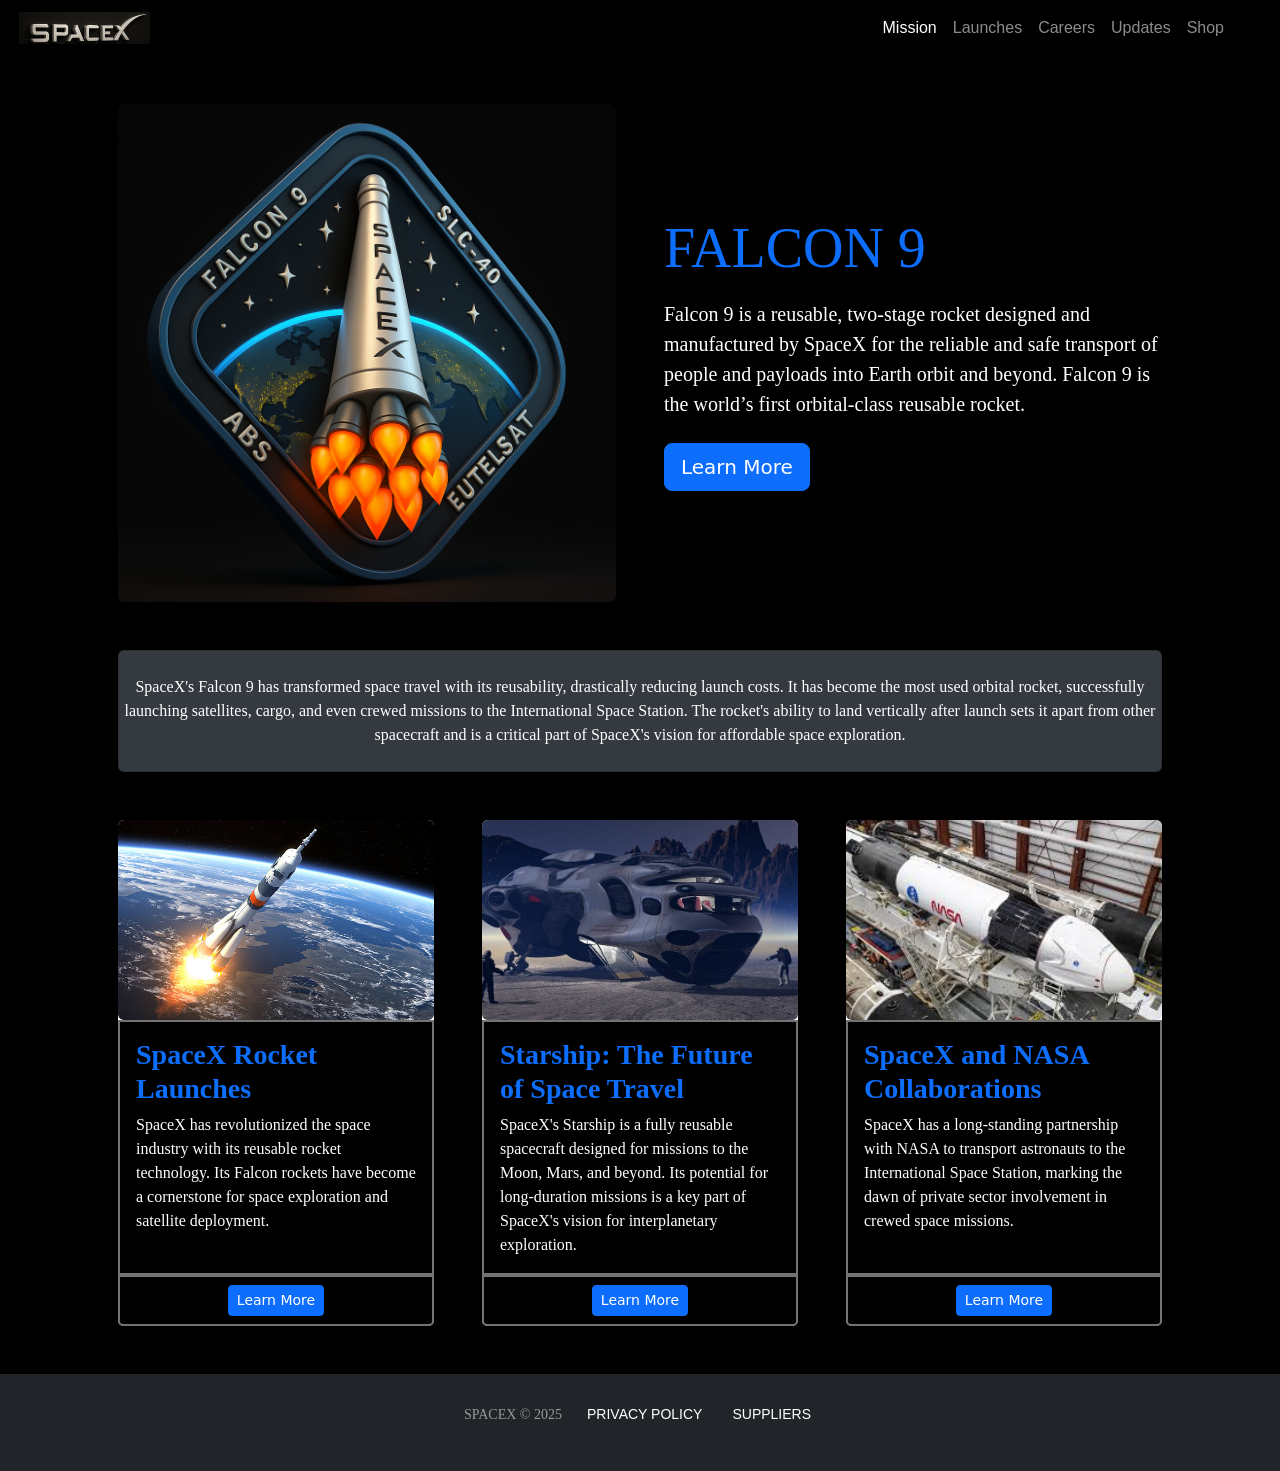
==== index.html @ a05a7f11 "Auto-generated commit" ====
<!doctype html>
<html lang="en" data-beasties-container>
<head>
  <meta charset="utf-8">
  <title>Webapplication</title>
  <base href="/">
  <meta name="viewport" content="width=device-width, initial-scale=1">
  <link rel="icon" type="image/x-icon" href="favicon.ico">
<style>body{background-color:#000!important}:root{--bs-blue:#0d6efd;--bs-indigo:#6610f2;--bs-purple:#6f42c1;--bs-pink:#d63384;--bs-red:#dc3545;--bs-orange:#fd7e14;--bs-yellow:#ffc107;--bs-green:#198754;--bs-teal:#20c997;--bs-cyan:#0dcaf0;--bs-black:#000;--bs-white:#fff;--bs-gray:#6c757d;--bs-gray-dark:#343a40;--bs-gray-100:#f8f9fa;--bs-gray-200:#e9ecef;--bs-gray-300:#dee2e6;--bs-gray-400:#ced4da;--bs-gray-500:#adb5bd;--bs-gray-600:#6c757d;--bs-gray-700:#495057;--bs-gray-800:#343a40;--bs-gray-900:#212529;--bs-primary:#0d6efd;--bs-secondary:#6c757d;--bs-success:#198754;--bs-info:#0dcaf0;--bs-warning:#ffc107;--bs-danger:#dc3545;--bs-light:#f8f9fa;--bs-dark:#212529;--bs-primary-rgb:13,110,253;--bs-secondary-rgb:108,117,125;--bs-success-rgb:25,135,84;--bs-info-rgb:13,202,240;--bs-warning-rgb:255,193,7;--bs-danger-rgb:220,53,69;--bs-light-rgb:248,249,250;--bs-dark-rgb:33,37,41;--bs-primary-text-emphasis:#052c65;--bs-secondary-text-emphasis:#2b2f32;--bs-success-text-emphasis:#0a3622;--bs-info-text-emphasis:#055160;--bs-warning-text-emphasis:#664d03;--bs-danger-text-emphasis:#58151c;--bs-light-text-emphasis:#495057;--bs-dark-text-emphasis:#495057;--bs-primary-bg-subtle:#cfe2ff;--bs-secondary-bg-subtle:#e2e3e5;--bs-success-bg-subtle:#d1e7dd;--bs-info-bg-subtle:#cff4fc;--bs-warning-bg-subtle:#fff3cd;--bs-danger-bg-subtle:#f8d7da;--bs-light-bg-subtle:#fcfcfd;--bs-dark-bg-subtle:#ced4da;--bs-primary-border-subtle:#9ec5fe;--bs-secondary-border-subtle:#c4c8cb;--bs-success-border-subtle:#a3cfbb;--bs-info-border-subtle:#9eeaf9;--bs-warning-border-subtle:#ffe69c;--bs-danger-border-subtle:#f1aeb5;--bs-light-border-subtle:#e9ecef;--bs-dark-border-subtle:#adb5bd;--bs-white-rgb:255,255,255;--bs-black-rgb:0,0,0;--bs-font-sans-serif:system-ui,-apple-system,"Segoe UI",Roboto,"Helvetica Neue","Noto Sans","Liberation Sans",Arial,sans-serif,"Apple Color Emoji","Segoe UI Emoji","Segoe UI Symbol","Noto Color Emoji";--bs-font-monospace:SFMono-Regular,Menlo,Monaco,Consolas,"Liberation Mono","Courier New",monospace;--bs-gradient:linear-gradient(180deg, rgba(255, 255, 255, .15), rgba(255, 255, 255, 0));--bs-body-font-family:var(--bs-font-sans-serif);--bs-body-font-size:1rem;--bs-body-font-weight:400;--bs-body-line-height:1.5;--bs-body-color:#212529;--bs-body-color-rgb:33,37,41;--bs-body-bg:#fff;--bs-body-bg-rgb:255,255,255;--bs-emphasis-color:#000;--bs-emphasis-color-rgb:0,0,0;--bs-secondary-color:rgba(33, 37, 41, .75);--bs-secondary-color-rgb:33,37,41;--bs-secondary-bg:#e9ecef;--bs-secondary-bg-rgb:233,236,239;--bs-tertiary-color:rgba(33, 37, 41, .5);--bs-tertiary-color-rgb:33,37,41;--bs-tertiary-bg:#f8f9fa;--bs-tertiary-bg-rgb:248,249,250;--bs-heading-color:inherit;--bs-link-color:#0d6efd;--bs-link-color-rgb:13,110,253;--bs-link-decoration:underline;--bs-link-hover-color:#0a58ca;--bs-link-hover-color-rgb:10,88,202;--bs-code-color:#d63384;--bs-highlight-color:#212529;--bs-highlight-bg:#fff3cd;--bs-border-width:1px;--bs-border-style:solid;--bs-border-color:#dee2e6;--bs-border-color-translucent:rgba(0, 0, 0, .175);--bs-border-radius:.375rem;--bs-border-radius-sm:.25rem;--bs-border-radius-lg:.5rem;--bs-border-radius-xl:1rem;--bs-border-radius-xxl:2rem;--bs-border-radius-2xl:var(--bs-border-radius-xxl);--bs-border-radius-pill:50rem;--bs-box-shadow:0 .5rem 1rem rgba(0, 0, 0, .15);--bs-box-shadow-sm:0 .125rem .25rem rgba(0, 0, 0, .075);--bs-box-shadow-lg:0 1rem 3rem rgba(0, 0, 0, .175);--bs-box-shadow-inset:inset 0 1px 2px rgba(0, 0, 0, .075);--bs-focus-ring-width:.25rem;--bs-focus-ring-opacity:.25;--bs-focus-ring-color:rgba(13, 110, 253, .25);--bs-form-valid-color:#198754;--bs-form-valid-border-color:#198754;--bs-form-invalid-color:#dc3545;--bs-form-invalid-border-color:#dc3545}*,:after,:before{box-sizing:border-box}@media (prefers-reduced-motion:no-preference){:root{scroll-behavior:smooth}}body{margin:0;font-family:var(--bs-body-font-family);font-size:var(--bs-body-font-size);font-weight:var(--bs-body-font-weight);line-height:var(--bs-body-line-height);color:var(--bs-body-color);text-align:var(--bs-body-text-align);background-color:var(--bs-body-bg);-webkit-text-size-adjust:100%;-webkit-tap-highlight-color:transparent}:root{--bs-breakpoint-xs:0;--bs-breakpoint-sm:576px;--bs-breakpoint-md:768px;--bs-breakpoint-lg:992px;--bs-breakpoint-xl:1200px;--bs-breakpoint-xxl:1400px}:root{--bs-btn-close-filter: }:root{--bs-carousel-indicator-active-bg:#fff;--bs-carousel-caption-color:#fff;--bs-carousel-control-icon-filter: }</style><link rel="stylesheet" href="styles-NJ5JGCK5.css" media="print" onload="this.media='all'"><noscript><link rel="stylesheet" href="styles-NJ5JGCK5.css"></noscript></head>
<body>
  <app-root></app-root>
<script src="polyfills-FFHMD2TL.js" type="module"></script><script src="scripts-IWJO766H.js" defer></script><script src="main-ZUMRUPLP.js" type="module"></script></body>
</html>
---- styles-NJ5JGCK5.css ----
@charset "UTF-8";.navbar.navbar-expand-lg.navbar-dark.bg-dark{background-color:#000!important}.navimage{padding-left:19px}.display-4{font-size:2.5rem;font-weight:700}.btn-primary{padding:.75rem 1.5rem;font-size:1.2rem;border-radius:.375rem}.card.bg-secondary{background-color:#343a40!important}.card-title{font-size:1.75rem;font-weight:600}.card-text{font-size:1rem}.card-footer{background-color:#f8f9fa}.card-img-top{height:200px;object-fit:cover}.text-muted{color:#6c757d}.shadow-sm{box-shadow:0 1px 3px #0000001a}.border-0{border:none}.text-center{text-align:center}@media (max-width: 767px){.display-4{font-size:2rem}.btn-primary{padding:.6rem 1.2rem;font-size:1rem}.card-body p{font-size:1rem}.card-img-top{height:180px}}.container{background-color:#000;color:#fff}body{background-color:#000!important}.card-body,.card-footer.text-center.bgc-b{background-color:#000}.custom-card-border{border:2px solid white}#footer{position:relative;margin:0 auto;text-align:center;font-family:Arial,sans-serif;font-size:14px;color:#979797;text-transform:uppercase;padding:30px 0}#footer span{font-size:14px;margin:0 10px}#footer a{font-size:14px;color:#fff;text-decoration:none;transition:color .3s ease}#footer a:hover{color:#f8f9fa}#footer a.social{display:inline-block;margin:0 15px}@media (max-width: 768px){#footer{font-size:12px;padding:20px 0}#footer span,#footer a{font-size:12px}#footer a.social{margin:0 10px}}h1{font-family:"Exo 2",sans-serif}h2{font-family:auto}p{font-family:Times New Roman,Times,serif}a{font-family:"Exo 2",sans-serif}:root,[data-bs-theme=light]{--bs-blue:#0d6efd;--bs-indigo:#6610f2;--bs-purple:#6f42c1;--bs-pink:#d63384;--bs-red:#dc3545;--bs-orange:#fd7e14;--bs-yellow:#ffc107;--bs-green:#198754;--bs-teal:#20c997;--bs-cyan:#0dcaf0;--bs-black:#000;--bs-white:#fff;--bs-gray:#6c757d;--bs-gray-dark:#343a40;--bs-gray-100:#f8f9fa;--bs-gray-200:#e9ecef;--bs-gray-300:#dee2e6;--bs-gray-400:#ced4da;--bs-gray-500:#adb5bd;--bs-gray-600:#6c757d;--bs-gray-700:#495057;--bs-gray-800:#343a40;--bs-gray-900:#212529;--bs-primary:#0d6efd;--bs-secondary:#6c757d;--bs-success:#198754;--bs-info:#0dcaf0;--bs-warning:#ffc107;--bs-danger:#dc3545;--bs-light:#f8f9fa;--bs-dark:#212529;--bs-primary-rgb:13,110,253;--bs-secondary-rgb:108,117,125;--bs-success-rgb:25,135,84;--bs-info-rgb:13,202,240;--bs-warning-rgb:255,193,7;--bs-danger-rgb:220,53,69;--bs-light-rgb:248,249,250;--bs-dark-rgb:33,37,41;--bs-primary-text-emphasis:#052c65;--bs-secondary-text-emphasis:#2b2f32;--bs-success-text-emphasis:#0a3622;--bs-info-text-emphasis:#055160;--bs-warning-text-emphasis:#664d03;--bs-danger-text-emphasis:#58151c;--bs-light-text-emphasis:#495057;--bs-dark-text-emphasis:#495057;--bs-primary-bg-subtle:#cfe2ff;--bs-secondary-bg-subtle:#e2e3e5;--bs-success-bg-subtle:#d1e7dd;--bs-info-bg-subtle:#cff4fc;--bs-warning-bg-subtle:#fff3cd;--bs-danger-bg-subtle:#f8d7da;--bs-light-bg-subtle:#fcfcfd;--bs-dark-bg-subtle:#ced4da;--bs-primary-border-subtle:#9ec5fe;--bs-secondary-border-subtle:#c4c8cb;--bs-success-border-subtle:#a3cfbb;--bs-info-border-subtle:#9eeaf9;--bs-warning-border-subtle:#ffe69c;--bs-danger-border-subtle:#f1aeb5;--bs-light-border-subtle:#e9ecef;--bs-dark-border-subtle:#adb5bd;--bs-white-rgb:255,255,255;--bs-black-rgb:0,0,0;--bs-font-sans-serif:system-ui,-apple-system,"Segoe UI",Roboto,"Helvetica Neue","Noto Sans","Liberation Sans",Arial,sans-serif,"Apple Color Emoji","Segoe UI Emoji","Segoe UI Symbol","Noto Color Emoji";--bs-font-monospace:SFMono-Regular,Menlo,Monaco,Consolas,"Liberation Mono","Courier New",monospace;--bs-gradient:linear-gradient(180deg, rgba(255, 255, 255, .15), rgba(255, 255, 255, 0));--bs-body-font-family:var(--bs-font-sans-serif);--bs-body-font-size:1rem;--bs-body-font-weight:400;--bs-body-line-height:1.5;--bs-body-color:#212529;--bs-body-color-rgb:33,37,41;--bs-body-bg:#fff;--bs-body-bg-rgb:255,255,255;--bs-emphasis-color:#000;--bs-emphasis-color-rgb:0,0,0;--bs-secondary-color:rgba(33, 37, 41, .75);--bs-secondary-color-rgb:33,37,41;--bs-secondary-bg:#e9ecef;--bs-secondary-bg-rgb:233,236,239;--bs-tertiary-color:rgba(33, 37, 41, .5);--bs-tertiary-color-rgb:33,37,41;--bs-tertiary-bg:#f8f9fa;--bs-tertiary-bg-rgb:248,249,250;--bs-heading-color:inherit;--bs-link-color:#0d6efd;--bs-link-color-rgb:13,110,253;--bs-link-decoration:underline;--bs-link-hover-color:#0a58ca;--bs-link-hover-color-rgb:10,88,202;--bs-code-color:#d63384;--bs-highlight-color:#212529;--bs-highlight-bg:#fff3cd;--bs-border-width:1px;--bs-border-style:solid;--bs-border-color:#dee2e6;--bs-border-color-translucent:rgba(0, 0, 0, .175);--bs-border-radius:.375rem;--bs-border-radius-sm:.25rem;--bs-border-radius-lg:.5rem;--bs-border-radius-xl:1rem;--bs-border-radius-xxl:2rem;--bs-border-radius-2xl:var(--bs-border-radius-xxl);--bs-border-radius-pill:50rem;--bs-box-shadow:0 .5rem 1rem rgba(0, 0, 0, .15);--bs-box-shadow-sm:0 .125rem .25rem rgba(0, 0, 0, .075);--bs-box-shadow-lg:0 1rem 3rem rgba(0, 0, 0, .175);--bs-box-shadow-inset:inset 0 1px 2px rgba(0, 0, 0, .075);--bs-focus-ring-width:.25rem;--bs-focus-ring-opacity:.25;--bs-focus-ring-color:rgba(13, 110, 253, .25);--bs-form-valid-color:#198754;--bs-form-valid-border-color:#198754;--bs-form-invalid-color:#dc3545;--bs-form-invalid-border-color:#dc3545}[data-bs-theme=dark]{color-scheme:dark;--bs-body-color:#dee2e6;--bs-body-color-rgb:222,226,230;--bs-body-bg:#212529;--bs-body-bg-rgb:33,37,41;--bs-emphasis-color:#fff;--bs-emphasis-color-rgb:255,255,255;--bs-secondary-color:rgba(222, 226, 230, .75);--bs-secondary-color-rgb:222,226,230;--bs-secondary-bg:#343a40;--bs-secondary-bg-rgb:52,58,64;--bs-tertiary-color:rgba(222, 226, 230, .5);--bs-tertiary-color-rgb:222,226,230;--bs-tertiary-bg:#2b3035;--bs-tertiary-bg-rgb:43,48,53;--bs-primary-text-emphasis:#6ea8fe;--bs-secondary-text-emphasis:#a7acb1;--bs-success-text-emphasis:#75b798;--bs-info-text-emphasis:#6edff6;--bs-warning-text-emphasis:#ffda6a;--bs-danger-text-emphasis:#ea868f;--bs-light-text-emphasis:#f8f9fa;--bs-dark-text-emphasis:#dee2e6;--bs-primary-bg-subtle:#031633;--bs-secondary-bg-subtle:#161719;--bs-success-bg-subtle:#051b11;--bs-info-bg-subtle:#032830;--bs-warning-bg-subtle:#332701;--bs-danger-bg-subtle:#2c0b0e;--bs-light-bg-subtle:#343a40;--bs-dark-bg-subtle:#1a1d20;--bs-primary-border-subtle:#084298;--bs-secondary-border-subtle:#41464b;--bs-success-border-subtle:#0f5132;--bs-info-border-subtle:#087990;--bs-warning-border-subtle:#997404;--bs-danger-border-subtle:#842029;--bs-light-border-subtle:#495057;--bs-dark-border-subtle:#343a40;--bs-heading-color:inherit;--bs-link-color:#6ea8fe;--bs-link-hover-color:#8bb9fe;--bs-link-color-rgb:110,168,254;--bs-link-hover-color-rgb:139,185,254;--bs-code-color:#e685b5;--bs-highlight-color:#dee2e6;--bs-highlight-bg:#664d03;--bs-border-color:#495057;--bs-border-color-translucent:rgba(255, 255, 255, .15);--bs-form-valid-color:#75b798;--bs-form-valid-border-color:#75b798;--bs-form-invalid-color:#ea868f;--bs-form-invalid-border-color:#ea868f}*,:after,:before{box-sizing:border-box}@media (prefers-reduced-motion:no-preference){:root{scroll-behavior:smooth}}body{margin:0;font-family:var(--bs-body-font-family);font-size:var(--bs-body-font-size);font-weight:var(--bs-body-font-weight);line-height:var(--bs-body-line-height);color:var(--bs-body-color);text-align:var(--bs-body-text-align);background-color:var(--bs-body-bg);-webkit-text-size-adjust:100%;-webkit-tap-highlight-color:transparent}hr{margin:1rem 0;color:inherit;border:0;border-top:var(--bs-border-width) solid;opacity:.25}.h1,.h2,.h3,.h4,.h5,.h6,h1,h2,h3,h4,h5,h6{margin-top:0;margin-bottom:.5rem;font-weight:500;line-height:1.2;color:var(--bs-heading-color)}.h1,h1{font-size:calc(1.375rem + 1.5vw)}@media (min-width:1200px){.h1,h1{font-size:2.5rem}}.h2,h2{font-size:calc(1.325rem + .9vw)}@media (min-width:1200px){.h2,h2{font-size:2rem}}.h3,h3{font-size:calc(1.3rem + .6vw)}@media (min-width:1200px){.h3,h3{font-size:1.75rem}}.h4,h4{font-size:calc(1.275rem + .3vw)}@media (min-width:1200px){.h4,h4{font-size:1.5rem}}.h5,h5{font-size:1.25rem}.h6,h6{font-size:1rem}p{margin-top:0;margin-bottom:1rem}abbr[title]{-webkit-text-decoration:underline dotted;text-decoration:underline dotted;cursor:help;-webkit-text-decoration-skip-ink:none;text-decoration-skip-ink:none}address{margin-bottom:1rem;font-style:normal;line-height:inherit}ol,ul{padding-left:2rem}dl,ol,ul{margin-top:0;margin-bottom:1rem}ol ol,ol ul,ul ol,ul ul{margin-bottom:0}dt{font-weight:700}dd{margin-bottom:.5rem;margin-left:0}blockquote{margin:0 0 1rem}b,strong{font-weight:bolder}.small,small{font-size:.875em}.mark,mark{padding:.1875em;color:var(--bs-highlight-color);background-color:var(--bs-highlight-bg)}sub,sup{position:relative;font-size:.75em;line-height:0;vertical-align:baseline}sub{bottom:-.25em}sup{top:-.5em}a{color:rgba(var(--bs-link-color-rgb),var(--bs-link-opacity,1));text-decoration:underline}a:hover{--bs-link-color-rgb:var(--bs-link-hover-color-rgb)}a:not([href]):not([class]),a:not([href]):not([class]):hover{color:inherit;text-decoration:none}code,kbd,pre,samp{font-family:var(--bs-font-monospace);font-size:1em}pre{display:block;margin-top:0;margin-bottom:1rem;overflow:auto;font-size:.875em}pre code{font-size:inherit;color:inherit;word-break:normal}code{font-size:.875em;color:var(--bs-code-color);word-wrap:break-word}a>code{color:inherit}kbd{padding:.1875rem .375rem;font-size:.875em;color:var(--bs-body-bg);background-color:var(--bs-body-color);border-radius:.25rem}kbd kbd{padding:0;font-size:1em}figure{margin:0 0 1rem}img,svg{vertical-align:middle}table{caption-side:bottom;border-collapse:collapse}caption{padding-top:.5rem;padding-bottom:.5rem;color:var(--bs-secondary-color);text-align:left}th{text-align:inherit;text-align:-webkit-match-parent}tbody,td,tfoot,th,thead,tr{border-color:inherit;border-style:solid;border-width:0}label{display:inline-block}button{border-radius:0}button:focus:not(:focus-visible){outline:0}button,input,optgroup,select,textarea{margin:0;font-family:inherit;font-size:inherit;line-height:inherit}button,select{text-transform:none}[role=button]{cursor:pointer}select{word-wrap:normal}select:disabled{opacity:1}[list]:not([type=date]):not([type=datetime-local]):not([type=month]):not([type=week]):not([type=time])::-webkit-calendar-picker-indicator{display:none!important}[type=button],[type=reset],[type=submit],button{-webkit-appearance:button}[type=button]:not(:disabled),[type=reset]:not(:disabled),[type=submit]:not(:disabled),button:not(:disabled){cursor:pointer}::-moz-focus-inner{padding:0;border-style:none}textarea{resize:vertical}fieldset{min-width:0;padding:0;margin:0;border:0}legend{float:left;width:100%;padding:0;margin-bottom:.5rem;line-height:inherit;font-size:calc(1.275rem + .3vw)}@media (min-width:1200px){legend{font-size:1.5rem}}legend+*{clear:left}::-webkit-datetime-edit-day-field,::-webkit-datetime-edit-fields-wrapper,::-webkit-datetime-edit-hour-field,::-webkit-datetime-edit-minute,::-webkit-datetime-edit-month-field,::-webkit-datetime-edit-text,::-webkit-datetime-edit-year-field{padding:0}::-webkit-inner-spin-button{height:auto}[type=search]{-webkit-appearance:textfield;outline-offset:-2px}::-webkit-search-decoration{-webkit-appearance:none}::-webkit-color-swatch-wrapper{padding:0}::-webkit-file-upload-button{font:inherit;-webkit-appearance:button}::file-selector-button{font:inherit;-webkit-appearance:button}output{display:inline-block}iframe{border:0}summary{display:list-item;cursor:pointer}progress{vertical-align:baseline}[hidden]{display:none!important}.lead{font-size:1.25rem;font-weight:300}.display-1{font-weight:300;line-height:1.2;font-size:calc(1.625rem + 4.5vw)}@media (min-width:1200px){.display-1{font-size:5rem}}.display-2{font-weight:300;line-height:1.2;font-size:calc(1.575rem + 3.9vw)}@media (min-width:1200px){.display-2{font-size:4.5rem}}.display-3{font-weight:300;line-height:1.2;font-size:calc(1.525rem + 3.3vw)}@media (min-width:1200px){.display-3{font-size:4rem}}.display-4{font-weight:300;line-height:1.2;font-size:calc(1.475rem + 2.7vw)}@media (min-width:1200px){.display-4{font-size:3.5rem}}.display-5{font-weight:300;line-height:1.2;font-size:calc(1.425rem + 2.1vw)}@media (min-width:1200px){.display-5{font-size:3rem}}.display-6{font-weight:300;line-height:1.2;font-size:calc(1.375rem + 1.5vw)}@media (min-width:1200px){.display-6{font-size:2.5rem}}.list-unstyled,.list-inline{padding-left:0;list-style:none}.list-inline-item{display:inline-block}.list-inline-item:not(:last-child){margin-right:.5rem}.initialism{font-size:.875em;text-transform:uppercase}.blockquote{margin-bottom:1rem;font-size:1.25rem}.blockquote>:last-child{margin-bottom:0}.blockquote-footer{margin-top:-1rem;margin-bottom:1rem;font-size:.875em;color:#6c757d}.blockquote-footer:before{content:"\2014\a0"}.img-fluid{max-width:100%;height:auto}.img-thumbnail{padding:.25rem;background-color:var(--bs-body-bg);border:var(--bs-border-width) solid var(--bs-border-color);border-radius:var(--bs-border-radius);max-width:100%;height:auto}.figure{display:inline-block}.figure-img{margin-bottom:.5rem;line-height:1}.figure-caption{font-size:.875em;color:var(--bs-secondary-color)}.container,.container-fluid,.container-lg,.container-md,.container-sm,.container-xl,.container-xxl{--bs-gutter-x:1.5rem;--bs-gutter-y:0;width:100%;padding-right:calc(var(--bs-gutter-x) * .5);padding-left:calc(var(--bs-gutter-x) * .5);margin-right:auto;margin-left:auto}@media (min-width:576px){.container,.container-sm{max-width:540px}}@media (min-width:768px){.container,.container-md,.container-sm{max-width:720px}}@media (min-width:992px){.container,.container-lg,.container-md,.container-sm{max-width:960px}}@media (min-width:1200px){.container,.container-lg,.container-md,.container-sm,.container-xl{max-width:1140px}}@media (min-width:1400px){.container,.container-lg,.container-md,.container-sm,.container-xl,.container-xxl{max-width:1320px}}:root{--bs-breakpoint-xs:0;--bs-breakpoint-sm:576px;--bs-breakpoint-md:768px;--bs-breakpoint-lg:992px;--bs-breakpoint-xl:1200px;--bs-breakpoint-xxl:1400px}.row{--bs-gutter-x:1.5rem;--bs-gutter-y:0;display:flex;flex-wrap:wrap;margin-top:calc(-1 * var(--bs-gutter-y));margin-right:calc(-.5 * var(--bs-gutter-x));margin-left:calc(-.5 * var(--bs-gutter-x))}.row>*{flex-shrink:0;width:100%;max-width:100%;padding-right:calc(var(--bs-gutter-x) * .5);padding-left:calc(var(--bs-gutter-x) * .5);margin-top:var(--bs-gutter-y)}.col{flex:1 0 0}.row-cols-auto>*{flex:0 0 auto;width:auto}.row-cols-1>*{flex:0 0 auto;width:100%}.row-cols-2>*{flex:0 0 auto;width:50%}.row-cols-3>*{flex:0 0 auto;width:33.33333333%}.row-cols-4>*{flex:0 0 auto;width:25%}.row-cols-5>*{flex:0 0 auto;width:20%}.row-cols-6>*{flex:0 0 auto;width:16.66666667%}.col-auto{flex:0 0 auto;width:auto}.col-1{flex:0 0 auto;width:8.33333333%}.col-2{flex:0 0 auto;width:16.66666667%}.col-3{flex:0 0 auto;width:25%}.col-4{flex:0 0 auto;width:33.33333333%}.col-5{flex:0 0 auto;width:41.66666667%}.col-6{flex:0 0 auto;width:50%}.col-7{flex:0 0 auto;width:58.33333333%}.col-8{flex:0 0 auto;width:66.66666667%}.col-9{flex:0 0 auto;width:75%}.col-10{flex:0 0 auto;width:83.33333333%}.col-11{flex:0 0 auto;width:91.66666667%}.col-12{flex:0 0 auto;width:100%}.offset-1{margin-left:8.33333333%}.offset-2{margin-left:16.66666667%}.offset-3{margin-left:25%}.offset-4{margin-left:33.33333333%}.offset-5{margin-left:41.66666667%}.offset-6{margin-left:50%}.offset-7{margin-left:58.33333333%}.offset-8{margin-left:66.66666667%}.offset-9{margin-left:75%}.offset-10{margin-left:83.33333333%}.offset-11{margin-left:91.66666667%}.g-0,.gx-0{--bs-gutter-x:0}.g-0,.gy-0{--bs-gutter-y:0}.g-1,.gx-1{--bs-gutter-x:.25rem}.g-1,.gy-1{--bs-gutter-y:.25rem}.g-2,.gx-2{--bs-gutter-x:.5rem}.g-2,.gy-2{--bs-gutter-y:.5rem}.g-3,.gx-3{--bs-gutter-x:1rem}.g-3,.gy-3{--bs-gutter-y:1rem}.g-4,.gx-4{--bs-gutter-x:1.5rem}.g-4,.gy-4{--bs-gutter-y:1.5rem}.g-5,.gx-5{--bs-gutter-x:3rem}.g-5,.gy-5{--bs-gutter-y:3rem}@media (min-width:576px){.col-sm{flex:1 0 0}.row-cols-sm-auto>*{flex:0 0 auto;width:auto}.row-cols-sm-1>*{flex:0 0 auto;width:100%}.row-cols-sm-2>*{flex:0 0 auto;width:50%}.row-cols-sm-3>*{flex:0 0 auto;width:33.33333333%}.row-cols-sm-4>*{flex:0 0 auto;width:25%}.row-cols-sm-5>*{flex:0 0 auto;width:20%}.row-cols-sm-6>*{flex:0 0 auto;width:16.66666667%}.col-sm-auto{flex:0 0 auto;width:auto}.col-sm-1{flex:0 0 auto;width:8.33333333%}.col-sm-2{flex:0 0 auto;width:16.66666667%}.col-sm-3{flex:0 0 auto;width:25%}.col-sm-4{flex:0 0 auto;width:33.33333333%}.col-sm-5{flex:0 0 auto;width:41.66666667%}.col-sm-6{flex:0 0 auto;width:50%}.col-sm-7{flex:0 0 auto;width:58.33333333%}.col-sm-8{flex:0 0 auto;width:66.66666667%}.col-sm-9{flex:0 0 auto;width:75%}.col-sm-10{flex:0 0 auto;width:83.33333333%}.col-sm-11{flex:0 0 auto;width:91.66666667%}.col-sm-12{flex:0 0 auto;width:100%}.offset-sm-0{margin-left:0}.offset-sm-1{margin-left:8.33333333%}.offset-sm-2{margin-left:16.66666667%}.offset-sm-3{margin-left:25%}.offset-sm-4{margin-left:33.33333333%}.offset-sm-5{margin-left:41.66666667%}.offset-sm-6{margin-left:50%}.offset-sm-7{margin-left:58.33333333%}.offset-sm-8{margin-left:66.66666667%}.offset-sm-9{margin-left:75%}.offset-sm-10{margin-left:83.33333333%}.offset-sm-11{margin-left:91.66666667%}.g-sm-0,.gx-sm-0{--bs-gutter-x:0}.g-sm-0,.gy-sm-0{--bs-gutter-y:0}.g-sm-1,.gx-sm-1{--bs-gutter-x:.25rem}.g-sm-1,.gy-sm-1{--bs-gutter-y:.25rem}.g-sm-2,.gx-sm-2{--bs-gutter-x:.5rem}.g-sm-2,.gy-sm-2{--bs-gutter-y:.5rem}.g-sm-3,.gx-sm-3{--bs-gutter-x:1rem}.g-sm-3,.gy-sm-3{--bs-gutter-y:1rem}.g-sm-4,.gx-sm-4{--bs-gutter-x:1.5rem}.g-sm-4,.gy-sm-4{--bs-gutter-y:1.5rem}.g-sm-5,.gx-sm-5{--bs-gutter-x:3rem}.g-sm-5,.gy-sm-5{--bs-gutter-y:3rem}}@media (min-width:768px){.col-md{flex:1 0 0}.row-cols-md-auto>*{flex:0 0 auto;width:auto}.row-cols-md-1>*{flex:0 0 auto;width:100%}.row-cols-md-2>*{flex:0 0 auto;width:50%}.row-cols-md-3>*{flex:0 0 auto;width:33.33333333%}.row-cols-md-4>*{flex:0 0 auto;width:25%}.row-cols-md-5>*{flex:0 0 auto;width:20%}.row-cols-md-6>*{flex:0 0 auto;width:16.66666667%}.col-md-auto{flex:0 0 auto;width:auto}.col-md-1{flex:0 0 auto;width:8.33333333%}.col-md-2{flex:0 0 auto;width:16.66666667%}.col-md-3{flex:0 0 auto;width:25%}.col-md-4{flex:0 0 auto;width:33.33333333%}.col-md-5{flex:0 0 auto;width:41.66666667%}.col-md-6{flex:0 0 auto;width:50%}.col-md-7{flex:0 0 auto;width:58.33333333%}.col-md-8{flex:0 0 auto;width:66.66666667%}.col-md-9{flex:0 0 auto;width:75%}.col-md-10{flex:0 0 auto;width:83.33333333%}.col-md-11{flex:0 0 auto;width:91.66666667%}.col-md-12{flex:0 0 auto;width:100%}.offset-md-0{margin-left:0}.offset-md-1{margin-left:8.33333333%}.offset-md-2{margin-left:16.66666667%}.offset-md-3{margin-left:25%}.offset-md-4{margin-left:33.33333333%}.offset-md-5{margin-left:41.66666667%}.offset-md-6{margin-left:50%}.offset-md-7{margin-left:58.33333333%}.offset-md-8{margin-left:66.66666667%}.offset-md-9{margin-left:75%}.offset-md-10{margin-left:83.33333333%}.offset-md-11{margin-left:91.66666667%}.g-md-0,.gx-md-0{--bs-gutter-x:0}.g-md-0,.gy-md-0{--bs-gutter-y:0}.g-md-1,.gx-md-1{--bs-gutter-x:.25rem}.g-md-1,.gy-md-1{--bs-gutter-y:.25rem}.g-md-2,.gx-md-2{--bs-gutter-x:.5rem}.g-md-2,.gy-md-2{--bs-gutter-y:.5rem}.g-md-3,.gx-md-3{--bs-gutter-x:1rem}.g-md-3,.gy-md-3{--bs-gutter-y:1rem}.g-md-4,.gx-md-4{--bs-gutter-x:1.5rem}.g-md-4,.gy-md-4{--bs-gutter-y:1.5rem}.g-md-5,.gx-md-5{--bs-gutter-x:3rem}.g-md-5,.gy-md-5{--bs-gutter-y:3rem}}@media (min-width:992px){.col-lg{flex:1 0 0}.row-cols-lg-auto>*{flex:0 0 auto;width:auto}.row-cols-lg-1>*{flex:0 0 auto;width:100%}.row-cols-lg-2>*{flex:0 0 auto;width:50%}.row-cols-lg-3>*{flex:0 0 auto;width:33.33333333%}.row-cols-lg-4>*{flex:0 0 auto;width:25%}.row-cols-lg-5>*{flex:0 0 auto;width:20%}.row-cols-lg-6>*{flex:0 0 auto;width:16.66666667%}.col-lg-auto{flex:0 0 auto;width:auto}.col-lg-1{flex:0 0 auto;width:8.33333333%}.col-lg-2{flex:0 0 auto;width:16.66666667%}.col-lg-3{flex:0 0 auto;width:25%}.col-lg-4{flex:0 0 auto;width:33.33333333%}.col-lg-5{flex:0 0 auto;width:41.66666667%}.col-lg-6{flex:0 0 auto;width:50%}.col-lg-7{flex:0 0 auto;width:58.33333333%}.col-lg-8{flex:0 0 auto;width:66.66666667%}.col-lg-9{flex:0 0 auto;width:75%}.col-lg-10{flex:0 0 auto;width:83.33333333%}.col-lg-11{flex:0 0 auto;width:91.66666667%}.col-lg-12{flex:0 0 auto;width:100%}.offset-lg-0{margin-left:0}.offset-lg-1{margin-left:8.33333333%}.offset-lg-2{margin-left:16.66666667%}.offset-lg-3{margin-left:25%}.offset-lg-4{margin-left:33.33333333%}.offset-lg-5{margin-left:41.66666667%}.offset-lg-6{margin-left:50%}.offset-lg-7{margin-left:58.33333333%}.offset-lg-8{margin-left:66.66666667%}.offset-lg-9{margin-left:75%}.offset-lg-10{margin-left:83.33333333%}.offset-lg-11{margin-left:91.66666667%}.g-lg-0,.gx-lg-0{--bs-gutter-x:0}.g-lg-0,.gy-lg-0{--bs-gutter-y:0}.g-lg-1,.gx-lg-1{--bs-gutter-x:.25rem}.g-lg-1,.gy-lg-1{--bs-gutter-y:.25rem}.g-lg-2,.gx-lg-2{--bs-gutter-x:.5rem}.g-lg-2,.gy-lg-2{--bs-gutter-y:.5rem}.g-lg-3,.gx-lg-3{--bs-gutter-x:1rem}.g-lg-3,.gy-lg-3{--bs-gutter-y:1rem}.g-lg-4,.gx-lg-4{--bs-gutter-x:1.5rem}.g-lg-4,.gy-lg-4{--bs-gutter-y:1.5rem}.g-lg-5,.gx-lg-5{--bs-gutter-x:3rem}.g-lg-5,.gy-lg-5{--bs-gutter-y:3rem}}@media (min-width:1200px){.col-xl{flex:1 0 0}.row-cols-xl-auto>*{flex:0 0 auto;width:auto}.row-cols-xl-1>*{flex:0 0 auto;width:100%}.row-cols-xl-2>*{flex:0 0 auto;width:50%}.row-cols-xl-3>*{flex:0 0 auto;width:33.33333333%}.row-cols-xl-4>*{flex:0 0 auto;width:25%}.row-cols-xl-5>*{flex:0 0 auto;width:20%}.row-cols-xl-6>*{flex:0 0 auto;width:16.66666667%}.col-xl-auto{flex:0 0 auto;width:auto}.col-xl-1{flex:0 0 auto;width:8.33333333%}.col-xl-2{flex:0 0 auto;width:16.66666667%}.col-xl-3{flex:0 0 auto;width:25%}.col-xl-4{flex:0 0 auto;width:33.33333333%}.col-xl-5{flex:0 0 auto;width:41.66666667%}.col-xl-6{flex:0 0 auto;width:50%}.col-xl-7{flex:0 0 auto;width:58.33333333%}.col-xl-8{flex:0 0 auto;width:66.66666667%}.col-xl-9{flex:0 0 auto;width:75%}.col-xl-10{flex:0 0 auto;width:83.33333333%}.col-xl-11{flex:0 0 auto;width:91.66666667%}.col-xl-12{flex:0 0 auto;width:100%}.offset-xl-0{margin-left:0}.offset-xl-1{margin-left:8.33333333%}.offset-xl-2{margin-left:16.66666667%}.offset-xl-3{margin-left:25%}.offset-xl-4{margin-left:33.33333333%}.offset-xl-5{margin-left:41.66666667%}.offset-xl-6{margin-left:50%}.offset-xl-7{margin-left:58.33333333%}.offset-xl-8{margin-left:66.66666667%}.offset-xl-9{margin-left:75%}.offset-xl-10{margin-left:83.33333333%}.offset-xl-11{margin-left:91.66666667%}.g-xl-0,.gx-xl-0{--bs-gutter-x:0}.g-xl-0,.gy-xl-0{--bs-gutter-y:0}.g-xl-1,.gx-xl-1{--bs-gutter-x:.25rem}.g-xl-1,.gy-xl-1{--bs-gutter-y:.25rem}.g-xl-2,.gx-xl-2{--bs-gutter-x:.5rem}.g-xl-2,.gy-xl-2{--bs-gutter-y:.5rem}.g-xl-3,.gx-xl-3{--bs-gutter-x:1rem}.g-xl-3,.gy-xl-3{--bs-gutter-y:1rem}.g-xl-4,.gx-xl-4{--bs-gutter-x:1.5rem}.g-xl-4,.gy-xl-4{--bs-gutter-y:1.5rem}.g-xl-5,.gx-xl-5{--bs-gutter-x:3rem}.g-xl-5,.gy-xl-5{--bs-gutter-y:3rem}}@media (min-width:1400px){.col-xxl{flex:1 0 0}.row-cols-xxl-auto>*{flex:0 0 auto;width:auto}.row-cols-xxl-1>*{flex:0 0 auto;width:100%}.row-cols-xxl-2>*{flex:0 0 auto;width:50%}.row-cols-xxl-3>*{flex:0 0 auto;width:33.33333333%}.row-cols-xxl-4>*{flex:0 0 auto;width:25%}.row-cols-xxl-5>*{flex:0 0 auto;width:20%}.row-cols-xxl-6>*{flex:0 0 auto;width:16.66666667%}.col-xxl-auto{flex:0 0 auto;width:auto}.col-xxl-1{flex:0 0 auto;width:8.33333333%}.col-xxl-2{flex:0 0 auto;width:16.66666667%}.col-xxl-3{flex:0 0 auto;width:25%}.col-xxl-4{flex:0 0 auto;width:33.33333333%}.col-xxl-5{flex:0 0 auto;width:41.66666667%}.col-xxl-6{flex:0 0 auto;width:50%}.col-xxl-7{flex:0 0 auto;width:58.33333333%}.col-xxl-8{flex:0 0 auto;width:66.66666667%}.col-xxl-9{flex:0 0 auto;width:75%}.col-xxl-10{flex:0 0 auto;width:83.33333333%}.col-xxl-11{flex:0 0 auto;width:91.66666667%}.col-xxl-12{flex:0 0 auto;width:100%}.offset-xxl-0{margin-left:0}.offset-xxl-1{margin-left:8.33333333%}.offset-xxl-2{margin-left:16.66666667%}.offset-xxl-3{margin-left:25%}.offset-xxl-4{margin-left:33.33333333%}.offset-xxl-5{margin-left:41.66666667%}.offset-xxl-6{margin-left:50%}.offset-xxl-7{margin-left:58.33333333%}.offset-xxl-8{margin-left:66.66666667%}.offset-xxl-9{margin-left:75%}.offset-xxl-10{margin-left:83.33333333%}.offset-xxl-11{margin-left:91.66666667%}.g-xxl-0,.gx-xxl-0{--bs-gutter-x:0}.g-xxl-0,.gy-xxl-0{--bs-gutter-y:0}.g-xxl-1,.gx-xxl-1{--bs-gutter-x:.25rem}.g-xxl-1,.gy-xxl-1{--bs-gutter-y:.25rem}.g-xxl-2,.gx-xxl-2{--bs-gutter-x:.5rem}.g-xxl-2,.gy-xxl-2{--bs-gutter-y:.5rem}.g-xxl-3,.gx-xxl-3{--bs-gutter-x:1rem}.g-xxl-3,.gy-xxl-3{--bs-gutter-y:1rem}.g-xxl-4,.gx-xxl-4{--bs-gutter-x:1.5rem}.g-xxl-4,.gy-xxl-4{--bs-gutter-y:1.5rem}.g-xxl-5,.gx-xxl-5{--bs-gutter-x:3rem}.g-xxl-5,.gy-xxl-5{--bs-gutter-y:3rem}}.table{--bs-table-color-type:initial;--bs-table-bg-type:initial;--bs-table-color-state:initial;--bs-table-bg-state:initial;--bs-table-color:var(--bs-emphasis-color);--bs-table-bg:var(--bs-body-bg);--bs-table-border-color:var(--bs-border-color);--bs-table-accent-bg:transparent;--bs-table-striped-color:var(--bs-emphasis-color);--bs-table-striped-bg:rgba(var(--bs-emphasis-color-rgb), .05);--bs-table-active-color:var(--bs-emphasis-color);--bs-table-active-bg:rgba(var(--bs-emphasis-color-rgb), .1);--bs-table-hover-color:var(--bs-emphasis-color);--bs-table-hover-bg:rgba(var(--bs-emphasis-color-rgb), .075);width:100%;margin-bottom:1rem;vertical-align:top;border-color:var(--bs-table-border-color)}.table>:not(caption)>*>*{padding:.5rem;color:var(--bs-table-color-state,var(--bs-table-color-type,var(--bs-table-color)));background-color:var(--bs-table-bg);border-bottom-width:var(--bs-border-width);box-shadow:inset 0 0 0 9999px var(--bs-table-bg-state,var(--bs-table-bg-type,var(--bs-table-accent-bg)))}.table>tbody{vertical-align:inherit}.table>thead{vertical-align:bottom}.table-group-divider{border-top:calc(var(--bs-border-width) * 2) solid currentcolor}.caption-top{caption-side:top}.table-sm>:not(caption)>*>*{padding:.25rem}.table-bordered>:not(caption)>*{border-width:var(--bs-border-width) 0}.table-bordered>:not(caption)>*>*{border-width:0 var(--bs-border-width)}.table-borderless>:not(caption)>*>*{border-bottom-width:0}.table-borderless>:not(:first-child){border-top-width:0}.table-striped>tbody>tr:nth-of-type(odd)>*{--bs-table-color-type:var(--bs-table-striped-color);--bs-table-bg-type:var(--bs-table-striped-bg)}.table-striped-columns>:not(caption)>tr>:nth-child(2n){--bs-table-color-type:var(--bs-table-striped-color);--bs-table-bg-type:var(--bs-table-striped-bg)}.table-active{--bs-table-color-state:var(--bs-table-active-color);--bs-table-bg-state:var(--bs-table-active-bg)}.table-hover>tbody>tr:hover>*{--bs-table-color-state:var(--bs-table-hover-color);--bs-table-bg-state:var(--bs-table-hover-bg)}.table-primary{--bs-table-color:#000;--bs-table-bg:#cfe2ff;--bs-table-border-color:#a6b5cc;--bs-table-striped-bg:#c5d7f2;--bs-table-striped-color:#000;--bs-table-active-bg:#bacbe6;--bs-table-active-color:#000;--bs-table-hover-bg:#bfd1ec;--bs-table-hover-color:#000;color:var(--bs-table-color);border-color:var(--bs-table-border-color)}.table-secondary{--bs-table-color:#000;--bs-table-bg:#e2e3e5;--bs-table-border-color:#b5b6b7;--bs-table-striped-bg:#d7d8da;--bs-table-striped-color:#000;--bs-table-active-bg:#cbccce;--bs-table-active-color:#000;--bs-table-hover-bg:#d1d2d4;--bs-table-hover-color:#000;color:var(--bs-table-color);border-color:var(--bs-table-border-color)}.table-success{--bs-table-color:#000;--bs-table-bg:#d1e7dd;--bs-table-border-color:#a7b9b1;--bs-table-striped-bg:#c7dbd2;--bs-table-striped-color:#000;--bs-table-active-bg:#bcd0c7;--bs-table-active-color:#000;--bs-table-hover-bg:#c1d6cc;--bs-table-hover-color:#000;color:var(--bs-table-color);border-color:var(--bs-table-border-color)}.table-info{--bs-table-color:#000;--bs-table-bg:#cff4fc;--bs-table-border-color:#a6c3ca;--bs-table-striped-bg:#c5e8ef;--bs-table-striped-color:#000;--bs-table-active-bg:#badce3;--bs-table-active-color:#000;--bs-table-hover-bg:#bfe2e9;--bs-table-hover-color:#000;color:var(--bs-table-color);border-color:var(--bs-table-border-color)}.table-warning{--bs-table-color:#000;--bs-table-bg:#fff3cd;--bs-table-border-color:#ccc2a4;--bs-table-striped-bg:#f2e7c3;--bs-table-striped-color:#000;--bs-table-active-bg:#e6dbb9;--bs-table-active-color:#000;--bs-table-hover-bg:#ece1be;--bs-table-hover-color:#000;color:var(--bs-table-color);border-color:var(--bs-table-border-color)}.table-danger{--bs-table-color:#000;--bs-table-bg:#f8d7da;--bs-table-border-color:#c6acae;--bs-table-striped-bg:#eccccf;--bs-table-striped-color:#000;--bs-table-active-bg:#dfc2c4;--bs-table-active-color:#000;--bs-table-hover-bg:#e5c7ca;--bs-table-hover-color:#000;color:var(--bs-table-color);border-color:var(--bs-table-border-color)}.table-light{--bs-table-color:#000;--bs-table-bg:#f8f9fa;--bs-table-border-color:#c6c7c8;--bs-table-striped-bg:#ecedee;--bs-table-striped-color:#000;--bs-table-active-bg:#dfe0e1;--bs-table-active-color:#000;--bs-table-hover-bg:#e5e6e7;--bs-table-hover-color:#000;color:var(--bs-table-color);border-color:var(--bs-table-border-color)}.table-dark{--bs-table-color:#fff;--bs-table-bg:#212529;--bs-table-border-color:#4d5154;--bs-table-striped-bg:#2c3034;--bs-table-striped-color:#fff;--bs-table-active-bg:#373b3e;--bs-table-active-color:#fff;--bs-table-hover-bg:#323539;--bs-table-hover-color:#fff;color:var(--bs-table-color);border-color:var(--bs-table-border-color)}.table-responsive{overflow-x:auto;-webkit-overflow-scrolling:touch}@media (max-width:575.98px){.table-responsive-sm{overflow-x:auto;-webkit-overflow-scrolling:touch}}@media (max-width:767.98px){.table-responsive-md{overflow-x:auto;-webkit-overflow-scrolling:touch}}@media (max-width:991.98px){.table-responsive-lg{overflow-x:auto;-webkit-overflow-scrolling:touch}}@media (max-width:1199.98px){.table-responsive-xl{overflow-x:auto;-webkit-overflow-scrolling:touch}}@media (max-width:1399.98px){.table-responsive-xxl{overflow-x:auto;-webkit-overflow-scrolling:touch}}.form-label{margin-bottom:.5rem}.col-form-label{padding-top:calc(.375rem + var(--bs-border-width));padding-bottom:calc(.375rem + var(--bs-border-width));margin-bottom:0;font-size:inherit;line-height:1.5}.col-form-label-lg{padding-top:calc(.5rem + var(--bs-border-width));padding-bottom:calc(.5rem + var(--bs-border-width));font-size:1.25rem}.col-form-label-sm{padding-top:calc(.25rem + var(--bs-border-width));padding-bottom:calc(.25rem + var(--bs-border-width));font-size:.875rem}.form-text{margin-top:.25rem;font-size:.875em;color:var(--bs-secondary-color)}.form-control{display:block;width:100%;padding:.375rem .75rem;font-size:1rem;font-weight:400;line-height:1.5;color:var(--bs-body-color);-webkit-appearance:none;-moz-appearance:none;appearance:none;background-color:var(--bs-body-bg);background-clip:padding-box;border:var(--bs-border-width) solid var(--bs-border-color);border-radius:var(--bs-border-radius);transition:border-color .15s ease-in-out,box-shadow .15s ease-in-out}@media (prefers-reduced-motion:reduce){.form-control{transition:none}}.form-control[type=file]{overflow:hidden}.form-control[type=file]:not(:disabled):not([readonly]){cursor:pointer}.form-control:focus{color:var(--bs-body-color);background-color:var(--bs-body-bg);border-color:#86b7fe;outline:0;box-shadow:0 0 0 .25rem #0d6efd40}.form-control::-webkit-date-and-time-value{min-width:85px;height:1.5em;margin:0}.form-control::-webkit-datetime-edit{display:block;padding:0}.form-control::placeholder{color:var(--bs-secondary-color);opacity:1}.form-control:disabled{background-color:var(--bs-secondary-bg);opacity:1}.form-control::-webkit-file-upload-button{padding:.375rem .75rem;margin:-.375rem -.75rem;-webkit-margin-end:.75rem;margin-inline-end:.75rem;color:var(--bs-body-color);background-color:var(--bs-tertiary-bg);pointer-events:none;border-color:inherit;border-style:solid;border-width:0;border-inline-end-width:var(--bs-border-width);border-radius:0;-webkit-transition:color .15s ease-in-out,background-color .15s ease-in-out,border-color .15s ease-in-out,box-shadow .15s ease-in-out;transition:color .15s ease-in-out,background-color .15s ease-in-out,border-color .15s ease-in-out,box-shadow .15s ease-in-out}.form-control::file-selector-button{padding:.375rem .75rem;margin:-.375rem -.75rem;-webkit-margin-end:.75rem;margin-inline-end:.75rem;color:var(--bs-body-color);background-color:var(--bs-tertiary-bg);pointer-events:none;border-color:inherit;border-style:solid;border-width:0;border-inline-end-width:var(--bs-border-width);border-radius:0;transition:color .15s ease-in-out,background-color .15s ease-in-out,border-color .15s ease-in-out,box-shadow .15s ease-in-out}@media (prefers-reduced-motion:reduce){.form-control::-webkit-file-upload-button{-webkit-transition:none;transition:none}.form-control::file-selector-button{transition:none}}.form-control:hover:not(:disabled):not([readonly])::-webkit-file-upload-button{background-color:var(--bs-secondary-bg)}.form-control:hover:not(:disabled):not([readonly])::file-selector-button{background-color:var(--bs-secondary-bg)}.form-control-plaintext{display:block;width:100%;padding:.375rem 0;margin-bottom:0;line-height:1.5;color:var(--bs-body-color);background-color:transparent;border:solid transparent;border-width:var(--bs-border-width) 0}.form-control-plaintext:focus{outline:0}.form-control-plaintext.form-control-lg,.form-control-plaintext.form-control-sm{padding-right:0;padding-left:0}.form-control-sm{min-height:calc(1.5em + .5rem + calc(var(--bs-border-width) * 2));padding:.25rem .5rem;font-size:.875rem;border-radius:var(--bs-border-radius-sm)}.form-control-sm::-webkit-file-upload-button{padding:.25rem .5rem;margin:-.25rem -.5rem;-webkit-margin-end:.5rem;margin-inline-end:.5rem}.form-control-sm::file-selector-button{padding:.25rem .5rem;margin:-.25rem -.5rem;-webkit-margin-end:.5rem;margin-inline-end:.5rem}.form-control-lg{min-height:calc(1.5em + 1rem + calc(var(--bs-border-width) * 2));padding:.5rem 1rem;font-size:1.25rem;border-radius:var(--bs-border-radius-lg)}.form-control-lg::-webkit-file-upload-button{padding:.5rem 1rem;margin:-.5rem -1rem;-webkit-margin-end:1rem;margin-inline-end:1rem}.form-control-lg::file-selector-button{padding:.5rem 1rem;margin:-.5rem -1rem;-webkit-margin-end:1rem;margin-inline-end:1rem}textarea.form-control{min-height:calc(1.5em + .75rem + calc(var(--bs-border-width) * 2))}textarea.form-control-sm{min-height:calc(1.5em + .5rem + calc(var(--bs-border-width) * 2))}textarea.form-control-lg{min-height:calc(1.5em + 1rem + calc(var(--bs-border-width) * 2))}.form-control-color{width:3rem;height:calc(1.5em + .75rem + calc(var(--bs-border-width) * 2));padding:.375rem}.form-control-color:not(:disabled):not([readonly]){cursor:pointer}.form-control-color::-moz-color-swatch{border:0!important;border-radius:var(--bs-border-radius)}.form-control-color::-webkit-color-swatch{border:0!important;border-radius:var(--bs-border-radius)}.form-control-color.form-control-sm{height:calc(1.5em + .5rem + calc(var(--bs-border-width) * 2))}.form-control-color.form-control-lg{height:calc(1.5em + 1rem + calc(var(--bs-border-width) * 2))}.form-select{--bs-form-select-bg-img:url("data:image/svg+xml,%3csvg xmlns='http://www.w3.org/2000/svg' viewBox='0 0 16 16'%3e%3cpath fill='none' stroke='%23343a40' stroke-linecap='round' stroke-linejoin='round' stroke-width='2' d='m2 5 6 6 6-6'/%3e%3c/svg%3e");display:block;width:100%;padding:.375rem 2.25rem .375rem .75rem;font-size:1rem;font-weight:400;line-height:1.5;color:var(--bs-body-color);-webkit-appearance:none;-moz-appearance:none;appearance:none;background-color:var(--bs-body-bg);background-image:var(--bs-form-select-bg-img),var(--bs-form-select-bg-icon,none);background-repeat:no-repeat;background-position:right .75rem center;background-size:16px 12px;border:var(--bs-border-width) solid var(--bs-border-color);border-radius:var(--bs-border-radius);transition:border-color .15s ease-in-out,box-shadow .15s ease-in-out}@media (prefers-reduced-motion:reduce){.form-select{transition:none}}.form-select:focus{border-color:#86b7fe;outline:0;box-shadow:0 0 0 .25rem #0d6efd40}.form-select[multiple],.form-select[size]:not([size="1"]){padding-right:.75rem;background-image:none}.form-select:disabled{background-color:var(--bs-secondary-bg)}.form-select:-moz-focusring{color:transparent;text-shadow:0 0 0 var(--bs-body-color)}.form-select-sm{padding-top:.25rem;padding-bottom:.25rem;padding-left:.5rem;font-size:.875rem;border-radius:var(--bs-border-radius-sm)}.form-select-lg{padding-top:.5rem;padding-bottom:.5rem;padding-left:1rem;font-size:1.25rem;border-radius:var(--bs-border-radius-lg)}[data-bs-theme=dark] .form-select{--bs-form-select-bg-img:url("data:image/svg+xml,%3csvg xmlns='http://www.w3.org/2000/svg' viewBox='0 0 16 16'%3e%3cpath fill='none' stroke='%23dee2e6' stroke-linecap='round' stroke-linejoin='round' stroke-width='2' d='m2 5 6 6 6-6'/%3e%3c/svg%3e")}.form-check{display:block;min-height:1.5rem;padding-left:1.5em;margin-bottom:.125rem}.form-check .form-check-input{float:left;margin-left:-1.5em}.form-check-reverse{padding-right:1.5em;padding-left:0;text-align:right}.form-check-reverse .form-check-input{float:right;margin-right:-1.5em;margin-left:0}.form-check-input{--bs-form-check-bg:var(--bs-body-bg);flex-shrink:0;width:1em;height:1em;margin-top:.25em;vertical-align:top;-webkit-appearance:none;-moz-appearance:none;appearance:none;background-color:var(--bs-form-check-bg);background-image:var(--bs-form-check-bg-image);background-repeat:no-repeat;background-position:center;background-size:contain;border:var(--bs-border-width) solid var(--bs-border-color);-webkit-print-color-adjust:exact;color-adjust:exact;print-color-adjust:exact}.form-check-input[type=checkbox]{border-radius:.25em}.form-check-input[type=radio]{border-radius:50%}.form-check-input:active{filter:brightness(90%)}.form-check-input:focus{border-color:#86b7fe;outline:0;box-shadow:0 0 0 .25rem #0d6efd40}.form-check-input:checked{background-color:#0d6efd;border-color:#0d6efd}.form-check-input:checked[type=checkbox]{--bs-form-check-bg-image:url("data:image/svg+xml,%3csvg xmlns='http://www.w3.org/2000/svg' viewBox='0 0 20 20'%3e%3cpath fill='none' stroke='%23fff' stroke-linecap='round' stroke-linejoin='round' stroke-width='3' d='m6 10 3 3 6-6'/%3e%3c/svg%3e")}.form-check-input:checked[type=radio]{--bs-form-check-bg-image:url("data:image/svg+xml,%3csvg xmlns='http://www.w3.org/2000/svg' viewBox='-4 -4 8 8'%3e%3ccircle r='2' fill='%23fff'/%3e%3c/svg%3e")}.form-check-input[type=checkbox]:indeterminate{background-color:#0d6efd;border-color:#0d6efd;--bs-form-check-bg-image:url("data:image/svg+xml,%3csvg xmlns='http://www.w3.org/2000/svg' viewBox='0 0 20 20'%3e%3cpath fill='none' stroke='%23fff' stroke-linecap='round' stroke-linejoin='round' stroke-width='3' d='M6 10h8'/%3e%3c/svg%3e")}.form-check-input:disabled{pointer-events:none;filter:none;opacity:.5}.form-check-input:disabled~.form-check-label,.form-check-input[disabled]~.form-check-label{cursor:default;opacity:.5}.form-switch{padding-left:2.5em}.form-switch .form-check-input{--bs-form-switch-bg:url("data:image/svg+xml,%3csvg xmlns='http://www.w3.org/2000/svg' viewBox='-4 -4 8 8'%3e%3ccircle r='3' fill='rgba%280, 0, 0, 0.25%29'/%3e%3c/svg%3e");width:2em;margin-left:-2.5em;background-image:var(--bs-form-switch-bg);background-position:left center;border-radius:2em;transition:background-position .15s ease-in-out}@media (prefers-reduced-motion:reduce){.form-switch .form-check-input{transition:none}}.form-switch .form-check-input:focus{--bs-form-switch-bg:url("data:image/svg+xml,%3csvg xmlns='http://www.w3.org/2000/svg' viewBox='-4 -4 8 8'%3e%3ccircle r='3' fill='%2386b7fe'/%3e%3c/svg%3e")}.form-switch .form-check-input:checked{background-position:right center;--bs-form-switch-bg:url("data:image/svg+xml,%3csvg xmlns='http://www.w3.org/2000/svg' viewBox='-4 -4 8 8'%3e%3ccircle r='3' fill='%23fff'/%3e%3c/svg%3e")}.form-switch.form-check-reverse{padding-right:2.5em;padding-left:0}.form-switch.form-check-reverse .form-check-input{margin-right:-2.5em;margin-left:0}.form-check-inline{display:inline-block;margin-right:1rem}.btn-check{position:absolute;clip:rect(0,0,0,0);pointer-events:none}.btn-check:disabled+.btn,.btn-check[disabled]+.btn{pointer-events:none;filter:none;opacity:.65}[data-bs-theme=dark] .form-switch .form-check-input:not(:checked):not(:focus){--bs-form-switch-bg:url("data:image/svg+xml,%3csvg xmlns='http://www.w3.org/2000/svg' viewBox='-4 -4 8 8'%3e%3ccircle r='3' fill='rgba%28255, 255, 255, 0.25%29'/%3e%3c/svg%3e")}.form-range{width:100%;height:1.5rem;padding:0;-webkit-appearance:none;-moz-appearance:none;appearance:none;background-color:transparent}.form-range:focus{outline:0}.form-range:focus::-webkit-slider-thumb{box-shadow:0 0 0 1px #fff,0 0 0 .25rem #0d6efd40}.form-range:focus::-moz-range-thumb{box-shadow:0 0 0 1px #fff,0 0 0 .25rem #0d6efd40}.form-range::-moz-focus-outer{border:0}.form-range::-webkit-slider-thumb{width:1rem;height:1rem;margin-top:-.25rem;-webkit-appearance:none;appearance:none;background-color:#0d6efd;border:0;border-radius:1rem;-webkit-transition:background-color .15s ease-in-out,border-color .15s ease-in-out,box-shadow .15s ease-in-out;transition:background-color .15s ease-in-out,border-color .15s ease-in-out,box-shadow .15s ease-in-out}@media (prefers-reduced-motion:reduce){.form-range::-webkit-slider-thumb{-webkit-transition:none;transition:none}}.form-range::-webkit-slider-thumb:active{background-color:#b6d4fe}.form-range::-webkit-slider-runnable-track{width:100%;height:.5rem;color:transparent;cursor:pointer;background-color:var(--bs-secondary-bg);border-color:transparent;border-radius:1rem}.form-range::-moz-range-thumb{width:1rem;height:1rem;-moz-appearance:none;appearance:none;background-color:#0d6efd;border:0;border-radius:1rem;-moz-transition:background-color .15s ease-in-out,border-color .15s ease-in-out,box-shadow .15s ease-in-out;transition:background-color .15s ease-in-out,border-color .15s ease-in-out,box-shadow .15s ease-in-out}@media (prefers-reduced-motion:reduce){.form-range::-moz-range-thumb{-moz-transition:none;transition:none}}.form-range::-moz-range-thumb:active{background-color:#b6d4fe}.form-range::-moz-range-track{width:100%;height:.5rem;color:transparent;cursor:pointer;background-color:var(--bs-secondary-bg);border-color:transparent;border-radius:1rem}.form-range:disabled{pointer-events:none}.form-range:disabled::-webkit-slider-thumb{background-color:var(--bs-secondary-color)}.form-range:disabled::-moz-range-thumb{background-color:var(--bs-secondary-color)}.form-floating{position:relative}.form-floating>.form-control,.form-floating>.form-control-plaintext,.form-floating>.form-select{height:calc(3.5rem + calc(var(--bs-border-width) * 2));min-height:calc(3.5rem + calc(var(--bs-border-width) * 2));line-height:1.25}.form-floating>label{position:absolute;top:0;left:0;z-index:2;max-width:100%;height:100%;padding:1rem .75rem;overflow:hidden;color:rgba(var(--bs-body-color-rgb),.65);text-align:start;text-overflow:ellipsis;white-space:nowrap;pointer-events:none;border:var(--bs-border-width) solid transparent;transform-origin:0 0;transition:opacity .1s ease-in-out,transform .1s ease-in-out}@media (prefers-reduced-motion:reduce){.form-floating>label{transition:none}}.form-floating>.form-control,.form-floating>.form-control-plaintext{padding:1rem .75rem}.form-floating>.form-control-plaintext::placeholder,.form-floating>.form-control::placeholder{color:transparent}.form-floating>.form-control-plaintext:focus,.form-floating>.form-control-plaintext:not(:placeholder-shown),.form-floating>.form-control:focus,.form-floating>.form-control:not(:placeholder-shown){padding-top:1.625rem;padding-bottom:.625rem}.form-floating>.form-control-plaintext:-webkit-autofill,.form-floating>.form-control:-webkit-autofill{padding-top:1.625rem;padding-bottom:.625rem}.form-floating>.form-select{padding-top:1.625rem;padding-bottom:.625rem;padding-left:.75rem}.form-floating>.form-control-plaintext~label,.form-floating>.form-control:focus~label,.form-floating>.form-control:not(:placeholder-shown)~label,.form-floating>.form-select~label{transform:scale(.85) translateY(-.5rem) translate(.15rem)}.form-floating>.form-control:-webkit-autofill~label{transform:scale(.85) translateY(-.5rem) translate(.15rem)}.form-floating>textarea:focus~label:after,.form-floating>textarea:not(:placeholder-shown)~label:after{position:absolute;inset:1rem .375rem;z-index:-1;height:1.5em;content:"";background-color:var(--bs-body-bg);border-radius:var(--bs-border-radius)}.form-floating>textarea:disabled~label:after{background-color:var(--bs-secondary-bg)}.form-floating>.form-control-plaintext~label{border-width:var(--bs-border-width) 0}.form-floating>.form-control:disabled~label,.form-floating>:disabled~label{color:#6c757d}.input-group{position:relative;display:flex;flex-wrap:wrap;align-items:stretch;width:100%}.input-group>.form-control,.input-group>.form-floating,.input-group>.form-select{position:relative;flex:1 1 auto;width:1%;min-width:0}.input-group>.form-control:focus,.input-group>.form-floating:focus-within,.input-group>.form-select:focus{z-index:5}.input-group .btn{position:relative;z-index:2}.input-group .btn:focus{z-index:5}.input-group-text{display:flex;align-items:center;padding:.375rem .75rem;font-size:1rem;font-weight:400;line-height:1.5;color:var(--bs-body-color);text-align:center;white-space:nowrap;background-color:var(--bs-tertiary-bg);border:var(--bs-border-width) solid var(--bs-border-color);border-radius:var(--bs-border-radius)}.input-group-lg>.btn,.input-group-lg>.form-control,.input-group-lg>.form-select,.input-group-lg>.input-group-text{padding:.5rem 1rem;font-size:1.25rem;border-radius:var(--bs-border-radius-lg)}.input-group-sm>.btn,.input-group-sm>.form-control,.input-group-sm>.form-select,.input-group-sm>.input-group-text{padding:.25rem .5rem;font-size:.875rem;border-radius:var(--bs-border-radius-sm)}.input-group-lg>.form-select,.input-group-sm>.form-select{padding-right:3rem}.input-group:not(.has-validation)>.dropdown-toggle:nth-last-child(n+3),.input-group:not(.has-validation)>.form-floating:not(:last-child)>.form-control,.input-group:not(.has-validation)>.form-floating:not(:last-child)>.form-select,.input-group:not(.has-validation)>:not(:last-child):not(.dropdown-toggle):not(.dropdown-menu):not(.form-floating){border-top-right-radius:0;border-bottom-right-radius:0}.input-group.has-validation>.dropdown-toggle:nth-last-child(n+4),.input-group.has-validation>.form-floating:nth-last-child(n+3)>.form-control,.input-group.has-validation>.form-floating:nth-last-child(n+3)>.form-select,.input-group.has-validation>:nth-last-child(n+3):not(.dropdown-toggle):not(.dropdown-menu):not(.form-floating){border-top-right-radius:0;border-bottom-right-radius:0}.input-group>:not(:first-child):not(.dropdown-menu):not(.valid-tooltip):not(.valid-feedback):not(.invalid-tooltip):not(.invalid-feedback){margin-left:calc(-1 * var(--bs-border-width));border-top-left-radius:0;border-bottom-left-radius:0}.input-group>.form-floating:not(:first-child)>.form-control,.input-group>.form-floating:not(:first-child)>.form-select{border-top-left-radius:0;border-bottom-left-radius:0}.valid-feedback{display:none;width:100%;margin-top:.25rem;font-size:.875em;color:var(--bs-form-valid-color)}.valid-tooltip{position:absolute;top:100%;z-index:5;display:none;max-width:100%;padding:.25rem .5rem;margin-top:.1rem;font-size:.875rem;color:#fff;background-color:var(--bs-success);border-radius:var(--bs-border-radius)}.is-valid~.valid-feedback,.is-valid~.valid-tooltip,.was-validated :valid~.valid-feedback,.was-validated :valid~.valid-tooltip{display:block}.form-control.is-valid,.was-validated .form-control:valid{border-color:var(--bs-form-valid-border-color);padding-right:calc(1.5em + .75rem);background-image:url("data:image/svg+xml,%3csvg xmlns='http://www.w3.org/2000/svg' viewBox='0 0 8 8'%3e%3cpath fill='%23198754' d='M2.3 6.73.6 4.53c-.4-1.04.46-1.4 1.1-.8l1.1 1.4 3.4-3.8c.6-.63 1.6-.27 1.2.7l-4 4.6c-.43.5-.8.4-1.1.1'/%3e%3c/svg%3e");background-repeat:no-repeat;background-position:right calc(.375em + .1875rem) center;background-size:calc(.75em + .375rem) calc(.75em + .375rem)}.form-control.is-valid:focus,.was-validated .form-control:valid:focus{border-color:var(--bs-form-valid-border-color);box-shadow:0 0 0 .25rem rgba(var(--bs-success-rgb),.25)}.was-validated textarea.form-control:valid,textarea.form-control.is-valid{padding-right:calc(1.5em + .75rem);background-position:top calc(.375em + .1875rem) right calc(.375em + .1875rem)}.form-select.is-valid,.was-validated .form-select:valid{border-color:var(--bs-form-valid-border-color)}.form-select.is-valid:not([multiple]):not([size]),.form-select.is-valid:not([multiple])[size="1"],.was-validated .form-select:valid:not([multiple]):not([size]),.was-validated .form-select:valid:not([multiple])[size="1"]{--bs-form-select-bg-icon:url("data:image/svg+xml,%3csvg xmlns='http://www.w3.org/2000/svg' viewBox='0 0 8 8'%3e%3cpath fill='%23198754' d='M2.3 6.73.6 4.53c-.4-1.04.46-1.4 1.1-.8l1.1 1.4 3.4-3.8c.6-.63 1.6-.27 1.2.7l-4 4.6c-.43.5-.8.4-1.1.1'/%3e%3c/svg%3e");padding-right:4.125rem;background-position:right .75rem center,center right 2.25rem;background-size:16px 12px,calc(.75em + .375rem) calc(.75em + .375rem)}.form-select.is-valid:focus,.was-validated .form-select:valid:focus{border-color:var(--bs-form-valid-border-color);box-shadow:0 0 0 .25rem rgba(var(--bs-success-rgb),.25)}.form-control-color.is-valid,.was-validated .form-control-color:valid{width:calc(3.75rem + 1.5em)}.form-check-input.is-valid,.was-validated .form-check-input:valid{border-color:var(--bs-form-valid-border-color)}.form-check-input.is-valid:checked,.was-validated .form-check-input:valid:checked{background-color:var(--bs-form-valid-color)}.form-check-input.is-valid:focus,.was-validated .form-check-input:valid:focus{box-shadow:0 0 0 .25rem rgba(var(--bs-success-rgb),.25)}.form-check-input.is-valid~.form-check-label,.was-validated .form-check-input:valid~.form-check-label{color:var(--bs-form-valid-color)}.form-check-inline .form-check-input~.valid-feedback{margin-left:.5em}.input-group>.form-control:not(:focus).is-valid,.input-group>.form-floating:not(:focus-within).is-valid,.input-group>.form-select:not(:focus).is-valid,.was-validated .input-group>.form-control:not(:focus):valid,.was-validated .input-group>.form-floating:not(:focus-within):valid,.was-validated .input-group>.form-select:not(:focus):valid{z-index:3}.invalid-feedback{display:none;width:100%;margin-top:.25rem;font-size:.875em;color:var(--bs-form-invalid-color)}.invalid-tooltip{position:absolute;top:100%;z-index:5;display:none;max-width:100%;padding:.25rem .5rem;margin-top:.1rem;font-size:.875rem;color:#fff;background-color:var(--bs-danger);border-radius:var(--bs-border-radius)}.is-invalid~.invalid-feedback,.is-invalid~.invalid-tooltip,.was-validated :invalid~.invalid-feedback,.was-validated :invalid~.invalid-tooltip{display:block}.form-control.is-invalid,.was-validated .form-control:invalid{border-color:var(--bs-form-invalid-border-color);padding-right:calc(1.5em + .75rem);background-image:url("data:image/svg+xml,%3csvg xmlns='http://www.w3.org/2000/svg' viewBox='0 0 12 12' width='12' height='12' fill='none' stroke='%23dc3545'%3e%3ccircle cx='6' cy='6' r='4.5'/%3e%3cpath stroke-linejoin='round' d='M5.8 3.6h.4L6 6.5z'/%3e%3ccircle cx='6' cy='8.2' r='.6' fill='%23dc3545' stroke='none'/%3e%3c/svg%3e");background-repeat:no-repeat;background-position:right calc(.375em + .1875rem) center;background-size:calc(.75em + .375rem) calc(.75em + .375rem)}.form-control.is-invalid:focus,.was-validated .form-control:invalid:focus{border-color:var(--bs-form-invalid-border-color);box-shadow:0 0 0 .25rem rgba(var(--bs-danger-rgb),.25)}.was-validated textarea.form-control:invalid,textarea.form-control.is-invalid{padding-right:calc(1.5em + .75rem);background-position:top calc(.375em + .1875rem) right calc(.375em + .1875rem)}.form-select.is-invalid,.was-validated .form-select:invalid{border-color:var(--bs-form-invalid-border-color)}.form-select.is-invalid:not([multiple]):not([size]),.form-select.is-invalid:not([multiple])[size="1"],.was-validated .form-select:invalid:not([multiple]):not([size]),.was-validated .form-select:invalid:not([multiple])[size="1"]{--bs-form-select-bg-icon:url("data:image/svg+xml,%3csvg xmlns='http://www.w3.org/2000/svg' viewBox='0 0 12 12' width='12' height='12' fill='none' stroke='%23dc3545'%3e%3ccircle cx='6' cy='6' r='4.5'/%3e%3cpath stroke-linejoin='round' d='M5.8 3.6h.4L6 6.5z'/%3e%3ccircle cx='6' cy='8.2' r='.6' fill='%23dc3545' stroke='none'/%3e%3c/svg%3e");padding-right:4.125rem;background-position:right .75rem center,center right 2.25rem;background-size:16px 12px,calc(.75em + .375rem) calc(.75em + .375rem)}.form-select.is-invalid:focus,.was-validated .form-select:invalid:focus{border-color:var(--bs-form-invalid-border-color);box-shadow:0 0 0 .25rem rgba(var(--bs-danger-rgb),.25)}.form-control-color.is-invalid,.was-validated .form-control-color:invalid{width:calc(3.75rem + 1.5em)}.form-check-input.is-invalid,.was-validated .form-check-input:invalid{border-color:var(--bs-form-invalid-border-color)}.form-check-input.is-invalid:checked,.was-validated .form-check-input:invalid:checked{background-color:var(--bs-form-invalid-color)}.form-check-input.is-invalid:focus,.was-validated .form-check-input:invalid:focus{box-shadow:0 0 0 .25rem rgba(var(--bs-danger-rgb),.25)}.form-check-input.is-invalid~.form-check-label,.was-validated .form-check-input:invalid~.form-check-label{color:var(--bs-form-invalid-color)}.form-check-inline .form-check-input~.invalid-feedback{margin-left:.5em}.input-group>.form-control:not(:focus).is-invalid,.input-group>.form-floating:not(:focus-within).is-invalid,.input-group>.form-select:not(:focus).is-invalid,.was-validated .input-group>.form-control:not(:focus):invalid,.was-validated .input-group>.form-floating:not(:focus-within):invalid,.was-validated .input-group>.form-select:not(:focus):invalid{z-index:4}.btn{--bs-btn-padding-x:.75rem;--bs-btn-padding-y:.375rem;--bs-btn-font-family: ;--bs-btn-font-size:1rem;--bs-btn-font-weight:400;--bs-btn-line-height:1.5;--bs-btn-color:var(--bs-body-color);--bs-btn-bg:transparent;--bs-btn-border-width:var(--bs-border-width);--bs-btn-border-color:transparent;--bs-btn-border-radius:var(--bs-border-radius);--bs-btn-hover-border-color:transparent;--bs-btn-box-shadow:inset 0 1px 0 rgba(255, 255, 255, .15),0 1px 1px rgba(0, 0, 0, .075);--bs-btn-disabled-opacity:.65;--bs-btn-focus-box-shadow:0 0 0 .25rem rgba(var(--bs-btn-focus-shadow-rgb), .5);display:inline-block;padding:var(--bs-btn-padding-y) var(--bs-btn-padding-x);font-family:var(--bs-btn-font-family);font-size:var(--bs-btn-font-size);font-weight:var(--bs-btn-font-weight);line-height:var(--bs-btn-line-height);color:var(--bs-btn-color);text-align:center;text-decoration:none;vertical-align:middle;cursor:pointer;-webkit-user-select:none;-moz-user-select:none;user-select:none;border:var(--bs-btn-border-width) solid var(--bs-btn-border-color);border-radius:var(--bs-btn-border-radius);background-color:var(--bs-btn-bg);transition:color .15s ease-in-out,background-color .15s ease-in-out,border-color .15s ease-in-out,box-shadow .15s ease-in-out}@media (prefers-reduced-motion:reduce){.btn{transition:none}}.btn:hover{color:var(--bs-btn-hover-color);background-color:var(--bs-btn-hover-bg);border-color:var(--bs-btn-hover-border-color)}.btn-check+.btn:hover{color:var(--bs-btn-color);background-color:var(--bs-btn-bg);border-color:var(--bs-btn-border-color)}.btn:focus-visible{color:var(--bs-btn-hover-color);background-color:var(--bs-btn-hover-bg);border-color:var(--bs-btn-hover-border-color);outline:0;box-shadow:var(--bs-btn-focus-box-shadow)}.btn-check:focus-visible+.btn{border-color:var(--bs-btn-hover-border-color);outline:0;box-shadow:var(--bs-btn-focus-box-shadow)}.btn-check:checked+.btn,.btn.active,.btn.show,.btn:first-child:active,:not(.btn-check)+.btn:active{color:var(--bs-btn-active-color);background-color:var(--bs-btn-active-bg);border-color:var(--bs-btn-active-border-color)}.btn-check:checked+.btn:focus-visible,.btn.active:focus-visible,.btn.show:focus-visible,.btn:first-child:active:focus-visible,:not(.btn-check)+.btn:active:focus-visible{box-shadow:var(--bs-btn-focus-box-shadow)}.btn-check:checked:focus-visible+.btn{box-shadow:var(--bs-btn-focus-box-shadow)}.btn.disabled,.btn:disabled,fieldset:disabled .btn{color:var(--bs-btn-disabled-color);pointer-events:none;background-color:var(--bs-btn-disabled-bg);border-color:var(--bs-btn-disabled-border-color);opacity:var(--bs-btn-disabled-opacity)}.btn-primary{--bs-btn-color:#fff;--bs-btn-bg:#0d6efd;--bs-btn-border-color:#0d6efd;--bs-btn-hover-color:#fff;--bs-btn-hover-bg:#0b5ed7;--bs-btn-hover-border-color:#0a58ca;--bs-btn-focus-shadow-rgb:49,132,253;--bs-btn-active-color:#fff;--bs-btn-active-bg:#0a58ca;--bs-btn-active-border-color:#0a53be;--bs-btn-active-shadow:inset 0 3px 5px rgba(0, 0, 0, .125);--bs-btn-disabled-color:#fff;--bs-btn-disabled-bg:#0d6efd;--bs-btn-disabled-border-color:#0d6efd}.btn-secondary{--bs-btn-color:#fff;--bs-btn-bg:#6c757d;--bs-btn-border-color:#6c757d;--bs-btn-hover-color:#fff;--bs-btn-hover-bg:#5c636a;--bs-btn-hover-border-color:#565e64;--bs-btn-focus-shadow-rgb:130,138,145;--bs-btn-active-color:#fff;--bs-btn-active-bg:#565e64;--bs-btn-active-border-color:#51585e;--bs-btn-active-shadow:inset 0 3px 5px rgba(0, 0, 0, .125);--bs-btn-disabled-color:#fff;--bs-btn-disabled-bg:#6c757d;--bs-btn-disabled-border-color:#6c757d}.btn-success{--bs-btn-color:#fff;--bs-btn-bg:#198754;--bs-btn-border-color:#198754;--bs-btn-hover-color:#fff;--bs-btn-hover-bg:#157347;--bs-btn-hover-border-color:#146c43;--bs-btn-focus-shadow-rgb:60,153,110;--bs-btn-active-color:#fff;--bs-btn-active-bg:#146c43;--bs-btn-active-border-color:#13653f;--bs-btn-active-shadow:inset 0 3px 5px rgba(0, 0, 0, .125);--bs-btn-disabled-color:#fff;--bs-btn-disabled-bg:#198754;--bs-btn-disabled-border-color:#198754}.btn-info{--bs-btn-color:#000;--bs-btn-bg:#0dcaf0;--bs-btn-border-color:#0dcaf0;--bs-btn-hover-color:#000;--bs-btn-hover-bg:#31d2f2;--bs-btn-hover-border-color:#25cff2;--bs-btn-focus-shadow-rgb:11,172,204;--bs-btn-active-color:#000;--bs-btn-active-bg:#3dd5f3;--bs-btn-active-border-color:#25cff2;--bs-btn-active-shadow:inset 0 3px 5px rgba(0, 0, 0, .125);--bs-btn-disabled-color:#000;--bs-btn-disabled-bg:#0dcaf0;--bs-btn-disabled-border-color:#0dcaf0}.btn-warning{--bs-btn-color:#000;--bs-btn-bg:#ffc107;--bs-btn-border-color:#ffc107;--bs-btn-hover-color:#000;--bs-btn-hover-bg:#ffca2c;--bs-btn-hover-border-color:#ffc720;--bs-btn-focus-shadow-rgb:217,164,6;--bs-btn-active-color:#000;--bs-btn-active-bg:#ffcd39;--bs-btn-active-border-color:#ffc720;--bs-btn-active-shadow:inset 0 3px 5px rgba(0, 0, 0, .125);--bs-btn-disabled-color:#000;--bs-btn-disabled-bg:#ffc107;--bs-btn-disabled-border-color:#ffc107}.btn-danger{--bs-btn-color:#fff;--bs-btn-bg:#dc3545;--bs-btn-border-color:#dc3545;--bs-btn-hover-color:#fff;--bs-btn-hover-bg:#bb2d3b;--bs-btn-hover-border-color:#b02a37;--bs-btn-focus-shadow-rgb:225,83,97;--bs-btn-active-color:#fff;--bs-btn-active-bg:#b02a37;--bs-btn-active-border-color:#a52834;--bs-btn-active-shadow:inset 0 3px 5px rgba(0, 0, 0, .125);--bs-btn-disabled-color:#fff;--bs-btn-disabled-bg:#dc3545;--bs-btn-disabled-border-color:#dc3545}.btn-light{--bs-btn-color:#000;--bs-btn-bg:#f8f9fa;--bs-btn-border-color:#f8f9fa;--bs-btn-hover-color:#000;--bs-btn-hover-bg:#d3d4d5;--bs-btn-hover-border-color:#c6c7c8;--bs-btn-focus-shadow-rgb:211,212,213;--bs-btn-active-color:#000;--bs-btn-active-bg:#c6c7c8;--bs-btn-active-border-color:#babbbc;--bs-btn-active-shadow:inset 0 3px 5px rgba(0, 0, 0, .125);--bs-btn-disabled-color:#000;--bs-btn-disabled-bg:#f8f9fa;--bs-btn-disabled-border-color:#f8f9fa}.btn-dark{--bs-btn-color:#fff;--bs-btn-bg:#212529;--bs-btn-border-color:#212529;--bs-btn-hover-color:#fff;--bs-btn-hover-bg:#424649;--bs-btn-hover-border-color:#373b3e;--bs-btn-focus-shadow-rgb:66,70,73;--bs-btn-active-color:#fff;--bs-btn-active-bg:#4d5154;--bs-btn-active-border-color:#373b3e;--bs-btn-active-shadow:inset 0 3px 5px rgba(0, 0, 0, .125);--bs-btn-disabled-color:#fff;--bs-btn-disabled-bg:#212529;--bs-btn-disabled-border-color:#212529}.btn-outline-primary{--bs-btn-color:#0d6efd;--bs-btn-border-color:#0d6efd;--bs-btn-hover-color:#fff;--bs-btn-hover-bg:#0d6efd;--bs-btn-hover-border-color:#0d6efd;--bs-btn-focus-shadow-rgb:13,110,253;--bs-btn-active-color:#fff;--bs-btn-active-bg:#0d6efd;--bs-btn-active-border-color:#0d6efd;--bs-btn-active-shadow:inset 0 3px 5px rgba(0, 0, 0, .125);--bs-btn-disabled-color:#0d6efd;--bs-btn-disabled-bg:transparent;--bs-btn-disabled-border-color:#0d6efd;--bs-gradient:none}.btn-outline-secondary{--bs-btn-color:#6c757d;--bs-btn-border-color:#6c757d;--bs-btn-hover-color:#fff;--bs-btn-hover-bg:#6c757d;--bs-btn-hover-border-color:#6c757d;--bs-btn-focus-shadow-rgb:108,117,125;--bs-btn-active-color:#fff;--bs-btn-active-bg:#6c757d;--bs-btn-active-border-color:#6c757d;--bs-btn-active-shadow:inset 0 3px 5px rgba(0, 0, 0, .125);--bs-btn-disabled-color:#6c757d;--bs-btn-disabled-bg:transparent;--bs-btn-disabled-border-color:#6c757d;--bs-gradient:none}.btn-outline-success{--bs-btn-color:#198754;--bs-btn-border-color:#198754;--bs-btn-hover-color:#fff;--bs-btn-hover-bg:#198754;--bs-btn-hover-border-color:#198754;--bs-btn-focus-shadow-rgb:25,135,84;--bs-btn-active-color:#fff;--bs-btn-active-bg:#198754;--bs-btn-active-border-color:#198754;--bs-btn-active-shadow:inset 0 3px 5px rgba(0, 0, 0, .125);--bs-btn-disabled-color:#198754;--bs-btn-disabled-bg:transparent;--bs-btn-disabled-border-color:#198754;--bs-gradient:none}.btn-outline-info{--bs-btn-color:#0dcaf0;--bs-btn-border-color:#0dcaf0;--bs-btn-hover-color:#000;--bs-btn-hover-bg:#0dcaf0;--bs-btn-hover-border-color:#0dcaf0;--bs-btn-focus-shadow-rgb:13,202,240;--bs-btn-active-color:#000;--bs-btn-active-bg:#0dcaf0;--bs-btn-active-border-color:#0dcaf0;--bs-btn-active-shadow:inset 0 3px 5px rgba(0, 0, 0, .125);--bs-btn-disabled-color:#0dcaf0;--bs-btn-disabled-bg:transparent;--bs-btn-disabled-border-color:#0dcaf0;--bs-gradient:none}.btn-outline-warning{--bs-btn-color:#ffc107;--bs-btn-border-color:#ffc107;--bs-btn-hover-color:#000;--bs-btn-hover-bg:#ffc107;--bs-btn-hover-border-color:#ffc107;--bs-btn-focus-shadow-rgb:255,193,7;--bs-btn-active-color:#000;--bs-btn-active-bg:#ffc107;--bs-btn-active-border-color:#ffc107;--bs-btn-active-shadow:inset 0 3px 5px rgba(0, 0, 0, .125);--bs-btn-disabled-color:#ffc107;--bs-btn-disabled-bg:transparent;--bs-btn-disabled-border-color:#ffc107;--bs-gradient:none}.btn-outline-danger{--bs-btn-color:#dc3545;--bs-btn-border-color:#dc3545;--bs-btn-hover-color:#fff;--bs-btn-hover-bg:#dc3545;--bs-btn-hover-border-color:#dc3545;--bs-btn-focus-shadow-rgb:220,53,69;--bs-btn-active-color:#fff;--bs-btn-active-bg:#dc3545;--bs-btn-active-border-color:#dc3545;--bs-btn-active-shadow:inset 0 3px 5px rgba(0, 0, 0, .125);--bs-btn-disabled-color:#dc3545;--bs-btn-disabled-bg:transparent;--bs-btn-disabled-border-color:#dc3545;--bs-gradient:none}.btn-outline-light{--bs-btn-color:#f8f9fa;--bs-btn-border-color:#f8f9fa;--bs-btn-hover-color:#000;--bs-btn-hover-bg:#f8f9fa;--bs-btn-hover-border-color:#f8f9fa;--bs-btn-focus-shadow-rgb:248,249,250;--bs-btn-active-color:#000;--bs-btn-active-bg:#f8f9fa;--bs-btn-active-border-color:#f8f9fa;--bs-btn-active-shadow:inset 0 3px 5px rgba(0, 0, 0, .125);--bs-btn-disabled-color:#f8f9fa;--bs-btn-disabled-bg:transparent;--bs-btn-disabled-border-color:#f8f9fa;--bs-gradient:none}.btn-outline-dark{--bs-btn-color:#212529;--bs-btn-border-color:#212529;--bs-btn-hover-color:#fff;--bs-btn-hover-bg:#212529;--bs-btn-hover-border-color:#212529;--bs-btn-focus-shadow-rgb:33,37,41;--bs-btn-active-color:#fff;--bs-btn-active-bg:#212529;--bs-btn-active-border-color:#212529;--bs-btn-active-shadow:inset 0 3px 5px rgba(0, 0, 0, .125);--bs-btn-disabled-color:#212529;--bs-btn-disabled-bg:transparent;--bs-btn-disabled-border-color:#212529;--bs-gradient:none}.btn-link{--bs-btn-font-weight:400;--bs-btn-color:var(--bs-link-color);--bs-btn-bg:transparent;--bs-btn-border-color:transparent;--bs-btn-hover-color:var(--bs-link-hover-color);--bs-btn-hover-border-color:transparent;--bs-btn-active-color:var(--bs-link-hover-color);--bs-btn-active-border-color:transparent;--bs-btn-disabled-color:#6c757d;--bs-btn-disabled-border-color:transparent;--bs-btn-box-shadow:0 0 0 #000;--bs-btn-focus-shadow-rgb:49,132,253;text-decoration:underline}.btn-link:focus-visible{color:var(--bs-btn-color)}.btn-link:hover{color:var(--bs-btn-hover-color)}.btn-group-lg>.btn,.btn-lg{--bs-btn-padding-y:.5rem;--bs-btn-padding-x:1rem;--bs-btn-font-size:1.25rem;--bs-btn-border-radius:var(--bs-border-radius-lg)}.btn-group-sm>.btn,.btn-sm{--bs-btn-padding-y:.25rem;--bs-btn-padding-x:.5rem;--bs-btn-font-size:.875rem;--bs-btn-border-radius:var(--bs-border-radius-sm)}.fade{transition:opacity .15s linear}@media (prefers-reduced-motion:reduce){.fade{transition:none}}.fade:not(.show){opacity:0}.collapse:not(.show){display:none}.collapsing{height:0;overflow:hidden;transition:height .35s ease}@media (prefers-reduced-motion:reduce){.collapsing{transition:none}}.collapsing.collapse-horizontal{width:0;height:auto;transition:width .35s ease}@media (prefers-reduced-motion:reduce){.collapsing.collapse-horizontal{transition:none}}.dropdown,.dropdown-center,.dropend,.dropstart,.dropup,.dropup-center{position:relative}.dropdown-toggle{white-space:nowrap}.dropdown-toggle:after{display:inline-block;margin-left:.255em;vertical-align:.255em;content:"";border-top:.3em solid;border-right:.3em solid transparent;border-bottom:0;border-left:.3em solid transparent}.dropdown-toggle:empty:after{margin-left:0}.dropdown-menu{--bs-dropdown-zindex:1000;--bs-dropdown-min-width:10rem;--bs-dropdown-padding-x:0;--bs-dropdown-padding-y:.5rem;--bs-dropdown-spacer:.125rem;--bs-dropdown-font-size:1rem;--bs-dropdown-color:var(--bs-body-color);--bs-dropdown-bg:var(--bs-body-bg);--bs-dropdown-border-color:var(--bs-border-color-translucent);--bs-dropdown-border-radius:var(--bs-border-radius);--bs-dropdown-border-width:var(--bs-border-width);--bs-dropdown-inner-border-radius:calc(var(--bs-border-radius) - var(--bs-border-width));--bs-dropdown-divider-bg:var(--bs-border-color-translucent);--bs-dropdown-divider-margin-y:.5rem;--bs-dropdown-box-shadow:var(--bs-box-shadow);--bs-dropdown-link-color:var(--bs-body-color);--bs-dropdown-link-hover-color:var(--bs-body-color);--bs-dropdown-link-hover-bg:var(--bs-tertiary-bg);--bs-dropdown-link-active-color:#fff;--bs-dropdown-link-active-bg:#0d6efd;--bs-dropdown-link-disabled-color:var(--bs-tertiary-color);--bs-dropdown-item-padding-x:1rem;--bs-dropdown-item-padding-y:.25rem;--bs-dropdown-header-color:#6c757d;--bs-dropdown-header-padding-x:1rem;--bs-dropdown-header-padding-y:.5rem;position:absolute;z-index:var(--bs-dropdown-zindex);display:none;min-width:var(--bs-dropdown-min-width);padding:var(--bs-dropdown-padding-y) var(--bs-dropdown-padding-x);margin:0;font-size:var(--bs-dropdown-font-size);color:var(--bs-dropdown-color);text-align:left;list-style:none;background-color:var(--bs-dropdown-bg);background-clip:padding-box;border:var(--bs-dropdown-border-width) solid var(--bs-dropdown-border-color);border-radius:var(--bs-dropdown-border-radius)}.dropdown-menu[data-bs-popper]{top:100%;left:0;margin-top:var(--bs-dropdown-spacer)}.dropdown-menu-start{--bs-position:start}.dropdown-menu-start[data-bs-popper]{right:auto;left:0}.dropdown-menu-end{--bs-position:end}.dropdown-menu-end[data-bs-popper]{right:0;left:auto}@media (min-width:576px){.dropdown-menu-sm-start{--bs-position:start}.dropdown-menu-sm-start[data-bs-popper]{right:auto;left:0}.dropdown-menu-sm-end{--bs-position:end}.dropdown-menu-sm-end[data-bs-popper]{right:0;left:auto}}@media (min-width:768px){.dropdown-menu-md-start{--bs-position:start}.dropdown-menu-md-start[data-bs-popper]{right:auto;left:0}.dropdown-menu-md-end{--bs-position:end}.dropdown-menu-md-end[data-bs-popper]{right:0;left:auto}}@media (min-width:992px){.dropdown-menu-lg-start{--bs-position:start}.dropdown-menu-lg-start[data-bs-popper]{right:auto;left:0}.dropdown-menu-lg-end{--bs-position:end}.dropdown-menu-lg-end[data-bs-popper]{right:0;left:auto}}@media (min-width:1200px){.dropdown-menu-xl-start{--bs-position:start}.dropdown-menu-xl-start[data-bs-popper]{right:auto;left:0}.dropdown-menu-xl-end{--bs-position:end}.dropdown-menu-xl-end[data-bs-popper]{right:0;left:auto}}@media (min-width:1400px){.dropdown-menu-xxl-start{--bs-position:start}.dropdown-menu-xxl-start[data-bs-popper]{right:auto;left:0}.dropdown-menu-xxl-end{--bs-position:end}.dropdown-menu-xxl-end[data-bs-popper]{right:0;left:auto}}.dropup .dropdown-menu[data-bs-popper]{top:auto;bottom:100%;margin-top:0;margin-bottom:var(--bs-dropdown-spacer)}.dropup .dropdown-toggle:after{display:inline-block;margin-left:.255em;vertical-align:.255em;content:"";border-top:0;border-right:.3em solid transparent;border-bottom:.3em solid;border-left:.3em solid transparent}.dropup .dropdown-toggle:empty:after{margin-left:0}.dropend .dropdown-menu[data-bs-popper]{top:0;right:auto;left:100%;margin-top:0;margin-left:var(--bs-dropdown-spacer)}.dropend .dropdown-toggle:after{display:inline-block;margin-left:.255em;vertical-align:.255em;content:"";border-top:.3em solid transparent;border-right:0;border-bottom:.3em solid transparent;border-left:.3em solid}.dropend .dropdown-toggle:empty:after{margin-left:0}.dropend .dropdown-toggle:after{vertical-align:0}.dropstart .dropdown-menu[data-bs-popper]{top:0;right:100%;left:auto;margin-top:0;margin-right:var(--bs-dropdown-spacer)}.dropstart .dropdown-toggle:after{display:inline-block;margin-left:.255em;vertical-align:.255em;content:""}.dropstart .dropdown-toggle:after{display:none}.dropstart .dropdown-toggle:before{display:inline-block;margin-right:.255em;vertical-align:.255em;content:"";border-top:.3em solid transparent;border-right:.3em solid;border-bottom:.3em solid transparent}.dropstart .dropdown-toggle:empty:after{margin-left:0}.dropstart .dropdown-toggle:before{vertical-align:0}.dropdown-divider{height:0;margin:var(--bs-dropdown-divider-margin-y) 0;overflow:hidden;border-top:1px solid var(--bs-dropdown-divider-bg);opacity:1}.dropdown-item{display:block;width:100%;padding:var(--bs-dropdown-item-padding-y) var(--bs-dropdown-item-padding-x);clear:both;font-weight:400;color:var(--bs-dropdown-link-color);text-align:inherit;text-decoration:none;white-space:nowrap;background-color:transparent;border:0;border-radius:var(--bs-dropdown-item-border-radius,0)}.dropdown-item:focus,.dropdown-item:hover{color:var(--bs-dropdown-link-hover-color);background-color:var(--bs-dropdown-link-hover-bg)}.dropdown-item.active,.dropdown-item:active{color:var(--bs-dropdown-link-active-color);text-decoration:none;background-color:var(--bs-dropdown-link-active-bg)}.dropdown-item.disabled,.dropdown-item:disabled{color:var(--bs-dropdown-link-disabled-color);pointer-events:none;background-color:transparent}.dropdown-menu.show{display:block}.dropdown-header{display:block;padding:var(--bs-dropdown-header-padding-y) var(--bs-dropdown-header-padding-x);margin-bottom:0;font-size:.875rem;color:var(--bs-dropdown-header-color);white-space:nowrap}.dropdown-item-text{display:block;padding:var(--bs-dropdown-item-padding-y) var(--bs-dropdown-item-padding-x);color:var(--bs-dropdown-link-color)}.dropdown-menu-dark{--bs-dropdown-color:#dee2e6;--bs-dropdown-bg:#343a40;--bs-dropdown-border-color:var(--bs-border-color-translucent);--bs-dropdown-box-shadow: ;--bs-dropdown-link-color:#dee2e6;--bs-dropdown-link-hover-color:#fff;--bs-dropdown-divider-bg:var(--bs-border-color-translucent);--bs-dropdown-link-hover-bg:rgba(255, 255, 255, .15);--bs-dropdown-link-active-color:#fff;--bs-dropdown-link-active-bg:#0d6efd;--bs-dropdown-link-disabled-color:#adb5bd;--bs-dropdown-header-color:#adb5bd}.btn-group,.btn-group-vertical{position:relative;display:inline-flex;vertical-align:middle}.btn-group-vertical>.btn,.btn-group>.btn{position:relative;flex:1 1 auto}.btn-group-vertical>.btn-check:checked+.btn,.btn-group-vertical>.btn-check:focus+.btn,.btn-group-vertical>.btn.active,.btn-group-vertical>.btn:active,.btn-group-vertical>.btn:focus,.btn-group-vertical>.btn:hover,.btn-group>.btn-check:checked+.btn,.btn-group>.btn-check:focus+.btn,.btn-group>.btn.active,.btn-group>.btn:active,.btn-group>.btn:focus,.btn-group>.btn:hover{z-index:1}.btn-toolbar{display:flex;flex-wrap:wrap;justify-content:flex-start}.btn-toolbar .input-group{width:auto}.btn-group{border-radius:var(--bs-border-radius)}.btn-group>.btn-group:not(:first-child),.btn-group>:not(.btn-check:first-child)+.btn{margin-left:calc(-1 * var(--bs-border-width))}.btn-group>.btn-group:not(:last-child)>.btn,.btn-group>.btn.dropdown-toggle-split:first-child,.btn-group>.btn:not(:last-child):not(.dropdown-toggle){border-top-right-radius:0;border-bottom-right-radius:0}.btn-group>.btn-group:not(:first-child)>.btn,.btn-group>.btn:nth-child(n+3),.btn-group>:not(.btn-check)+.btn{border-top-left-radius:0;border-bottom-left-radius:0}.dropdown-toggle-split{padding-right:.5625rem;padding-left:.5625rem}.dropdown-toggle-split:after,.dropend .dropdown-toggle-split:after,.dropup .dropdown-toggle-split:after{margin-left:0}.dropstart .dropdown-toggle-split:before{margin-right:0}.btn-group-sm>.btn+.dropdown-toggle-split,.btn-sm+.dropdown-toggle-split{padding-right:.375rem;padding-left:.375rem}.btn-group-lg>.btn+.dropdown-toggle-split,.btn-lg+.dropdown-toggle-split{padding-right:.75rem;padding-left:.75rem}.btn-group-vertical{flex-direction:column;align-items:flex-start;justify-content:center}.btn-group-vertical>.btn,.btn-group-vertical>.btn-group{width:100%}.btn-group-vertical>.btn-group:not(:first-child),.btn-group-vertical>.btn:not(:first-child){margin-top:calc(-1 * var(--bs-border-width))}.btn-group-vertical>.btn-group:not(:last-child)>.btn,.btn-group-vertical>.btn:not(:last-child):not(.dropdown-toggle){border-bottom-right-radius:0;border-bottom-left-radius:0}.btn-group-vertical>.btn-group:not(:first-child)>.btn,.btn-group-vertical>.btn:nth-child(n+3),.btn-group-vertical>:not(.btn-check)+.btn{border-top-left-radius:0;border-top-right-radius:0}.nav{--bs-nav-link-padding-x:1rem;--bs-nav-link-padding-y:.5rem;--bs-nav-link-font-weight: ;--bs-nav-link-color:var(--bs-link-color);--bs-nav-link-hover-color:var(--bs-link-hover-color);--bs-nav-link-disabled-color:var(--bs-secondary-color);display:flex;flex-wrap:wrap;padding-left:0;margin-bottom:0;list-style:none}.nav-link{display:block;padding:var(--bs-nav-link-padding-y) var(--bs-nav-link-padding-x);font-size:var(--bs-nav-link-font-size);font-weight:var(--bs-nav-link-font-weight);color:var(--bs-nav-link-color);text-decoration:none;background:0 0;border:0;transition:color .15s ease-in-out,background-color .15s ease-in-out,border-color .15s ease-in-out}@media (prefers-reduced-motion:reduce){.nav-link{transition:none}}.nav-link:focus,.nav-link:hover{color:var(--bs-nav-link-hover-color)}.nav-link:focus-visible{outline:0;box-shadow:0 0 0 .25rem #0d6efd40}.nav-link.disabled,.nav-link:disabled{color:var(--bs-nav-link-disabled-color);pointer-events:none;cursor:default}.nav-tabs{--bs-nav-tabs-border-width:var(--bs-border-width);--bs-nav-tabs-border-color:var(--bs-border-color);--bs-nav-tabs-border-radius:var(--bs-border-radius);--bs-nav-tabs-link-hover-border-color:var(--bs-secondary-bg) var(--bs-secondary-bg) var(--bs-border-color);--bs-nav-tabs-link-active-color:var(--bs-emphasis-color);--bs-nav-tabs-link-active-bg:var(--bs-body-bg);--bs-nav-tabs-link-active-border-color:var(--bs-border-color) var(--bs-border-color) var(--bs-body-bg);border-bottom:var(--bs-nav-tabs-border-width) solid var(--bs-nav-tabs-border-color)}.nav-tabs .nav-link{margin-bottom:calc(-1 * var(--bs-nav-tabs-border-width));border:var(--bs-nav-tabs-border-width) solid transparent;border-top-left-radius:var(--bs-nav-tabs-border-radius);border-top-right-radius:var(--bs-nav-tabs-border-radius)}.nav-tabs .nav-link:focus,.nav-tabs .nav-link:hover{isolation:isolate;border-color:var(--bs-nav-tabs-link-hover-border-color)}.nav-tabs .nav-item.show .nav-link,.nav-tabs .nav-link.active{color:var(--bs-nav-tabs-link-active-color);background-color:var(--bs-nav-tabs-link-active-bg);border-color:var(--bs-nav-tabs-link-active-border-color)}.nav-tabs .dropdown-menu{margin-top:calc(-1 * var(--bs-nav-tabs-border-width));border-top-left-radius:0;border-top-right-radius:0}.nav-pills{--bs-nav-pills-border-radius:var(--bs-border-radius);--bs-nav-pills-link-active-color:#fff;--bs-nav-pills-link-active-bg:#0d6efd}.nav-pills .nav-link{border-radius:var(--bs-nav-pills-border-radius)}.nav-pills .nav-link.active,.nav-pills .show>.nav-link{color:var(--bs-nav-pills-link-active-color);background-color:var(--bs-nav-pills-link-active-bg)}.nav-underline{--bs-nav-underline-gap:1rem;--bs-nav-underline-border-width:.125rem;--bs-nav-underline-link-active-color:var(--bs-emphasis-color);gap:var(--bs-nav-underline-gap)}.nav-underline .nav-link{padding-right:0;padding-left:0;border-bottom:var(--bs-nav-underline-border-width) solid transparent}.nav-underline .nav-link:focus,.nav-underline .nav-link:hover{border-bottom-color:currentcolor}.nav-underline .nav-link.active,.nav-underline .show>.nav-link{font-weight:700;color:var(--bs-nav-underline-link-active-color);border-bottom-color:currentcolor}.nav-fill .nav-item,.nav-fill>.nav-link{flex:1 1 auto;text-align:center}.nav-justified .nav-item,.nav-justified>.nav-link{flex-grow:1;flex-basis:0;text-align:center}.nav-fill .nav-item .nav-link,.nav-justified .nav-item .nav-link{width:100%}.tab-content>.tab-pane{display:none}.tab-content>.active{display:block}.navbar{--bs-navbar-padding-x:0;--bs-navbar-padding-y:.5rem;--bs-navbar-color:rgba(var(--bs-emphasis-color-rgb), .65);--bs-navbar-hover-color:rgba(var(--bs-emphasis-color-rgb), .8);--bs-navbar-disabled-color:rgba(var(--bs-emphasis-color-rgb), .3);--bs-navbar-active-color:rgba(var(--bs-emphasis-color-rgb), 1);--bs-navbar-brand-padding-y:.3125rem;--bs-navbar-brand-margin-end:1rem;--bs-navbar-brand-font-size:1.25rem;--bs-navbar-brand-color:rgba(var(--bs-emphasis-color-rgb), 1);--bs-navbar-brand-hover-color:rgba(var(--bs-emphasis-color-rgb), 1);--bs-navbar-nav-link-padding-x:.5rem;--bs-navbar-toggler-padding-y:.25rem;--bs-navbar-toggler-padding-x:.75rem;--bs-navbar-toggler-font-size:1.25rem;--bs-navbar-toggler-icon-bg:url("data:image/svg+xml,%3csvg xmlns='http://www.w3.org/2000/svg' viewBox='0 0 30 30'%3e%3cpath stroke='rgba%2833, 37, 41, 0.75%29' stroke-linecap='round' stroke-miterlimit='10' stroke-width='2' d='M4 7h22M4 15h22M4 23h22'/%3e%3c/svg%3e");--bs-navbar-toggler-border-color:rgba(var(--bs-emphasis-color-rgb), .15);--bs-navbar-toggler-border-radius:var(--bs-border-radius);--bs-navbar-toggler-focus-width:.25rem;--bs-navbar-toggler-transition:box-shadow .15s ease-in-out;position:relative;display:flex;flex-wrap:wrap;align-items:center;justify-content:space-between;padding:var(--bs-navbar-padding-y) var(--bs-navbar-padding-x)}.navbar>.container,.navbar>.container-fluid,.navbar>.container-lg,.navbar>.container-md,.navbar>.container-sm,.navbar>.container-xl,.navbar>.container-xxl{display:flex;flex-wrap:inherit;align-items:center;justify-content:space-between}.navbar-brand{padding-top:var(--bs-navbar-brand-padding-y);padding-bottom:var(--bs-navbar-brand-padding-y);margin-right:var(--bs-navbar-brand-margin-end);font-size:var(--bs-navbar-brand-font-size);color:var(--bs-navbar-brand-color);text-decoration:none;white-space:nowrap}.navbar-brand:focus,.navbar-brand:hover{color:var(--bs-navbar-brand-hover-color)}.navbar-nav{--bs-nav-link-padding-x:0;--bs-nav-link-padding-y:.5rem;--bs-nav-link-font-weight: ;--bs-nav-link-color:var(--bs-navbar-color);--bs-nav-link-hover-color:var(--bs-navbar-hover-color);--bs-nav-link-disabled-color:var(--bs-navbar-disabled-color);display:flex;flex-direction:column;padding-left:0;margin-bottom:0;list-style:none}.navbar-nav .nav-link.active,.navbar-nav .nav-link.show{color:var(--bs-navbar-active-color)}.navbar-nav .dropdown-menu{position:static}.navbar-text{padding-top:.5rem;padding-bottom:.5rem;color:var(--bs-navbar-color)}.navbar-text a,.navbar-text a:focus,.navbar-text a:hover{color:var(--bs-navbar-active-color)}.navbar-collapse{flex-grow:1;flex-basis:100%;align-items:center}.navbar-toggler{padding:var(--bs-navbar-toggler-padding-y) var(--bs-navbar-toggler-padding-x);font-size:var(--bs-navbar-toggler-font-size);line-height:1;color:var(--bs-navbar-color);background-color:transparent;border:var(--bs-border-width) solid var(--bs-navbar-toggler-border-color);border-radius:var(--bs-navbar-toggler-border-radius);transition:var(--bs-navbar-toggler-transition)}@media (prefers-reduced-motion:reduce){.navbar-toggler{transition:none}}.navbar-toggler:hover{text-decoration:none}.navbar-toggler:focus{text-decoration:none;outline:0;box-shadow:0 0 0 var(--bs-navbar-toggler-focus-width)}.navbar-toggler-icon{display:inline-block;width:1.5em;height:1.5em;vertical-align:middle;background-image:var(--bs-navbar-toggler-icon-bg);background-repeat:no-repeat;background-position:center;background-size:100%}.navbar-nav-scroll{max-height:var(--bs-scroll-height,75vh);overflow-y:auto}@media (min-width:576px){.navbar-expand-sm{flex-wrap:nowrap;justify-content:flex-start}.navbar-expand-sm .navbar-nav{flex-direction:row}.navbar-expand-sm .navbar-nav .dropdown-menu{position:absolute}.navbar-expand-sm .navbar-nav .nav-link{padding-right:var(--bs-navbar-nav-link-padding-x);padding-left:var(--bs-navbar-nav-link-padding-x)}.navbar-expand-sm .navbar-nav-scroll{overflow:visible}.navbar-expand-sm .navbar-collapse{display:flex!important;flex-basis:auto}.navbar-expand-sm .navbar-toggler{display:none}.navbar-expand-sm .offcanvas{position:static;z-index:auto;flex-grow:1;width:auto!important;height:auto!important;visibility:visible!important;background-color:transparent!important;border:0!important;transform:none!important;transition:none}.navbar-expand-sm .offcanvas .offcanvas-header{display:none}.navbar-expand-sm .offcanvas .offcanvas-body{display:flex;flex-grow:0;padding:0;overflow-y:visible}}@media (min-width:768px){.navbar-expand-md{flex-wrap:nowrap;justify-content:flex-start}.navbar-expand-md .navbar-nav{flex-direction:row}.navbar-expand-md .navbar-nav .dropdown-menu{position:absolute}.navbar-expand-md .navbar-nav .nav-link{padding-right:var(--bs-navbar-nav-link-padding-x);padding-left:var(--bs-navbar-nav-link-padding-x)}.navbar-expand-md .navbar-nav-scroll{overflow:visible}.navbar-expand-md .navbar-collapse{display:flex!important;flex-basis:auto}.navbar-expand-md .navbar-toggler{display:none}.navbar-expand-md .offcanvas{position:static;z-index:auto;flex-grow:1;width:auto!important;height:auto!important;visibility:visible!important;background-color:transparent!important;border:0!important;transform:none!important;transition:none}.navbar-expand-md .offcanvas .offcanvas-header{display:none}.navbar-expand-md .offcanvas .offcanvas-body{display:flex;flex-grow:0;padding:0;overflow-y:visible}}@media (min-width:992px){.navbar-expand-lg{flex-wrap:nowrap;justify-content:flex-start}.navbar-expand-lg .navbar-nav{flex-direction:row}.navbar-expand-lg .navbar-nav .dropdown-menu{position:absolute}.navbar-expand-lg .navbar-nav .nav-link{padding-right:var(--bs-navbar-nav-link-padding-x);padding-left:var(--bs-navbar-nav-link-padding-x)}.navbar-expand-lg .navbar-nav-scroll{overflow:visible}.navbar-expand-lg .navbar-collapse{display:flex!important;flex-basis:auto}.navbar-expand-lg .navbar-toggler{display:none}.navbar-expand-lg .offcanvas{position:static;z-index:auto;flex-grow:1;width:auto!important;height:auto!important;visibility:visible!important;background-color:transparent!important;border:0!important;transform:none!important;transition:none}.navbar-expand-lg .offcanvas .offcanvas-header{display:none}.navbar-expand-lg .offcanvas .offcanvas-body{display:flex;flex-grow:0;padding:0;overflow-y:visible}}@media (min-width:1200px){.navbar-expand-xl{flex-wrap:nowrap;justify-content:flex-start}.navbar-expand-xl .navbar-nav{flex-direction:row}.navbar-expand-xl .navbar-nav .dropdown-menu{position:absolute}.navbar-expand-xl .navbar-nav .nav-link{padding-right:var(--bs-navbar-nav-link-padding-x);padding-left:var(--bs-navbar-nav-link-padding-x)}.navbar-expand-xl .navbar-nav-scroll{overflow:visible}.navbar-expand-xl .navbar-collapse{display:flex!important;flex-basis:auto}.navbar-expand-xl .navbar-toggler{display:none}.navbar-expand-xl .offcanvas{position:static;z-index:auto;flex-grow:1;width:auto!important;height:auto!important;visibility:visible!important;background-color:transparent!important;border:0!important;transform:none!important;transition:none}.navbar-expand-xl .offcanvas .offcanvas-header{display:none}.navbar-expand-xl .offcanvas .offcanvas-body{display:flex;flex-grow:0;padding:0;overflow-y:visible}}@media (min-width:1400px){.navbar-expand-xxl{flex-wrap:nowrap;justify-content:flex-start}.navbar-expand-xxl .navbar-nav{flex-direction:row}.navbar-expand-xxl .navbar-nav .dropdown-menu{position:absolute}.navbar-expand-xxl .navbar-nav .nav-link{padding-right:var(--bs-navbar-nav-link-padding-x);padding-left:var(--bs-navbar-nav-link-padding-x)}.navbar-expand-xxl .navbar-nav-scroll{overflow:visible}.navbar-expand-xxl .navbar-collapse{display:flex!important;flex-basis:auto}.navbar-expand-xxl .navbar-toggler{display:none}.navbar-expand-xxl .offcanvas{position:static;z-index:auto;flex-grow:1;width:auto!important;height:auto!important;visibility:visible!important;background-color:transparent!important;border:0!important;transform:none!important;transition:none}.navbar-expand-xxl .offcanvas .offcanvas-header{display:none}.navbar-expand-xxl .offcanvas .offcanvas-body{display:flex;flex-grow:0;padding:0;overflow-y:visible}}.navbar-expand{flex-wrap:nowrap;justify-content:flex-start}.navbar-expand .navbar-nav{flex-direction:row}.navbar-expand .navbar-nav .dropdown-menu{position:absolute}.navbar-expand .navbar-nav .nav-link{padding-right:var(--bs-navbar-nav-link-padding-x);padding-left:var(--bs-navbar-nav-link-padding-x)}.navbar-expand .navbar-nav-scroll{overflow:visible}.navbar-expand .navbar-collapse{display:flex!important;flex-basis:auto}.navbar-expand .navbar-toggler{display:none}.navbar-expand .offcanvas{position:static;z-index:auto;flex-grow:1;width:auto!important;height:auto!important;visibility:visible!important;background-color:transparent!important;border:0!important;transform:none!important;transition:none}.navbar-expand .offcanvas .offcanvas-header{display:none}.navbar-expand .offcanvas .offcanvas-body{display:flex;flex-grow:0;padding:0;overflow-y:visible}.navbar-dark,.navbar[data-bs-theme=dark]{--bs-navbar-color:rgba(255, 255, 255, .55);--bs-navbar-hover-color:rgba(255, 255, 255, .75);--bs-navbar-disabled-color:rgba(255, 255, 255, .25);--bs-navbar-active-color:#fff;--bs-navbar-brand-color:#fff;--bs-navbar-brand-hover-color:#fff;--bs-navbar-toggler-border-color:rgba(255, 255, 255, .1);--bs-navbar-toggler-icon-bg:url("data:image/svg+xml,%3csvg xmlns='http://www.w3.org/2000/svg' viewBox='0 0 30 30'%3e%3cpath stroke='rgba%28255, 255, 255, 0.55%29' stroke-linecap='round' stroke-miterlimit='10' stroke-width='2' d='M4 7h22M4 15h22M4 23h22'/%3e%3c/svg%3e")}[data-bs-theme=dark] .navbar-toggler-icon{--bs-navbar-toggler-icon-bg:url("data:image/svg+xml,%3csvg xmlns='http://www.w3.org/2000/svg' viewBox='0 0 30 30'%3e%3cpath stroke='rgba%28255, 255, 255, 0.55%29' stroke-linecap='round' stroke-miterlimit='10' stroke-width='2' d='M4 7h22M4 15h22M4 23h22'/%3e%3c/svg%3e")}.card{--bs-card-spacer-y:1rem;--bs-card-spacer-x:1rem;--bs-card-title-spacer-y:.5rem;--bs-card-title-color: ;--bs-card-subtitle-color: ;--bs-card-border-width:var(--bs-border-width);--bs-card-border-color:var(--bs-border-color-translucent);--bs-card-border-radius:var(--bs-border-radius);--bs-card-box-shadow: ;--bs-card-inner-border-radius:calc(var(--bs-border-radius) - (var(--bs-border-width)));--bs-card-cap-padding-y:.5rem;--bs-card-cap-padding-x:1rem;--bs-card-cap-bg:rgba(var(--bs-body-color-rgb), .03);--bs-card-cap-color: ;--bs-card-height: ;--bs-card-color: ;--bs-card-bg:var(--bs-body-bg);--bs-card-img-overlay-padding:1rem;--bs-card-group-margin:.75rem;position:relative;display:flex;flex-direction:column;min-width:0;height:var(--bs-card-height);color:var(--bs-body-color);word-wrap:break-word;background-color:var(--bs-card-bg);background-clip:border-box;border:var(--bs-card-border-width) solid var(--bs-card-border-color);border-radius:var(--bs-card-border-radius)}.card>hr{margin-right:0;margin-left:0}.card>.list-group{border-top:inherit;border-bottom:inherit}.card>.list-group:first-child{border-top-width:0;border-top-left-radius:var(--bs-card-inner-border-radius);border-top-right-radius:var(--bs-card-inner-border-radius)}.card>.list-group:last-child{border-bottom-width:0;border-bottom-right-radius:var(--bs-card-inner-border-radius);border-bottom-left-radius:var(--bs-card-inner-border-radius)}.card>.card-header+.list-group,.card>.list-group+.card-footer{border-top:0}.card-body{flex:1 1 auto;padding:var(--bs-card-spacer-y) var(--bs-card-spacer-x);color:var(--bs-card-color)}.card-title{margin-bottom:var(--bs-card-title-spacer-y);color:var(--bs-card-title-color)}.card-subtitle{margin-top:calc(-.5 * var(--bs-card-title-spacer-y));margin-bottom:0;color:var(--bs-card-subtitle-color)}.card-text:last-child{margin-bottom:0}.card-link+.card-link{margin-left:var(--bs-card-spacer-x)}.card-header{padding:var(--bs-card-cap-padding-y) var(--bs-card-cap-padding-x);margin-bottom:0;color:var(--bs-card-cap-color);background-color:var(--bs-card-cap-bg);border-bottom:var(--bs-card-border-width) solid var(--bs-card-border-color)}.card-header:first-child{border-radius:var(--bs-card-inner-border-radius) var(--bs-card-inner-border-radius) 0 0}.card-footer{padding:var(--bs-card-cap-padding-y) var(--bs-card-cap-padding-x);color:var(--bs-card-cap-color);background-color:var(--bs-card-cap-bg);border-top:var(--bs-card-border-width) solid var(--bs-card-border-color)}.card-footer:last-child{border-radius:0 0 var(--bs-card-inner-border-radius) var(--bs-card-inner-border-radius)}.card-header-tabs{margin-right:calc(-.5 * var(--bs-card-cap-padding-x));margin-bottom:calc(-1 * var(--bs-card-cap-padding-y));margin-left:calc(-.5 * var(--bs-card-cap-padding-x));border-bottom:0}.card-header-tabs .nav-link.active{background-color:var(--bs-card-bg);border-bottom-color:var(--bs-card-bg)}.card-header-pills{margin-right:calc(-.5 * var(--bs-card-cap-padding-x));margin-left:calc(-.5 * var(--bs-card-cap-padding-x))}.card-img-overlay{position:absolute;inset:0;padding:var(--bs-card-img-overlay-padding);border-radius:var(--bs-card-inner-border-radius)}.card-img,.card-img-bottom,.card-img-top{width:100%}.card-img,.card-img-top{border-top-left-radius:var(--bs-card-inner-border-radius);border-top-right-radius:var(--bs-card-inner-border-radius)}.card-img,.card-img-bottom{border-bottom-right-radius:var(--bs-card-inner-border-radius);border-bottom-left-radius:var(--bs-card-inner-border-radius)}.card-group>.card{margin-bottom:var(--bs-card-group-margin)}@media (min-width:576px){.card-group{display:flex;flex-flow:row wrap}.card-group>.card{flex:1 0 0;margin-bottom:0}.card-group>.card+.card{margin-left:0;border-left:0}.card-group>.card:not(:last-child){border-top-right-radius:0;border-bottom-right-radius:0}.card-group>.card:not(:last-child) .card-header,.card-group>.card:not(:last-child) .card-img-top{border-top-right-radius:0}.card-group>.card:not(:last-child) .card-footer,.card-group>.card:not(:last-child) .card-img-bottom{border-bottom-right-radius:0}.card-group>.card:not(:first-child){border-top-left-radius:0;border-bottom-left-radius:0}.card-group>.card:not(:first-child) .card-header,.card-group>.card:not(:first-child) .card-img-top{border-top-left-radius:0}.card-group>.card:not(:first-child) .card-footer,.card-group>.card:not(:first-child) .card-img-bottom{border-bottom-left-radius:0}}.accordion{--bs-accordion-color:var(--bs-body-color);--bs-accordion-bg:var(--bs-body-bg);--bs-accordion-transition:color .15s ease-in-out,background-color .15s ease-in-out,border-color .15s ease-in-out,box-shadow .15s ease-in-out,border-radius .15s ease;--bs-accordion-border-color:var(--bs-border-color);--bs-accordion-border-width:var(--bs-border-width);--bs-accordion-border-radius:var(--bs-border-radius);--bs-accordion-inner-border-radius:calc(var(--bs-border-radius) - (var(--bs-border-width)));--bs-accordion-btn-padding-x:1.25rem;--bs-accordion-btn-padding-y:1rem;--bs-accordion-btn-color:var(--bs-body-color);--bs-accordion-btn-bg:var(--bs-accordion-bg);--bs-accordion-btn-icon:url("data:image/svg+xml,%3csvg xmlns='http://www.w3.org/2000/svg' viewBox='0 0 16 16' fill='none' stroke='%23212529' stroke-linecap='round' stroke-linejoin='round'%3e%3cpath d='m2 5 6 6 6-6'/%3e%3c/svg%3e");--bs-accordion-btn-icon-width:1.25rem;--bs-accordion-btn-icon-transform:rotate(-180deg);--bs-accordion-btn-icon-transition:transform .2s ease-in-out;--bs-accordion-btn-active-icon:url("data:image/svg+xml,%3csvg xmlns='http://www.w3.org/2000/svg' viewBox='0 0 16 16' fill='none' stroke='%23052c65' stroke-linecap='round' stroke-linejoin='round'%3e%3cpath d='m2 5 6 6 6-6'/%3e%3c/svg%3e");--bs-accordion-btn-focus-box-shadow:0 0 0 .25rem rgba(13, 110, 253, .25);--bs-accordion-body-padding-x:1.25rem;--bs-accordion-body-padding-y:1rem;--bs-accordion-active-color:var(--bs-primary-text-emphasis);--bs-accordion-active-bg:var(--bs-primary-bg-subtle)}.accordion-button{position:relative;display:flex;align-items:center;width:100%;padding:var(--bs-accordion-btn-padding-y) var(--bs-accordion-btn-padding-x);font-size:1rem;color:var(--bs-accordion-btn-color);text-align:left;background-color:var(--bs-accordion-btn-bg);border:0;border-radius:0;overflow-anchor:none;transition:var(--bs-accordion-transition)}@media (prefers-reduced-motion:reduce){.accordion-button{transition:none}}.accordion-button:not(.collapsed){color:var(--bs-accordion-active-color);background-color:var(--bs-accordion-active-bg);box-shadow:inset 0 calc(-1 * var(--bs-accordion-border-width)) 0 var(--bs-accordion-border-color)}.accordion-button:not(.collapsed):after{background-image:var(--bs-accordion-btn-active-icon);transform:var(--bs-accordion-btn-icon-transform)}.accordion-button:after{flex-shrink:0;width:var(--bs-accordion-btn-icon-width);height:var(--bs-accordion-btn-icon-width);margin-left:auto;content:"";background-image:var(--bs-accordion-btn-icon);background-repeat:no-repeat;background-size:var(--bs-accordion-btn-icon-width);transition:var(--bs-accordion-btn-icon-transition)}@media (prefers-reduced-motion:reduce){.accordion-button:after{transition:none}}.accordion-button:hover{z-index:2}.accordion-button:focus{z-index:3;outline:0;box-shadow:var(--bs-accordion-btn-focus-box-shadow)}.accordion-header{margin-bottom:0}.accordion-item{color:var(--bs-accordion-color);background-color:var(--bs-accordion-bg);border:var(--bs-accordion-border-width) solid var(--bs-accordion-border-color)}.accordion-item:first-of-type{border-top-left-radius:var(--bs-accordion-border-radius);border-top-right-radius:var(--bs-accordion-border-radius)}.accordion-item:first-of-type>.accordion-header .accordion-button{border-top-left-radius:var(--bs-accordion-inner-border-radius);border-top-right-radius:var(--bs-accordion-inner-border-radius)}.accordion-item:not(:first-of-type){border-top:0}.accordion-item:last-of-type{border-bottom-right-radius:var(--bs-accordion-border-radius);border-bottom-left-radius:var(--bs-accordion-border-radius)}.accordion-item:last-of-type>.accordion-header .accordion-button.collapsed{border-bottom-right-radius:var(--bs-accordion-inner-border-radius);border-bottom-left-radius:var(--bs-accordion-inner-border-radius)}.accordion-item:last-of-type>.accordion-collapse{border-bottom-right-radius:var(--bs-accordion-border-radius);border-bottom-left-radius:var(--bs-accordion-border-radius)}.accordion-body{padding:var(--bs-accordion-body-padding-y) var(--bs-accordion-body-padding-x)}.accordion-flush>.accordion-item{border-right:0;border-left:0;border-radius:0}.accordion-flush>.accordion-item:first-child{border-top:0}.accordion-flush>.accordion-item:last-child{border-bottom:0}.accordion-flush>.accordion-item>.accordion-collapse,.accordion-flush>.accordion-item>.accordion-header .accordion-button,.accordion-flush>.accordion-item>.accordion-header .accordion-button.collapsed{border-radius:0}[data-bs-theme=dark] .accordion-button:after{--bs-accordion-btn-icon:url("data:image/svg+xml,%3csvg xmlns='http://www.w3.org/2000/svg' viewBox='0 0 16 16' fill='%236ea8fe'%3e%3cpath fill-rule='evenodd' d='M1.646 4.646a.5.5 0 0 1 .708 0L8 10.293l5.646-5.647a.5.5 0 0 1 .708.708l-6 6a.5.5 0 0 1-.708 0l-6-6a.5.5 0 0 1 0-.708'/%3e%3c/svg%3e");--bs-accordion-btn-active-icon:url("data:image/svg+xml,%3csvg xmlns='http://www.w3.org/2000/svg' viewBox='0 0 16 16' fill='%236ea8fe'%3e%3cpath fill-rule='evenodd' d='M1.646 4.646a.5.5 0 0 1 .708 0L8 10.293l5.646-5.647a.5.5 0 0 1 .708.708l-6 6a.5.5 0 0 1-.708 0l-6-6a.5.5 0 0 1 0-.708'/%3e%3c/svg%3e")}.breadcrumb{--bs-breadcrumb-padding-x:0;--bs-breadcrumb-padding-y:0;--bs-breadcrumb-margin-bottom:1rem;--bs-breadcrumb-bg: ;--bs-breadcrumb-border-radius: ;--bs-breadcrumb-divider-color:var(--bs-secondary-color);--bs-breadcrumb-item-padding-x:.5rem;--bs-breadcrumb-item-active-color:var(--bs-secondary-color);display:flex;flex-wrap:wrap;padding:var(--bs-breadcrumb-padding-y) var(--bs-breadcrumb-padding-x);margin-bottom:var(--bs-breadcrumb-margin-bottom);font-size:var(--bs-breadcrumb-font-size);list-style:none;background-color:var(--bs-breadcrumb-bg);border-radius:var(--bs-breadcrumb-border-radius)}.breadcrumb-item+.breadcrumb-item{padding-left:var(--bs-breadcrumb-item-padding-x)}.breadcrumb-item+.breadcrumb-item:before{float:left;padding-right:var(--bs-breadcrumb-item-padding-x);color:var(--bs-breadcrumb-divider-color);content:var(--bs-breadcrumb-divider, "/")}.breadcrumb-item.active{color:var(--bs-breadcrumb-item-active-color)}.pagination{--bs-pagination-padding-x:.75rem;--bs-pagination-padding-y:.375rem;--bs-pagination-font-size:1rem;--bs-pagination-color:var(--bs-link-color);--bs-pagination-bg:var(--bs-body-bg);--bs-pagination-border-width:var(--bs-border-width);--bs-pagination-border-color:var(--bs-border-color);--bs-pagination-border-radius:var(--bs-border-radius);--bs-pagination-hover-color:var(--bs-link-hover-color);--bs-pagination-hover-bg:var(--bs-tertiary-bg);--bs-pagination-hover-border-color:var(--bs-border-color);--bs-pagination-focus-color:var(--bs-link-hover-color);--bs-pagination-focus-bg:var(--bs-secondary-bg);--bs-pagination-focus-box-shadow:0 0 0 .25rem rgba(13, 110, 253, .25);--bs-pagination-active-color:#fff;--bs-pagination-active-bg:#0d6efd;--bs-pagination-active-border-color:#0d6efd;--bs-pagination-disabled-color:var(--bs-secondary-color);--bs-pagination-disabled-bg:var(--bs-secondary-bg);--bs-pagination-disabled-border-color:var(--bs-border-color);display:flex;padding-left:0;list-style:none}.page-link{position:relative;display:block;padding:var(--bs-pagination-padding-y) var(--bs-pagination-padding-x);font-size:var(--bs-pagination-font-size);color:var(--bs-pagination-color);text-decoration:none;background-color:var(--bs-pagination-bg);border:var(--bs-pagination-border-width) solid var(--bs-pagination-border-color);transition:color .15s ease-in-out,background-color .15s ease-in-out,border-color .15s ease-in-out,box-shadow .15s ease-in-out}@media (prefers-reduced-motion:reduce){.page-link{transition:none}}.page-link:hover{z-index:2;color:var(--bs-pagination-hover-color);background-color:var(--bs-pagination-hover-bg);border-color:var(--bs-pagination-hover-border-color)}.page-link:focus{z-index:3;color:var(--bs-pagination-focus-color);background-color:var(--bs-pagination-focus-bg);outline:0;box-shadow:var(--bs-pagination-focus-box-shadow)}.active>.page-link,.page-link.active{z-index:3;color:var(--bs-pagination-active-color);background-color:var(--bs-pagination-active-bg);border-color:var(--bs-pagination-active-border-color)}.disabled>.page-link,.page-link.disabled{color:var(--bs-pagination-disabled-color);pointer-events:none;background-color:var(--bs-pagination-disabled-bg);border-color:var(--bs-pagination-disabled-border-color)}.page-item:not(:first-child) .page-link{margin-left:calc(-1 * var(--bs-border-width))}.page-item:first-child .page-link{border-top-left-radius:var(--bs-pagination-border-radius);border-bottom-left-radius:var(--bs-pagination-border-radius)}.page-item:last-child .page-link{border-top-right-radius:var(--bs-pagination-border-radius);border-bottom-right-radius:var(--bs-pagination-border-radius)}.pagination-lg{--bs-pagination-padding-x:1.5rem;--bs-pagination-padding-y:.75rem;--bs-pagination-font-size:1.25rem;--bs-pagination-border-radius:var(--bs-border-radius-lg)}.pagination-sm{--bs-pagination-padding-x:.5rem;--bs-pagination-padding-y:.25rem;--bs-pagination-font-size:.875rem;--bs-pagination-border-radius:var(--bs-border-radius-sm)}.badge{--bs-badge-padding-x:.65em;--bs-badge-padding-y:.35em;--bs-badge-font-size:.75em;--bs-badge-font-weight:700;--bs-badge-color:#fff;--bs-badge-border-radius:var(--bs-border-radius);display:inline-block;padding:var(--bs-badge-padding-y) var(--bs-badge-padding-x);font-size:var(--bs-badge-font-size);font-weight:var(--bs-badge-font-weight);line-height:1;color:var(--bs-badge-color);text-align:center;white-space:nowrap;vertical-align:baseline;border-radius:var(--bs-badge-border-radius)}.badge:empty{display:none}.btn .badge{position:relative;top:-1px}.alert{--bs-alert-bg:transparent;--bs-alert-padding-x:1rem;--bs-alert-padding-y:1rem;--bs-alert-margin-bottom:1rem;--bs-alert-color:inherit;--bs-alert-border-color:transparent;--bs-alert-border:var(--bs-border-width) solid var(--bs-alert-border-color);--bs-alert-border-radius:var(--bs-border-radius);--bs-alert-link-color:inherit;position:relative;padding:var(--bs-alert-padding-y) var(--bs-alert-padding-x);margin-bottom:var(--bs-alert-margin-bottom);color:var(--bs-alert-color);background-color:var(--bs-alert-bg);border:var(--bs-alert-border);border-radius:var(--bs-alert-border-radius)}.alert-heading{color:inherit}.alert-link{font-weight:700;color:var(--bs-alert-link-color)}.alert-dismissible{padding-right:3rem}.alert-dismissible .btn-close{position:absolute;top:0;right:0;z-index:2;padding:1.25rem 1rem}.alert-primary{--bs-alert-color:var(--bs-primary-text-emphasis);--bs-alert-bg:var(--bs-primary-bg-subtle);--bs-alert-border-color:var(--bs-primary-border-subtle);--bs-alert-link-color:var(--bs-primary-text-emphasis)}.alert-secondary{--bs-alert-color:var(--bs-secondary-text-emphasis);--bs-alert-bg:var(--bs-secondary-bg-subtle);--bs-alert-border-color:var(--bs-secondary-border-subtle);--bs-alert-link-color:var(--bs-secondary-text-emphasis)}.alert-success{--bs-alert-color:var(--bs-success-text-emphasis);--bs-alert-bg:var(--bs-success-bg-subtle);--bs-alert-border-color:var(--bs-success-border-subtle);--bs-alert-link-color:var(--bs-success-text-emphasis)}.alert-info{--bs-alert-color:var(--bs-info-text-emphasis);--bs-alert-bg:var(--bs-info-bg-subtle);--bs-alert-border-color:var(--bs-info-border-subtle);--bs-alert-link-color:var(--bs-info-text-emphasis)}.alert-warning{--bs-alert-color:var(--bs-warning-text-emphasis);--bs-alert-bg:var(--bs-warning-bg-subtle);--bs-alert-border-color:var(--bs-warning-border-subtle);--bs-alert-link-color:var(--bs-warning-text-emphasis)}.alert-danger{--bs-alert-color:var(--bs-danger-text-emphasis);--bs-alert-bg:var(--bs-danger-bg-subtle);--bs-alert-border-color:var(--bs-danger-border-subtle);--bs-alert-link-color:var(--bs-danger-text-emphasis)}.alert-light{--bs-alert-color:var(--bs-light-text-emphasis);--bs-alert-bg:var(--bs-light-bg-subtle);--bs-alert-border-color:var(--bs-light-border-subtle);--bs-alert-link-color:var(--bs-light-text-emphasis)}.alert-dark{--bs-alert-color:var(--bs-dark-text-emphasis);--bs-alert-bg:var(--bs-dark-bg-subtle);--bs-alert-border-color:var(--bs-dark-border-subtle);--bs-alert-link-color:var(--bs-dark-text-emphasis)}@keyframes progress-bar-stripes{0%{background-position-x:var(--bs-progress-height)}}.progress,.progress-stacked{--bs-progress-height:1rem;--bs-progress-font-size:.75rem;--bs-progress-bg:var(--bs-secondary-bg);--bs-progress-border-radius:var(--bs-border-radius);--bs-progress-box-shadow:var(--bs-box-shadow-inset);--bs-progress-bar-color:#fff;--bs-progress-bar-bg:#0d6efd;--bs-progress-bar-transition:width .6s ease;display:flex;height:var(--bs-progress-height);overflow:hidden;font-size:var(--bs-progress-font-size);background-color:var(--bs-progress-bg);border-radius:var(--bs-progress-border-radius)}.progress-bar{display:flex;flex-direction:column;justify-content:center;overflow:hidden;color:var(--bs-progress-bar-color);text-align:center;white-space:nowrap;background-color:var(--bs-progress-bar-bg);transition:var(--bs-progress-bar-transition)}@media (prefers-reduced-motion:reduce){.progress-bar{transition:none}}.progress-bar-striped{background-image:linear-gradient(45deg,rgba(255,255,255,.15) 25%,transparent 25%,transparent 50%,rgba(255,255,255,.15) 50%,rgba(255,255,255,.15) 75%,transparent 75%,transparent);background-size:var(--bs-progress-height) var(--bs-progress-height)}.progress-stacked>.progress{overflow:visible}.progress-stacked>.progress>.progress-bar{width:100%}.progress-bar-animated{animation:1s linear infinite progress-bar-stripes}@media (prefers-reduced-motion:reduce){.progress-bar-animated{animation:none}}.list-group{--bs-list-group-color:var(--bs-body-color);--bs-list-group-bg:var(--bs-body-bg);--bs-list-group-border-color:var(--bs-border-color);--bs-list-group-border-width:var(--bs-border-width);--bs-list-group-border-radius:var(--bs-border-radius);--bs-list-group-item-padding-x:1rem;--bs-list-group-item-padding-y:.5rem;--bs-list-group-action-color:var(--bs-secondary-color);--bs-list-group-action-hover-color:var(--bs-emphasis-color);--bs-list-group-action-hover-bg:var(--bs-tertiary-bg);--bs-list-group-action-active-color:var(--bs-body-color);--bs-list-group-action-active-bg:var(--bs-secondary-bg);--bs-list-group-disabled-color:var(--bs-secondary-color);--bs-list-group-disabled-bg:var(--bs-body-bg);--bs-list-group-active-color:#fff;--bs-list-group-active-bg:#0d6efd;--bs-list-group-active-border-color:#0d6efd;display:flex;flex-direction:column;padding-left:0;margin-bottom:0;border-radius:var(--bs-list-group-border-radius)}.list-group-numbered{list-style-type:none;counter-reset:section}.list-group-numbered>.list-group-item:before{content:counters(section,".") ". ";counter-increment:section}.list-group-item{position:relative;display:block;padding:var(--bs-list-group-item-padding-y) var(--bs-list-group-item-padding-x);color:var(--bs-list-group-color);text-decoration:none;background-color:var(--bs-list-group-bg);border:var(--bs-list-group-border-width) solid var(--bs-list-group-border-color)}.list-group-item:first-child{border-top-left-radius:inherit;border-top-right-radius:inherit}.list-group-item:last-child{border-bottom-right-radius:inherit;border-bottom-left-radius:inherit}.list-group-item.disabled,.list-group-item:disabled{color:var(--bs-list-group-disabled-color);pointer-events:none;background-color:var(--bs-list-group-disabled-bg)}.list-group-item.active{z-index:2;color:var(--bs-list-group-active-color);background-color:var(--bs-list-group-active-bg);border-color:var(--bs-list-group-active-border-color)}.list-group-item+.list-group-item{border-top-width:0}.list-group-item+.list-group-item.active{margin-top:calc(-1 * var(--bs-list-group-border-width));border-top-width:var(--bs-list-group-border-width)}.list-group-item-action{width:100%;color:var(--bs-list-group-action-color);text-align:inherit}.list-group-item-action:not(.active):focus,.list-group-item-action:not(.active):hover{z-index:1;color:var(--bs-list-group-action-hover-color);text-decoration:none;background-color:var(--bs-list-group-action-hover-bg)}.list-group-item-action:not(.active):active{color:var(--bs-list-group-action-active-color);background-color:var(--bs-list-group-action-active-bg)}.list-group-horizontal{flex-direction:row}.list-group-horizontal>.list-group-item:first-child:not(:last-child){border-bottom-left-radius:var(--bs-list-group-border-radius);border-top-right-radius:0}.list-group-horizontal>.list-group-item:last-child:not(:first-child){border-top-right-radius:var(--bs-list-group-border-radius);border-bottom-left-radius:0}.list-group-horizontal>.list-group-item.active{margin-top:0}.list-group-horizontal>.list-group-item+.list-group-item{border-top-width:var(--bs-list-group-border-width);border-left-width:0}.list-group-horizontal>.list-group-item+.list-group-item.active{margin-left:calc(-1 * var(--bs-list-group-border-width));border-left-width:var(--bs-list-group-border-width)}@media (min-width:576px){.list-group-horizontal-sm{flex-direction:row}.list-group-horizontal-sm>.list-group-item:first-child:not(:last-child){border-bottom-left-radius:var(--bs-list-group-border-radius);border-top-right-radius:0}.list-group-horizontal-sm>.list-group-item:last-child:not(:first-child){border-top-right-radius:var(--bs-list-group-border-radius);border-bottom-left-radius:0}.list-group-horizontal-sm>.list-group-item.active{margin-top:0}.list-group-horizontal-sm>.list-group-item+.list-group-item{border-top-width:var(--bs-list-group-border-width);border-left-width:0}.list-group-horizontal-sm>.list-group-item+.list-group-item.active{margin-left:calc(-1 * var(--bs-list-group-border-width));border-left-width:var(--bs-list-group-border-width)}}@media (min-width:768px){.list-group-horizontal-md{flex-direction:row}.list-group-horizontal-md>.list-group-item:first-child:not(:last-child){border-bottom-left-radius:var(--bs-list-group-border-radius);border-top-right-radius:0}.list-group-horizontal-md>.list-group-item:last-child:not(:first-child){border-top-right-radius:var(--bs-list-group-border-radius);border-bottom-left-radius:0}.list-group-horizontal-md>.list-group-item.active{margin-top:0}.list-group-horizontal-md>.list-group-item+.list-group-item{border-top-width:var(--bs-list-group-border-width);border-left-width:0}.list-group-horizontal-md>.list-group-item+.list-group-item.active{margin-left:calc(-1 * var(--bs-list-group-border-width));border-left-width:var(--bs-list-group-border-width)}}@media (min-width:992px){.list-group-horizontal-lg{flex-direction:row}.list-group-horizontal-lg>.list-group-item:first-child:not(:last-child){border-bottom-left-radius:var(--bs-list-group-border-radius);border-top-right-radius:0}.list-group-horizontal-lg>.list-group-item:last-child:not(:first-child){border-top-right-radius:var(--bs-list-group-border-radius);border-bottom-left-radius:0}.list-group-horizontal-lg>.list-group-item.active{margin-top:0}.list-group-horizontal-lg>.list-group-item+.list-group-item{border-top-width:var(--bs-list-group-border-width);border-left-width:0}.list-group-horizontal-lg>.list-group-item+.list-group-item.active{margin-left:calc(-1 * var(--bs-list-group-border-width));border-left-width:var(--bs-list-group-border-width)}}@media (min-width:1200px){.list-group-horizontal-xl{flex-direction:row}.list-group-horizontal-xl>.list-group-item:first-child:not(:last-child){border-bottom-left-radius:var(--bs-list-group-border-radius);border-top-right-radius:0}.list-group-horizontal-xl>.list-group-item:last-child:not(:first-child){border-top-right-radius:var(--bs-list-group-border-radius);border-bottom-left-radius:0}.list-group-horizontal-xl>.list-group-item.active{margin-top:0}.list-group-horizontal-xl>.list-group-item+.list-group-item{border-top-width:var(--bs-list-group-border-width);border-left-width:0}.list-group-horizontal-xl>.list-group-item+.list-group-item.active{margin-left:calc(-1 * var(--bs-list-group-border-width));border-left-width:var(--bs-list-group-border-width)}}@media (min-width:1400px){.list-group-horizontal-xxl{flex-direction:row}.list-group-horizontal-xxl>.list-group-item:first-child:not(:last-child){border-bottom-left-radius:var(--bs-list-group-border-radius);border-top-right-radius:0}.list-group-horizontal-xxl>.list-group-item:last-child:not(:first-child){border-top-right-radius:var(--bs-list-group-border-radius);border-bottom-left-radius:0}.list-group-horizontal-xxl>.list-group-item.active{margin-top:0}.list-group-horizontal-xxl>.list-group-item+.list-group-item{border-top-width:var(--bs-list-group-border-width);border-left-width:0}.list-group-horizontal-xxl>.list-group-item+.list-group-item.active{margin-left:calc(-1 * var(--bs-list-group-border-width));border-left-width:var(--bs-list-group-border-width)}}.list-group-flush{border-radius:0}.list-group-flush>.list-group-item{border-width:0 0 var(--bs-list-group-border-width)}.list-group-flush>.list-group-item:last-child{border-bottom-width:0}.list-group-item-primary{--bs-list-group-color:var(--bs-primary-text-emphasis);--bs-list-group-bg:var(--bs-primary-bg-subtle);--bs-list-group-border-color:var(--bs-primary-border-subtle);--bs-list-group-action-hover-color:var(--bs-emphasis-color);--bs-list-group-action-hover-bg:var(--bs-primary-border-subtle);--bs-list-group-action-active-color:var(--bs-emphasis-color);--bs-list-group-action-active-bg:var(--bs-primary-border-subtle);--bs-list-group-active-color:var(--bs-primary-bg-subtle);--bs-list-group-active-bg:var(--bs-primary-text-emphasis);--bs-list-group-active-border-color:var(--bs-primary-text-emphasis)}.list-group-item-secondary{--bs-list-group-color:var(--bs-secondary-text-emphasis);--bs-list-group-bg:var(--bs-secondary-bg-subtle);--bs-list-group-border-color:var(--bs-secondary-border-subtle);--bs-list-group-action-hover-color:var(--bs-emphasis-color);--bs-list-group-action-hover-bg:var(--bs-secondary-border-subtle);--bs-list-group-action-active-color:var(--bs-emphasis-color);--bs-list-group-action-active-bg:var(--bs-secondary-border-subtle);--bs-list-group-active-color:var(--bs-secondary-bg-subtle);--bs-list-group-active-bg:var(--bs-secondary-text-emphasis);--bs-list-group-active-border-color:var(--bs-secondary-text-emphasis)}.list-group-item-success{--bs-list-group-color:var(--bs-success-text-emphasis);--bs-list-group-bg:var(--bs-success-bg-subtle);--bs-list-group-border-color:var(--bs-success-border-subtle);--bs-list-group-action-hover-color:var(--bs-emphasis-color);--bs-list-group-action-hover-bg:var(--bs-success-border-subtle);--bs-list-group-action-active-color:var(--bs-emphasis-color);--bs-list-group-action-active-bg:var(--bs-success-border-subtle);--bs-list-group-active-color:var(--bs-success-bg-subtle);--bs-list-group-active-bg:var(--bs-success-text-emphasis);--bs-list-group-active-border-color:var(--bs-success-text-emphasis)}.list-group-item-info{--bs-list-group-color:var(--bs-info-text-emphasis);--bs-list-group-bg:var(--bs-info-bg-subtle);--bs-list-group-border-color:var(--bs-info-border-subtle);--bs-list-group-action-hover-color:var(--bs-emphasis-color);--bs-list-group-action-hover-bg:var(--bs-info-border-subtle);--bs-list-group-action-active-color:var(--bs-emphasis-color);--bs-list-group-action-active-bg:var(--bs-info-border-subtle);--bs-list-group-active-color:var(--bs-info-bg-subtle);--bs-list-group-active-bg:var(--bs-info-text-emphasis);--bs-list-group-active-border-color:var(--bs-info-text-emphasis)}.list-group-item-warning{--bs-list-group-color:var(--bs-warning-text-emphasis);--bs-list-group-bg:var(--bs-warning-bg-subtle);--bs-list-group-border-color:var(--bs-warning-border-subtle);--bs-list-group-action-hover-color:var(--bs-emphasis-color);--bs-list-group-action-hover-bg:var(--bs-warning-border-subtle);--bs-list-group-action-active-color:var(--bs-emphasis-color);--bs-list-group-action-active-bg:var(--bs-warning-border-subtle);--bs-list-group-active-color:var(--bs-warning-bg-subtle);--bs-list-group-active-bg:var(--bs-warning-text-emphasis);--bs-list-group-active-border-color:var(--bs-warning-text-emphasis)}.list-group-item-danger{--bs-list-group-color:var(--bs-danger-text-emphasis);--bs-list-group-bg:var(--bs-danger-bg-subtle);--bs-list-group-border-color:var(--bs-danger-border-subtle);--bs-list-group-action-hover-color:var(--bs-emphasis-color);--bs-list-group-action-hover-bg:var(--bs-danger-border-subtle);--bs-list-group-action-active-color:var(--bs-emphasis-color);--bs-list-group-action-active-bg:var(--bs-danger-border-subtle);--bs-list-group-active-color:var(--bs-danger-bg-subtle);--bs-list-group-active-bg:var(--bs-danger-text-emphasis);--bs-list-group-active-border-color:var(--bs-danger-text-emphasis)}.list-group-item-light{--bs-list-group-color:var(--bs-light-text-emphasis);--bs-list-group-bg:var(--bs-light-bg-subtle);--bs-list-group-border-color:var(--bs-light-border-subtle);--bs-list-group-action-hover-color:var(--bs-emphasis-color);--bs-list-group-action-hover-bg:var(--bs-light-border-subtle);--bs-list-group-action-active-color:var(--bs-emphasis-color);--bs-list-group-action-active-bg:var(--bs-light-border-subtle);--bs-list-group-active-color:var(--bs-light-bg-subtle);--bs-list-group-active-bg:var(--bs-light-text-emphasis);--bs-list-group-active-border-color:var(--bs-light-text-emphasis)}.list-group-item-dark{--bs-list-group-color:var(--bs-dark-text-emphasis);--bs-list-group-bg:var(--bs-dark-bg-subtle);--bs-list-group-border-color:var(--bs-dark-border-subtle);--bs-list-group-action-hover-color:var(--bs-emphasis-color);--bs-list-group-action-hover-bg:var(--bs-dark-border-subtle);--bs-list-group-action-active-color:var(--bs-emphasis-color);--bs-list-group-action-active-bg:var(--bs-dark-border-subtle);--bs-list-group-active-color:var(--bs-dark-bg-subtle);--bs-list-group-active-bg:var(--bs-dark-text-emphasis);--bs-list-group-active-border-color:var(--bs-dark-text-emphasis)}.btn-close{--bs-btn-close-color:#000;--bs-btn-close-bg:url("data:image/svg+xml,%3csvg xmlns='http://www.w3.org/2000/svg' viewBox='0 0 16 16' fill='%23000'%3e%3cpath d='M.293.293a1 1 0 0 1 1.414 0L8 6.586 14.293.293a1 1 0 1 1 1.414 1.414L9.414 8l6.293 6.293a1 1 0 0 1-1.414 1.414L8 9.414l-6.293 6.293a1 1 0 0 1-1.414-1.414L6.586 8 .293 1.707a1 1 0 0 1 0-1.414'/%3e%3c/svg%3e");--bs-btn-close-opacity:.5;--bs-btn-close-hover-opacity:.75;--bs-btn-close-focus-shadow:0 0 0 .25rem rgba(13, 110, 253, .25);--bs-btn-close-focus-opacity:1;--bs-btn-close-disabled-opacity:.25;box-sizing:content-box;width:1em;height:1em;padding:.25em;color:var(--bs-btn-close-color);background:transparent var(--bs-btn-close-bg) center/1em auto no-repeat;filter:var(--bs-btn-close-filter);border:0;border-radius:.375rem;opacity:var(--bs-btn-close-opacity)}.btn-close:hover{color:var(--bs-btn-close-color);text-decoration:none;opacity:var(--bs-btn-close-hover-opacity)}.btn-close:focus{outline:0;box-shadow:var(--bs-btn-close-focus-shadow);opacity:var(--bs-btn-close-focus-opacity)}.btn-close.disabled,.btn-close:disabled{pointer-events:none;-webkit-user-select:none;-moz-user-select:none;user-select:none;opacity:var(--bs-btn-close-disabled-opacity)}.btn-close-white{--bs-btn-close-filter:invert(1) grayscale(100%) brightness(200%)}:root,[data-bs-theme=light]{--bs-btn-close-filter: }[data-bs-theme=dark]{--bs-btn-close-filter:invert(1) grayscale(100%) brightness(200%)}.toast{--bs-toast-zindex:1090;--bs-toast-padding-x:.75rem;--bs-toast-padding-y:.5rem;--bs-toast-spacing:1.5rem;--bs-toast-max-width:350px;--bs-toast-font-size:.875rem;--bs-toast-color: ;--bs-toast-bg:rgba(var(--bs-body-bg-rgb), .85);--bs-toast-border-width:var(--bs-border-width);--bs-toast-border-color:var(--bs-border-color-translucent);--bs-toast-border-radius:var(--bs-border-radius);--bs-toast-box-shadow:var(--bs-box-shadow);--bs-toast-header-color:var(--bs-secondary-color);--bs-toast-header-bg:rgba(var(--bs-body-bg-rgb), .85);--bs-toast-header-border-color:var(--bs-border-color-translucent);width:var(--bs-toast-max-width);max-width:100%;font-size:var(--bs-toast-font-size);color:var(--bs-toast-color);pointer-events:auto;background-color:var(--bs-toast-bg);background-clip:padding-box;border:var(--bs-toast-border-width) solid var(--bs-toast-border-color);box-shadow:var(--bs-toast-box-shadow);border-radius:var(--bs-toast-border-radius)}.toast.showing{opacity:0}.toast:not(.show){display:none}.toast-container{--bs-toast-zindex:1090;position:absolute;z-index:var(--bs-toast-zindex);width:-webkit-max-content;width:-moz-max-content;width:max-content;max-width:100%;pointer-events:none}.toast-container>:not(:last-child){margin-bottom:var(--bs-toast-spacing)}.toast-header{display:flex;align-items:center;padding:var(--bs-toast-padding-y) var(--bs-toast-padding-x);color:var(--bs-toast-header-color);background-color:var(--bs-toast-header-bg);background-clip:padding-box;border-bottom:var(--bs-toast-border-width) solid var(--bs-toast-header-border-color);border-top-left-radius:calc(var(--bs-toast-border-radius) - var(--bs-toast-border-width));border-top-right-radius:calc(var(--bs-toast-border-radius) - var(--bs-toast-border-width))}.toast-header .btn-close{margin-right:calc(-.5 * var(--bs-toast-padding-x));margin-left:var(--bs-toast-padding-x)}.toast-body{padding:var(--bs-toast-padding-x);word-wrap:break-word}.modal{--bs-modal-zindex:1055;--bs-modal-width:500px;--bs-modal-padding:1rem;--bs-modal-margin:.5rem;--bs-modal-color:var(--bs-body-color);--bs-modal-bg:var(--bs-body-bg);--bs-modal-border-color:var(--bs-border-color-translucent);--bs-modal-border-width:var(--bs-border-width);--bs-modal-border-radius:var(--bs-border-radius-lg);--bs-modal-box-shadow:var(--bs-box-shadow-sm);--bs-modal-inner-border-radius:calc(var(--bs-border-radius-lg) - (var(--bs-border-width)));--bs-modal-header-padding-x:1rem;--bs-modal-header-padding-y:1rem;--bs-modal-header-padding:1rem 1rem;--bs-modal-header-border-color:var(--bs-border-color);--bs-modal-header-border-width:var(--bs-border-width);--bs-modal-title-line-height:1.5;--bs-modal-footer-gap:.5rem;--bs-modal-footer-bg: ;--bs-modal-footer-border-color:var(--bs-border-color);--bs-modal-footer-border-width:var(--bs-border-width);position:fixed;top:0;left:0;z-index:var(--bs-modal-zindex);display:none;width:100%;height:100%;overflow-x:hidden;overflow-y:auto;outline:0}.modal-dialog{position:relative;width:auto;margin:var(--bs-modal-margin);pointer-events:none}.modal.fade .modal-dialog{transform:translateY(-50px);transition:transform .3s ease-out}@media (prefers-reduced-motion:reduce){.modal.fade .modal-dialog{transition:none}}.modal.show .modal-dialog{transform:none}.modal.modal-static .modal-dialog{transform:scale(1.02)}.modal-dialog-scrollable{height:calc(100% - var(--bs-modal-margin) * 2)}.modal-dialog-scrollable .modal-content{max-height:100%;overflow:hidden}.modal-dialog-scrollable .modal-body{overflow-y:auto}.modal-dialog-centered{display:flex;align-items:center;min-height:calc(100% - var(--bs-modal-margin) * 2)}.modal-content{position:relative;display:flex;flex-direction:column;width:100%;color:var(--bs-modal-color);pointer-events:auto;background-color:var(--bs-modal-bg);background-clip:padding-box;border:var(--bs-modal-border-width) solid var(--bs-modal-border-color);border-radius:var(--bs-modal-border-radius);outline:0}.modal-backdrop{--bs-backdrop-zindex:1050;--bs-backdrop-bg:#000;--bs-backdrop-opacity:.5;position:fixed;top:0;left:0;z-index:var(--bs-backdrop-zindex);width:100vw;height:100vh;background-color:var(--bs-backdrop-bg)}.modal-backdrop.fade{opacity:0}.modal-backdrop.show{opacity:var(--bs-backdrop-opacity)}.modal-header{display:flex;flex-shrink:0;align-items:center;padding:var(--bs-modal-header-padding);border-bottom:var(--bs-modal-header-border-width) solid var(--bs-modal-header-border-color);border-top-left-radius:var(--bs-modal-inner-border-radius);border-top-right-radius:var(--bs-modal-inner-border-radius)}.modal-header .btn-close{padding:calc(var(--bs-modal-header-padding-y) * .5) calc(var(--bs-modal-header-padding-x) * .5);margin-top:calc(-.5 * var(--bs-modal-header-padding-y));margin-right:calc(-.5 * var(--bs-modal-header-padding-x));margin-bottom:calc(-.5 * var(--bs-modal-header-padding-y));margin-left:auto}.modal-title{margin-bottom:0;line-height:var(--bs-modal-title-line-height)}.modal-body{position:relative;flex:1 1 auto;padding:var(--bs-modal-padding)}.modal-footer{display:flex;flex-shrink:0;flex-wrap:wrap;align-items:center;justify-content:flex-end;padding:calc(var(--bs-modal-padding) - var(--bs-modal-footer-gap) * .5);background-color:var(--bs-modal-footer-bg);border-top:var(--bs-modal-footer-border-width) solid var(--bs-modal-footer-border-color);border-bottom-right-radius:var(--bs-modal-inner-border-radius);border-bottom-left-radius:var(--bs-modal-inner-border-radius)}.modal-footer>*{margin:calc(var(--bs-modal-footer-gap) * .5)}@media (min-width:576px){.modal{--bs-modal-margin:1.75rem;--bs-modal-box-shadow:var(--bs-box-shadow)}.modal-dialog{max-width:var(--bs-modal-width);margin-right:auto;margin-left:auto}.modal-sm{--bs-modal-width:300px}}@media (min-width:992px){.modal-lg,.modal-xl{--bs-modal-width:800px}}@media (min-width:1200px){.modal-xl{--bs-modal-width:1140px}}.modal-fullscreen{width:100vw;max-width:none;height:100%;margin:0}.modal-fullscreen .modal-content{height:100%;border:0;border-radius:0}.modal-fullscreen .modal-footer,.modal-fullscreen .modal-header{border-radius:0}.modal-fullscreen .modal-body{overflow-y:auto}@media (max-width:575.98px){.modal-fullscreen-sm-down{width:100vw;max-width:none;height:100%;margin:0}.modal-fullscreen-sm-down .modal-content{height:100%;border:0;border-radius:0}.modal-fullscreen-sm-down .modal-footer,.modal-fullscreen-sm-down .modal-header{border-radius:0}.modal-fullscreen-sm-down .modal-body{overflow-y:auto}}@media (max-width:767.98px){.modal-fullscreen-md-down{width:100vw;max-width:none;height:100%;margin:0}.modal-fullscreen-md-down .modal-content{height:100%;border:0;border-radius:0}.modal-fullscreen-md-down .modal-footer,.modal-fullscreen-md-down .modal-header{border-radius:0}.modal-fullscreen-md-down .modal-body{overflow-y:auto}}@media (max-width:991.98px){.modal-fullscreen-lg-down{width:100vw;max-width:none;height:100%;margin:0}.modal-fullscreen-lg-down .modal-content{height:100%;border:0;border-radius:0}.modal-fullscreen-lg-down .modal-footer,.modal-fullscreen-lg-down .modal-header{border-radius:0}.modal-fullscreen-lg-down .modal-body{overflow-y:auto}}@media (max-width:1199.98px){.modal-fullscreen-xl-down{width:100vw;max-width:none;height:100%;margin:0}.modal-fullscreen-xl-down .modal-content{height:100%;border:0;border-radius:0}.modal-fullscreen-xl-down .modal-footer,.modal-fullscreen-xl-down .modal-header{border-radius:0}.modal-fullscreen-xl-down .modal-body{overflow-y:auto}}@media (max-width:1399.98px){.modal-fullscreen-xxl-down{width:100vw;max-width:none;height:100%;margin:0}.modal-fullscreen-xxl-down .modal-content{height:100%;border:0;border-radius:0}.modal-fullscreen-xxl-down .modal-footer,.modal-fullscreen-xxl-down .modal-header{border-radius:0}.modal-fullscreen-xxl-down .modal-body{overflow-y:auto}}.tooltip{--bs-tooltip-zindex:1080;--bs-tooltip-max-width:200px;--bs-tooltip-padding-x:.5rem;--bs-tooltip-padding-y:.25rem;--bs-tooltip-margin: ;--bs-tooltip-font-size:.875rem;--bs-tooltip-color:var(--bs-body-bg);--bs-tooltip-bg:var(--bs-emphasis-color);--bs-tooltip-border-radius:var(--bs-border-radius);--bs-tooltip-opacity:.9;--bs-tooltip-arrow-width:.8rem;--bs-tooltip-arrow-height:.4rem;z-index:var(--bs-tooltip-zindex);display:block;margin:var(--bs-tooltip-margin);font-family:var(--bs-font-sans-serif);font-style:normal;font-weight:400;line-height:1.5;text-align:left;text-align:start;text-decoration:none;text-shadow:none;text-transform:none;letter-spacing:normal;word-break:normal;white-space:normal;word-spacing:normal;line-break:auto;font-size:var(--bs-tooltip-font-size);word-wrap:break-word;opacity:0}.tooltip.show{opacity:var(--bs-tooltip-opacity)}.tooltip .tooltip-arrow{display:block;width:var(--bs-tooltip-arrow-width);height:var(--bs-tooltip-arrow-height)}.tooltip .tooltip-arrow:before{position:absolute;content:"";border-color:transparent;border-style:solid}.bs-tooltip-auto[data-popper-placement^=top] .tooltip-arrow,.bs-tooltip-top .tooltip-arrow{bottom:calc(-1 * var(--bs-tooltip-arrow-height))}.bs-tooltip-auto[data-popper-placement^=top] .tooltip-arrow:before,.bs-tooltip-top .tooltip-arrow:before{top:-1px;border-width:var(--bs-tooltip-arrow-height) calc(var(--bs-tooltip-arrow-width) * .5) 0;border-top-color:var(--bs-tooltip-bg)}.bs-tooltip-auto[data-popper-placement^=right] .tooltip-arrow,.bs-tooltip-end .tooltip-arrow{left:calc(-1 * var(--bs-tooltip-arrow-height));width:var(--bs-tooltip-arrow-height);height:var(--bs-tooltip-arrow-width)}.bs-tooltip-auto[data-popper-placement^=right] .tooltip-arrow:before,.bs-tooltip-end .tooltip-arrow:before{right:-1px;border-width:calc(var(--bs-tooltip-arrow-width) * .5) var(--bs-tooltip-arrow-height) calc(var(--bs-tooltip-arrow-width) * .5) 0;border-right-color:var(--bs-tooltip-bg)}.bs-tooltip-auto[data-popper-placement^=bottom] .tooltip-arrow,.bs-tooltip-bottom .tooltip-arrow{top:calc(-1 * var(--bs-tooltip-arrow-height))}.bs-tooltip-auto[data-popper-placement^=bottom] .tooltip-arrow:before,.bs-tooltip-bottom .tooltip-arrow:before{bottom:-1px;border-width:0 calc(var(--bs-tooltip-arrow-width) * .5) var(--bs-tooltip-arrow-height);border-bottom-color:var(--bs-tooltip-bg)}.bs-tooltip-auto[data-popper-placement^=left] .tooltip-arrow,.bs-tooltip-start .tooltip-arrow{right:calc(-1 * var(--bs-tooltip-arrow-height));width:var(--bs-tooltip-arrow-height);height:var(--bs-tooltip-arrow-width)}.bs-tooltip-auto[data-popper-placement^=left] .tooltip-arrow:before,.bs-tooltip-start .tooltip-arrow:before{left:-1px;border-width:calc(var(--bs-tooltip-arrow-width) * .5) 0 calc(var(--bs-tooltip-arrow-width) * .5) var(--bs-tooltip-arrow-height);border-left-color:var(--bs-tooltip-bg)}.tooltip-inner{max-width:var(--bs-tooltip-max-width);padding:var(--bs-tooltip-padding-y) var(--bs-tooltip-padding-x);color:var(--bs-tooltip-color);text-align:center;background-color:var(--bs-tooltip-bg);border-radius:var(--bs-tooltip-border-radius)}.popover{--bs-popover-zindex:1070;--bs-popover-max-width:276px;--bs-popover-font-size:.875rem;--bs-popover-bg:var(--bs-body-bg);--bs-popover-border-width:var(--bs-border-width);--bs-popover-border-color:var(--bs-border-color-translucent);--bs-popover-border-radius:var(--bs-border-radius-lg);--bs-popover-inner-border-radius:calc(var(--bs-border-radius-lg) - var(--bs-border-width));--bs-popover-box-shadow:var(--bs-box-shadow);--bs-popover-header-padding-x:1rem;--bs-popover-header-padding-y:.5rem;--bs-popover-header-font-size:1rem;--bs-popover-header-color:inherit;--bs-popover-header-bg:var(--bs-secondary-bg);--bs-popover-body-padding-x:1rem;--bs-popover-body-padding-y:1rem;--bs-popover-body-color:var(--bs-body-color);--bs-popover-arrow-width:1rem;--bs-popover-arrow-height:.5rem;--bs-popover-arrow-border:var(--bs-popover-border-color);z-index:var(--bs-popover-zindex);display:block;max-width:var(--bs-popover-max-width);font-family:var(--bs-font-sans-serif);font-style:normal;font-weight:400;line-height:1.5;text-align:left;text-align:start;text-decoration:none;text-shadow:none;text-transform:none;letter-spacing:normal;word-break:normal;white-space:normal;word-spacing:normal;line-break:auto;font-size:var(--bs-popover-font-size);word-wrap:break-word;background-color:var(--bs-popover-bg);background-clip:padding-box;border:var(--bs-popover-border-width) solid var(--bs-popover-border-color);border-radius:var(--bs-popover-border-radius)}.popover .popover-arrow{display:block;width:var(--bs-popover-arrow-width);height:var(--bs-popover-arrow-height)}.popover .popover-arrow:after,.popover .popover-arrow:before{position:absolute;display:block;content:"";border-color:transparent;border-style:solid;border-width:0}.bs-popover-auto[data-popper-placement^=top]>.popover-arrow,.bs-popover-top>.popover-arrow{bottom:calc(-1 * (var(--bs-popover-arrow-height)) - var(--bs-popover-border-width))}.bs-popover-auto[data-popper-placement^=top]>.popover-arrow:after,.bs-popover-auto[data-popper-placement^=top]>.popover-arrow:before,.bs-popover-top>.popover-arrow:after,.bs-popover-top>.popover-arrow:before{border-width:var(--bs-popover-arrow-height) calc(var(--bs-popover-arrow-width) * .5) 0}.bs-popover-auto[data-popper-placement^=top]>.popover-arrow:before,.bs-popover-top>.popover-arrow:before{bottom:0;border-top-color:var(--bs-popover-arrow-border)}.bs-popover-auto[data-popper-placement^=top]>.popover-arrow:after,.bs-popover-top>.popover-arrow:after{bottom:var(--bs-popover-border-width);border-top-color:var(--bs-popover-bg)}.bs-popover-auto[data-popper-placement^=right]>.popover-arrow,.bs-popover-end>.popover-arrow{left:calc(-1 * (var(--bs-popover-arrow-height)) - var(--bs-popover-border-width));width:var(--bs-popover-arrow-height);height:var(--bs-popover-arrow-width)}.bs-popover-auto[data-popper-placement^=right]>.popover-arrow:after,.bs-popover-auto[data-popper-placement^=right]>.popover-arrow:before,.bs-popover-end>.popover-arrow:after,.bs-popover-end>.popover-arrow:before{border-width:calc(var(--bs-popover-arrow-width) * .5) var(--bs-popover-arrow-height) calc(var(--bs-popover-arrow-width) * .5) 0}.bs-popover-auto[data-popper-placement^=right]>.popover-arrow:before,.bs-popover-end>.popover-arrow:before{left:0;border-right-color:var(--bs-popover-arrow-border)}.bs-popover-auto[data-popper-placement^=right]>.popover-arrow:after,.bs-popover-end>.popover-arrow:after{left:var(--bs-popover-border-width);border-right-color:var(--bs-popover-bg)}.bs-popover-auto[data-popper-placement^=bottom]>.popover-arrow,.bs-popover-bottom>.popover-arrow{top:calc(-1 * (var(--bs-popover-arrow-height)) - var(--bs-popover-border-width))}.bs-popover-auto[data-popper-placement^=bottom]>.popover-arrow:after,.bs-popover-auto[data-popper-placement^=bottom]>.popover-arrow:before,.bs-popover-bottom>.popover-arrow:after,.bs-popover-bottom>.popover-arrow:before{border-width:0 calc(var(--bs-popover-arrow-width) * .5) var(--bs-popover-arrow-height)}.bs-popover-auto[data-popper-placement^=bottom]>.popover-arrow:before,.bs-popover-bottom>.popover-arrow:before{top:0;border-bottom-color:var(--bs-popover-arrow-border)}.bs-popover-auto[data-popper-placement^=bottom]>.popover-arrow:after,.bs-popover-bottom>.popover-arrow:after{top:var(--bs-popover-border-width);border-bottom-color:var(--bs-popover-bg)}.bs-popover-auto[data-popper-placement^=bottom] .popover-header:before,.bs-popover-bottom .popover-header:before{position:absolute;top:0;left:50%;display:block;width:var(--bs-popover-arrow-width);margin-left:calc(-.5 * var(--bs-popover-arrow-width));content:"";border-bottom:var(--bs-popover-border-width) solid var(--bs-popover-header-bg)}.bs-popover-auto[data-popper-placement^=left]>.popover-arrow,.bs-popover-start>.popover-arrow{right:calc(-1 * (var(--bs-popover-arrow-height)) - var(--bs-popover-border-width));width:var(--bs-popover-arrow-height);height:var(--bs-popover-arrow-width)}.bs-popover-auto[data-popper-placement^=left]>.popover-arrow:after,.bs-popover-auto[data-popper-placement^=left]>.popover-arrow:before,.bs-popover-start>.popover-arrow:after,.bs-popover-start>.popover-arrow:before{border-width:calc(var(--bs-popover-arrow-width) * .5) 0 calc(var(--bs-popover-arrow-width) * .5) var(--bs-popover-arrow-height)}.bs-popover-auto[data-popper-placement^=left]>.popover-arrow:before,.bs-popover-start>.popover-arrow:before{right:0;border-left-color:var(--bs-popover-arrow-border)}.bs-popover-auto[data-popper-placement^=left]>.popover-arrow:after,.bs-popover-start>.popover-arrow:after{right:var(--bs-popover-border-width);border-left-color:var(--bs-popover-bg)}.popover-header{padding:var(--bs-popover-header-padding-y) var(--bs-popover-header-padding-x);margin-bottom:0;font-size:var(--bs-popover-header-font-size);color:var(--bs-popover-header-color);background-color:var(--bs-popover-header-bg);border-bottom:var(--bs-popover-border-width) solid var(--bs-popover-border-color);border-top-left-radius:var(--bs-popover-inner-border-radius);border-top-right-radius:var(--bs-popover-inner-border-radius)}.popover-header:empty{display:none}.popover-body{padding:var(--bs-popover-body-padding-y) var(--bs-popover-body-padding-x);color:var(--bs-popover-body-color)}.carousel{position:relative}.carousel.pointer-event{touch-action:pan-y}.carousel-inner{position:relative;width:100%;overflow:hidden}.carousel-inner:after{display:block;clear:both;content:""}.carousel-item{position:relative;display:none;float:left;width:100%;margin-right:-100%;-webkit-backface-visibility:hidden;backface-visibility:hidden;transition:transform .6s ease-in-out}@media (prefers-reduced-motion:reduce){.carousel-item{transition:none}}.carousel-item-next,.carousel-item-prev,.carousel-item.active{display:block}.active.carousel-item-end,.carousel-item-next:not(.carousel-item-start){transform:translate(100%)}.active.carousel-item-start,.carousel-item-prev:not(.carousel-item-end){transform:translate(-100%)}.carousel-fade .carousel-item{opacity:0;transition-property:opacity;transform:none}.carousel-fade .carousel-item-next.carousel-item-start,.carousel-fade .carousel-item-prev.carousel-item-end,.carousel-fade .carousel-item.active{z-index:1;opacity:1}.carousel-fade .active.carousel-item-end,.carousel-fade .active.carousel-item-start{z-index:0;opacity:0;transition:opacity 0s .6s}@media (prefers-reduced-motion:reduce){.carousel-fade .active.carousel-item-end,.carousel-fade .active.carousel-item-start{transition:none}}.carousel-control-next,.carousel-control-prev{position:absolute;top:0;bottom:0;z-index:1;display:flex;align-items:center;justify-content:center;width:15%;padding:0;color:#fff;text-align:center;background:0 0;filter:var(--bs-carousel-control-icon-filter);border:0;opacity:.5;transition:opacity .15s ease}@media (prefers-reduced-motion:reduce){.carousel-control-next,.carousel-control-prev{transition:none}}.carousel-control-next:focus,.carousel-control-next:hover,.carousel-control-prev:focus,.carousel-control-prev:hover{color:#fff;text-decoration:none;outline:0;opacity:.9}.carousel-control-prev{left:0}.carousel-control-next{right:0}.carousel-control-next-icon,.carousel-control-prev-icon{display:inline-block;width:2rem;height:2rem;background-repeat:no-repeat;background-position:50%;background-size:100% 100%}.carousel-control-prev-icon{background-image:url("data:image/svg+xml,%3csvg xmlns='http://www.w3.org/2000/svg' viewBox='0 0 16 16' fill='%23fff'%3e%3cpath d='M11.354 1.646a.5.5 0 0 1 0 .708L5.707 8l5.647 5.646a.5.5 0 0 1-.708.708l-6-6a.5.5 0 0 1 0-.708l6-6a.5.5 0 0 1 .708 0'/%3e%3c/svg%3e")}.carousel-control-next-icon{background-image:url("data:image/svg+xml,%3csvg xmlns='http://www.w3.org/2000/svg' viewBox='0 0 16 16' fill='%23fff'%3e%3cpath d='M4.646 1.646a.5.5 0 0 1 .708 0l6 6a.5.5 0 0 1 0 .708l-6 6a.5.5 0 0 1-.708-.708L10.293 8 4.646 2.354a.5.5 0 0 1 0-.708'/%3e%3c/svg%3e")}.carousel-indicators{position:absolute;right:0;bottom:0;left:0;z-index:2;display:flex;justify-content:center;padding:0;margin-right:15%;margin-bottom:1rem;margin-left:15%}.carousel-indicators [data-bs-target]{box-sizing:content-box;flex:0 1 auto;width:30px;height:3px;padding:0;margin-right:3px;margin-left:3px;text-indent:-999px;cursor:pointer;background-color:var(--bs-carousel-indicator-active-bg);background-clip:padding-box;border:0;border-top:10px solid transparent;border-bottom:10px solid transparent;opacity:.5;transition:opacity .6s ease}@media (prefers-reduced-motion:reduce){.carousel-indicators [data-bs-target]{transition:none}}.carousel-indicators .active{opacity:1}.carousel-caption{position:absolute;right:15%;bottom:1.25rem;left:15%;padding-top:1.25rem;padding-bottom:1.25rem;color:var(--bs-carousel-caption-color);text-align:center}.carousel-dark{--bs-carousel-indicator-active-bg:#000;--bs-carousel-caption-color:#000;--bs-carousel-control-icon-filter:invert(1) grayscale(100)}:root,[data-bs-theme=light]{--bs-carousel-indicator-active-bg:#fff;--bs-carousel-caption-color:#fff;--bs-carousel-control-icon-filter: }[data-bs-theme=dark]{--bs-carousel-indicator-active-bg:#000;--bs-carousel-caption-color:#000;--bs-carousel-control-icon-filter:invert(1) grayscale(100)}.spinner-border,.spinner-grow{display:inline-block;width:var(--bs-spinner-width);height:var(--bs-spinner-height);vertical-align:var(--bs-spinner-vertical-align);border-radius:50%;animation:var(--bs-spinner-animation-speed) linear infinite var(--bs-spinner-animation-name)}@keyframes spinner-border{to{transform:rotate(360deg)}}.spinner-border{--bs-spinner-width:2rem;--bs-spinner-height:2rem;--bs-spinner-vertical-align:-.125em;--bs-spinner-border-width:.25em;--bs-spinner-animation-speed:.75s;--bs-spinner-animation-name:spinner-border;border:var(--bs-spinner-border-width) solid currentcolor;border-right-color:transparent}.spinner-border-sm{--bs-spinner-width:1rem;--bs-spinner-height:1rem;--bs-spinner-border-width:.2em}@keyframes spinner-grow{0%{transform:scale(0)}50%{opacity:1;transform:none}}.spinner-grow{--bs-spinner-width:2rem;--bs-spinner-height:2rem;--bs-spinner-vertical-align:-.125em;--bs-spinner-animation-speed:.75s;--bs-spinner-animation-name:spinner-grow;background-color:currentcolor;opacity:0}.spinner-grow-sm{--bs-spinner-width:1rem;--bs-spinner-height:1rem}@media (prefers-reduced-motion:reduce){.spinner-border,.spinner-grow{--bs-spinner-animation-speed:1.5s}}.offcanvas,.offcanvas-lg,.offcanvas-md,.offcanvas-sm,.offcanvas-xl,.offcanvas-xxl{--bs-offcanvas-zindex:1045;--bs-offcanvas-width:400px;--bs-offcanvas-height:30vh;--bs-offcanvas-padding-x:1rem;--bs-offcanvas-padding-y:1rem;--bs-offcanvas-color:var(--bs-body-color);--bs-offcanvas-bg:var(--bs-body-bg);--bs-offcanvas-border-width:var(--bs-border-width);--bs-offcanvas-border-color:var(--bs-border-color-translucent);--bs-offcanvas-box-shadow:var(--bs-box-shadow-sm);--bs-offcanvas-transition:transform .3s ease-in-out;--bs-offcanvas-title-line-height:1.5}@media (max-width:575.98px){.offcanvas-sm{position:fixed;bottom:0;z-index:var(--bs-offcanvas-zindex);display:flex;flex-direction:column;max-width:100%;color:var(--bs-offcanvas-color);visibility:hidden;background-color:var(--bs-offcanvas-bg);background-clip:padding-box;outline:0;transition:var(--bs-offcanvas-transition)}}@media (max-width:575.98px) and (prefers-reduced-motion:reduce){.offcanvas-sm{transition:none}}@media (max-width:575.98px){.offcanvas-sm.offcanvas-start{top:0;left:0;width:var(--bs-offcanvas-width);border-right:var(--bs-offcanvas-border-width) solid var(--bs-offcanvas-border-color);transform:translate(-100%)}.offcanvas-sm.offcanvas-end{top:0;right:0;width:var(--bs-offcanvas-width);border-left:var(--bs-offcanvas-border-width) solid var(--bs-offcanvas-border-color);transform:translate(100%)}.offcanvas-sm.offcanvas-top{top:0;right:0;left:0;height:var(--bs-offcanvas-height);max-height:100%;border-bottom:var(--bs-offcanvas-border-width) solid var(--bs-offcanvas-border-color);transform:translateY(-100%)}.offcanvas-sm.offcanvas-bottom{right:0;left:0;height:var(--bs-offcanvas-height);max-height:100%;border-top:var(--bs-offcanvas-border-width) solid var(--bs-offcanvas-border-color);transform:translateY(100%)}.offcanvas-sm.show:not(.hiding),.offcanvas-sm.showing{transform:none}.offcanvas-sm.hiding,.offcanvas-sm.show,.offcanvas-sm.showing{visibility:visible}}@media (min-width:576px){.offcanvas-sm{--bs-offcanvas-height:auto;--bs-offcanvas-border-width:0;background-color:transparent!important}.offcanvas-sm .offcanvas-header{display:none}.offcanvas-sm .offcanvas-body{display:flex;flex-grow:0;padding:0;overflow-y:visible;background-color:transparent!important}}@media (max-width:767.98px){.offcanvas-md{position:fixed;bottom:0;z-index:var(--bs-offcanvas-zindex);display:flex;flex-direction:column;max-width:100%;color:var(--bs-offcanvas-color);visibility:hidden;background-color:var(--bs-offcanvas-bg);background-clip:padding-box;outline:0;transition:var(--bs-offcanvas-transition)}}@media (max-width:767.98px) and (prefers-reduced-motion:reduce){.offcanvas-md{transition:none}}@media (max-width:767.98px){.offcanvas-md.offcanvas-start{top:0;left:0;width:var(--bs-offcanvas-width);border-right:var(--bs-offcanvas-border-width) solid var(--bs-offcanvas-border-color);transform:translate(-100%)}.offcanvas-md.offcanvas-end{top:0;right:0;width:var(--bs-offcanvas-width);border-left:var(--bs-offcanvas-border-width) solid var(--bs-offcanvas-border-color);transform:translate(100%)}.offcanvas-md.offcanvas-top{top:0;right:0;left:0;height:var(--bs-offcanvas-height);max-height:100%;border-bottom:var(--bs-offcanvas-border-width) solid var(--bs-offcanvas-border-color);transform:translateY(-100%)}.offcanvas-md.offcanvas-bottom{right:0;left:0;height:var(--bs-offcanvas-height);max-height:100%;border-top:var(--bs-offcanvas-border-width) solid var(--bs-offcanvas-border-color);transform:translateY(100%)}.offcanvas-md.show:not(.hiding),.offcanvas-md.showing{transform:none}.offcanvas-md.hiding,.offcanvas-md.show,.offcanvas-md.showing{visibility:visible}}@media (min-width:768px){.offcanvas-md{--bs-offcanvas-height:auto;--bs-offcanvas-border-width:0;background-color:transparent!important}.offcanvas-md .offcanvas-header{display:none}.offcanvas-md .offcanvas-body{display:flex;flex-grow:0;padding:0;overflow-y:visible;background-color:transparent!important}}@media (max-width:991.98px){.offcanvas-lg{position:fixed;bottom:0;z-index:var(--bs-offcanvas-zindex);display:flex;flex-direction:column;max-width:100%;color:var(--bs-offcanvas-color);visibility:hidden;background-color:var(--bs-offcanvas-bg);background-clip:padding-box;outline:0;transition:var(--bs-offcanvas-transition)}}@media (max-width:991.98px) and (prefers-reduced-motion:reduce){.offcanvas-lg{transition:none}}@media (max-width:991.98px){.offcanvas-lg.offcanvas-start{top:0;left:0;width:var(--bs-offcanvas-width);border-right:var(--bs-offcanvas-border-width) solid var(--bs-offcanvas-border-color);transform:translate(-100%)}.offcanvas-lg.offcanvas-end{top:0;right:0;width:var(--bs-offcanvas-width);border-left:var(--bs-offcanvas-border-width) solid var(--bs-offcanvas-border-color);transform:translate(100%)}.offcanvas-lg.offcanvas-top{top:0;right:0;left:0;height:var(--bs-offcanvas-height);max-height:100%;border-bottom:var(--bs-offcanvas-border-width) solid var(--bs-offcanvas-border-color);transform:translateY(-100%)}.offcanvas-lg.offcanvas-bottom{right:0;left:0;height:var(--bs-offcanvas-height);max-height:100%;border-top:var(--bs-offcanvas-border-width) solid var(--bs-offcanvas-border-color);transform:translateY(100%)}.offcanvas-lg.show:not(.hiding),.offcanvas-lg.showing{transform:none}.offcanvas-lg.hiding,.offcanvas-lg.show,.offcanvas-lg.showing{visibility:visible}}@media (min-width:992px){.offcanvas-lg{--bs-offcanvas-height:auto;--bs-offcanvas-border-width:0;background-color:transparent!important}.offcanvas-lg .offcanvas-header{display:none}.offcanvas-lg .offcanvas-body{display:flex;flex-grow:0;padding:0;overflow-y:visible;background-color:transparent!important}}@media (max-width:1199.98px){.offcanvas-xl{position:fixed;bottom:0;z-index:var(--bs-offcanvas-zindex);display:flex;flex-direction:column;max-width:100%;color:var(--bs-offcanvas-color);visibility:hidden;background-color:var(--bs-offcanvas-bg);background-clip:padding-box;outline:0;transition:var(--bs-offcanvas-transition)}}@media (max-width:1199.98px) and (prefers-reduced-motion:reduce){.offcanvas-xl{transition:none}}@media (max-width:1199.98px){.offcanvas-xl.offcanvas-start{top:0;left:0;width:var(--bs-offcanvas-width);border-right:var(--bs-offcanvas-border-width) solid var(--bs-offcanvas-border-color);transform:translate(-100%)}.offcanvas-xl.offcanvas-end{top:0;right:0;width:var(--bs-offcanvas-width);border-left:var(--bs-offcanvas-border-width) solid var(--bs-offcanvas-border-color);transform:translate(100%)}.offcanvas-xl.offcanvas-top{top:0;right:0;left:0;height:var(--bs-offcanvas-height);max-height:100%;border-bottom:var(--bs-offcanvas-border-width) solid var(--bs-offcanvas-border-color);transform:translateY(-100%)}.offcanvas-xl.offcanvas-bottom{right:0;left:0;height:var(--bs-offcanvas-height);max-height:100%;border-top:var(--bs-offcanvas-border-width) solid var(--bs-offcanvas-border-color);transform:translateY(100%)}.offcanvas-xl.show:not(.hiding),.offcanvas-xl.showing{transform:none}.offcanvas-xl.hiding,.offcanvas-xl.show,.offcanvas-xl.showing{visibility:visible}}@media (min-width:1200px){.offcanvas-xl{--bs-offcanvas-height:auto;--bs-offcanvas-border-width:0;background-color:transparent!important}.offcanvas-xl .offcanvas-header{display:none}.offcanvas-xl .offcanvas-body{display:flex;flex-grow:0;padding:0;overflow-y:visible;background-color:transparent!important}}@media (max-width:1399.98px){.offcanvas-xxl{position:fixed;bottom:0;z-index:var(--bs-offcanvas-zindex);display:flex;flex-direction:column;max-width:100%;color:var(--bs-offcanvas-color);visibility:hidden;background-color:var(--bs-offcanvas-bg);background-clip:padding-box;outline:0;transition:var(--bs-offcanvas-transition)}}@media (max-width:1399.98px) and (prefers-reduced-motion:reduce){.offcanvas-xxl{transition:none}}@media (max-width:1399.98px){.offcanvas-xxl.offcanvas-start{top:0;left:0;width:var(--bs-offcanvas-width);border-right:var(--bs-offcanvas-border-width) solid var(--bs-offcanvas-border-color);transform:translate(-100%)}.offcanvas-xxl.offcanvas-end{top:0;right:0;width:var(--bs-offcanvas-width);border-left:var(--bs-offcanvas-border-width) solid var(--bs-offcanvas-border-color);transform:translate(100%)}.offcanvas-xxl.offcanvas-top{top:0;right:0;left:0;height:var(--bs-offcanvas-height);max-height:100%;border-bottom:var(--bs-offcanvas-border-width) solid var(--bs-offcanvas-border-color);transform:translateY(-100%)}.offcanvas-xxl.offcanvas-bottom{right:0;left:0;height:var(--bs-offcanvas-height);max-height:100%;border-top:var(--bs-offcanvas-border-width) solid var(--bs-offcanvas-border-color);transform:translateY(100%)}.offcanvas-xxl.show:not(.hiding),.offcanvas-xxl.showing{transform:none}.offcanvas-xxl.hiding,.offcanvas-xxl.show,.offcanvas-xxl.showing{visibility:visible}}@media (min-width:1400px){.offcanvas-xxl{--bs-offcanvas-height:auto;--bs-offcanvas-border-width:0;background-color:transparent!important}.offcanvas-xxl .offcanvas-header{display:none}.offcanvas-xxl .offcanvas-body{display:flex;flex-grow:0;padding:0;overflow-y:visible;background-color:transparent!important}}.offcanvas{position:fixed;bottom:0;z-index:var(--bs-offcanvas-zindex);display:flex;flex-direction:column;max-width:100%;color:var(--bs-offcanvas-color);visibility:hidden;background-color:var(--bs-offcanvas-bg);background-clip:padding-box;outline:0;transition:var(--bs-offcanvas-transition)}@media (prefers-reduced-motion:reduce){.offcanvas{transition:none}}.offcanvas.offcanvas-start{top:0;left:0;width:var(--bs-offcanvas-width);border-right:var(--bs-offcanvas-border-width) solid var(--bs-offcanvas-border-color);transform:translate(-100%)}.offcanvas.offcanvas-end{top:0;right:0;width:var(--bs-offcanvas-width);border-left:var(--bs-offcanvas-border-width) solid var(--bs-offcanvas-border-color);transform:translate(100%)}.offcanvas.offcanvas-top{top:0;right:0;left:0;height:var(--bs-offcanvas-height);max-height:100%;border-bottom:var(--bs-offcanvas-border-width) solid var(--bs-offcanvas-border-color);transform:translateY(-100%)}.offcanvas.offcanvas-bottom{right:0;left:0;height:var(--bs-offcanvas-height);max-height:100%;border-top:var(--bs-offcanvas-border-width) solid var(--bs-offcanvas-border-color);transform:translateY(100%)}.offcanvas.show:not(.hiding),.offcanvas.showing{transform:none}.offcanvas.hiding,.offcanvas.show,.offcanvas.showing{visibility:visible}.offcanvas-backdrop{position:fixed;top:0;left:0;z-index:1040;width:100vw;height:100vh;background-color:#000}.offcanvas-backdrop.fade{opacity:0}.offcanvas-backdrop.show{opacity:.5}.offcanvas-header{display:flex;align-items:center;padding:var(--bs-offcanvas-padding-y) var(--bs-offcanvas-padding-x)}.offcanvas-header .btn-close{padding:calc(var(--bs-offcanvas-padding-y) * .5) calc(var(--bs-offcanvas-padding-x) * .5);margin-top:calc(-.5 * var(--bs-offcanvas-padding-y));margin-right:calc(-.5 * var(--bs-offcanvas-padding-x));margin-bottom:calc(-.5 * var(--bs-offcanvas-padding-y));margin-left:auto}.offcanvas-title{margin-bottom:0;line-height:var(--bs-offcanvas-title-line-height)}.offcanvas-body{flex-grow:1;padding:var(--bs-offcanvas-padding-y) var(--bs-offcanvas-padding-x);overflow-y:auto}.placeholder{display:inline-block;min-height:1em;vertical-align:middle;cursor:wait;background-color:currentcolor;opacity:.5}.placeholder.btn:before{display:inline-block;content:""}.placeholder-xs{min-height:.6em}.placeholder-sm{min-height:.8em}.placeholder-lg{min-height:1.2em}.placeholder-glow .placeholder{animation:placeholder-glow 2s ease-in-out infinite}@keyframes placeholder-glow{50%{opacity:.2}}.placeholder-wave{-webkit-mask-image:linear-gradient(130deg,#000 55%,rgba(0,0,0,.8) 75%,#000 95%);mask-image:linear-gradient(130deg,#000 55%,#000c,#000 95%);-webkit-mask-size:200% 100%;mask-size:200% 100%;animation:placeholder-wave 2s linear infinite}@keyframes placeholder-wave{to{-webkit-mask-position:-200% 0%;mask-position:-200% 0%}}.clearfix:after{display:block;clear:both;content:""}.text-bg-primary{color:#fff!important;background-color:RGBA(var(--bs-primary-rgb),var(--bs-bg-opacity,1))!important}.text-bg-secondary{color:#fff!important;background-color:RGBA(var(--bs-secondary-rgb),var(--bs-bg-opacity,1))!important}.text-bg-success{color:#fff!important;background-color:RGBA(var(--bs-success-rgb),var(--bs-bg-opacity,1))!important}.text-bg-info{color:#000!important;background-color:RGBA(var(--bs-info-rgb),var(--bs-bg-opacity,1))!important}.text-bg-warning{color:#000!important;background-color:RGBA(var(--bs-warning-rgb),var(--bs-bg-opacity,1))!important}.text-bg-danger{color:#fff!important;background-color:RGBA(var(--bs-danger-rgb),var(--bs-bg-opacity,1))!important}.text-bg-light{color:#000!important;background-color:RGBA(var(--bs-light-rgb),var(--bs-bg-opacity,1))!important}.text-bg-dark{color:#fff!important;background-color:RGBA(var(--bs-dark-rgb),var(--bs-bg-opacity,1))!important}.link-primary{color:RGBA(var(--bs-primary-rgb),var(--bs-link-opacity,1))!important;-webkit-text-decoration-color:RGBA(var(--bs-primary-rgb),var(--bs-link-underline-opacity,1))!important;text-decoration-color:RGBA(var(--bs-primary-rgb),var(--bs-link-underline-opacity,1))!important}.link-primary:focus,.link-primary:hover{color:RGBA(10,88,202,var(--bs-link-opacity,1))!important;-webkit-text-decoration-color:RGBA(10,88,202,var(--bs-link-underline-opacity,1))!important;text-decoration-color:RGBA(10,88,202,var(--bs-link-underline-opacity,1))!important}.link-secondary{color:RGBA(var(--bs-secondary-rgb),var(--bs-link-opacity,1))!important;-webkit-text-decoration-color:RGBA(var(--bs-secondary-rgb),var(--bs-link-underline-opacity,1))!important;text-decoration-color:RGBA(var(--bs-secondary-rgb),var(--bs-link-underline-opacity,1))!important}.link-secondary:focus,.link-secondary:hover{color:RGBA(86,94,100,var(--bs-link-opacity,1))!important;-webkit-text-decoration-color:RGBA(86,94,100,var(--bs-link-underline-opacity,1))!important;text-decoration-color:RGBA(86,94,100,var(--bs-link-underline-opacity,1))!important}.link-success{color:RGBA(var(--bs-success-rgb),var(--bs-link-opacity,1))!important;-webkit-text-decoration-color:RGBA(var(--bs-success-rgb),var(--bs-link-underline-opacity,1))!important;text-decoration-color:RGBA(var(--bs-success-rgb),var(--bs-link-underline-opacity,1))!important}.link-success:focus,.link-success:hover{color:RGBA(20,108,67,var(--bs-link-opacity,1))!important;-webkit-text-decoration-color:RGBA(20,108,67,var(--bs-link-underline-opacity,1))!important;text-decoration-color:RGBA(20,108,67,var(--bs-link-underline-opacity,1))!important}.link-info{color:RGBA(var(--bs-info-rgb),var(--bs-link-opacity,1))!important;-webkit-text-decoration-color:RGBA(var(--bs-info-rgb),var(--bs-link-underline-opacity,1))!important;text-decoration-color:RGBA(var(--bs-info-rgb),var(--bs-link-underline-opacity,1))!important}.link-info:focus,.link-info:hover{color:RGBA(61,213,243,var(--bs-link-opacity,1))!important;-webkit-text-decoration-color:RGBA(61,213,243,var(--bs-link-underline-opacity,1))!important;text-decoration-color:RGBA(61,213,243,var(--bs-link-underline-opacity,1))!important}.link-warning{color:RGBA(var(--bs-warning-rgb),var(--bs-link-opacity,1))!important;-webkit-text-decoration-color:RGBA(var(--bs-warning-rgb),var(--bs-link-underline-opacity,1))!important;text-decoration-color:RGBA(var(--bs-warning-rgb),var(--bs-link-underline-opacity,1))!important}.link-warning:focus,.link-warning:hover{color:RGBA(255,205,57,var(--bs-link-opacity,1))!important;-webkit-text-decoration-color:RGBA(255,205,57,var(--bs-link-underline-opacity,1))!important;text-decoration-color:RGBA(255,205,57,var(--bs-link-underline-opacity,1))!important}.link-danger{color:RGBA(var(--bs-danger-rgb),var(--bs-link-opacity,1))!important;-webkit-text-decoration-color:RGBA(var(--bs-danger-rgb),var(--bs-link-underline-opacity,1))!important;text-decoration-color:RGBA(var(--bs-danger-rgb),var(--bs-link-underline-opacity,1))!important}.link-danger:focus,.link-danger:hover{color:RGBA(176,42,55,var(--bs-link-opacity,1))!important;-webkit-text-decoration-color:RGBA(176,42,55,var(--bs-link-underline-opacity,1))!important;text-decoration-color:RGBA(176,42,55,var(--bs-link-underline-opacity,1))!important}.link-light{color:RGBA(var(--bs-light-rgb),var(--bs-link-opacity,1))!important;-webkit-text-decoration-color:RGBA(var(--bs-light-rgb),var(--bs-link-underline-opacity,1))!important;text-decoration-color:RGBA(var(--bs-light-rgb),var(--bs-link-underline-opacity,1))!important}.link-light:focus,.link-light:hover{color:RGBA(249,250,251,var(--bs-link-opacity,1))!important;-webkit-text-decoration-color:RGBA(249,250,251,var(--bs-link-underline-opacity,1))!important;text-decoration-color:RGBA(249,250,251,var(--bs-link-underline-opacity,1))!important}.link-dark{color:RGBA(var(--bs-dark-rgb),var(--bs-link-opacity,1))!important;-webkit-text-decoration-color:RGBA(var(--bs-dark-rgb),var(--bs-link-underline-opacity,1))!important;text-decoration-color:RGBA(var(--bs-dark-rgb),var(--bs-link-underline-opacity,1))!important}.link-dark:focus,.link-dark:hover{color:RGBA(26,30,33,var(--bs-link-opacity,1))!important;-webkit-text-decoration-color:RGBA(26,30,33,var(--bs-link-underline-opacity,1))!important;text-decoration-color:RGBA(26,30,33,var(--bs-link-underline-opacity,1))!important}.link-body-emphasis{color:RGBA(var(--bs-emphasis-color-rgb),var(--bs-link-opacity,1))!important;-webkit-text-decoration-color:RGBA(var(--bs-emphasis-color-rgb),var(--bs-link-underline-opacity,1))!important;text-decoration-color:RGBA(var(--bs-emphasis-color-rgb),var(--bs-link-underline-opacity,1))!important}.link-body-emphasis:focus,.link-body-emphasis:hover{color:RGBA(var(--bs-emphasis-color-rgb),var(--bs-link-opacity,.75))!important;-webkit-text-decoration-color:RGBA(var(--bs-emphasis-color-rgb),var(--bs-link-underline-opacity,.75))!important;text-decoration-color:RGBA(var(--bs-emphasis-color-rgb),var(--bs-link-underline-opacity,.75))!important}.focus-ring:focus{outline:0;box-shadow:var(--bs-focus-ring-x,0) var(--bs-focus-ring-y,0) var(--bs-focus-ring-blur,0) var(--bs-focus-ring-width) var(--bs-focus-ring-color)}.icon-link{display:inline-flex;gap:.375rem;align-items:center;-webkit-text-decoration-color:rgba(var(--bs-link-color-rgb),var(--bs-link-opacity,.5));text-decoration-color:rgba(var(--bs-link-color-rgb),var(--bs-link-opacity,.5));text-underline-offset:.25em;-webkit-backface-visibility:hidden;backface-visibility:hidden}.icon-link>.bi{flex-shrink:0;width:1em;height:1em;fill:currentcolor;transition:.2s ease-in-out transform}@media (prefers-reduced-motion:reduce){.icon-link>.bi{transition:none}}.icon-link-hover:focus-visible>.bi,.icon-link-hover:hover>.bi{transform:var(--bs-icon-link-transform,translate3d(.25em,0,0))}.ratio{position:relative;width:100%}.ratio:before{display:block;padding-top:var(--bs-aspect-ratio);content:""}.ratio>*{position:absolute;top:0;left:0;width:100%;height:100%}.ratio-1x1{--bs-aspect-ratio:100%}.ratio-4x3{--bs-aspect-ratio:75%}.ratio-16x9{--bs-aspect-ratio:56.25%}.ratio-21x9{--bs-aspect-ratio:42.8571428571%}.fixed-top{position:fixed;top:0;right:0;left:0;z-index:1030}.fixed-bottom{position:fixed;right:0;bottom:0;left:0;z-index:1030}.sticky-top{position:-webkit-sticky;position:sticky;top:0;z-index:1020}.sticky-bottom{position:-webkit-sticky;position:sticky;bottom:0;z-index:1020}@media (min-width:576px){.sticky-sm-top{position:-webkit-sticky;position:sticky;top:0;z-index:1020}.sticky-sm-bottom{position:-webkit-sticky;position:sticky;bottom:0;z-index:1020}}@media (min-width:768px){.sticky-md-top{position:-webkit-sticky;position:sticky;top:0;z-index:1020}.sticky-md-bottom{position:-webkit-sticky;position:sticky;bottom:0;z-index:1020}}@media (min-width:992px){.sticky-lg-top{position:-webkit-sticky;position:sticky;top:0;z-index:1020}.sticky-lg-bottom{position:-webkit-sticky;position:sticky;bottom:0;z-index:1020}}@media (min-width:1200px){.sticky-xl-top{position:-webkit-sticky;position:sticky;top:0;z-index:1020}.sticky-xl-bottom{position:-webkit-sticky;position:sticky;bottom:0;z-index:1020}}@media (min-width:1400px){.sticky-xxl-top{position:-webkit-sticky;position:sticky;top:0;z-index:1020}.sticky-xxl-bottom{position:-webkit-sticky;position:sticky;bottom:0;z-index:1020}}.hstack{display:flex;flex-direction:row;align-items:center;align-self:stretch}.vstack{display:flex;flex:1 1 auto;flex-direction:column;align-self:stretch}.visually-hidden,.visually-hidden-focusable:not(:focus):not(:focus-within){width:1px!important;height:1px!important;padding:0!important;margin:-1px!important;overflow:hidden!important;clip:rect(0,0,0,0)!important;white-space:nowrap!important;border:0!important}.visually-hidden-focusable:not(:focus):not(:focus-within):not(caption),.visually-hidden:not(caption){position:absolute!important}.stretched-link:after{position:absolute;inset:0;z-index:1;content:""}.text-truncate{overflow:hidden;text-overflow:ellipsis;white-space:nowrap}.vr{display:inline-block;align-self:stretch;width:var(--bs-border-width);min-height:1em;background-color:currentcolor;opacity:.25}.align-baseline{vertical-align:baseline!important}.align-top{vertical-align:top!important}.align-middle{vertical-align:middle!important}.align-bottom{vertical-align:bottom!important}.align-text-bottom{vertical-align:text-bottom!important}.align-text-top{vertical-align:text-top!important}.float-start{float:left!important}.float-end{float:right!important}.float-none{float:none!important}.object-fit-contain{-o-object-fit:contain!important;object-fit:contain!important}.object-fit-cover{-o-object-fit:cover!important;object-fit:cover!important}.object-fit-fill{-o-object-fit:fill!important;object-fit:fill!important}.object-fit-scale{-o-object-fit:scale-down!important;object-fit:scale-down!important}.object-fit-none{-o-object-fit:none!important;object-fit:none!important}.opacity-0{opacity:0!important}.opacity-25{opacity:.25!important}.opacity-50{opacity:.5!important}.opacity-75{opacity:.75!important}.opacity-100{opacity:1!important}.overflow-auto{overflow:auto!important}.overflow-hidden{overflow:hidden!important}.overflow-visible{overflow:visible!important}.overflow-scroll{overflow:scroll!important}.overflow-x-auto{overflow-x:auto!important}.overflow-x-hidden{overflow-x:hidden!important}.overflow-x-visible{overflow-x:visible!important}.overflow-x-scroll{overflow-x:scroll!important}.overflow-y-auto{overflow-y:auto!important}.overflow-y-hidden{overflow-y:hidden!important}.overflow-y-visible{overflow-y:visible!important}.overflow-y-scroll{overflow-y:scroll!important}.d-inline{display:inline!important}.d-inline-block{display:inline-block!important}.d-block{display:block!important}.d-grid{display:grid!important}.d-inline-grid{display:inline-grid!important}.d-table{display:table!important}.d-table-row{display:table-row!important}.d-table-cell{display:table-cell!important}.d-flex{display:flex!important}.d-inline-flex{display:inline-flex!important}.d-none{display:none!important}.shadow{box-shadow:var(--bs-box-shadow)!important}.shadow-sm{box-shadow:var(--bs-box-shadow-sm)!important}.shadow-lg{box-shadow:var(--bs-box-shadow-lg)!important}.shadow-none{box-shadow:none!important}.focus-ring-primary{--bs-focus-ring-color:rgba(var(--bs-primary-rgb), var(--bs-focus-ring-opacity))}.focus-ring-secondary{--bs-focus-ring-color:rgba(var(--bs-secondary-rgb), var(--bs-focus-ring-opacity))}.focus-ring-success{--bs-focus-ring-color:rgba(var(--bs-success-rgb), var(--bs-focus-ring-opacity))}.focus-ring-info{--bs-focus-ring-color:rgba(var(--bs-info-rgb), var(--bs-focus-ring-opacity))}.focus-ring-warning{--bs-focus-ring-color:rgba(var(--bs-warning-rgb), var(--bs-focus-ring-opacity))}.focus-ring-danger{--bs-focus-ring-color:rgba(var(--bs-danger-rgb), var(--bs-focus-ring-opacity))}.focus-ring-light{--bs-focus-ring-color:rgba(var(--bs-light-rgb), var(--bs-focus-ring-opacity))}.focus-ring-dark{--bs-focus-ring-color:rgba(var(--bs-dark-rgb), var(--bs-focus-ring-opacity))}.position-static{position:static!important}.position-relative{position:relative!important}.position-absolute{position:absolute!important}.position-fixed{position:fixed!important}.position-sticky{position:-webkit-sticky!important;position:sticky!important}.top-0{top:0!important}.top-50{top:50%!important}.top-100{top:100%!important}.bottom-0{bottom:0!important}.bottom-50{bottom:50%!important}.bottom-100{bottom:100%!important}.start-0{left:0!important}.start-50{left:50%!important}.start-100{left:100%!important}.end-0{right:0!important}.end-50{right:50%!important}.end-100{right:100%!important}.translate-middle{transform:translate(-50%,-50%)!important}.translate-middle-x{transform:translate(-50%)!important}.translate-middle-y{transform:translateY(-50%)!important}.border{border:var(--bs-border-width) var(--bs-border-style) var(--bs-border-color)!important}.border-0{border:0!important}.border-top{border-top:var(--bs-border-width) var(--bs-border-style) var(--bs-border-color)!important}.border-top-0{border-top:0!important}.border-end{border-right:var(--bs-border-width) var(--bs-border-style) var(--bs-border-color)!important}.border-end-0{border-right:0!important}.border-bottom{border-bottom:var(--bs-border-width) var(--bs-border-style) var(--bs-border-color)!important}.border-bottom-0{border-bottom:0!important}.border-start{border-left:var(--bs-border-width) var(--bs-border-style) var(--bs-border-color)!important}.border-start-0{border-left:0!important}.border-primary{--bs-border-opacity:1;border-color:rgba(var(--bs-primary-rgb),var(--bs-border-opacity))!important}.border-secondary{--bs-border-opacity:1;border-color:rgba(var(--bs-secondary-rgb),var(--bs-border-opacity))!important}.border-success{--bs-border-opacity:1;border-color:rgba(var(--bs-success-rgb),var(--bs-border-opacity))!important}.border-info{--bs-border-opacity:1;border-color:rgba(var(--bs-info-rgb),var(--bs-border-opacity))!important}.border-warning{--bs-border-opacity:1;border-color:rgba(var(--bs-warning-rgb),var(--bs-border-opacity))!important}.border-danger{--bs-border-opacity:1;border-color:rgba(var(--bs-danger-rgb),var(--bs-border-opacity))!important}.border-light{--bs-border-opacity:1;border-color:rgba(var(--bs-light-rgb),var(--bs-border-opacity))!important}.border-dark{--bs-border-opacity:1;border-color:rgba(var(--bs-dark-rgb),var(--bs-border-opacity))!important}.border-black{--bs-border-opacity:1;border-color:rgba(var(--bs-black-rgb),var(--bs-border-opacity))!important}.border-white{--bs-border-opacity:1;border-color:rgba(var(--bs-white-rgb),var(--bs-border-opacity))!important}.border-primary-subtle{border-color:var(--bs-primary-border-subtle)!important}.border-secondary-subtle{border-color:var(--bs-secondary-border-subtle)!important}.border-success-subtle{border-color:var(--bs-success-border-subtle)!important}.border-info-subtle{border-color:var(--bs-info-border-subtle)!important}.border-warning-subtle{border-color:var(--bs-warning-border-subtle)!important}.border-danger-subtle{border-color:var(--bs-danger-border-subtle)!important}.border-light-subtle{border-color:var(--bs-light-border-subtle)!important}.border-dark-subtle{border-color:var(--bs-dark-border-subtle)!important}.border-1{border-width:1px!important}.border-2{border-width:2px!important}.border-3{border-width:3px!important}.border-4{border-width:4px!important}.border-5{border-width:5px!important}.border-opacity-10{--bs-border-opacity:.1}.border-opacity-25{--bs-border-opacity:.25}.border-opacity-50{--bs-border-opacity:.5}.border-opacity-75{--bs-border-opacity:.75}.border-opacity-100{--bs-border-opacity:1}.w-25{width:25%!important}.w-50{width:50%!important}.w-75{width:75%!important}.w-100{width:100%!important}.w-auto{width:auto!important}.mw-100{max-width:100%!important}.vw-100{width:100vw!important}.min-vw-100{min-width:100vw!important}.h-25{height:25%!important}.h-50{height:50%!important}.h-75{height:75%!important}.h-100{height:100%!important}.h-auto{height:auto!important}.mh-100{max-height:100%!important}.vh-100{height:100vh!important}.min-vh-100{min-height:100vh!important}.flex-fill{flex:1 1 auto!important}.flex-row{flex-direction:row!important}.flex-column{flex-direction:column!important}.flex-row-reverse{flex-direction:row-reverse!important}.flex-column-reverse{flex-direction:column-reverse!important}.flex-grow-0{flex-grow:0!important}.flex-grow-1{flex-grow:1!important}.flex-shrink-0{flex-shrink:0!important}.flex-shrink-1{flex-shrink:1!important}.flex-wrap{flex-wrap:wrap!important}.flex-nowrap{flex-wrap:nowrap!important}.flex-wrap-reverse{flex-wrap:wrap-reverse!important}.justify-content-start{justify-content:flex-start!important}.justify-content-end{justify-content:flex-end!important}.justify-content-center{justify-content:center!important}.justify-content-between{justify-content:space-between!important}.justify-content-around{justify-content:space-around!important}.justify-content-evenly{justify-content:space-evenly!important}.align-items-start{align-items:flex-start!important}.align-items-end{align-items:flex-end!important}.align-items-center{align-items:center!important}.align-items-baseline{align-items:baseline!important}.align-items-stretch{align-items:stretch!important}.align-content-start{align-content:flex-start!important}.align-content-end{align-content:flex-end!important}.align-content-center{align-content:center!important}.align-content-between{align-content:space-between!important}.align-content-around{align-content:space-around!important}.align-content-stretch{align-content:stretch!important}.align-self-auto{align-self:auto!important}.align-self-start{align-self:flex-start!important}.align-self-end{align-self:flex-end!important}.align-self-center{align-self:center!important}.align-self-baseline{align-self:baseline!important}.align-self-stretch{align-self:stretch!important}.order-first{order:-1!important}.order-0{order:0!important}.order-1{order:1!important}.order-2{order:2!important}.order-3{order:3!important}.order-4{order:4!important}.order-5{order:5!important}.order-last{order:6!important}.m-0{margin:0!important}.m-1{margin:.25rem!important}.m-2{margin:.5rem!important}.m-3{margin:1rem!important}.m-4{margin:1.5rem!important}.m-5{margin:3rem!important}.m-auto{margin:auto!important}.mx-0{margin-right:0!important;margin-left:0!important}.mx-1{margin-right:.25rem!important;margin-left:.25rem!important}.mx-2{margin-right:.5rem!important;margin-left:.5rem!important}.mx-3{margin-right:1rem!important;margin-left:1rem!important}.mx-4{margin-right:1.5rem!important;margin-left:1.5rem!important}.mx-5{margin-right:3rem!important;margin-left:3rem!important}.mx-auto{margin-right:auto!important;margin-left:auto!important}.my-0{margin-top:0!important;margin-bottom:0!important}.my-1{margin-top:.25rem!important;margin-bottom:.25rem!important}.my-2{margin-top:.5rem!important;margin-bottom:.5rem!important}.my-3{margin-top:1rem!important;margin-bottom:1rem!important}.my-4{margin-top:1.5rem!important;margin-bottom:1.5rem!important}.my-5{margin-top:3rem!important;margin-bottom:3rem!important}.my-auto{margin-top:auto!important;margin-bottom:auto!important}.mt-0{margin-top:0!important}.mt-1{margin-top:.25rem!important}.mt-2{margin-top:.5rem!important}.mt-3{margin-top:1rem!important}.mt-4{margin-top:1.5rem!important}.mt-5{margin-top:3rem!important}.mt-auto{margin-top:auto!important}.me-0{margin-right:0!important}.me-1{margin-right:.25rem!important}.me-2{margin-right:.5rem!important}.me-3{margin-right:1rem!important}.me-4{margin-right:1.5rem!important}.me-5{margin-right:3rem!important}.me-auto{margin-right:auto!important}.mb-0{margin-bottom:0!important}.mb-1{margin-bottom:.25rem!important}.mb-2{margin-bottom:.5rem!important}.mb-3{margin-bottom:1rem!important}.mb-4{margin-bottom:1.5rem!important}.mb-5{margin-bottom:3rem!important}.mb-auto{margin-bottom:auto!important}.ms-0{margin-left:0!important}.ms-1{margin-left:.25rem!important}.ms-2{margin-left:.5rem!important}.ms-3{margin-left:1rem!important}.ms-4{margin-left:1.5rem!important}.ms-5{margin-left:3rem!important}.ms-auto{margin-left:auto!important}.p-0{padding:0!important}.p-1{padding:.25rem!important}.p-2{padding:.5rem!important}.p-3{padding:1rem!important}.p-4{padding:1.5rem!important}.p-5{padding:3rem!important}.px-0{padding-right:0!important;padding-left:0!important}.px-1{padding-right:.25rem!important;padding-left:.25rem!important}.px-2{padding-right:.5rem!important;padding-left:.5rem!important}.px-3{padding-right:1rem!important;padding-left:1rem!important}.px-4{padding-right:1.5rem!important;padding-left:1.5rem!important}.px-5{padding-right:3rem!important;padding-left:3rem!important}.py-0{padding-top:0!important;padding-bottom:0!important}.py-1{padding-top:.25rem!important;padding-bottom:.25rem!important}.py-2{padding-top:.5rem!important;padding-bottom:.5rem!important}.py-3{padding-top:1rem!important;padding-bottom:1rem!important}.py-4{padding-top:1.5rem!important;padding-bottom:1.5rem!important}.py-5{padding-top:3rem!important;padding-bottom:3rem!important}.pt-0{padding-top:0!important}.pt-1{padding-top:.25rem!important}.pt-2{padding-top:.5rem!important}.pt-3{padding-top:1rem!important}.pt-4{padding-top:1.5rem!important}.pt-5{padding-top:3rem!important}.pe-0{padding-right:0!important}.pe-1{padding-right:.25rem!important}.pe-2{padding-right:.5rem!important}.pe-3{padding-right:1rem!important}.pe-4{padding-right:1.5rem!important}.pe-5{padding-right:3rem!important}.pb-0{padding-bottom:0!important}.pb-1{padding-bottom:.25rem!important}.pb-2{padding-bottom:.5rem!important}.pb-3{padding-bottom:1rem!important}.pb-4{padding-bottom:1.5rem!important}.pb-5{padding-bottom:3rem!important}.ps-0{padding-left:0!important}.ps-1{padding-left:.25rem!important}.ps-2{padding-left:.5rem!important}.ps-3{padding-left:1rem!important}.ps-4{padding-left:1.5rem!important}.ps-5{padding-left:3rem!important}.gap-0{gap:0!important}.gap-1{gap:.25rem!important}.gap-2{gap:.5rem!important}.gap-3{gap:1rem!important}.gap-4{gap:1.5rem!important}.gap-5{gap:3rem!important}.row-gap-0{row-gap:0!important}.row-gap-1{row-gap:.25rem!important}.row-gap-2{row-gap:.5rem!important}.row-gap-3{row-gap:1rem!important}.row-gap-4{row-gap:1.5rem!important}.row-gap-5{row-gap:3rem!important}.column-gap-0{-moz-column-gap:0!important;column-gap:0!important}.column-gap-1{-moz-column-gap:.25rem!important;column-gap:.25rem!important}.column-gap-2{-moz-column-gap:.5rem!important;column-gap:.5rem!important}.column-gap-3{-moz-column-gap:1rem!important;column-gap:1rem!important}.column-gap-4{-moz-column-gap:1.5rem!important;column-gap:1.5rem!important}.column-gap-5{-moz-column-gap:3rem!important;column-gap:3rem!important}.font-monospace{font-family:var(--bs-font-monospace)!important}.fs-1{font-size:calc(1.375rem + 1.5vw)!important}.fs-2{font-size:calc(1.325rem + .9vw)!important}.fs-3{font-size:calc(1.3rem + .6vw)!important}.fs-4{font-size:calc(1.275rem + .3vw)!important}.fs-5{font-size:1.25rem!important}.fs-6{font-size:1rem!important}.fst-italic{font-style:italic!important}.fst-normal{font-style:normal!important}.fw-lighter{font-weight:lighter!important}.fw-light{font-weight:300!important}.fw-normal{font-weight:400!important}.fw-medium{font-weight:500!important}.fw-semibold{font-weight:600!important}.fw-bold{font-weight:700!important}.fw-bolder{font-weight:bolder!important}.lh-1{line-height:1!important}.lh-sm{line-height:1.25!important}.lh-base{line-height:1.5!important}.lh-lg{line-height:2!important}.text-start{text-align:left!important}.text-end{text-align:right!important}.text-center{text-align:center!important}.text-decoration-none{text-decoration:none!important}.text-decoration-underline{text-decoration:underline!important}.text-decoration-line-through{text-decoration:line-through!important}.text-lowercase{text-transform:lowercase!important}.text-uppercase{text-transform:uppercase!important}.text-capitalize{text-transform:capitalize!important}.text-wrap{white-space:normal!important}.text-nowrap{white-space:nowrap!important}.text-break{word-wrap:break-word!important;word-break:break-word!important}.text-primary{--bs-text-opacity:1;color:rgba(var(--bs-primary-rgb),var(--bs-text-opacity))!important}.text-secondary{--bs-text-opacity:1;color:rgba(var(--bs-secondary-rgb),var(--bs-text-opacity))!important}.text-success{--bs-text-opacity:1;color:rgba(var(--bs-success-rgb),var(--bs-text-opacity))!important}.text-info{--bs-text-opacity:1;color:rgba(var(--bs-info-rgb),var(--bs-text-opacity))!important}.text-warning{--bs-text-opacity:1;color:rgba(var(--bs-warning-rgb),var(--bs-text-opacity))!important}.text-danger{--bs-text-opacity:1;color:rgba(var(--bs-danger-rgb),var(--bs-text-opacity))!important}.text-light{--bs-text-opacity:1;color:rgba(var(--bs-light-rgb),var(--bs-text-opacity))!important}.text-dark{--bs-text-opacity:1;color:rgba(var(--bs-dark-rgb),var(--bs-text-opacity))!important}.text-black{--bs-text-opacity:1;color:rgba(var(--bs-black-rgb),var(--bs-text-opacity))!important}.text-white{--bs-text-opacity:1;color:rgba(var(--bs-white-rgb),var(--bs-text-opacity))!important}.text-body{--bs-text-opacity:1;color:rgba(var(--bs-body-color-rgb),var(--bs-text-opacity))!important}.text-muted{--bs-text-opacity:1;color:var(--bs-secondary-color)!important}.text-black-50{--bs-text-opacity:1;color:#00000080!important}.text-white-50{--bs-text-opacity:1;color:#ffffff80!important}.text-body-secondary{--bs-text-opacity:1;color:var(--bs-secondary-color)!important}.text-body-tertiary{--bs-text-opacity:1;color:var(--bs-tertiary-color)!important}.text-body-emphasis{--bs-text-opacity:1;color:var(--bs-emphasis-color)!important}.text-reset{--bs-text-opacity:1;color:inherit!important}.text-opacity-25{--bs-text-opacity:.25}.text-opacity-50{--bs-text-opacity:.5}.text-opacity-75{--bs-text-opacity:.75}.text-opacity-100{--bs-text-opacity:1}.text-primary-emphasis{color:var(--bs-primary-text-emphasis)!important}.text-secondary-emphasis{color:var(--bs-secondary-text-emphasis)!important}.text-success-emphasis{color:var(--bs-success-text-emphasis)!important}.text-info-emphasis{color:var(--bs-info-text-emphasis)!important}.text-warning-emphasis{color:var(--bs-warning-text-emphasis)!important}.text-danger-emphasis{color:var(--bs-danger-text-emphasis)!important}.text-light-emphasis{color:var(--bs-light-text-emphasis)!important}.text-dark-emphasis{color:var(--bs-dark-text-emphasis)!important}.link-opacity-10,.link-opacity-10-hover:hover{--bs-link-opacity:.1}.link-opacity-25,.link-opacity-25-hover:hover{--bs-link-opacity:.25}.link-opacity-50,.link-opacity-50-hover:hover{--bs-link-opacity:.5}.link-opacity-75,.link-opacity-75-hover:hover{--bs-link-opacity:.75}.link-opacity-100,.link-opacity-100-hover:hover{--bs-link-opacity:1}.link-offset-1,.link-offset-1-hover:hover{text-underline-offset:.125em!important}.link-offset-2,.link-offset-2-hover:hover{text-underline-offset:.25em!important}.link-offset-3,.link-offset-3-hover:hover{text-underline-offset:.375em!important}.link-underline-primary{--bs-link-underline-opacity:1;-webkit-text-decoration-color:rgba(var(--bs-primary-rgb),var(--bs-link-underline-opacity))!important;text-decoration-color:rgba(var(--bs-primary-rgb),var(--bs-link-underline-opacity))!important}.link-underline-secondary{--bs-link-underline-opacity:1;-webkit-text-decoration-color:rgba(var(--bs-secondary-rgb),var(--bs-link-underline-opacity))!important;text-decoration-color:rgba(var(--bs-secondary-rgb),var(--bs-link-underline-opacity))!important}.link-underline-success{--bs-link-underline-opacity:1;-webkit-text-decoration-color:rgba(var(--bs-success-rgb),var(--bs-link-underline-opacity))!important;text-decoration-color:rgba(var(--bs-success-rgb),var(--bs-link-underline-opacity))!important}.link-underline-info{--bs-link-underline-opacity:1;-webkit-text-decoration-color:rgba(var(--bs-info-rgb),var(--bs-link-underline-opacity))!important;text-decoration-color:rgba(var(--bs-info-rgb),var(--bs-link-underline-opacity))!important}.link-underline-warning{--bs-link-underline-opacity:1;-webkit-text-decoration-color:rgba(var(--bs-warning-rgb),var(--bs-link-underline-opacity))!important;text-decoration-color:rgba(var(--bs-warning-rgb),var(--bs-link-underline-opacity))!important}.link-underline-danger{--bs-link-underline-opacity:1;-webkit-text-decoration-color:rgba(var(--bs-danger-rgb),var(--bs-link-underline-opacity))!important;text-decoration-color:rgba(var(--bs-danger-rgb),var(--bs-link-underline-opacity))!important}.link-underline-light{--bs-link-underline-opacity:1;-webkit-text-decoration-color:rgba(var(--bs-light-rgb),var(--bs-link-underline-opacity))!important;text-decoration-color:rgba(var(--bs-light-rgb),var(--bs-link-underline-opacity))!important}.link-underline-dark{--bs-link-underline-opacity:1;-webkit-text-decoration-color:rgba(var(--bs-dark-rgb),var(--bs-link-underline-opacity))!important;text-decoration-color:rgba(var(--bs-dark-rgb),var(--bs-link-underline-opacity))!important}.link-underline{--bs-link-underline-opacity:1;-webkit-text-decoration-color:rgba(var(--bs-link-color-rgb),var(--bs-link-underline-opacity,1))!important;text-decoration-color:rgba(var(--bs-link-color-rgb),var(--bs-link-underline-opacity,1))!important}.link-underline-opacity-0,.link-underline-opacity-0-hover:hover{--bs-link-underline-opacity:0}.link-underline-opacity-10,.link-underline-opacity-10-hover:hover{--bs-link-underline-opacity:.1}.link-underline-opacity-25,.link-underline-opacity-25-hover:hover{--bs-link-underline-opacity:.25}.link-underline-opacity-50,.link-underline-opacity-50-hover:hover{--bs-link-underline-opacity:.5}.link-underline-opacity-75,.link-underline-opacity-75-hover:hover{--bs-link-underline-opacity:.75}.link-underline-opacity-100,.link-underline-opacity-100-hover:hover{--bs-link-underline-opacity:1}.bg-primary{--bs-bg-opacity:1;background-color:rgba(var(--bs-primary-rgb),var(--bs-bg-opacity))!important}.bg-secondary{--bs-bg-opacity:1;background-color:rgba(var(--bs-secondary-rgb),var(--bs-bg-opacity))!important}.bg-success{--bs-bg-opacity:1;background-color:rgba(var(--bs-success-rgb),var(--bs-bg-opacity))!important}.bg-info{--bs-bg-opacity:1;background-color:rgba(var(--bs-info-rgb),var(--bs-bg-opacity))!important}.bg-warning{--bs-bg-opacity:1;background-color:rgba(var(--bs-warning-rgb),var(--bs-bg-opacity))!important}.bg-danger{--bs-bg-opacity:1;background-color:rgba(var(--bs-danger-rgb),var(--bs-bg-opacity))!important}.bg-light{--bs-bg-opacity:1;background-color:rgba(var(--bs-light-rgb),var(--bs-bg-opacity))!important}.bg-dark{--bs-bg-opacity:1;background-color:rgba(var(--bs-dark-rgb),var(--bs-bg-opacity))!important}.bg-black{--bs-bg-opacity:1;background-color:rgba(var(--bs-black-rgb),var(--bs-bg-opacity))!important}.bg-white{--bs-bg-opacity:1;background-color:rgba(var(--bs-white-rgb),var(--bs-bg-opacity))!important}.bg-body{--bs-bg-opacity:1;background-color:rgba(var(--bs-body-bg-rgb),var(--bs-bg-opacity))!important}.bg-transparent{--bs-bg-opacity:1;background-color:transparent!important}.bg-body-secondary{--bs-bg-opacity:1;background-color:rgba(var(--bs-secondary-bg-rgb),var(--bs-bg-opacity))!important}.bg-body-tertiary{--bs-bg-opacity:1;background-color:rgba(var(--bs-tertiary-bg-rgb),var(--bs-bg-opacity))!important}.bg-opacity-10{--bs-bg-opacity:.1}.bg-opacity-25{--bs-bg-opacity:.25}.bg-opacity-50{--bs-bg-opacity:.5}.bg-opacity-75{--bs-bg-opacity:.75}.bg-opacity-100{--bs-bg-opacity:1}.bg-primary-subtle{background-color:var(--bs-primary-bg-subtle)!important}.bg-secondary-subtle{background-color:var(--bs-secondary-bg-subtle)!important}.bg-success-subtle{background-color:var(--bs-success-bg-subtle)!important}.bg-info-subtle{background-color:var(--bs-info-bg-subtle)!important}.bg-warning-subtle{background-color:var(--bs-warning-bg-subtle)!important}.bg-danger-subtle{background-color:var(--bs-danger-bg-subtle)!important}.bg-light-subtle{background-color:var(--bs-light-bg-subtle)!important}.bg-dark-subtle{background-color:var(--bs-dark-bg-subtle)!important}.bg-gradient{background-image:var(--bs-gradient)!important}.user-select-all{-webkit-user-select:all!important;-moz-user-select:all!important;user-select:all!important}.user-select-auto{-webkit-user-select:auto!important;-moz-user-select:auto!important;user-select:auto!important}.user-select-none{-webkit-user-select:none!important;-moz-user-select:none!important;user-select:none!important}.pe-none{pointer-events:none!important}.pe-auto{pointer-events:auto!important}.rounded{border-radius:var(--bs-border-radius)!important}.rounded-0{border-radius:0!important}.rounded-1{border-radius:var(--bs-border-radius-sm)!important}.rounded-2{border-radius:var(--bs-border-radius)!important}.rounded-3{border-radius:var(--bs-border-radius-lg)!important}.rounded-4{border-radius:var(--bs-border-radius-xl)!important}.rounded-5{border-radius:var(--bs-border-radius-xxl)!important}.rounded-circle{border-radius:50%!important}.rounded-pill{border-radius:var(--bs-border-radius-pill)!important}.rounded-top{border-top-left-radius:var(--bs-border-radius)!important;border-top-right-radius:var(--bs-border-radius)!important}.rounded-top-0{border-top-left-radius:0!important;border-top-right-radius:0!important}.rounded-top-1{border-top-left-radius:var(--bs-border-radius-sm)!important;border-top-right-radius:var(--bs-border-radius-sm)!important}.rounded-top-2{border-top-left-radius:var(--bs-border-radius)!important;border-top-right-radius:var(--bs-border-radius)!important}.rounded-top-3{border-top-left-radius:var(--bs-border-radius-lg)!important;border-top-right-radius:var(--bs-border-radius-lg)!important}.rounded-top-4{border-top-left-radius:var(--bs-border-radius-xl)!important;border-top-right-radius:var(--bs-border-radius-xl)!important}.rounded-top-5{border-top-left-radius:var(--bs-border-radius-xxl)!important;border-top-right-radius:var(--bs-border-radius-xxl)!important}.rounded-top-circle{border-top-left-radius:50%!important;border-top-right-radius:50%!important}.rounded-top-pill{border-top-left-radius:var(--bs-border-radius-pill)!important;border-top-right-radius:var(--bs-border-radius-pill)!important}.rounded-end{border-top-right-radius:var(--bs-border-radius)!important;border-bottom-right-radius:var(--bs-border-radius)!important}.rounded-end-0{border-top-right-radius:0!important;border-bottom-right-radius:0!important}.rounded-end-1{border-top-right-radius:var(--bs-border-radius-sm)!important;border-bottom-right-radius:var(--bs-border-radius-sm)!important}.rounded-end-2{border-top-right-radius:var(--bs-border-radius)!important;border-bottom-right-radius:var(--bs-border-radius)!important}.rounded-end-3{border-top-right-radius:var(--bs-border-radius-lg)!important;border-bottom-right-radius:var(--bs-border-radius-lg)!important}.rounded-end-4{border-top-right-radius:var(--bs-border-radius-xl)!important;border-bottom-right-radius:var(--bs-border-radius-xl)!important}.rounded-end-5{border-top-right-radius:var(--bs-border-radius-xxl)!important;border-bottom-right-radius:var(--bs-border-radius-xxl)!important}.rounded-end-circle{border-top-right-radius:50%!important;border-bottom-right-radius:50%!important}.rounded-end-pill{border-top-right-radius:var(--bs-border-radius-pill)!important;border-bottom-right-radius:var(--bs-border-radius-pill)!important}.rounded-bottom{border-bottom-right-radius:var(--bs-border-radius)!important;border-bottom-left-radius:var(--bs-border-radius)!important}.rounded-bottom-0{border-bottom-right-radius:0!important;border-bottom-left-radius:0!important}.rounded-bottom-1{border-bottom-right-radius:var(--bs-border-radius-sm)!important;border-bottom-left-radius:var(--bs-border-radius-sm)!important}.rounded-bottom-2{border-bottom-right-radius:var(--bs-border-radius)!important;border-bottom-left-radius:var(--bs-border-radius)!important}.rounded-bottom-3{border-bottom-right-radius:var(--bs-border-radius-lg)!important;border-bottom-left-radius:var(--bs-border-radius-lg)!important}.rounded-bottom-4{border-bottom-right-radius:var(--bs-border-radius-xl)!important;border-bottom-left-radius:var(--bs-border-radius-xl)!important}.rounded-bottom-5{border-bottom-right-radius:var(--bs-border-radius-xxl)!important;border-bottom-left-radius:var(--bs-border-radius-xxl)!important}.rounded-bottom-circle{border-bottom-right-radius:50%!important;border-bottom-left-radius:50%!important}.rounded-bottom-pill{border-bottom-right-radius:var(--bs-border-radius-pill)!important;border-bottom-left-radius:var(--bs-border-radius-pill)!important}.rounded-start{border-bottom-left-radius:var(--bs-border-radius)!important;border-top-left-radius:var(--bs-border-radius)!important}.rounded-start-0{border-bottom-left-radius:0!important;border-top-left-radius:0!important}.rounded-start-1{border-bottom-left-radius:var(--bs-border-radius-sm)!important;border-top-left-radius:var(--bs-border-radius-sm)!important}.rounded-start-2{border-bottom-left-radius:var(--bs-border-radius)!important;border-top-left-radius:var(--bs-border-radius)!important}.rounded-start-3{border-bottom-left-radius:var(--bs-border-radius-lg)!important;border-top-left-radius:var(--bs-border-radius-lg)!important}.rounded-start-4{border-bottom-left-radius:var(--bs-border-radius-xl)!important;border-top-left-radius:var(--bs-border-radius-xl)!important}.rounded-start-5{border-bottom-left-radius:var(--bs-border-radius-xxl)!important;border-top-left-radius:var(--bs-border-radius-xxl)!important}.rounded-start-circle{border-bottom-left-radius:50%!important;border-top-left-radius:50%!important}.rounded-start-pill{border-bottom-left-radius:var(--bs-border-radius-pill)!important;border-top-left-radius:var(--bs-border-radius-pill)!important}.visible{visibility:visible!important}.invisible{visibility:hidden!important}.z-n1{z-index:-1!important}.z-0{z-index:0!important}.z-1{z-index:1!important}.z-2{z-index:2!important}.z-3{z-index:3!important}@media (min-width:576px){.float-sm-start{float:left!important}.float-sm-end{float:right!important}.float-sm-none{float:none!important}.object-fit-sm-contain{-o-object-fit:contain!important;object-fit:contain!important}.object-fit-sm-cover{-o-object-fit:cover!important;object-fit:cover!important}.object-fit-sm-fill{-o-object-fit:fill!important;object-fit:fill!important}.object-fit-sm-scale{-o-object-fit:scale-down!important;object-fit:scale-down!important}.object-fit-sm-none{-o-object-fit:none!important;object-fit:none!important}.d-sm-inline{display:inline!important}.d-sm-inline-block{display:inline-block!important}.d-sm-block{display:block!important}.d-sm-grid{display:grid!important}.d-sm-inline-grid{display:inline-grid!important}.d-sm-table{display:table!important}.d-sm-table-row{display:table-row!important}.d-sm-table-cell{display:table-cell!important}.d-sm-flex{display:flex!important}.d-sm-inline-flex{display:inline-flex!important}.d-sm-none{display:none!important}.flex-sm-fill{flex:1 1 auto!important}.flex-sm-row{flex-direction:row!important}.flex-sm-column{flex-direction:column!important}.flex-sm-row-reverse{flex-direction:row-reverse!important}.flex-sm-column-reverse{flex-direction:column-reverse!important}.flex-sm-grow-0{flex-grow:0!important}.flex-sm-grow-1{flex-grow:1!important}.flex-sm-shrink-0{flex-shrink:0!important}.flex-sm-shrink-1{flex-shrink:1!important}.flex-sm-wrap{flex-wrap:wrap!important}.flex-sm-nowrap{flex-wrap:nowrap!important}.flex-sm-wrap-reverse{flex-wrap:wrap-reverse!important}.justify-content-sm-start{justify-content:flex-start!important}.justify-content-sm-end{justify-content:flex-end!important}.justify-content-sm-center{justify-content:center!important}.justify-content-sm-between{justify-content:space-between!important}.justify-content-sm-around{justify-content:space-around!important}.justify-content-sm-evenly{justify-content:space-evenly!important}.align-items-sm-start{align-items:flex-start!important}.align-items-sm-end{align-items:flex-end!important}.align-items-sm-center{align-items:center!important}.align-items-sm-baseline{align-items:baseline!important}.align-items-sm-stretch{align-items:stretch!important}.align-content-sm-start{align-content:flex-start!important}.align-content-sm-end{align-content:flex-end!important}.align-content-sm-center{align-content:center!important}.align-content-sm-between{align-content:space-between!important}.align-content-sm-around{align-content:space-around!important}.align-content-sm-stretch{align-content:stretch!important}.align-self-sm-auto{align-self:auto!important}.align-self-sm-start{align-self:flex-start!important}.align-self-sm-end{align-self:flex-end!important}.align-self-sm-center{align-self:center!important}.align-self-sm-baseline{align-self:baseline!important}.align-self-sm-stretch{align-self:stretch!important}.order-sm-first{order:-1!important}.order-sm-0{order:0!important}.order-sm-1{order:1!important}.order-sm-2{order:2!important}.order-sm-3{order:3!important}.order-sm-4{order:4!important}.order-sm-5{order:5!important}.order-sm-last{order:6!important}.m-sm-0{margin:0!important}.m-sm-1{margin:.25rem!important}.m-sm-2{margin:.5rem!important}.m-sm-3{margin:1rem!important}.m-sm-4{margin:1.5rem!important}.m-sm-5{margin:3rem!important}.m-sm-auto{margin:auto!important}.mx-sm-0{margin-right:0!important;margin-left:0!important}.mx-sm-1{margin-right:.25rem!important;margin-left:.25rem!important}.mx-sm-2{margin-right:.5rem!important;margin-left:.5rem!important}.mx-sm-3{margin-right:1rem!important;margin-left:1rem!important}.mx-sm-4{margin-right:1.5rem!important;margin-left:1.5rem!important}.mx-sm-5{margin-right:3rem!important;margin-left:3rem!important}.mx-sm-auto{margin-right:auto!important;margin-left:auto!important}.my-sm-0{margin-top:0!important;margin-bottom:0!important}.my-sm-1{margin-top:.25rem!important;margin-bottom:.25rem!important}.my-sm-2{margin-top:.5rem!important;margin-bottom:.5rem!important}.my-sm-3{margin-top:1rem!important;margin-bottom:1rem!important}.my-sm-4{margin-top:1.5rem!important;margin-bottom:1.5rem!important}.my-sm-5{margin-top:3rem!important;margin-bottom:3rem!important}.my-sm-auto{margin-top:auto!important;margin-bottom:auto!important}.mt-sm-0{margin-top:0!important}.mt-sm-1{margin-top:.25rem!important}.mt-sm-2{margin-top:.5rem!important}.mt-sm-3{margin-top:1rem!important}.mt-sm-4{margin-top:1.5rem!important}.mt-sm-5{margin-top:3rem!important}.mt-sm-auto{margin-top:auto!important}.me-sm-0{margin-right:0!important}.me-sm-1{margin-right:.25rem!important}.me-sm-2{margin-right:.5rem!important}.me-sm-3{margin-right:1rem!important}.me-sm-4{margin-right:1.5rem!important}.me-sm-5{margin-right:3rem!important}.me-sm-auto{margin-right:auto!important}.mb-sm-0{margin-bottom:0!important}.mb-sm-1{margin-bottom:.25rem!important}.mb-sm-2{margin-bottom:.5rem!important}.mb-sm-3{margin-bottom:1rem!important}.mb-sm-4{margin-bottom:1.5rem!important}.mb-sm-5{margin-bottom:3rem!important}.mb-sm-auto{margin-bottom:auto!important}.ms-sm-0{margin-left:0!important}.ms-sm-1{margin-left:.25rem!important}.ms-sm-2{margin-left:.5rem!important}.ms-sm-3{margin-left:1rem!important}.ms-sm-4{margin-left:1.5rem!important}.ms-sm-5{margin-left:3rem!important}.ms-sm-auto{margin-left:auto!important}.p-sm-0{padding:0!important}.p-sm-1{padding:.25rem!important}.p-sm-2{padding:.5rem!important}.p-sm-3{padding:1rem!important}.p-sm-4{padding:1.5rem!important}.p-sm-5{padding:3rem!important}.px-sm-0{padding-right:0!important;padding-left:0!important}.px-sm-1{padding-right:.25rem!important;padding-left:.25rem!important}.px-sm-2{padding-right:.5rem!important;padding-left:.5rem!important}.px-sm-3{padding-right:1rem!important;padding-left:1rem!important}.px-sm-4{padding-right:1.5rem!important;padding-left:1.5rem!important}.px-sm-5{padding-right:3rem!important;padding-left:3rem!important}.py-sm-0{padding-top:0!important;padding-bottom:0!important}.py-sm-1{padding-top:.25rem!important;padding-bottom:.25rem!important}.py-sm-2{padding-top:.5rem!important;padding-bottom:.5rem!important}.py-sm-3{padding-top:1rem!important;padding-bottom:1rem!important}.py-sm-4{padding-top:1.5rem!important;padding-bottom:1.5rem!important}.py-sm-5{padding-top:3rem!important;padding-bottom:3rem!important}.pt-sm-0{padding-top:0!important}.pt-sm-1{padding-top:.25rem!important}.pt-sm-2{padding-top:.5rem!important}.pt-sm-3{padding-top:1rem!important}.pt-sm-4{padding-top:1.5rem!important}.pt-sm-5{padding-top:3rem!important}.pe-sm-0{padding-right:0!important}.pe-sm-1{padding-right:.25rem!important}.pe-sm-2{padding-right:.5rem!important}.pe-sm-3{padding-right:1rem!important}.pe-sm-4{padding-right:1.5rem!important}.pe-sm-5{padding-right:3rem!important}.pb-sm-0{padding-bottom:0!important}.pb-sm-1{padding-bottom:.25rem!important}.pb-sm-2{padding-bottom:.5rem!important}.pb-sm-3{padding-bottom:1rem!important}.pb-sm-4{padding-bottom:1.5rem!important}.pb-sm-5{padding-bottom:3rem!important}.ps-sm-0{padding-left:0!important}.ps-sm-1{padding-left:.25rem!important}.ps-sm-2{padding-left:.5rem!important}.ps-sm-3{padding-left:1rem!important}.ps-sm-4{padding-left:1.5rem!important}.ps-sm-5{padding-left:3rem!important}.gap-sm-0{gap:0!important}.gap-sm-1{gap:.25rem!important}.gap-sm-2{gap:.5rem!important}.gap-sm-3{gap:1rem!important}.gap-sm-4{gap:1.5rem!important}.gap-sm-5{gap:3rem!important}.row-gap-sm-0{row-gap:0!important}.row-gap-sm-1{row-gap:.25rem!important}.row-gap-sm-2{row-gap:.5rem!important}.row-gap-sm-3{row-gap:1rem!important}.row-gap-sm-4{row-gap:1.5rem!important}.row-gap-sm-5{row-gap:3rem!important}.column-gap-sm-0{-moz-column-gap:0!important;column-gap:0!important}.column-gap-sm-1{-moz-column-gap:.25rem!important;column-gap:.25rem!important}.column-gap-sm-2{-moz-column-gap:.5rem!important;column-gap:.5rem!important}.column-gap-sm-3{-moz-column-gap:1rem!important;column-gap:1rem!important}.column-gap-sm-4{-moz-column-gap:1.5rem!important;column-gap:1.5rem!important}.column-gap-sm-5{-moz-column-gap:3rem!important;column-gap:3rem!important}.text-sm-start{text-align:left!important}.text-sm-end{text-align:right!important}.text-sm-center{text-align:center!important}}@media (min-width:768px){.float-md-start{float:left!important}.float-md-end{float:right!important}.float-md-none{float:none!important}.object-fit-md-contain{-o-object-fit:contain!important;object-fit:contain!important}.object-fit-md-cover{-o-object-fit:cover!important;object-fit:cover!important}.object-fit-md-fill{-o-object-fit:fill!important;object-fit:fill!important}.object-fit-md-scale{-o-object-fit:scale-down!important;object-fit:scale-down!important}.object-fit-md-none{-o-object-fit:none!important;object-fit:none!important}.d-md-inline{display:inline!important}.d-md-inline-block{display:inline-block!important}.d-md-block{display:block!important}.d-md-grid{display:grid!important}.d-md-inline-grid{display:inline-grid!important}.d-md-table{display:table!important}.d-md-table-row{display:table-row!important}.d-md-table-cell{display:table-cell!important}.d-md-flex{display:flex!important}.d-md-inline-flex{display:inline-flex!important}.d-md-none{display:none!important}.flex-md-fill{flex:1 1 auto!important}.flex-md-row{flex-direction:row!important}.flex-md-column{flex-direction:column!important}.flex-md-row-reverse{flex-direction:row-reverse!important}.flex-md-column-reverse{flex-direction:column-reverse!important}.flex-md-grow-0{flex-grow:0!important}.flex-md-grow-1{flex-grow:1!important}.flex-md-shrink-0{flex-shrink:0!important}.flex-md-shrink-1{flex-shrink:1!important}.flex-md-wrap{flex-wrap:wrap!important}.flex-md-nowrap{flex-wrap:nowrap!important}.flex-md-wrap-reverse{flex-wrap:wrap-reverse!important}.justify-content-md-start{justify-content:flex-start!important}.justify-content-md-end{justify-content:flex-end!important}.justify-content-md-center{justify-content:center!important}.justify-content-md-between{justify-content:space-between!important}.justify-content-md-around{justify-content:space-around!important}.justify-content-md-evenly{justify-content:space-evenly!important}.align-items-md-start{align-items:flex-start!important}.align-items-md-end{align-items:flex-end!important}.align-items-md-center{align-items:center!important}.align-items-md-baseline{align-items:baseline!important}.align-items-md-stretch{align-items:stretch!important}.align-content-md-start{align-content:flex-start!important}.align-content-md-end{align-content:flex-end!important}.align-content-md-center{align-content:center!important}.align-content-md-between{align-content:space-between!important}.align-content-md-around{align-content:space-around!important}.align-content-md-stretch{align-content:stretch!important}.align-self-md-auto{align-self:auto!important}.align-self-md-start{align-self:flex-start!important}.align-self-md-end{align-self:flex-end!important}.align-self-md-center{align-self:center!important}.align-self-md-baseline{align-self:baseline!important}.align-self-md-stretch{align-self:stretch!important}.order-md-first{order:-1!important}.order-md-0{order:0!important}.order-md-1{order:1!important}.order-md-2{order:2!important}.order-md-3{order:3!important}.order-md-4{order:4!important}.order-md-5{order:5!important}.order-md-last{order:6!important}.m-md-0{margin:0!important}.m-md-1{margin:.25rem!important}.m-md-2{margin:.5rem!important}.m-md-3{margin:1rem!important}.m-md-4{margin:1.5rem!important}.m-md-5{margin:3rem!important}.m-md-auto{margin:auto!important}.mx-md-0{margin-right:0!important;margin-left:0!important}.mx-md-1{margin-right:.25rem!important;margin-left:.25rem!important}.mx-md-2{margin-right:.5rem!important;margin-left:.5rem!important}.mx-md-3{margin-right:1rem!important;margin-left:1rem!important}.mx-md-4{margin-right:1.5rem!important;margin-left:1.5rem!important}.mx-md-5{margin-right:3rem!important;margin-left:3rem!important}.mx-md-auto{margin-right:auto!important;margin-left:auto!important}.my-md-0{margin-top:0!important;margin-bottom:0!important}.my-md-1{margin-top:.25rem!important;margin-bottom:.25rem!important}.my-md-2{margin-top:.5rem!important;margin-bottom:.5rem!important}.my-md-3{margin-top:1rem!important;margin-bottom:1rem!important}.my-md-4{margin-top:1.5rem!important;margin-bottom:1.5rem!important}.my-md-5{margin-top:3rem!important;margin-bottom:3rem!important}.my-md-auto{margin-top:auto!important;margin-bottom:auto!important}.mt-md-0{margin-top:0!important}.mt-md-1{margin-top:.25rem!important}.mt-md-2{margin-top:.5rem!important}.mt-md-3{margin-top:1rem!important}.mt-md-4{margin-top:1.5rem!important}.mt-md-5{margin-top:3rem!important}.mt-md-auto{margin-top:auto!important}.me-md-0{margin-right:0!important}.me-md-1{margin-right:.25rem!important}.me-md-2{margin-right:.5rem!important}.me-md-3{margin-right:1rem!important}.me-md-4{margin-right:1.5rem!important}.me-md-5{margin-right:3rem!important}.me-md-auto{margin-right:auto!important}.mb-md-0{margin-bottom:0!important}.mb-md-1{margin-bottom:.25rem!important}.mb-md-2{margin-bottom:.5rem!important}.mb-md-3{margin-bottom:1rem!important}.mb-md-4{margin-bottom:1.5rem!important}.mb-md-5{margin-bottom:3rem!important}.mb-md-auto{margin-bottom:auto!important}.ms-md-0{margin-left:0!important}.ms-md-1{margin-left:.25rem!important}.ms-md-2{margin-left:.5rem!important}.ms-md-3{margin-left:1rem!important}.ms-md-4{margin-left:1.5rem!important}.ms-md-5{margin-left:3rem!important}.ms-md-auto{margin-left:auto!important}.p-md-0{padding:0!important}.p-md-1{padding:.25rem!important}.p-md-2{padding:.5rem!important}.p-md-3{padding:1rem!important}.p-md-4{padding:1.5rem!important}.p-md-5{padding:3rem!important}.px-md-0{padding-right:0!important;padding-left:0!important}.px-md-1{padding-right:.25rem!important;padding-left:.25rem!important}.px-md-2{padding-right:.5rem!important;padding-left:.5rem!important}.px-md-3{padding-right:1rem!important;padding-left:1rem!important}.px-md-4{padding-right:1.5rem!important;padding-left:1.5rem!important}.px-md-5{padding-right:3rem!important;padding-left:3rem!important}.py-md-0{padding-top:0!important;padding-bottom:0!important}.py-md-1{padding-top:.25rem!important;padding-bottom:.25rem!important}.py-md-2{padding-top:.5rem!important;padding-bottom:.5rem!important}.py-md-3{padding-top:1rem!important;padding-bottom:1rem!important}.py-md-4{padding-top:1.5rem!important;padding-bottom:1.5rem!important}.py-md-5{padding-top:3rem!important;padding-bottom:3rem!important}.pt-md-0{padding-top:0!important}.pt-md-1{padding-top:.25rem!important}.pt-md-2{padding-top:.5rem!important}.pt-md-3{padding-top:1rem!important}.pt-md-4{padding-top:1.5rem!important}.pt-md-5{padding-top:3rem!important}.pe-md-0{padding-right:0!important}.pe-md-1{padding-right:.25rem!important}.pe-md-2{padding-right:.5rem!important}.pe-md-3{padding-right:1rem!important}.pe-md-4{padding-right:1.5rem!important}.pe-md-5{padding-right:3rem!important}.pb-md-0{padding-bottom:0!important}.pb-md-1{padding-bottom:.25rem!important}.pb-md-2{padding-bottom:.5rem!important}.pb-md-3{padding-bottom:1rem!important}.pb-md-4{padding-bottom:1.5rem!important}.pb-md-5{padding-bottom:3rem!important}.ps-md-0{padding-left:0!important}.ps-md-1{padding-left:.25rem!important}.ps-md-2{padding-left:.5rem!important}.ps-md-3{padding-left:1rem!important}.ps-md-4{padding-left:1.5rem!important}.ps-md-5{padding-left:3rem!important}.gap-md-0{gap:0!important}.gap-md-1{gap:.25rem!important}.gap-md-2{gap:.5rem!important}.gap-md-3{gap:1rem!important}.gap-md-4{gap:1.5rem!important}.gap-md-5{gap:3rem!important}.row-gap-md-0{row-gap:0!important}.row-gap-md-1{row-gap:.25rem!important}.row-gap-md-2{row-gap:.5rem!important}.row-gap-md-3{row-gap:1rem!important}.row-gap-md-4{row-gap:1.5rem!important}.row-gap-md-5{row-gap:3rem!important}.column-gap-md-0{-moz-column-gap:0!important;column-gap:0!important}.column-gap-md-1{-moz-column-gap:.25rem!important;column-gap:.25rem!important}.column-gap-md-2{-moz-column-gap:.5rem!important;column-gap:.5rem!important}.column-gap-md-3{-moz-column-gap:1rem!important;column-gap:1rem!important}.column-gap-md-4{-moz-column-gap:1.5rem!important;column-gap:1.5rem!important}.column-gap-md-5{-moz-column-gap:3rem!important;column-gap:3rem!important}.text-md-start{text-align:left!important}.text-md-end{text-align:right!important}.text-md-center{text-align:center!important}}@media (min-width:992px){.float-lg-start{float:left!important}.float-lg-end{float:right!important}.float-lg-none{float:none!important}.object-fit-lg-contain{-o-object-fit:contain!important;object-fit:contain!important}.object-fit-lg-cover{-o-object-fit:cover!important;object-fit:cover!important}.object-fit-lg-fill{-o-object-fit:fill!important;object-fit:fill!important}.object-fit-lg-scale{-o-object-fit:scale-down!important;object-fit:scale-down!important}.object-fit-lg-none{-o-object-fit:none!important;object-fit:none!important}.d-lg-inline{display:inline!important}.d-lg-inline-block{display:inline-block!important}.d-lg-block{display:block!important}.d-lg-grid{display:grid!important}.d-lg-inline-grid{display:inline-grid!important}.d-lg-table{display:table!important}.d-lg-table-row{display:table-row!important}.d-lg-table-cell{display:table-cell!important}.d-lg-flex{display:flex!important}.d-lg-inline-flex{display:inline-flex!important}.d-lg-none{display:none!important}.flex-lg-fill{flex:1 1 auto!important}.flex-lg-row{flex-direction:row!important}.flex-lg-column{flex-direction:column!important}.flex-lg-row-reverse{flex-direction:row-reverse!important}.flex-lg-column-reverse{flex-direction:column-reverse!important}.flex-lg-grow-0{flex-grow:0!important}.flex-lg-grow-1{flex-grow:1!important}.flex-lg-shrink-0{flex-shrink:0!important}.flex-lg-shrink-1{flex-shrink:1!important}.flex-lg-wrap{flex-wrap:wrap!important}.flex-lg-nowrap{flex-wrap:nowrap!important}.flex-lg-wrap-reverse{flex-wrap:wrap-reverse!important}.justify-content-lg-start{justify-content:flex-start!important}.justify-content-lg-end{justify-content:flex-end!important}.justify-content-lg-center{justify-content:center!important}.justify-content-lg-between{justify-content:space-between!important}.justify-content-lg-around{justify-content:space-around!important}.justify-content-lg-evenly{justify-content:space-evenly!important}.align-items-lg-start{align-items:flex-start!important}.align-items-lg-end{align-items:flex-end!important}.align-items-lg-center{align-items:center!important}.align-items-lg-baseline{align-items:baseline!important}.align-items-lg-stretch{align-items:stretch!important}.align-content-lg-start{align-content:flex-start!important}.align-content-lg-end{align-content:flex-end!important}.align-content-lg-center{align-content:center!important}.align-content-lg-between{align-content:space-between!important}.align-content-lg-around{align-content:space-around!important}.align-content-lg-stretch{align-content:stretch!important}.align-self-lg-auto{align-self:auto!important}.align-self-lg-start{align-self:flex-start!important}.align-self-lg-end{align-self:flex-end!important}.align-self-lg-center{align-self:center!important}.align-self-lg-baseline{align-self:baseline!important}.align-self-lg-stretch{align-self:stretch!important}.order-lg-first{order:-1!important}.order-lg-0{order:0!important}.order-lg-1{order:1!important}.order-lg-2{order:2!important}.order-lg-3{order:3!important}.order-lg-4{order:4!important}.order-lg-5{order:5!important}.order-lg-last{order:6!important}.m-lg-0{margin:0!important}.m-lg-1{margin:.25rem!important}.m-lg-2{margin:.5rem!important}.m-lg-3{margin:1rem!important}.m-lg-4{margin:1.5rem!important}.m-lg-5{margin:3rem!important}.m-lg-auto{margin:auto!important}.mx-lg-0{margin-right:0!important;margin-left:0!important}.mx-lg-1{margin-right:.25rem!important;margin-left:.25rem!important}.mx-lg-2{margin-right:.5rem!important;margin-left:.5rem!important}.mx-lg-3{margin-right:1rem!important;margin-left:1rem!important}.mx-lg-4{margin-right:1.5rem!important;margin-left:1.5rem!important}.mx-lg-5{margin-right:3rem!important;margin-left:3rem!important}.mx-lg-auto{margin-right:auto!important;margin-left:auto!important}.my-lg-0{margin-top:0!important;margin-bottom:0!important}.my-lg-1{margin-top:.25rem!important;margin-bottom:.25rem!important}.my-lg-2{margin-top:.5rem!important;margin-bottom:.5rem!important}.my-lg-3{margin-top:1rem!important;margin-bottom:1rem!important}.my-lg-4{margin-top:1.5rem!important;margin-bottom:1.5rem!important}.my-lg-5{margin-top:3rem!important;margin-bottom:3rem!important}.my-lg-auto{margin-top:auto!important;margin-bottom:auto!important}.mt-lg-0{margin-top:0!important}.mt-lg-1{margin-top:.25rem!important}.mt-lg-2{margin-top:.5rem!important}.mt-lg-3{margin-top:1rem!important}.mt-lg-4{margin-top:1.5rem!important}.mt-lg-5{margin-top:3rem!important}.mt-lg-auto{margin-top:auto!important}.me-lg-0{margin-right:0!important}.me-lg-1{margin-right:.25rem!important}.me-lg-2{margin-right:.5rem!important}.me-lg-3{margin-right:1rem!important}.me-lg-4{margin-right:1.5rem!important}.me-lg-5{margin-right:3rem!important}.me-lg-auto{margin-right:auto!important}.mb-lg-0{margin-bottom:0!important}.mb-lg-1{margin-bottom:.25rem!important}.mb-lg-2{margin-bottom:.5rem!important}.mb-lg-3{margin-bottom:1rem!important}.mb-lg-4{margin-bottom:1.5rem!important}.mb-lg-5{margin-bottom:3rem!important}.mb-lg-auto{margin-bottom:auto!important}.ms-lg-0{margin-left:0!important}.ms-lg-1{margin-left:.25rem!important}.ms-lg-2{margin-left:.5rem!important}.ms-lg-3{margin-left:1rem!important}.ms-lg-4{margin-left:1.5rem!important}.ms-lg-5{margin-left:3rem!important}.ms-lg-auto{margin-left:auto!important}.p-lg-0{padding:0!important}.p-lg-1{padding:.25rem!important}.p-lg-2{padding:.5rem!important}.p-lg-3{padding:1rem!important}.p-lg-4{padding:1.5rem!important}.p-lg-5{padding:3rem!important}.px-lg-0{padding-right:0!important;padding-left:0!important}.px-lg-1{padding-right:.25rem!important;padding-left:.25rem!important}.px-lg-2{padding-right:.5rem!important;padding-left:.5rem!important}.px-lg-3{padding-right:1rem!important;padding-left:1rem!important}.px-lg-4{padding-right:1.5rem!important;padding-left:1.5rem!important}.px-lg-5{padding-right:3rem!important;padding-left:3rem!important}.py-lg-0{padding-top:0!important;padding-bottom:0!important}.py-lg-1{padding-top:.25rem!important;padding-bottom:.25rem!important}.py-lg-2{padding-top:.5rem!important;padding-bottom:.5rem!important}.py-lg-3{padding-top:1rem!important;padding-bottom:1rem!important}.py-lg-4{padding-top:1.5rem!important;padding-bottom:1.5rem!important}.py-lg-5{padding-top:3rem!important;padding-bottom:3rem!important}.pt-lg-0{padding-top:0!important}.pt-lg-1{padding-top:.25rem!important}.pt-lg-2{padding-top:.5rem!important}.pt-lg-3{padding-top:1rem!important}.pt-lg-4{padding-top:1.5rem!important}.pt-lg-5{padding-top:3rem!important}.pe-lg-0{padding-right:0!important}.pe-lg-1{padding-right:.25rem!important}.pe-lg-2{padding-right:.5rem!important}.pe-lg-3{padding-right:1rem!important}.pe-lg-4{padding-right:1.5rem!important}.pe-lg-5{padding-right:3rem!important}.pb-lg-0{padding-bottom:0!important}.pb-lg-1{padding-bottom:.25rem!important}.pb-lg-2{padding-bottom:.5rem!important}.pb-lg-3{padding-bottom:1rem!important}.pb-lg-4{padding-bottom:1.5rem!important}.pb-lg-5{padding-bottom:3rem!important}.ps-lg-0{padding-left:0!important}.ps-lg-1{padding-left:.25rem!important}.ps-lg-2{padding-left:.5rem!important}.ps-lg-3{padding-left:1rem!important}.ps-lg-4{padding-left:1.5rem!important}.ps-lg-5{padding-left:3rem!important}.gap-lg-0{gap:0!important}.gap-lg-1{gap:.25rem!important}.gap-lg-2{gap:.5rem!important}.gap-lg-3{gap:1rem!important}.gap-lg-4{gap:1.5rem!important}.gap-lg-5{gap:3rem!important}.row-gap-lg-0{row-gap:0!important}.row-gap-lg-1{row-gap:.25rem!important}.row-gap-lg-2{row-gap:.5rem!important}.row-gap-lg-3{row-gap:1rem!important}.row-gap-lg-4{row-gap:1.5rem!important}.row-gap-lg-5{row-gap:3rem!important}.column-gap-lg-0{-moz-column-gap:0!important;column-gap:0!important}.column-gap-lg-1{-moz-column-gap:.25rem!important;column-gap:.25rem!important}.column-gap-lg-2{-moz-column-gap:.5rem!important;column-gap:.5rem!important}.column-gap-lg-3{-moz-column-gap:1rem!important;column-gap:1rem!important}.column-gap-lg-4{-moz-column-gap:1.5rem!important;column-gap:1.5rem!important}.column-gap-lg-5{-moz-column-gap:3rem!important;column-gap:3rem!important}.text-lg-start{text-align:left!important}.text-lg-end{text-align:right!important}.text-lg-center{text-align:center!important}}@media (min-width:1200px){.float-xl-start{float:left!important}.float-xl-end{float:right!important}.float-xl-none{float:none!important}.object-fit-xl-contain{-o-object-fit:contain!important;object-fit:contain!important}.object-fit-xl-cover{-o-object-fit:cover!important;object-fit:cover!important}.object-fit-xl-fill{-o-object-fit:fill!important;object-fit:fill!important}.object-fit-xl-scale{-o-object-fit:scale-down!important;object-fit:scale-down!important}.object-fit-xl-none{-o-object-fit:none!important;object-fit:none!important}.d-xl-inline{display:inline!important}.d-xl-inline-block{display:inline-block!important}.d-xl-block{display:block!important}.d-xl-grid{display:grid!important}.d-xl-inline-grid{display:inline-grid!important}.d-xl-table{display:table!important}.d-xl-table-row{display:table-row!important}.d-xl-table-cell{display:table-cell!important}.d-xl-flex{display:flex!important}.d-xl-inline-flex{display:inline-flex!important}.d-xl-none{display:none!important}.flex-xl-fill{flex:1 1 auto!important}.flex-xl-row{flex-direction:row!important}.flex-xl-column{flex-direction:column!important}.flex-xl-row-reverse{flex-direction:row-reverse!important}.flex-xl-column-reverse{flex-direction:column-reverse!important}.flex-xl-grow-0{flex-grow:0!important}.flex-xl-grow-1{flex-grow:1!important}.flex-xl-shrink-0{flex-shrink:0!important}.flex-xl-shrink-1{flex-shrink:1!important}.flex-xl-wrap{flex-wrap:wrap!important}.flex-xl-nowrap{flex-wrap:nowrap!important}.flex-xl-wrap-reverse{flex-wrap:wrap-reverse!important}.justify-content-xl-start{justify-content:flex-start!important}.justify-content-xl-end{justify-content:flex-end!important}.justify-content-xl-center{justify-content:center!important}.justify-content-xl-between{justify-content:space-between!important}.justify-content-xl-around{justify-content:space-around!important}.justify-content-xl-evenly{justify-content:space-evenly!important}.align-items-xl-start{align-items:flex-start!important}.align-items-xl-end{align-items:flex-end!important}.align-items-xl-center{align-items:center!important}.align-items-xl-baseline{align-items:baseline!important}.align-items-xl-stretch{align-items:stretch!important}.align-content-xl-start{align-content:flex-start!important}.align-content-xl-end{align-content:flex-end!important}.align-content-xl-center{align-content:center!important}.align-content-xl-between{align-content:space-between!important}.align-content-xl-around{align-content:space-around!important}.align-content-xl-stretch{align-content:stretch!important}.align-self-xl-auto{align-self:auto!important}.align-self-xl-start{align-self:flex-start!important}.align-self-xl-end{align-self:flex-end!important}.align-self-xl-center{align-self:center!important}.align-self-xl-baseline{align-self:baseline!important}.align-self-xl-stretch{align-self:stretch!important}.order-xl-first{order:-1!important}.order-xl-0{order:0!important}.order-xl-1{order:1!important}.order-xl-2{order:2!important}.order-xl-3{order:3!important}.order-xl-4{order:4!important}.order-xl-5{order:5!important}.order-xl-last{order:6!important}.m-xl-0{margin:0!important}.m-xl-1{margin:.25rem!important}.m-xl-2{margin:.5rem!important}.m-xl-3{margin:1rem!important}.m-xl-4{margin:1.5rem!important}.m-xl-5{margin:3rem!important}.m-xl-auto{margin:auto!important}.mx-xl-0{margin-right:0!important;margin-left:0!important}.mx-xl-1{margin-right:.25rem!important;margin-left:.25rem!important}.mx-xl-2{margin-right:.5rem!important;margin-left:.5rem!important}.mx-xl-3{margin-right:1rem!important;margin-left:1rem!important}.mx-xl-4{margin-right:1.5rem!important;margin-left:1.5rem!important}.mx-xl-5{margin-right:3rem!important;margin-left:3rem!important}.mx-xl-auto{margin-right:auto!important;margin-left:auto!important}.my-xl-0{margin-top:0!important;margin-bottom:0!important}.my-xl-1{margin-top:.25rem!important;margin-bottom:.25rem!important}.my-xl-2{margin-top:.5rem!important;margin-bottom:.5rem!important}.my-xl-3{margin-top:1rem!important;margin-bottom:1rem!important}.my-xl-4{margin-top:1.5rem!important;margin-bottom:1.5rem!important}.my-xl-5{margin-top:3rem!important;margin-bottom:3rem!important}.my-xl-auto{margin-top:auto!important;margin-bottom:auto!important}.mt-xl-0{margin-top:0!important}.mt-xl-1{margin-top:.25rem!important}.mt-xl-2{margin-top:.5rem!important}.mt-xl-3{margin-top:1rem!important}.mt-xl-4{margin-top:1.5rem!important}.mt-xl-5{margin-top:3rem!important}.mt-xl-auto{margin-top:auto!important}.me-xl-0{margin-right:0!important}.me-xl-1{margin-right:.25rem!important}.me-xl-2{margin-right:.5rem!important}.me-xl-3{margin-right:1rem!important}.me-xl-4{margin-right:1.5rem!important}.me-xl-5{margin-right:3rem!important}.me-xl-auto{margin-right:auto!important}.mb-xl-0{margin-bottom:0!important}.mb-xl-1{margin-bottom:.25rem!important}.mb-xl-2{margin-bottom:.5rem!important}.mb-xl-3{margin-bottom:1rem!important}.mb-xl-4{margin-bottom:1.5rem!important}.mb-xl-5{margin-bottom:3rem!important}.mb-xl-auto{margin-bottom:auto!important}.ms-xl-0{margin-left:0!important}.ms-xl-1{margin-left:.25rem!important}.ms-xl-2{margin-left:.5rem!important}.ms-xl-3{margin-left:1rem!important}.ms-xl-4{margin-left:1.5rem!important}.ms-xl-5{margin-left:3rem!important}.ms-xl-auto{margin-left:auto!important}.p-xl-0{padding:0!important}.p-xl-1{padding:.25rem!important}.p-xl-2{padding:.5rem!important}.p-xl-3{padding:1rem!important}.p-xl-4{padding:1.5rem!important}.p-xl-5{padding:3rem!important}.px-xl-0{padding-right:0!important;padding-left:0!important}.px-xl-1{padding-right:.25rem!important;padding-left:.25rem!important}.px-xl-2{padding-right:.5rem!important;padding-left:.5rem!important}.px-xl-3{padding-right:1rem!important;padding-left:1rem!important}.px-xl-4{padding-right:1.5rem!important;padding-left:1.5rem!important}.px-xl-5{padding-right:3rem!important;padding-left:3rem!important}.py-xl-0{padding-top:0!important;padding-bottom:0!important}.py-xl-1{padding-top:.25rem!important;padding-bottom:.25rem!important}.py-xl-2{padding-top:.5rem!important;padding-bottom:.5rem!important}.py-xl-3{padding-top:1rem!important;padding-bottom:1rem!important}.py-xl-4{padding-top:1.5rem!important;padding-bottom:1.5rem!important}.py-xl-5{padding-top:3rem!important;padding-bottom:3rem!important}.pt-xl-0{padding-top:0!important}.pt-xl-1{padding-top:.25rem!important}.pt-xl-2{padding-top:.5rem!important}.pt-xl-3{padding-top:1rem!important}.pt-xl-4{padding-top:1.5rem!important}.pt-xl-5{padding-top:3rem!important}.pe-xl-0{padding-right:0!important}.pe-xl-1{padding-right:.25rem!important}.pe-xl-2{padding-right:.5rem!important}.pe-xl-3{padding-right:1rem!important}.pe-xl-4{padding-right:1.5rem!important}.pe-xl-5{padding-right:3rem!important}.pb-xl-0{padding-bottom:0!important}.pb-xl-1{padding-bottom:.25rem!important}.pb-xl-2{padding-bottom:.5rem!important}.pb-xl-3{padding-bottom:1rem!important}.pb-xl-4{padding-bottom:1.5rem!important}.pb-xl-5{padding-bottom:3rem!important}.ps-xl-0{padding-left:0!important}.ps-xl-1{padding-left:.25rem!important}.ps-xl-2{padding-left:.5rem!important}.ps-xl-3{padding-left:1rem!important}.ps-xl-4{padding-left:1.5rem!important}.ps-xl-5{padding-left:3rem!important}.gap-xl-0{gap:0!important}.gap-xl-1{gap:.25rem!important}.gap-xl-2{gap:.5rem!important}.gap-xl-3{gap:1rem!important}.gap-xl-4{gap:1.5rem!important}.gap-xl-5{gap:3rem!important}.row-gap-xl-0{row-gap:0!important}.row-gap-xl-1{row-gap:.25rem!important}.row-gap-xl-2{row-gap:.5rem!important}.row-gap-xl-3{row-gap:1rem!important}.row-gap-xl-4{row-gap:1.5rem!important}.row-gap-xl-5{row-gap:3rem!important}.column-gap-xl-0{-moz-column-gap:0!important;column-gap:0!important}.column-gap-xl-1{-moz-column-gap:.25rem!important;column-gap:.25rem!important}.column-gap-xl-2{-moz-column-gap:.5rem!important;column-gap:.5rem!important}.column-gap-xl-3{-moz-column-gap:1rem!important;column-gap:1rem!important}.column-gap-xl-4{-moz-column-gap:1.5rem!important;column-gap:1.5rem!important}.column-gap-xl-5{-moz-column-gap:3rem!important;column-gap:3rem!important}.text-xl-start{text-align:left!important}.text-xl-end{text-align:right!important}.text-xl-center{text-align:center!important}}@media (min-width:1400px){.float-xxl-start{float:left!important}.float-xxl-end{float:right!important}.float-xxl-none{float:none!important}.object-fit-xxl-contain{-o-object-fit:contain!important;object-fit:contain!important}.object-fit-xxl-cover{-o-object-fit:cover!important;object-fit:cover!important}.object-fit-xxl-fill{-o-object-fit:fill!important;object-fit:fill!important}.object-fit-xxl-scale{-o-object-fit:scale-down!important;object-fit:scale-down!important}.object-fit-xxl-none{-o-object-fit:none!important;object-fit:none!important}.d-xxl-inline{display:inline!important}.d-xxl-inline-block{display:inline-block!important}.d-xxl-block{display:block!important}.d-xxl-grid{display:grid!important}.d-xxl-inline-grid{display:inline-grid!important}.d-xxl-table{display:table!important}.d-xxl-table-row{display:table-row!important}.d-xxl-table-cell{display:table-cell!important}.d-xxl-flex{display:flex!important}.d-xxl-inline-flex{display:inline-flex!important}.d-xxl-none{display:none!important}.flex-xxl-fill{flex:1 1 auto!important}.flex-xxl-row{flex-direction:row!important}.flex-xxl-column{flex-direction:column!important}.flex-xxl-row-reverse{flex-direction:row-reverse!important}.flex-xxl-column-reverse{flex-direction:column-reverse!important}.flex-xxl-grow-0{flex-grow:0!important}.flex-xxl-grow-1{flex-grow:1!important}.flex-xxl-shrink-0{flex-shrink:0!important}.flex-xxl-shrink-1{flex-shrink:1!important}.flex-xxl-wrap{flex-wrap:wrap!important}.flex-xxl-nowrap{flex-wrap:nowrap!important}.flex-xxl-wrap-reverse{flex-wrap:wrap-reverse!important}.justify-content-xxl-start{justify-content:flex-start!important}.justify-content-xxl-end{justify-content:flex-end!important}.justify-content-xxl-center{justify-content:center!important}.justify-content-xxl-between{justify-content:space-between!important}.justify-content-xxl-around{justify-content:space-around!important}.justify-content-xxl-evenly{justify-content:space-evenly!important}.align-items-xxl-start{align-items:flex-start!important}.align-items-xxl-end{align-items:flex-end!important}.align-items-xxl-center{align-items:center!important}.align-items-xxl-baseline{align-items:baseline!important}.align-items-xxl-stretch{align-items:stretch!important}.align-content-xxl-start{align-content:flex-start!important}.align-content-xxl-end{align-content:flex-end!important}.align-content-xxl-center{align-content:center!important}.align-content-xxl-between{align-content:space-between!important}.align-content-xxl-around{align-content:space-around!important}.align-content-xxl-stretch{align-content:stretch!important}.align-self-xxl-auto{align-self:auto!important}.align-self-xxl-start{align-self:flex-start!important}.align-self-xxl-end{align-self:flex-end!important}.align-self-xxl-center{align-self:center!important}.align-self-xxl-baseline{align-self:baseline!important}.align-self-xxl-stretch{align-self:stretch!important}.order-xxl-first{order:-1!important}.order-xxl-0{order:0!important}.order-xxl-1{order:1!important}.order-xxl-2{order:2!important}.order-xxl-3{order:3!important}.order-xxl-4{order:4!important}.order-xxl-5{order:5!important}.order-xxl-last{order:6!important}.m-xxl-0{margin:0!important}.m-xxl-1{margin:.25rem!important}.m-xxl-2{margin:.5rem!important}.m-xxl-3{margin:1rem!important}.m-xxl-4{margin:1.5rem!important}.m-xxl-5{margin:3rem!important}.m-xxl-auto{margin:auto!important}.mx-xxl-0{margin-right:0!important;margin-left:0!important}.mx-xxl-1{margin-right:.25rem!important;margin-left:.25rem!important}.mx-xxl-2{margin-right:.5rem!important;margin-left:.5rem!important}.mx-xxl-3{margin-right:1rem!important;margin-left:1rem!important}.mx-xxl-4{margin-right:1.5rem!important;margin-left:1.5rem!important}.mx-xxl-5{margin-right:3rem!important;margin-left:3rem!important}.mx-xxl-auto{margin-right:auto!important;margin-left:auto!important}.my-xxl-0{margin-top:0!important;margin-bottom:0!important}.my-xxl-1{margin-top:.25rem!important;margin-bottom:.25rem!important}.my-xxl-2{margin-top:.5rem!important;margin-bottom:.5rem!important}.my-xxl-3{margin-top:1rem!important;margin-bottom:1rem!important}.my-xxl-4{margin-top:1.5rem!important;margin-bottom:1.5rem!important}.my-xxl-5{margin-top:3rem!important;margin-bottom:3rem!important}.my-xxl-auto{margin-top:auto!important;margin-bottom:auto!important}.mt-xxl-0{margin-top:0!important}.mt-xxl-1{margin-top:.25rem!important}.mt-xxl-2{margin-top:.5rem!important}.mt-xxl-3{margin-top:1rem!important}.mt-xxl-4{margin-top:1.5rem!important}.mt-xxl-5{margin-top:3rem!important}.mt-xxl-auto{margin-top:auto!important}.me-xxl-0{margin-right:0!important}.me-xxl-1{margin-right:.25rem!important}.me-xxl-2{margin-right:.5rem!important}.me-xxl-3{margin-right:1rem!important}.me-xxl-4{margin-right:1.5rem!important}.me-xxl-5{margin-right:3rem!important}.me-xxl-auto{margin-right:auto!important}.mb-xxl-0{margin-bottom:0!important}.mb-xxl-1{margin-bottom:.25rem!important}.mb-xxl-2{margin-bottom:.5rem!important}.mb-xxl-3{margin-bottom:1rem!important}.mb-xxl-4{margin-bottom:1.5rem!important}.mb-xxl-5{margin-bottom:3rem!important}.mb-xxl-auto{margin-bottom:auto!important}.ms-xxl-0{margin-left:0!important}.ms-xxl-1{margin-left:.25rem!important}.ms-xxl-2{margin-left:.5rem!important}.ms-xxl-3{margin-left:1rem!important}.ms-xxl-4{margin-left:1.5rem!important}.ms-xxl-5{margin-left:3rem!important}.ms-xxl-auto{margin-left:auto!important}.p-xxl-0{padding:0!important}.p-xxl-1{padding:.25rem!important}.p-xxl-2{padding:.5rem!important}.p-xxl-3{padding:1rem!important}.p-xxl-4{padding:1.5rem!important}.p-xxl-5{padding:3rem!important}.px-xxl-0{padding-right:0!important;padding-left:0!important}.px-xxl-1{padding-right:.25rem!important;padding-left:.25rem!important}.px-xxl-2{padding-right:.5rem!important;padding-left:.5rem!important}.px-xxl-3{padding-right:1rem!important;padding-left:1rem!important}.px-xxl-4{padding-right:1.5rem!important;padding-left:1.5rem!important}.px-xxl-5{padding-right:3rem!important;padding-left:3rem!important}.py-xxl-0{padding-top:0!important;padding-bottom:0!important}.py-xxl-1{padding-top:.25rem!important;padding-bottom:.25rem!important}.py-xxl-2{padding-top:.5rem!important;padding-bottom:.5rem!important}.py-xxl-3{padding-top:1rem!important;padding-bottom:1rem!important}.py-xxl-4{padding-top:1.5rem!important;padding-bottom:1.5rem!important}.py-xxl-5{padding-top:3rem!important;padding-bottom:3rem!important}.pt-xxl-0{padding-top:0!important}.pt-xxl-1{padding-top:.25rem!important}.pt-xxl-2{padding-top:.5rem!important}.pt-xxl-3{padding-top:1rem!important}.pt-xxl-4{padding-top:1.5rem!important}.pt-xxl-5{padding-top:3rem!important}.pe-xxl-0{padding-right:0!important}.pe-xxl-1{padding-right:.25rem!important}.pe-xxl-2{padding-right:.5rem!important}.pe-xxl-3{padding-right:1rem!important}.pe-xxl-4{padding-right:1.5rem!important}.pe-xxl-5{padding-right:3rem!important}.pb-xxl-0{padding-bottom:0!important}.pb-xxl-1{padding-bottom:.25rem!important}.pb-xxl-2{padding-bottom:.5rem!important}.pb-xxl-3{padding-bottom:1rem!important}.pb-xxl-4{padding-bottom:1.5rem!important}.pb-xxl-5{padding-bottom:3rem!important}.ps-xxl-0{padding-left:0!important}.ps-xxl-1{padding-left:.25rem!important}.ps-xxl-2{padding-left:.5rem!important}.ps-xxl-3{padding-left:1rem!important}.ps-xxl-4{padding-left:1.5rem!important}.ps-xxl-5{padding-left:3rem!important}.gap-xxl-0{gap:0!important}.gap-xxl-1{gap:.25rem!important}.gap-xxl-2{gap:.5rem!important}.gap-xxl-3{gap:1rem!important}.gap-xxl-4{gap:1.5rem!important}.gap-xxl-5{gap:3rem!important}.row-gap-xxl-0{row-gap:0!important}.row-gap-xxl-1{row-gap:.25rem!important}.row-gap-xxl-2{row-gap:.5rem!important}.row-gap-xxl-3{row-gap:1rem!important}.row-gap-xxl-4{row-gap:1.5rem!important}.row-gap-xxl-5{row-gap:3rem!important}.column-gap-xxl-0{-moz-column-gap:0!important;column-gap:0!important}.column-gap-xxl-1{-moz-column-gap:.25rem!important;column-gap:.25rem!important}.column-gap-xxl-2{-moz-column-gap:.5rem!important;column-gap:.5rem!important}.column-gap-xxl-3{-moz-column-gap:1rem!important;column-gap:1rem!important}.column-gap-xxl-4{-moz-column-gap:1.5rem!important;column-gap:1.5rem!important}.column-gap-xxl-5{-moz-column-gap:3rem!important;column-gap:3rem!important}.text-xxl-start{text-align:left!important}.text-xxl-end{text-align:right!important}.text-xxl-center{text-align:center!important}}@media (min-width:1200px){.fs-1{font-size:2.5rem!important}.fs-2{font-size:2rem!important}.fs-3{font-size:1.75rem!important}.fs-4{font-size:1.5rem!important}}@media print{.d-print-inline{display:inline!important}.d-print-inline-block{display:inline-block!important}.d-print-block{display:block!important}.d-print-grid{display:grid!important}.d-print-inline-grid{display:inline-grid!important}.d-print-table{display:table!important}.d-print-table-row{display:table-row!important}.d-print-table-cell{display:table-cell!important}.d-print-flex{display:flex!important}.d-print-inline-flex{display:inline-flex!important}.d-print-none{display:none!important}}
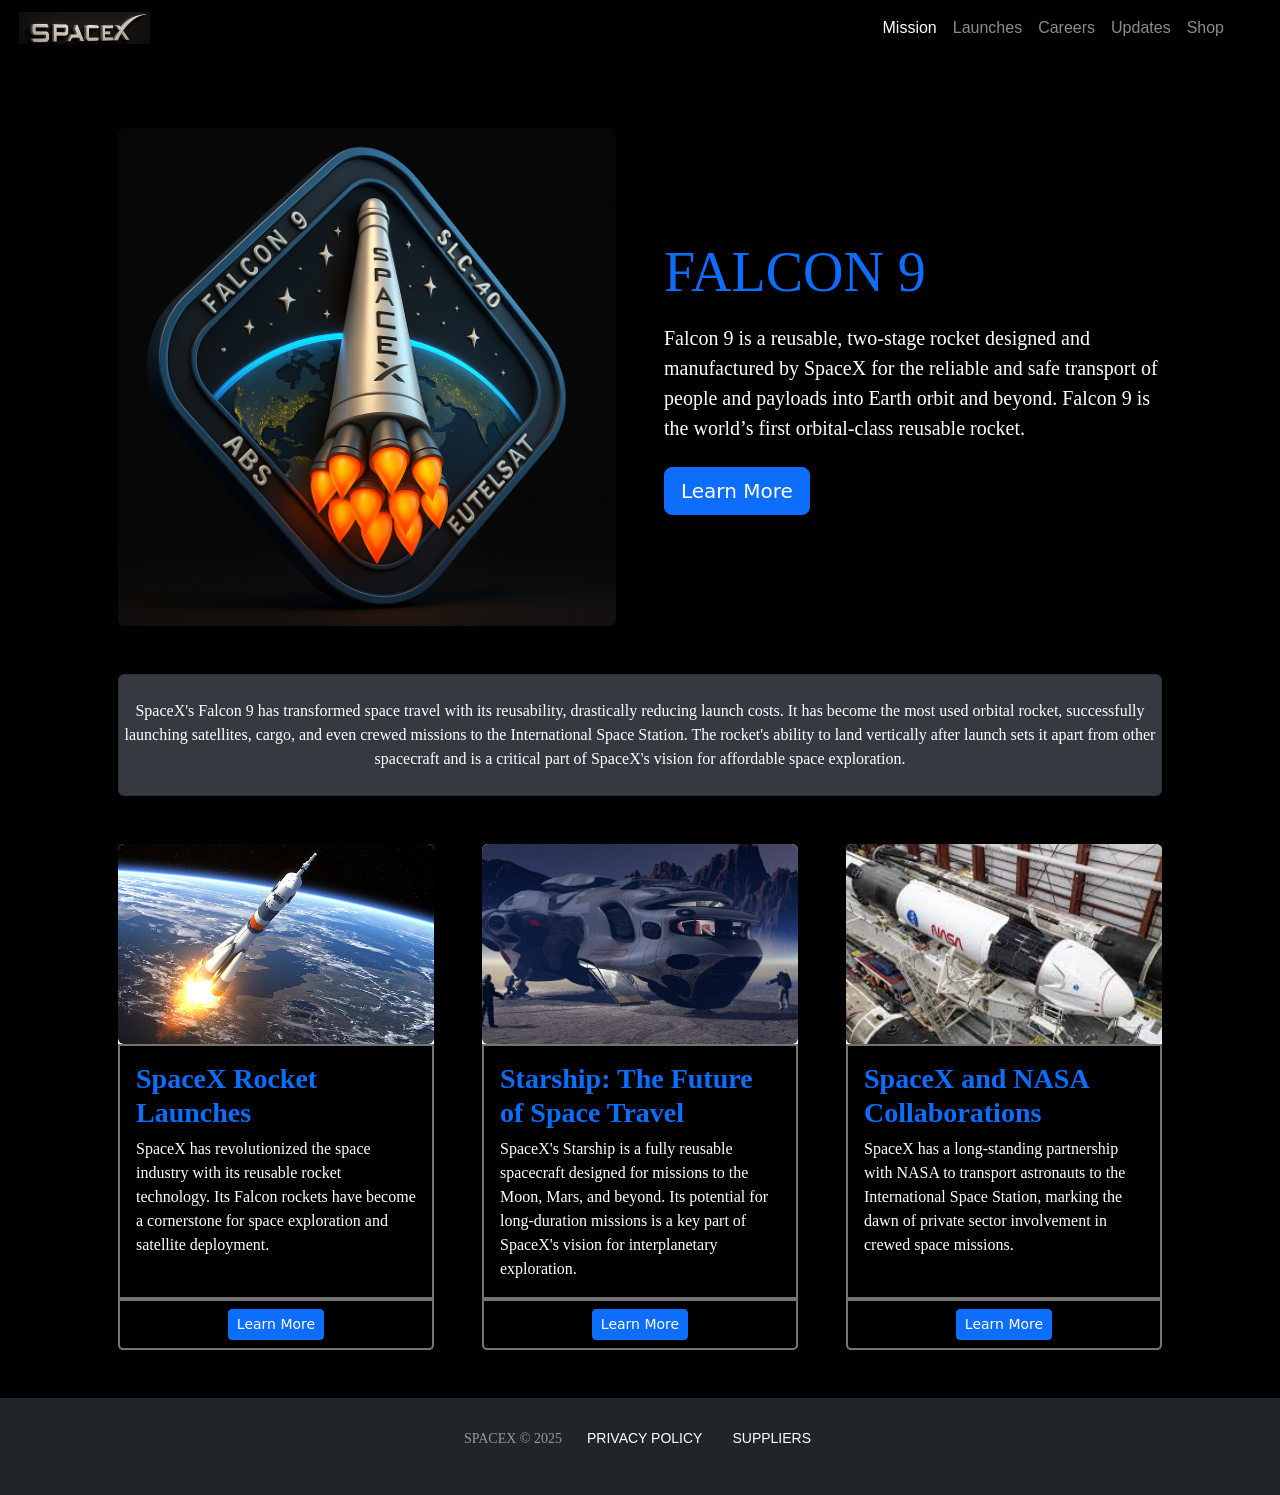
==== commit 75d50f3d: "Auto-generated commit" ====
--- a/index.html
+++ b/index.html
@@ -3,11 +3,11 @@
 <head>
   <meta charset="utf-8">
   <title>Webapplication</title>
-  <base href="/">
+  <base href="https://ashwinraj007.github.io/falcon__9__Angular/">
   <meta name="viewport" content="width=device-width, initial-scale=1">
   <link rel="icon" type="image/x-icon" href="favicon.ico">
-<style>body{background-color:#000!important}:root{--bs-blue:#0d6efd;--bs-indigo:#6610f2;--bs-purple:#6f42c1;--bs-pink:#d63384;--bs-red:#dc3545;--bs-orange:#fd7e14;--bs-yellow:#ffc107;--bs-green:#198754;--bs-teal:#20c997;--bs-cyan:#0dcaf0;--bs-black:#000;--bs-white:#fff;--bs-gray:#6c757d;--bs-gray-dark:#343a40;--bs-gray-100:#f8f9fa;--bs-gray-200:#e9ecef;--bs-gray-300:#dee2e6;--bs-gray-400:#ced4da;--bs-gray-500:#adb5bd;--bs-gray-600:#6c757d;--bs-gray-700:#495057;--bs-gray-800:#343a40;--bs-gray-900:#212529;--bs-primary:#0d6efd;--bs-secondary:#6c757d;--bs-success:#198754;--bs-info:#0dcaf0;--bs-warning:#ffc107;--bs-danger:#dc3545;--bs-light:#f8f9fa;--bs-dark:#212529;--bs-primary-rgb:13,110,253;--bs-secondary-rgb:108,117,125;--bs-success-rgb:25,135,84;--bs-info-rgb:13,202,240;--bs-warning-rgb:255,193,7;--bs-danger-rgb:220,53,69;--bs-light-rgb:248,249,250;--bs-dark-rgb:33,37,41;--bs-primary-text-emphasis:#052c65;--bs-secondary-text-emphasis:#2b2f32;--bs-success-text-emphasis:#0a3622;--bs-info-text-emphasis:#055160;--bs-warning-text-emphasis:#664d03;--bs-danger-text-emphasis:#58151c;--bs-light-text-emphasis:#495057;--bs-dark-text-emphasis:#495057;--bs-primary-bg-subtle:#cfe2ff;--bs-secondary-bg-subtle:#e2e3e5;--bs-success-bg-subtle:#d1e7dd;--bs-info-bg-subtle:#cff4fc;--bs-warning-bg-subtle:#fff3cd;--bs-danger-bg-subtle:#f8d7da;--bs-light-bg-subtle:#fcfcfd;--bs-dark-bg-subtle:#ced4da;--bs-primary-border-subtle:#9ec5fe;--bs-secondary-border-subtle:#c4c8cb;--bs-success-border-subtle:#a3cfbb;--bs-info-border-subtle:#9eeaf9;--bs-warning-border-subtle:#ffe69c;--bs-danger-border-subtle:#f1aeb5;--bs-light-border-subtle:#e9ecef;--bs-dark-border-subtle:#adb5bd;--bs-white-rgb:255,255,255;--bs-black-rgb:0,0,0;--bs-font-sans-serif:system-ui,-apple-system,"Segoe UI",Roboto,"Helvetica Neue","Noto Sans","Liberation Sans",Arial,sans-serif,"Apple Color Emoji","Segoe UI Emoji","Segoe UI Symbol","Noto Color Emoji";--bs-font-monospace:SFMono-Regular,Menlo,Monaco,Consolas,"Liberation Mono","Courier New",monospace;--bs-gradient:linear-gradient(180deg, rgba(255, 255, 255, .15), rgba(255, 255, 255, 0));--bs-body-font-family:var(--bs-font-sans-serif);--bs-body-font-size:1rem;--bs-body-font-weight:400;--bs-body-line-height:1.5;--bs-body-color:#212529;--bs-body-color-rgb:33,37,41;--bs-body-bg:#fff;--bs-body-bg-rgb:255,255,255;--bs-emphasis-color:#000;--bs-emphasis-color-rgb:0,0,0;--bs-secondary-color:rgba(33, 37, 41, .75);--bs-secondary-color-rgb:33,37,41;--bs-secondary-bg:#e9ecef;--bs-secondary-bg-rgb:233,236,239;--bs-tertiary-color:rgba(33, 37, 41, .5);--bs-tertiary-color-rgb:33,37,41;--bs-tertiary-bg:#f8f9fa;--bs-tertiary-bg-rgb:248,249,250;--bs-heading-color:inherit;--bs-link-color:#0d6efd;--bs-link-color-rgb:13,110,253;--bs-link-decoration:underline;--bs-link-hover-color:#0a58ca;--bs-link-hover-color-rgb:10,88,202;--bs-code-color:#d63384;--bs-highlight-color:#212529;--bs-highlight-bg:#fff3cd;--bs-border-width:1px;--bs-border-style:solid;--bs-border-color:#dee2e6;--bs-border-color-translucent:rgba(0, 0, 0, .175);--bs-border-radius:.375rem;--bs-border-radius-sm:.25rem;--bs-border-radius-lg:.5rem;--bs-border-radius-xl:1rem;--bs-border-radius-xxl:2rem;--bs-border-radius-2xl:var(--bs-border-radius-xxl);--bs-border-radius-pill:50rem;--bs-box-shadow:0 .5rem 1rem rgba(0, 0, 0, .15);--bs-box-shadow-sm:0 .125rem .25rem rgba(0, 0, 0, .075);--bs-box-shadow-lg:0 1rem 3rem rgba(0, 0, 0, .175);--bs-box-shadow-inset:inset 0 1px 2px rgba(0, 0, 0, .075);--bs-focus-ring-width:.25rem;--bs-focus-ring-opacity:.25;--bs-focus-ring-color:rgba(13, 110, 253, .25);--bs-form-valid-color:#198754;--bs-form-valid-border-color:#198754;--bs-form-invalid-color:#dc3545;--bs-form-invalid-border-color:#dc3545}*,:after,:before{box-sizing:border-box}@media (prefers-reduced-motion:no-preference){:root{scroll-behavior:smooth}}body{margin:0;font-family:var(--bs-body-font-family);font-size:var(--bs-body-font-size);font-weight:var(--bs-body-font-weight);line-height:var(--bs-body-line-height);color:var(--bs-body-color);text-align:var(--bs-body-text-align);background-color:var(--bs-body-bg);-webkit-text-size-adjust:100%;-webkit-tap-highlight-color:transparent}:root{--bs-breakpoint-xs:0;--bs-breakpoint-sm:576px;--bs-breakpoint-md:768px;--bs-breakpoint-lg:992px;--bs-breakpoint-xl:1200px;--bs-breakpoint-xxl:1400px}:root{--bs-btn-close-filter: }:root{--bs-carousel-indicator-active-bg:#fff;--bs-carousel-caption-color:#fff;--bs-carousel-control-icon-filter: }</style><link rel="stylesheet" href="styles-NJ5JGCK5.css" media="print" onload="this.media='all'"><noscript><link rel="stylesheet" href="styles-NJ5JGCK5.css"></noscript></head>
+<style>body{background-color:#000!important}body{padding-top:80px}:root{--bs-blue:#0d6efd;--bs-indigo:#6610f2;--bs-purple:#6f42c1;--bs-pink:#d63384;--bs-red:#dc3545;--bs-orange:#fd7e14;--bs-yellow:#ffc107;--bs-green:#198754;--bs-teal:#20c997;--bs-cyan:#0dcaf0;--bs-black:#000;--bs-white:#fff;--bs-gray:#6c757d;--bs-gray-dark:#343a40;--bs-gray-100:#f8f9fa;--bs-gray-200:#e9ecef;--bs-gray-300:#dee2e6;--bs-gray-400:#ced4da;--bs-gray-500:#adb5bd;--bs-gray-600:#6c757d;--bs-gray-700:#495057;--bs-gray-800:#343a40;--bs-gray-900:#212529;--bs-primary:#0d6efd;--bs-secondary:#6c757d;--bs-success:#198754;--bs-info:#0dcaf0;--bs-warning:#ffc107;--bs-danger:#dc3545;--bs-light:#f8f9fa;--bs-dark:#212529;--bs-primary-rgb:13,110,253;--bs-secondary-rgb:108,117,125;--bs-success-rgb:25,135,84;--bs-info-rgb:13,202,240;--bs-warning-rgb:255,193,7;--bs-danger-rgb:220,53,69;--bs-light-rgb:248,249,250;--bs-dark-rgb:33,37,41;--bs-primary-text-emphasis:#052c65;--bs-secondary-text-emphasis:#2b2f32;--bs-success-text-emphasis:#0a3622;--bs-info-text-emphasis:#055160;--bs-warning-text-emphasis:#664d03;--bs-danger-text-emphasis:#58151c;--bs-light-text-emphasis:#495057;--bs-dark-text-emphasis:#495057;--bs-primary-bg-subtle:#cfe2ff;--bs-secondary-bg-subtle:#e2e3e5;--bs-success-bg-subtle:#d1e7dd;--bs-info-bg-subtle:#cff4fc;--bs-warning-bg-subtle:#fff3cd;--bs-danger-bg-subtle:#f8d7da;--bs-light-bg-subtle:#fcfcfd;--bs-dark-bg-subtle:#ced4da;--bs-primary-border-subtle:#9ec5fe;--bs-secondary-border-subtle:#c4c8cb;--bs-success-border-subtle:#a3cfbb;--bs-info-border-subtle:#9eeaf9;--bs-warning-border-subtle:#ffe69c;--bs-danger-border-subtle:#f1aeb5;--bs-light-border-subtle:#e9ecef;--bs-dark-border-subtle:#adb5bd;--bs-white-rgb:255,255,255;--bs-black-rgb:0,0,0;--bs-font-sans-serif:system-ui,-apple-system,"Segoe UI",Roboto,"Helvetica Neue","Noto Sans","Liberation Sans",Arial,sans-serif,"Apple Color Emoji","Segoe UI Emoji","Segoe UI Symbol","Noto Color Emoji";--bs-font-monospace:SFMono-Regular,Menlo,Monaco,Consolas,"Liberation Mono","Courier New",monospace;--bs-gradient:linear-gradient(180deg, rgba(255, 255, 255, .15), rgba(255, 255, 255, 0));--bs-body-font-family:var(--bs-font-sans-serif);--bs-body-font-size:1rem;--bs-body-font-weight:400;--bs-body-line-height:1.5;--bs-body-color:#212529;--bs-body-color-rgb:33,37,41;--bs-body-bg:#fff;--bs-body-bg-rgb:255,255,255;--bs-emphasis-color:#000;--bs-emphasis-color-rgb:0,0,0;--bs-secondary-color:rgba(33, 37, 41, .75);--bs-secondary-color-rgb:33,37,41;--bs-secondary-bg:#e9ecef;--bs-secondary-bg-rgb:233,236,239;--bs-tertiary-color:rgba(33, 37, 41, .5);--bs-tertiary-color-rgb:33,37,41;--bs-tertiary-bg:#f8f9fa;--bs-tertiary-bg-rgb:248,249,250;--bs-heading-color:inherit;--bs-link-color:#0d6efd;--bs-link-color-rgb:13,110,253;--bs-link-decoration:underline;--bs-link-hover-color:#0a58ca;--bs-link-hover-color-rgb:10,88,202;--bs-code-color:#d63384;--bs-highlight-color:#212529;--bs-highlight-bg:#fff3cd;--bs-border-width:1px;--bs-border-style:solid;--bs-border-color:#dee2e6;--bs-border-color-translucent:rgba(0, 0, 0, .175);--bs-border-radius:.375rem;--bs-border-radius-sm:.25rem;--bs-border-radius-lg:.5rem;--bs-border-radius-xl:1rem;--bs-border-radius-xxl:2rem;--bs-border-radius-2xl:var(--bs-border-radius-xxl);--bs-border-radius-pill:50rem;--bs-box-shadow:0 .5rem 1rem rgba(0, 0, 0, .15);--bs-box-shadow-sm:0 .125rem .25rem rgba(0, 0, 0, .075);--bs-box-shadow-lg:0 1rem 3rem rgba(0, 0, 0, .175);--bs-box-shadow-inset:inset 0 1px 2px rgba(0, 0, 0, .075);--bs-focus-ring-width:.25rem;--bs-focus-ring-opacity:.25;--bs-focus-ring-color:rgba(13, 110, 253, .25);--bs-form-valid-color:#198754;--bs-form-valid-border-color:#198754;--bs-form-invalid-color:#dc3545;--bs-form-invalid-border-color:#dc3545}*,:after,:before{box-sizing:border-box}@media (prefers-reduced-motion:no-preference){:root{scroll-behavior:smooth}}body{margin:0;font-family:var(--bs-body-font-family);font-size:var(--bs-body-font-size);font-weight:var(--bs-body-font-weight);line-height:var(--bs-body-line-height);color:var(--bs-body-color);text-align:var(--bs-body-text-align);background-color:var(--bs-body-bg);-webkit-text-size-adjust:100%;-webkit-tap-highlight-color:transparent}:root{--bs-breakpoint-xs:0;--bs-breakpoint-sm:576px;--bs-breakpoint-md:768px;--bs-breakpoint-lg:992px;--bs-breakpoint-xl:1200px;--bs-breakpoint-xxl:1400px}:root{--bs-btn-close-filter: }:root{--bs-carousel-indicator-active-bg:#fff;--bs-carousel-caption-color:#fff;--bs-carousel-control-icon-filter: }</style><link rel="stylesheet" href="styles-ANMLQ5PR.css" media="print" onload="this.media='all'"><noscript><link rel="stylesheet" href="styles-ANMLQ5PR.css"></noscript></head>
 <body>
   <app-root></app-root>
-<script src="polyfills-FFHMD2TL.js" type="module"></script><script src="scripts-IWJO766H.js" defer></script><script src="main-ZUMRUPLP.js" type="module"></script></body>
+<script src="polyfills-FFHMD2TL.js" type="module"></script><script src="scripts-IWJO766H.js" defer></script><script src="main-XYUPNYC2.js" type="module"></script></body>
 </html>
--- a/styles-ANMLQ5PR.css
+++ b/styles-ANMLQ5PR.css
@@ -0,0 +1 @@
+@charset "UTF-8";.navbar.navbar-expand-lg.navbar-dark.bg-dark{background-color:#000!important}.navimage{padding-left:19px}.display-4{font-size:2.5rem;font-weight:700}.btn-primary{padding:.75rem 1.5rem;font-size:1.2rem;border-radius:.375rem}.card.bg-secondary{background-color:#343a40!important}.card-title{font-size:1.75rem;font-weight:600}.card-text{font-size:1rem}.card-footer{background-color:#f8f9fa}.card-img-top{height:200px;object-fit:cover}.text-muted{color:#6c757d}.shadow-sm{box-shadow:0 1px 3px #0000001a}.border-0{border:none}.text-center{text-align:center}@media (max-width: 767px){.display-4{font-size:2rem}.btn-primary{padding:.6rem 1.2rem;font-size:1rem}.card-body p{font-size:1rem}.card-img-top{height:180px}}.container{background-color:#000;color:#fff}body{background-color:#000!important}.card-body,.card-footer.text-center.bgc-b{background-color:#000}.custom-card-border{border:2px solid white}#footer{position:relative;margin:0 auto;text-align:center;font-family:Arial,sans-serif;font-size:14px;color:#979797;text-transform:uppercase;padding:30px 0}#footer span{font-size:14px;margin:0 10px}#footer a{font-size:14px;color:#fff;text-decoration:none;transition:color .3s ease}#footer a:hover{color:#f8f9fa}#footer a.social{display:inline-block;margin:0 15px}@media (max-width: 768px){#footer{font-size:12px;padding:20px 0}#footer span,#footer a{font-size:12px}#footer a.social{margin:0 10px}}h1{font-family:"Exo 2",sans-serif}h2{font-family:auto}p{font-family:Times New Roman,Times,serif}a{font-family:"Exo 2",sans-serif}body{padding-top:80px}.navbar-toggler{margin-left:91%;margin-top:-14%}:root,[data-bs-theme=light]{--bs-blue:#0d6efd;--bs-indigo:#6610f2;--bs-purple:#6f42c1;--bs-pink:#d63384;--bs-red:#dc3545;--bs-orange:#fd7e14;--bs-yellow:#ffc107;--bs-green:#198754;--bs-teal:#20c997;--bs-cyan:#0dcaf0;--bs-black:#000;--bs-white:#fff;--bs-gray:#6c757d;--bs-gray-dark:#343a40;--bs-gray-100:#f8f9fa;--bs-gray-200:#e9ecef;--bs-gray-300:#dee2e6;--bs-gray-400:#ced4da;--bs-gray-500:#adb5bd;--bs-gray-600:#6c757d;--bs-gray-700:#495057;--bs-gray-800:#343a40;--bs-gray-900:#212529;--bs-primary:#0d6efd;--bs-secondary:#6c757d;--bs-success:#198754;--bs-info:#0dcaf0;--bs-warning:#ffc107;--bs-danger:#dc3545;--bs-light:#f8f9fa;--bs-dark:#212529;--bs-primary-rgb:13,110,253;--bs-secondary-rgb:108,117,125;--bs-success-rgb:25,135,84;--bs-info-rgb:13,202,240;--bs-warning-rgb:255,193,7;--bs-danger-rgb:220,53,69;--bs-light-rgb:248,249,250;--bs-dark-rgb:33,37,41;--bs-primary-text-emphasis:#052c65;--bs-secondary-text-emphasis:#2b2f32;--bs-success-text-emphasis:#0a3622;--bs-info-text-emphasis:#055160;--bs-warning-text-emphasis:#664d03;--bs-danger-text-emphasis:#58151c;--bs-light-text-emphasis:#495057;--bs-dark-text-emphasis:#495057;--bs-primary-bg-subtle:#cfe2ff;--bs-secondary-bg-subtle:#e2e3e5;--bs-success-bg-subtle:#d1e7dd;--bs-info-bg-subtle:#cff4fc;--bs-warning-bg-subtle:#fff3cd;--bs-danger-bg-subtle:#f8d7da;--bs-light-bg-subtle:#fcfcfd;--bs-dark-bg-subtle:#ced4da;--bs-primary-border-subtle:#9ec5fe;--bs-secondary-border-subtle:#c4c8cb;--bs-success-border-subtle:#a3cfbb;--bs-info-border-subtle:#9eeaf9;--bs-warning-border-subtle:#ffe69c;--bs-danger-border-subtle:#f1aeb5;--bs-light-border-subtle:#e9ecef;--bs-dark-border-subtle:#adb5bd;--bs-white-rgb:255,255,255;--bs-black-rgb:0,0,0;--bs-font-sans-serif:system-ui,-apple-system,"Segoe UI",Roboto,"Helvetica Neue","Noto Sans","Liberation Sans",Arial,sans-serif,"Apple Color Emoji","Segoe UI Emoji","Segoe UI Symbol","Noto Color Emoji";--bs-font-monospace:SFMono-Regular,Menlo,Monaco,Consolas,"Liberation Mono","Courier New",monospace;--bs-gradient:linear-gradient(180deg, rgba(255, 255, 255, .15), rgba(255, 255, 255, 0));--bs-body-font-family:var(--bs-font-sans-serif);--bs-body-font-size:1rem;--bs-body-font-weight:400;--bs-body-line-height:1.5;--bs-body-color:#212529;--bs-body-color-rgb:33,37,41;--bs-body-bg:#fff;--bs-body-bg-rgb:255,255,255;--bs-emphasis-color:#000;--bs-emphasis-color-rgb:0,0,0;--bs-secondary-color:rgba(33, 37, 41, .75);--bs-secondary-color-rgb:33,37,41;--bs-secondary-bg:#e9ecef;--bs-secondary-bg-rgb:233,236,239;--bs-tertiary-color:rgba(33, 37, 41, .5);--bs-tertiary-color-rgb:33,37,41;--bs-tertiary-bg:#f8f9fa;--bs-tertiary-bg-rgb:248,249,250;--bs-heading-color:inherit;--bs-link-color:#0d6efd;--bs-link-color-rgb:13,110,253;--bs-link-decoration:underline;--bs-link-hover-color:#0a58ca;--bs-link-hover-color-rgb:10,88,202;--bs-code-color:#d63384;--bs-highlight-color:#212529;--bs-highlight-bg:#fff3cd;--bs-border-width:1px;--bs-border-style:solid;--bs-border-color:#dee2e6;--bs-border-color-translucent:rgba(0, 0, 0, .175);--bs-border-radius:.375rem;--bs-border-radius-sm:.25rem;--bs-border-radius-lg:.5rem;--bs-border-radius-xl:1rem;--bs-border-radius-xxl:2rem;--bs-border-radius-2xl:var(--bs-border-radius-xxl);--bs-border-radius-pill:50rem;--bs-box-shadow:0 .5rem 1rem rgba(0, 0, 0, .15);--bs-box-shadow-sm:0 .125rem .25rem rgba(0, 0, 0, .075);--bs-box-shadow-lg:0 1rem 3rem rgba(0, 0, 0, .175);--bs-box-shadow-inset:inset 0 1px 2px rgba(0, 0, 0, .075);--bs-focus-ring-width:.25rem;--bs-focus-ring-opacity:.25;--bs-focus-ring-color:rgba(13, 110, 253, .25);--bs-form-valid-color:#198754;--bs-form-valid-border-color:#198754;--bs-form-invalid-color:#dc3545;--bs-form-invalid-border-color:#dc3545}[data-bs-theme=dark]{color-scheme:dark;--bs-body-color:#dee2e6;--bs-body-color-rgb:222,226,230;--bs-body-bg:#212529;--bs-body-bg-rgb:33,37,41;--bs-emphasis-color:#fff;--bs-emphasis-color-rgb:255,255,255;--bs-secondary-color:rgba(222, 226, 230, .75);--bs-secondary-color-rgb:222,226,230;--bs-secondary-bg:#343a40;--bs-secondary-bg-rgb:52,58,64;--bs-tertiary-color:rgba(222, 226, 230, .5);--bs-tertiary-color-rgb:222,226,230;--bs-tertiary-bg:#2b3035;--bs-tertiary-bg-rgb:43,48,53;--bs-primary-text-emphasis:#6ea8fe;--bs-secondary-text-emphasis:#a7acb1;--bs-success-text-emphasis:#75b798;--bs-info-text-emphasis:#6edff6;--bs-warning-text-emphasis:#ffda6a;--bs-danger-text-emphasis:#ea868f;--bs-light-text-emphasis:#f8f9fa;--bs-dark-text-emphasis:#dee2e6;--bs-primary-bg-subtle:#031633;--bs-secondary-bg-subtle:#161719;--bs-success-bg-subtle:#051b11;--bs-info-bg-subtle:#032830;--bs-warning-bg-subtle:#332701;--bs-danger-bg-subtle:#2c0b0e;--bs-light-bg-subtle:#343a40;--bs-dark-bg-subtle:#1a1d20;--bs-primary-border-subtle:#084298;--bs-secondary-border-subtle:#41464b;--bs-success-border-subtle:#0f5132;--bs-info-border-subtle:#087990;--bs-warning-border-subtle:#997404;--bs-danger-border-subtle:#842029;--bs-light-border-subtle:#495057;--bs-dark-border-subtle:#343a40;--bs-heading-color:inherit;--bs-link-color:#6ea8fe;--bs-link-hover-color:#8bb9fe;--bs-link-color-rgb:110,168,254;--bs-link-hover-color-rgb:139,185,254;--bs-code-color:#e685b5;--bs-highlight-color:#dee2e6;--bs-highlight-bg:#664d03;--bs-border-color:#495057;--bs-border-color-translucent:rgba(255, 255, 255, .15);--bs-form-valid-color:#75b798;--bs-form-valid-border-color:#75b798;--bs-form-invalid-color:#ea868f;--bs-form-invalid-border-color:#ea868f}*,:after,:before{box-sizing:border-box}@media (prefers-reduced-motion:no-preference){:root{scroll-behavior:smooth}}body{margin:0;font-family:var(--bs-body-font-family);font-size:var(--bs-body-font-size);font-weight:var(--bs-body-font-weight);line-height:var(--bs-body-line-height);color:var(--bs-body-color);text-align:var(--bs-body-text-align);background-color:var(--bs-body-bg);-webkit-text-size-adjust:100%;-webkit-tap-highlight-color:transparent}hr{margin:1rem 0;color:inherit;border:0;border-top:var(--bs-border-width) solid;opacity:.25}.h1,.h2,.h3,.h4,.h5,.h6,h1,h2,h3,h4,h5,h6{margin-top:0;margin-bottom:.5rem;font-weight:500;line-height:1.2;color:var(--bs-heading-color)}.h1,h1{font-size:calc(1.375rem + 1.5vw)}@media (min-width:1200px){.h1,h1{font-size:2.5rem}}.h2,h2{font-size:calc(1.325rem + .9vw)}@media (min-width:1200px){.h2,h2{font-size:2rem}}.h3,h3{font-size:calc(1.3rem + .6vw)}@media (min-width:1200px){.h3,h3{font-size:1.75rem}}.h4,h4{font-size:calc(1.275rem + .3vw)}@media (min-width:1200px){.h4,h4{font-size:1.5rem}}.h5,h5{font-size:1.25rem}.h6,h6{font-size:1rem}p{margin-top:0;margin-bottom:1rem}abbr[title]{-webkit-text-decoration:underline dotted;text-decoration:underline dotted;cursor:help;-webkit-text-decoration-skip-ink:none;text-decoration-skip-ink:none}address{margin-bottom:1rem;font-style:normal;line-height:inherit}ol,ul{padding-left:2rem}dl,ol,ul{margin-top:0;margin-bottom:1rem}ol ol,ol ul,ul ol,ul ul{margin-bottom:0}dt{font-weight:700}dd{margin-bottom:.5rem;margin-left:0}blockquote{margin:0 0 1rem}b,strong{font-weight:bolder}.small,small{font-size:.875em}.mark,mark{padding:.1875em;color:var(--bs-highlight-color);background-color:var(--bs-highlight-bg)}sub,sup{position:relative;font-size:.75em;line-height:0;vertical-align:baseline}sub{bottom:-.25em}sup{top:-.5em}a{color:rgba(var(--bs-link-color-rgb),var(--bs-link-opacity,1));text-decoration:underline}a:hover{--bs-link-color-rgb:var(--bs-link-hover-color-rgb)}a:not([href]):not([class]),a:not([href]):not([class]):hover{color:inherit;text-decoration:none}code,kbd,pre,samp{font-family:var(--bs-font-monospace);font-size:1em}pre{display:block;margin-top:0;margin-bottom:1rem;overflow:auto;font-size:.875em}pre code{font-size:inherit;color:inherit;word-break:normal}code{font-size:.875em;color:var(--bs-code-color);word-wrap:break-word}a>code{color:inherit}kbd{padding:.1875rem .375rem;font-size:.875em;color:var(--bs-body-bg);background-color:var(--bs-body-color);border-radius:.25rem}kbd kbd{padding:0;font-size:1em}figure{margin:0 0 1rem}img,svg{vertical-align:middle}table{caption-side:bottom;border-collapse:collapse}caption{padding-top:.5rem;padding-bottom:.5rem;color:var(--bs-secondary-color);text-align:left}th{text-align:inherit;text-align:-webkit-match-parent}tbody,td,tfoot,th,thead,tr{border-color:inherit;border-style:solid;border-width:0}label{display:inline-block}button{border-radius:0}button:focus:not(:focus-visible){outline:0}button,input,optgroup,select,textarea{margin:0;font-family:inherit;font-size:inherit;line-height:inherit}button,select{text-transform:none}[role=button]{cursor:pointer}select{word-wrap:normal}select:disabled{opacity:1}[list]:not([type=date]):not([type=datetime-local]):not([type=month]):not([type=week]):not([type=time])::-webkit-calendar-picker-indicator{display:none!important}[type=button],[type=reset],[type=submit],button{-webkit-appearance:button}[type=button]:not(:disabled),[type=reset]:not(:disabled),[type=submit]:not(:disabled),button:not(:disabled){cursor:pointer}::-moz-focus-inner{padding:0;border-style:none}textarea{resize:vertical}fieldset{min-width:0;padding:0;margin:0;border:0}legend{float:left;width:100%;padding:0;margin-bottom:.5rem;line-height:inherit;font-size:calc(1.275rem + .3vw)}@media (min-width:1200px){legend{font-size:1.5rem}}legend+*{clear:left}::-webkit-datetime-edit-day-field,::-webkit-datetime-edit-fields-wrapper,::-webkit-datetime-edit-hour-field,::-webkit-datetime-edit-minute,::-webkit-datetime-edit-month-field,::-webkit-datetime-edit-text,::-webkit-datetime-edit-year-field{padding:0}::-webkit-inner-spin-button{height:auto}[type=search]{-webkit-appearance:textfield;outline-offset:-2px}::-webkit-search-decoration{-webkit-appearance:none}::-webkit-color-swatch-wrapper{padding:0}::-webkit-file-upload-button{font:inherit;-webkit-appearance:button}::file-selector-button{font:inherit;-webkit-appearance:button}output{display:inline-block}iframe{border:0}summary{display:list-item;cursor:pointer}progress{vertical-align:baseline}[hidden]{display:none!important}.lead{font-size:1.25rem;font-weight:300}.display-1{font-weight:300;line-height:1.2;font-size:calc(1.625rem + 4.5vw)}@media (min-width:1200px){.display-1{font-size:5rem}}.display-2{font-weight:300;line-height:1.2;font-size:calc(1.575rem + 3.9vw)}@media (min-width:1200px){.display-2{font-size:4.5rem}}.display-3{font-weight:300;line-height:1.2;font-size:calc(1.525rem + 3.3vw)}@media (min-width:1200px){.display-3{font-size:4rem}}.display-4{font-weight:300;line-height:1.2;font-size:calc(1.475rem + 2.7vw)}@media (min-width:1200px){.display-4{font-size:3.5rem}}.display-5{font-weight:300;line-height:1.2;font-size:calc(1.425rem + 2.1vw)}@media (min-width:1200px){.display-5{font-size:3rem}}.display-6{font-weight:300;line-height:1.2;font-size:calc(1.375rem + 1.5vw)}@media (min-width:1200px){.display-6{font-size:2.5rem}}.list-unstyled,.list-inline{padding-left:0;list-style:none}.list-inline-item{display:inline-block}.list-inline-item:not(:last-child){margin-right:.5rem}.initialism{font-size:.875em;text-transform:uppercase}.blockquote{margin-bottom:1rem;font-size:1.25rem}.blockquote>:last-child{margin-bottom:0}.blockquote-footer{margin-top:-1rem;margin-bottom:1rem;font-size:.875em;color:#6c757d}.blockquote-footer:before{content:"\2014\a0"}.img-fluid{max-width:100%;height:auto}.img-thumbnail{padding:.25rem;background-color:var(--bs-body-bg);border:var(--bs-border-width) solid var(--bs-border-color);border-radius:var(--bs-border-radius);max-width:100%;height:auto}.figure{display:inline-block}.figure-img{margin-bottom:.5rem;line-height:1}.figure-caption{font-size:.875em;color:var(--bs-secondary-color)}.container,.container-fluid,.container-lg,.container-md,.container-sm,.container-xl,.container-xxl{--bs-gutter-x:1.5rem;--bs-gutter-y:0;width:100%;padding-right:calc(var(--bs-gutter-x) * .5);padding-left:calc(var(--bs-gutter-x) * .5);margin-right:auto;margin-left:auto}@media (min-width:576px){.container,.container-sm{max-width:540px}}@media (min-width:768px){.container,.container-md,.container-sm{max-width:720px}}@media (min-width:992px){.container,.container-lg,.container-md,.container-sm{max-width:960px}}@media (min-width:1200px){.container,.container-lg,.container-md,.container-sm,.container-xl{max-width:1140px}}@media (min-width:1400px){.container,.container-lg,.container-md,.container-sm,.container-xl,.container-xxl{max-width:1320px}}:root{--bs-breakpoint-xs:0;--bs-breakpoint-sm:576px;--bs-breakpoint-md:768px;--bs-breakpoint-lg:992px;--bs-breakpoint-xl:1200px;--bs-breakpoint-xxl:1400px}.row{--bs-gutter-x:1.5rem;--bs-gutter-y:0;display:flex;flex-wrap:wrap;margin-top:calc(-1 * var(--bs-gutter-y));margin-right:calc(-.5 * var(--bs-gutter-x));margin-left:calc(-.5 * var(--bs-gutter-x))}.row>*{flex-shrink:0;width:100%;max-width:100%;padding-right:calc(var(--bs-gutter-x) * .5);padding-left:calc(var(--bs-gutter-x) * .5);margin-top:var(--bs-gutter-y)}.col{flex:1 0 0}.row-cols-auto>*{flex:0 0 auto;width:auto}.row-cols-1>*{flex:0 0 auto;width:100%}.row-cols-2>*{flex:0 0 auto;width:50%}.row-cols-3>*{flex:0 0 auto;width:33.33333333%}.row-cols-4>*{flex:0 0 auto;width:25%}.row-cols-5>*{flex:0 0 auto;width:20%}.row-cols-6>*{flex:0 0 auto;width:16.66666667%}.col-auto{flex:0 0 auto;width:auto}.col-1{flex:0 0 auto;width:8.33333333%}.col-2{flex:0 0 auto;width:16.66666667%}.col-3{flex:0 0 auto;width:25%}.col-4{flex:0 0 auto;width:33.33333333%}.col-5{flex:0 0 auto;width:41.66666667%}.col-6{flex:0 0 auto;width:50%}.col-7{flex:0 0 auto;width:58.33333333%}.col-8{flex:0 0 auto;width:66.66666667%}.col-9{flex:0 0 auto;width:75%}.col-10{flex:0 0 auto;width:83.33333333%}.col-11{flex:0 0 auto;width:91.66666667%}.col-12{flex:0 0 auto;width:100%}.offset-1{margin-left:8.33333333%}.offset-2{margin-left:16.66666667%}.offset-3{margin-left:25%}.offset-4{margin-left:33.33333333%}.offset-5{margin-left:41.66666667%}.offset-6{margin-left:50%}.offset-7{margin-left:58.33333333%}.offset-8{margin-left:66.66666667%}.offset-9{margin-left:75%}.offset-10{margin-left:83.33333333%}.offset-11{margin-left:91.66666667%}.g-0,.gx-0{--bs-gutter-x:0}.g-0,.gy-0{--bs-gutter-y:0}.g-1,.gx-1{--bs-gutter-x:.25rem}.g-1,.gy-1{--bs-gutter-y:.25rem}.g-2,.gx-2{--bs-gutter-x:.5rem}.g-2,.gy-2{--bs-gutter-y:.5rem}.g-3,.gx-3{--bs-gutter-x:1rem}.g-3,.gy-3{--bs-gutter-y:1rem}.g-4,.gx-4{--bs-gutter-x:1.5rem}.g-4,.gy-4{--bs-gutter-y:1.5rem}.g-5,.gx-5{--bs-gutter-x:3rem}.g-5,.gy-5{--bs-gutter-y:3rem}@media (min-width:576px){.col-sm{flex:1 0 0}.row-cols-sm-auto>*{flex:0 0 auto;width:auto}.row-cols-sm-1>*{flex:0 0 auto;width:100%}.row-cols-sm-2>*{flex:0 0 auto;width:50%}.row-cols-sm-3>*{flex:0 0 auto;width:33.33333333%}.row-cols-sm-4>*{flex:0 0 auto;width:25%}.row-cols-sm-5>*{flex:0 0 auto;width:20%}.row-cols-sm-6>*{flex:0 0 auto;width:16.66666667%}.col-sm-auto{flex:0 0 auto;width:auto}.col-sm-1{flex:0 0 auto;width:8.33333333%}.col-sm-2{flex:0 0 auto;width:16.66666667%}.col-sm-3{flex:0 0 auto;width:25%}.col-sm-4{flex:0 0 auto;width:33.33333333%}.col-sm-5{flex:0 0 auto;width:41.66666667%}.col-sm-6{flex:0 0 auto;width:50%}.col-sm-7{flex:0 0 auto;width:58.33333333%}.col-sm-8{flex:0 0 auto;width:66.66666667%}.col-sm-9{flex:0 0 auto;width:75%}.col-sm-10{flex:0 0 auto;width:83.33333333%}.col-sm-11{flex:0 0 auto;width:91.66666667%}.col-sm-12{flex:0 0 auto;width:100%}.offset-sm-0{margin-left:0}.offset-sm-1{margin-left:8.33333333%}.offset-sm-2{margin-left:16.66666667%}.offset-sm-3{margin-left:25%}.offset-sm-4{margin-left:33.33333333%}.offset-sm-5{margin-left:41.66666667%}.offset-sm-6{margin-left:50%}.offset-sm-7{margin-left:58.33333333%}.offset-sm-8{margin-left:66.66666667%}.offset-sm-9{margin-left:75%}.offset-sm-10{margin-left:83.33333333%}.offset-sm-11{margin-left:91.66666667%}.g-sm-0,.gx-sm-0{--bs-gutter-x:0}.g-sm-0,.gy-sm-0{--bs-gutter-y:0}.g-sm-1,.gx-sm-1{--bs-gutter-x:.25rem}.g-sm-1,.gy-sm-1{--bs-gutter-y:.25rem}.g-sm-2,.gx-sm-2{--bs-gutter-x:.5rem}.g-sm-2,.gy-sm-2{--bs-gutter-y:.5rem}.g-sm-3,.gx-sm-3{--bs-gutter-x:1rem}.g-sm-3,.gy-sm-3{--bs-gutter-y:1rem}.g-sm-4,.gx-sm-4{--bs-gutter-x:1.5rem}.g-sm-4,.gy-sm-4{--bs-gutter-y:1.5rem}.g-sm-5,.gx-sm-5{--bs-gutter-x:3rem}.g-sm-5,.gy-sm-5{--bs-gutter-y:3rem}}@media (min-width:768px){.col-md{flex:1 0 0}.row-cols-md-auto>*{flex:0 0 auto;width:auto}.row-cols-md-1>*{flex:0 0 auto;width:100%}.row-cols-md-2>*{flex:0 0 auto;width:50%}.row-cols-md-3>*{flex:0 0 auto;width:33.33333333%}.row-cols-md-4>*{flex:0 0 auto;width:25%}.row-cols-md-5>*{flex:0 0 auto;width:20%}.row-cols-md-6>*{flex:0 0 auto;width:16.66666667%}.col-md-auto{flex:0 0 auto;width:auto}.col-md-1{flex:0 0 auto;width:8.33333333%}.col-md-2{flex:0 0 auto;width:16.66666667%}.col-md-3{flex:0 0 auto;width:25%}.col-md-4{flex:0 0 auto;width:33.33333333%}.col-md-5{flex:0 0 auto;width:41.66666667%}.col-md-6{flex:0 0 auto;width:50%}.col-md-7{flex:0 0 auto;width:58.33333333%}.col-md-8{flex:0 0 auto;width:66.66666667%}.col-md-9{flex:0 0 auto;width:75%}.col-md-10{flex:0 0 auto;width:83.33333333%}.col-md-11{flex:0 0 auto;width:91.66666667%}.col-md-12{flex:0 0 auto;width:100%}.offset-md-0{margin-left:0}.offset-md-1{margin-left:8.33333333%}.offset-md-2{margin-left:16.66666667%}.offset-md-3{margin-left:25%}.offset-md-4{margin-left:33.33333333%}.offset-md-5{margin-left:41.66666667%}.offset-md-6{margin-left:50%}.offset-md-7{margin-left:58.33333333%}.offset-md-8{margin-left:66.66666667%}.offset-md-9{margin-left:75%}.offset-md-10{margin-left:83.33333333%}.offset-md-11{margin-left:91.66666667%}.g-md-0,.gx-md-0{--bs-gutter-x:0}.g-md-0,.gy-md-0{--bs-gutter-y:0}.g-md-1,.gx-md-1{--bs-gutter-x:.25rem}.g-md-1,.gy-md-1{--bs-gutter-y:.25rem}.g-md-2,.gx-md-2{--bs-gutter-x:.5rem}.g-md-2,.gy-md-2{--bs-gutter-y:.5rem}.g-md-3,.gx-md-3{--bs-gutter-x:1rem}.g-md-3,.gy-md-3{--bs-gutter-y:1rem}.g-md-4,.gx-md-4{--bs-gutter-x:1.5rem}.g-md-4,.gy-md-4{--bs-gutter-y:1.5rem}.g-md-5,.gx-md-5{--bs-gutter-x:3rem}.g-md-5,.gy-md-5{--bs-gutter-y:3rem}}@media (min-width:992px){.col-lg{flex:1 0 0}.row-cols-lg-auto>*{flex:0 0 auto;width:auto}.row-cols-lg-1>*{flex:0 0 auto;width:100%}.row-cols-lg-2>*{flex:0 0 auto;width:50%}.row-cols-lg-3>*{flex:0 0 auto;width:33.33333333%}.row-cols-lg-4>*{flex:0 0 auto;width:25%}.row-cols-lg-5>*{flex:0 0 auto;width:20%}.row-cols-lg-6>*{flex:0 0 auto;width:16.66666667%}.col-lg-auto{flex:0 0 auto;width:auto}.col-lg-1{flex:0 0 auto;width:8.33333333%}.col-lg-2{flex:0 0 auto;width:16.66666667%}.col-lg-3{flex:0 0 auto;width:25%}.col-lg-4{flex:0 0 auto;width:33.33333333%}.col-lg-5{flex:0 0 auto;width:41.66666667%}.col-lg-6{flex:0 0 auto;width:50%}.col-lg-7{flex:0 0 auto;width:58.33333333%}.col-lg-8{flex:0 0 auto;width:66.66666667%}.col-lg-9{flex:0 0 auto;width:75%}.col-lg-10{flex:0 0 auto;width:83.33333333%}.col-lg-11{flex:0 0 auto;width:91.66666667%}.col-lg-12{flex:0 0 auto;width:100%}.offset-lg-0{margin-left:0}.offset-lg-1{margin-left:8.33333333%}.offset-lg-2{margin-left:16.66666667%}.offset-lg-3{margin-left:25%}.offset-lg-4{margin-left:33.33333333%}.offset-lg-5{margin-left:41.66666667%}.offset-lg-6{margin-left:50%}.offset-lg-7{margin-left:58.33333333%}.offset-lg-8{margin-left:66.66666667%}.offset-lg-9{margin-left:75%}.offset-lg-10{margin-left:83.33333333%}.offset-lg-11{margin-left:91.66666667%}.g-lg-0,.gx-lg-0{--bs-gutter-x:0}.g-lg-0,.gy-lg-0{--bs-gutter-y:0}.g-lg-1,.gx-lg-1{--bs-gutter-x:.25rem}.g-lg-1,.gy-lg-1{--bs-gutter-y:.25rem}.g-lg-2,.gx-lg-2{--bs-gutter-x:.5rem}.g-lg-2,.gy-lg-2{--bs-gutter-y:.5rem}.g-lg-3,.gx-lg-3{--bs-gutter-x:1rem}.g-lg-3,.gy-lg-3{--bs-gutter-y:1rem}.g-lg-4,.gx-lg-4{--bs-gutter-x:1.5rem}.g-lg-4,.gy-lg-4{--bs-gutter-y:1.5rem}.g-lg-5,.gx-lg-5{--bs-gutter-x:3rem}.g-lg-5,.gy-lg-5{--bs-gutter-y:3rem}}@media (min-width:1200px){.col-xl{flex:1 0 0}.row-cols-xl-auto>*{flex:0 0 auto;width:auto}.row-cols-xl-1>*{flex:0 0 auto;width:100%}.row-cols-xl-2>*{flex:0 0 auto;width:50%}.row-cols-xl-3>*{flex:0 0 auto;width:33.33333333%}.row-cols-xl-4>*{flex:0 0 auto;width:25%}.row-cols-xl-5>*{flex:0 0 auto;width:20%}.row-cols-xl-6>*{flex:0 0 auto;width:16.66666667%}.col-xl-auto{flex:0 0 auto;width:auto}.col-xl-1{flex:0 0 auto;width:8.33333333%}.col-xl-2{flex:0 0 auto;width:16.66666667%}.col-xl-3{flex:0 0 auto;width:25%}.col-xl-4{flex:0 0 auto;width:33.33333333%}.col-xl-5{flex:0 0 auto;width:41.66666667%}.col-xl-6{flex:0 0 auto;width:50%}.col-xl-7{flex:0 0 auto;width:58.33333333%}.col-xl-8{flex:0 0 auto;width:66.66666667%}.col-xl-9{flex:0 0 auto;width:75%}.col-xl-10{flex:0 0 auto;width:83.33333333%}.col-xl-11{flex:0 0 auto;width:91.66666667%}.col-xl-12{flex:0 0 auto;width:100%}.offset-xl-0{margin-left:0}.offset-xl-1{margin-left:8.33333333%}.offset-xl-2{margin-left:16.66666667%}.offset-xl-3{margin-left:25%}.offset-xl-4{margin-left:33.33333333%}.offset-xl-5{margin-left:41.66666667%}.offset-xl-6{margin-left:50%}.offset-xl-7{margin-left:58.33333333%}.offset-xl-8{margin-left:66.66666667%}.offset-xl-9{margin-left:75%}.offset-xl-10{margin-left:83.33333333%}.offset-xl-11{margin-left:91.66666667%}.g-xl-0,.gx-xl-0{--bs-gutter-x:0}.g-xl-0,.gy-xl-0{--bs-gutter-y:0}.g-xl-1,.gx-xl-1{--bs-gutter-x:.25rem}.g-xl-1,.gy-xl-1{--bs-gutter-y:.25rem}.g-xl-2,.gx-xl-2{--bs-gutter-x:.5rem}.g-xl-2,.gy-xl-2{--bs-gutter-y:.5rem}.g-xl-3,.gx-xl-3{--bs-gutter-x:1rem}.g-xl-3,.gy-xl-3{--bs-gutter-y:1rem}.g-xl-4,.gx-xl-4{--bs-gutter-x:1.5rem}.g-xl-4,.gy-xl-4{--bs-gutter-y:1.5rem}.g-xl-5,.gx-xl-5{--bs-gutter-x:3rem}.g-xl-5,.gy-xl-5{--bs-gutter-y:3rem}}@media (min-width:1400px){.col-xxl{flex:1 0 0}.row-cols-xxl-auto>*{flex:0 0 auto;width:auto}.row-cols-xxl-1>*{flex:0 0 auto;width:100%}.row-cols-xxl-2>*{flex:0 0 auto;width:50%}.row-cols-xxl-3>*{flex:0 0 auto;width:33.33333333%}.row-cols-xxl-4>*{flex:0 0 auto;width:25%}.row-cols-xxl-5>*{flex:0 0 auto;width:20%}.row-cols-xxl-6>*{flex:0 0 auto;width:16.66666667%}.col-xxl-auto{flex:0 0 auto;width:auto}.col-xxl-1{flex:0 0 auto;width:8.33333333%}.col-xxl-2{flex:0 0 auto;width:16.66666667%}.col-xxl-3{flex:0 0 auto;width:25%}.col-xxl-4{flex:0 0 auto;width:33.33333333%}.col-xxl-5{flex:0 0 auto;width:41.66666667%}.col-xxl-6{flex:0 0 auto;width:50%}.col-xxl-7{flex:0 0 auto;width:58.33333333%}.col-xxl-8{flex:0 0 auto;width:66.66666667%}.col-xxl-9{flex:0 0 auto;width:75%}.col-xxl-10{flex:0 0 auto;width:83.33333333%}.col-xxl-11{flex:0 0 auto;width:91.66666667%}.col-xxl-12{flex:0 0 auto;width:100%}.offset-xxl-0{margin-left:0}.offset-xxl-1{margin-left:8.33333333%}.offset-xxl-2{margin-left:16.66666667%}.offset-xxl-3{margin-left:25%}.offset-xxl-4{margin-left:33.33333333%}.offset-xxl-5{margin-left:41.66666667%}.offset-xxl-6{margin-left:50%}.offset-xxl-7{margin-left:58.33333333%}.offset-xxl-8{margin-left:66.66666667%}.offset-xxl-9{margin-left:75%}.offset-xxl-10{margin-left:83.33333333%}.offset-xxl-11{margin-left:91.66666667%}.g-xxl-0,.gx-xxl-0{--bs-gutter-x:0}.g-xxl-0,.gy-xxl-0{--bs-gutter-y:0}.g-xxl-1,.gx-xxl-1{--bs-gutter-x:.25rem}.g-xxl-1,.gy-xxl-1{--bs-gutter-y:.25rem}.g-xxl-2,.gx-xxl-2{--bs-gutter-x:.5rem}.g-xxl-2,.gy-xxl-2{--bs-gutter-y:.5rem}.g-xxl-3,.gx-xxl-3{--bs-gutter-x:1rem}.g-xxl-3,.gy-xxl-3{--bs-gutter-y:1rem}.g-xxl-4,.gx-xxl-4{--bs-gutter-x:1.5rem}.g-xxl-4,.gy-xxl-4{--bs-gutter-y:1.5rem}.g-xxl-5,.gx-xxl-5{--bs-gutter-x:3rem}.g-xxl-5,.gy-xxl-5{--bs-gutter-y:3rem}}.table{--bs-table-color-type:initial;--bs-table-bg-type:initial;--bs-table-color-state:initial;--bs-table-bg-state:initial;--bs-table-color:var(--bs-emphasis-color);--bs-table-bg:var(--bs-body-bg);--bs-table-border-color:var(--bs-border-color);--bs-table-accent-bg:transparent;--bs-table-striped-color:var(--bs-emphasis-color);--bs-table-striped-bg:rgba(var(--bs-emphasis-color-rgb), .05);--bs-table-active-color:var(--bs-emphasis-color);--bs-table-active-bg:rgba(var(--bs-emphasis-color-rgb), .1);--bs-table-hover-color:var(--bs-emphasis-color);--bs-table-hover-bg:rgba(var(--bs-emphasis-color-rgb), .075);width:100%;margin-bottom:1rem;vertical-align:top;border-color:var(--bs-table-border-color)}.table>:not(caption)>*>*{padding:.5rem;color:var(--bs-table-color-state,var(--bs-table-color-type,var(--bs-table-color)));background-color:var(--bs-table-bg);border-bottom-width:var(--bs-border-width);box-shadow:inset 0 0 0 9999px var(--bs-table-bg-state,var(--bs-table-bg-type,var(--bs-table-accent-bg)))}.table>tbody{vertical-align:inherit}.table>thead{vertical-align:bottom}.table-group-divider{border-top:calc(var(--bs-border-width) * 2) solid currentcolor}.caption-top{caption-side:top}.table-sm>:not(caption)>*>*{padding:.25rem}.table-bordered>:not(caption)>*{border-width:var(--bs-border-width) 0}.table-bordered>:not(caption)>*>*{border-width:0 var(--bs-border-width)}.table-borderless>:not(caption)>*>*{border-bottom-width:0}.table-borderless>:not(:first-child){border-top-width:0}.table-striped>tbody>tr:nth-of-type(odd)>*{--bs-table-color-type:var(--bs-table-striped-color);--bs-table-bg-type:var(--bs-table-striped-bg)}.table-striped-columns>:not(caption)>tr>:nth-child(2n){--bs-table-color-type:var(--bs-table-striped-color);--bs-table-bg-type:var(--bs-table-striped-bg)}.table-active{--bs-table-color-state:var(--bs-table-active-color);--bs-table-bg-state:var(--bs-table-active-bg)}.table-hover>tbody>tr:hover>*{--bs-table-color-state:var(--bs-table-hover-color);--bs-table-bg-state:var(--bs-table-hover-bg)}.table-primary{--bs-table-color:#000;--bs-table-bg:#cfe2ff;--bs-table-border-color:#a6b5cc;--bs-table-striped-bg:#c5d7f2;--bs-table-striped-color:#000;--bs-table-active-bg:#bacbe6;--bs-table-active-color:#000;--bs-table-hover-bg:#bfd1ec;--bs-table-hover-color:#000;color:var(--bs-table-color);border-color:var(--bs-table-border-color)}.table-secondary{--bs-table-color:#000;--bs-table-bg:#e2e3e5;--bs-table-border-color:#b5b6b7;--bs-table-striped-bg:#d7d8da;--bs-table-striped-color:#000;--bs-table-active-bg:#cbccce;--bs-table-active-color:#000;--bs-table-hover-bg:#d1d2d4;--bs-table-hover-color:#000;color:var(--bs-table-color);border-color:var(--bs-table-border-color)}.table-success{--bs-table-color:#000;--bs-table-bg:#d1e7dd;--bs-table-border-color:#a7b9b1;--bs-table-striped-bg:#c7dbd2;--bs-table-striped-color:#000;--bs-table-active-bg:#bcd0c7;--bs-table-active-color:#000;--bs-table-hover-bg:#c1d6cc;--bs-table-hover-color:#000;color:var(--bs-table-color);border-color:var(--bs-table-border-color)}.table-info{--bs-table-color:#000;--bs-table-bg:#cff4fc;--bs-table-border-color:#a6c3ca;--bs-table-striped-bg:#c5e8ef;--bs-table-striped-color:#000;--bs-table-active-bg:#badce3;--bs-table-active-color:#000;--bs-table-hover-bg:#bfe2e9;--bs-table-hover-color:#000;color:var(--bs-table-color);border-color:var(--bs-table-border-color)}.table-warning{--bs-table-color:#000;--bs-table-bg:#fff3cd;--bs-table-border-color:#ccc2a4;--bs-table-striped-bg:#f2e7c3;--bs-table-striped-color:#000;--bs-table-active-bg:#e6dbb9;--bs-table-active-color:#000;--bs-table-hover-bg:#ece1be;--bs-table-hover-color:#000;color:var(--bs-table-color);border-color:var(--bs-table-border-color)}.table-danger{--bs-table-color:#000;--bs-table-bg:#f8d7da;--bs-table-border-color:#c6acae;--bs-table-striped-bg:#eccccf;--bs-table-striped-color:#000;--bs-table-active-bg:#dfc2c4;--bs-table-active-color:#000;--bs-table-hover-bg:#e5c7ca;--bs-table-hover-color:#000;color:var(--bs-table-color);border-color:var(--bs-table-border-color)}.table-light{--bs-table-color:#000;--bs-table-bg:#f8f9fa;--bs-table-border-color:#c6c7c8;--bs-table-striped-bg:#ecedee;--bs-table-striped-color:#000;--bs-table-active-bg:#dfe0e1;--bs-table-active-color:#000;--bs-table-hover-bg:#e5e6e7;--bs-table-hover-color:#000;color:var(--bs-table-color);border-color:var(--bs-table-border-color)}.table-dark{--bs-table-color:#fff;--bs-table-bg:#212529;--bs-table-border-color:#4d5154;--bs-table-striped-bg:#2c3034;--bs-table-striped-color:#fff;--bs-table-active-bg:#373b3e;--bs-table-active-color:#fff;--bs-table-hover-bg:#323539;--bs-table-hover-color:#fff;color:var(--bs-table-color);border-color:var(--bs-table-border-color)}.table-responsive{overflow-x:auto;-webkit-overflow-scrolling:touch}@media (max-width:575.98px){.table-responsive-sm{overflow-x:auto;-webkit-overflow-scrolling:touch}}@media (max-width:767.98px){.table-responsive-md{overflow-x:auto;-webkit-overflow-scrolling:touch}}@media (max-width:991.98px){.table-responsive-lg{overflow-x:auto;-webkit-overflow-scrolling:touch}}@media (max-width:1199.98px){.table-responsive-xl{overflow-x:auto;-webkit-overflow-scrolling:touch}}@media (max-width:1399.98px){.table-responsive-xxl{overflow-x:auto;-webkit-overflow-scrolling:touch}}.form-label{margin-bottom:.5rem}.col-form-label{padding-top:calc(.375rem + var(--bs-border-width));padding-bottom:calc(.375rem + var(--bs-border-width));margin-bottom:0;font-size:inherit;line-height:1.5}.col-form-label-lg{padding-top:calc(.5rem + var(--bs-border-width));padding-bottom:calc(.5rem + var(--bs-border-width));font-size:1.25rem}.col-form-label-sm{padding-top:calc(.25rem + var(--bs-border-width));padding-bottom:calc(.25rem + var(--bs-border-width));font-size:.875rem}.form-text{margin-top:.25rem;font-size:.875em;color:var(--bs-secondary-color)}.form-control{display:block;width:100%;padding:.375rem .75rem;font-size:1rem;font-weight:400;line-height:1.5;color:var(--bs-body-color);-webkit-appearance:none;-moz-appearance:none;appearance:none;background-color:var(--bs-body-bg);background-clip:padding-box;border:var(--bs-border-width) solid var(--bs-border-color);border-radius:var(--bs-border-radius);transition:border-color .15s ease-in-out,box-shadow .15s ease-in-out}@media (prefers-reduced-motion:reduce){.form-control{transition:none}}.form-control[type=file]{overflow:hidden}.form-control[type=file]:not(:disabled):not([readonly]){cursor:pointer}.form-control:focus{color:var(--bs-body-color);background-color:var(--bs-body-bg);border-color:#86b7fe;outline:0;box-shadow:0 0 0 .25rem #0d6efd40}.form-control::-webkit-date-and-time-value{min-width:85px;height:1.5em;margin:0}.form-control::-webkit-datetime-edit{display:block;padding:0}.form-control::placeholder{color:var(--bs-secondary-color);opacity:1}.form-control:disabled{background-color:var(--bs-secondary-bg);opacity:1}.form-control::-webkit-file-upload-button{padding:.375rem .75rem;margin:-.375rem -.75rem;-webkit-margin-end:.75rem;margin-inline-end:.75rem;color:var(--bs-body-color);background-color:var(--bs-tertiary-bg);pointer-events:none;border-color:inherit;border-style:solid;border-width:0;border-inline-end-width:var(--bs-border-width);border-radius:0;-webkit-transition:color .15s ease-in-out,background-color .15s ease-in-out,border-color .15s ease-in-out,box-shadow .15s ease-in-out;transition:color .15s ease-in-out,background-color .15s ease-in-out,border-color .15s ease-in-out,box-shadow .15s ease-in-out}.form-control::file-selector-button{padding:.375rem .75rem;margin:-.375rem -.75rem;-webkit-margin-end:.75rem;margin-inline-end:.75rem;color:var(--bs-body-color);background-color:var(--bs-tertiary-bg);pointer-events:none;border-color:inherit;border-style:solid;border-width:0;border-inline-end-width:var(--bs-border-width);border-radius:0;transition:color .15s ease-in-out,background-color .15s ease-in-out,border-color .15s ease-in-out,box-shadow .15s ease-in-out}@media (prefers-reduced-motion:reduce){.form-control::-webkit-file-upload-button{-webkit-transition:none;transition:none}.form-control::file-selector-button{transition:none}}.form-control:hover:not(:disabled):not([readonly])::-webkit-file-upload-button{background-color:var(--bs-secondary-bg)}.form-control:hover:not(:disabled):not([readonly])::file-selector-button{background-color:var(--bs-secondary-bg)}.form-control-plaintext{display:block;width:100%;padding:.375rem 0;margin-bottom:0;line-height:1.5;color:var(--bs-body-color);background-color:transparent;border:solid transparent;border-width:var(--bs-border-width) 0}.form-control-plaintext:focus{outline:0}.form-control-plaintext.form-control-lg,.form-control-plaintext.form-control-sm{padding-right:0;padding-left:0}.form-control-sm{min-height:calc(1.5em + .5rem + calc(var(--bs-border-width) * 2));padding:.25rem .5rem;font-size:.875rem;border-radius:var(--bs-border-radius-sm)}.form-control-sm::-webkit-file-upload-button{padding:.25rem .5rem;margin:-.25rem -.5rem;-webkit-margin-end:.5rem;margin-inline-end:.5rem}.form-control-sm::file-selector-button{padding:.25rem .5rem;margin:-.25rem -.5rem;-webkit-margin-end:.5rem;margin-inline-end:.5rem}.form-control-lg{min-height:calc(1.5em + 1rem + calc(var(--bs-border-width) * 2));padding:.5rem 1rem;font-size:1.25rem;border-radius:var(--bs-border-radius-lg)}.form-control-lg::-webkit-file-upload-button{padding:.5rem 1rem;margin:-.5rem -1rem;-webkit-margin-end:1rem;margin-inline-end:1rem}.form-control-lg::file-selector-button{padding:.5rem 1rem;margin:-.5rem -1rem;-webkit-margin-end:1rem;margin-inline-end:1rem}textarea.form-control{min-height:calc(1.5em + .75rem + calc(var(--bs-border-width) * 2))}textarea.form-control-sm{min-height:calc(1.5em + .5rem + calc(var(--bs-border-width) * 2))}textarea.form-control-lg{min-height:calc(1.5em + 1rem + calc(var(--bs-border-width) * 2))}.form-control-color{width:3rem;height:calc(1.5em + .75rem + calc(var(--bs-border-width) * 2));padding:.375rem}.form-control-color:not(:disabled):not([readonly]){cursor:pointer}.form-control-color::-moz-color-swatch{border:0!important;border-radius:var(--bs-border-radius)}.form-control-color::-webkit-color-swatch{border:0!important;border-radius:var(--bs-border-radius)}.form-control-color.form-control-sm{height:calc(1.5em + .5rem + calc(var(--bs-border-width) * 2))}.form-control-color.form-control-lg{height:calc(1.5em + 1rem + calc(var(--bs-border-width) * 2))}.form-select{--bs-form-select-bg-img:url("data:image/svg+xml,%3csvg xmlns='http://www.w3.org/2000/svg' viewBox='0 0 16 16'%3e%3cpath fill='none' stroke='%23343a40' stroke-linecap='round' stroke-linejoin='round' stroke-width='2' d='m2 5 6 6 6-6'/%3e%3c/svg%3e");display:block;width:100%;padding:.375rem 2.25rem .375rem .75rem;font-size:1rem;font-weight:400;line-height:1.5;color:var(--bs-body-color);-webkit-appearance:none;-moz-appearance:none;appearance:none;background-color:var(--bs-body-bg);background-image:var(--bs-form-select-bg-img),var(--bs-form-select-bg-icon,none);background-repeat:no-repeat;background-position:right .75rem center;background-size:16px 12px;border:var(--bs-border-width) solid var(--bs-border-color);border-radius:var(--bs-border-radius);transition:border-color .15s ease-in-out,box-shadow .15s ease-in-out}@media (prefers-reduced-motion:reduce){.form-select{transition:none}}.form-select:focus{border-color:#86b7fe;outline:0;box-shadow:0 0 0 .25rem #0d6efd40}.form-select[multiple],.form-select[size]:not([size="1"]){padding-right:.75rem;background-image:none}.form-select:disabled{background-color:var(--bs-secondary-bg)}.form-select:-moz-focusring{color:transparent;text-shadow:0 0 0 var(--bs-body-color)}.form-select-sm{padding-top:.25rem;padding-bottom:.25rem;padding-left:.5rem;font-size:.875rem;border-radius:var(--bs-border-radius-sm)}.form-select-lg{padding-top:.5rem;padding-bottom:.5rem;padding-left:1rem;font-size:1.25rem;border-radius:var(--bs-border-radius-lg)}[data-bs-theme=dark] .form-select{--bs-form-select-bg-img:url("data:image/svg+xml,%3csvg xmlns='http://www.w3.org/2000/svg' viewBox='0 0 16 16'%3e%3cpath fill='none' stroke='%23dee2e6' stroke-linecap='round' stroke-linejoin='round' stroke-width='2' d='m2 5 6 6 6-6'/%3e%3c/svg%3e")}.form-check{display:block;min-height:1.5rem;padding-left:1.5em;margin-bottom:.125rem}.form-check .form-check-input{float:left;margin-left:-1.5em}.form-check-reverse{padding-right:1.5em;padding-left:0;text-align:right}.form-check-reverse .form-check-input{float:right;margin-right:-1.5em;margin-left:0}.form-check-input{--bs-form-check-bg:var(--bs-body-bg);flex-shrink:0;width:1em;height:1em;margin-top:.25em;vertical-align:top;-webkit-appearance:none;-moz-appearance:none;appearance:none;background-color:var(--bs-form-check-bg);background-image:var(--bs-form-check-bg-image);background-repeat:no-repeat;background-position:center;background-size:contain;border:var(--bs-border-width) solid var(--bs-border-color);-webkit-print-color-adjust:exact;color-adjust:exact;print-color-adjust:exact}.form-check-input[type=checkbox]{border-radius:.25em}.form-check-input[type=radio]{border-radius:50%}.form-check-input:active{filter:brightness(90%)}.form-check-input:focus{border-color:#86b7fe;outline:0;box-shadow:0 0 0 .25rem #0d6efd40}.form-check-input:checked{background-color:#0d6efd;border-color:#0d6efd}.form-check-input:checked[type=checkbox]{--bs-form-check-bg-image:url("data:image/svg+xml,%3csvg xmlns='http://www.w3.org/2000/svg' viewBox='0 0 20 20'%3e%3cpath fill='none' stroke='%23fff' stroke-linecap='round' stroke-linejoin='round' stroke-width='3' d='m6 10 3 3 6-6'/%3e%3c/svg%3e")}.form-check-input:checked[type=radio]{--bs-form-check-bg-image:url("data:image/svg+xml,%3csvg xmlns='http://www.w3.org/2000/svg' viewBox='-4 -4 8 8'%3e%3ccircle r='2' fill='%23fff'/%3e%3c/svg%3e")}.form-check-input[type=checkbox]:indeterminate{background-color:#0d6efd;border-color:#0d6efd;--bs-form-check-bg-image:url("data:image/svg+xml,%3csvg xmlns='http://www.w3.org/2000/svg' viewBox='0 0 20 20'%3e%3cpath fill='none' stroke='%23fff' stroke-linecap='round' stroke-linejoin='round' stroke-width='3' d='M6 10h8'/%3e%3c/svg%3e")}.form-check-input:disabled{pointer-events:none;filter:none;opacity:.5}.form-check-input:disabled~.form-check-label,.form-check-input[disabled]~.form-check-label{cursor:default;opacity:.5}.form-switch{padding-left:2.5em}.form-switch .form-check-input{--bs-form-switch-bg:url("data:image/svg+xml,%3csvg xmlns='http://www.w3.org/2000/svg' viewBox='-4 -4 8 8'%3e%3ccircle r='3' fill='rgba%280, 0, 0, 0.25%29'/%3e%3c/svg%3e");width:2em;margin-left:-2.5em;background-image:var(--bs-form-switch-bg);background-position:left center;border-radius:2em;transition:background-position .15s ease-in-out}@media (prefers-reduced-motion:reduce){.form-switch .form-check-input{transition:none}}.form-switch .form-check-input:focus{--bs-form-switch-bg:url("data:image/svg+xml,%3csvg xmlns='http://www.w3.org/2000/svg' viewBox='-4 -4 8 8'%3e%3ccircle r='3' fill='%2386b7fe'/%3e%3c/svg%3e")}.form-switch .form-check-input:checked{background-position:right center;--bs-form-switch-bg:url("data:image/svg+xml,%3csvg xmlns='http://www.w3.org/2000/svg' viewBox='-4 -4 8 8'%3e%3ccircle r='3' fill='%23fff'/%3e%3c/svg%3e")}.form-switch.form-check-reverse{padding-right:2.5em;padding-left:0}.form-switch.form-check-reverse .form-check-input{margin-right:-2.5em;margin-left:0}.form-check-inline{display:inline-block;margin-right:1rem}.btn-check{position:absolute;clip:rect(0,0,0,0);pointer-events:none}.btn-check:disabled+.btn,.btn-check[disabled]+.btn{pointer-events:none;filter:none;opacity:.65}[data-bs-theme=dark] .form-switch .form-check-input:not(:checked):not(:focus){--bs-form-switch-bg:url("data:image/svg+xml,%3csvg xmlns='http://www.w3.org/2000/svg' viewBox='-4 -4 8 8'%3e%3ccircle r='3' fill='rgba%28255, 255, 255, 0.25%29'/%3e%3c/svg%3e")}.form-range{width:100%;height:1.5rem;padding:0;-webkit-appearance:none;-moz-appearance:none;appearance:none;background-color:transparent}.form-range:focus{outline:0}.form-range:focus::-webkit-slider-thumb{box-shadow:0 0 0 1px #fff,0 0 0 .25rem #0d6efd40}.form-range:focus::-moz-range-thumb{box-shadow:0 0 0 1px #fff,0 0 0 .25rem #0d6efd40}.form-range::-moz-focus-outer{border:0}.form-range::-webkit-slider-thumb{width:1rem;height:1rem;margin-top:-.25rem;-webkit-appearance:none;appearance:none;background-color:#0d6efd;border:0;border-radius:1rem;-webkit-transition:background-color .15s ease-in-out,border-color .15s ease-in-out,box-shadow .15s ease-in-out;transition:background-color .15s ease-in-out,border-color .15s ease-in-out,box-shadow .15s ease-in-out}@media (prefers-reduced-motion:reduce){.form-range::-webkit-slider-thumb{-webkit-transition:none;transition:none}}.form-range::-webkit-slider-thumb:active{background-color:#b6d4fe}.form-range::-webkit-slider-runnable-track{width:100%;height:.5rem;color:transparent;cursor:pointer;background-color:var(--bs-secondary-bg);border-color:transparent;border-radius:1rem}.form-range::-moz-range-thumb{width:1rem;height:1rem;-moz-appearance:none;appearance:none;background-color:#0d6efd;border:0;border-radius:1rem;-moz-transition:background-color .15s ease-in-out,border-color .15s ease-in-out,box-shadow .15s ease-in-out;transition:background-color .15s ease-in-out,border-color .15s ease-in-out,box-shadow .15s ease-in-out}@media (prefers-reduced-motion:reduce){.form-range::-moz-range-thumb{-moz-transition:none;transition:none}}.form-range::-moz-range-thumb:active{background-color:#b6d4fe}.form-range::-moz-range-track{width:100%;height:.5rem;color:transparent;cursor:pointer;background-color:var(--bs-secondary-bg);border-color:transparent;border-radius:1rem}.form-range:disabled{pointer-events:none}.form-range:disabled::-webkit-slider-thumb{background-color:var(--bs-secondary-color)}.form-range:disabled::-moz-range-thumb{background-color:var(--bs-secondary-color)}.form-floating{position:relative}.form-floating>.form-control,.form-floating>.form-control-plaintext,.form-floating>.form-select{height:calc(3.5rem + calc(var(--bs-border-width) * 2));min-height:calc(3.5rem + calc(var(--bs-border-width) * 2));line-height:1.25}.form-floating>label{position:absolute;top:0;left:0;z-index:2;max-width:100%;height:100%;padding:1rem .75rem;overflow:hidden;color:rgba(var(--bs-body-color-rgb),.65);text-align:start;text-overflow:ellipsis;white-space:nowrap;pointer-events:none;border:var(--bs-border-width) solid transparent;transform-origin:0 0;transition:opacity .1s ease-in-out,transform .1s ease-in-out}@media (prefers-reduced-motion:reduce){.form-floating>label{transition:none}}.form-floating>.form-control,.form-floating>.form-control-plaintext{padding:1rem .75rem}.form-floating>.form-control-plaintext::placeholder,.form-floating>.form-control::placeholder{color:transparent}.form-floating>.form-control-plaintext:focus,.form-floating>.form-control-plaintext:not(:placeholder-shown),.form-floating>.form-control:focus,.form-floating>.form-control:not(:placeholder-shown){padding-top:1.625rem;padding-bottom:.625rem}.form-floating>.form-control-plaintext:-webkit-autofill,.form-floating>.form-control:-webkit-autofill{padding-top:1.625rem;padding-bottom:.625rem}.form-floating>.form-select{padding-top:1.625rem;padding-bottom:.625rem;padding-left:.75rem}.form-floating>.form-control-plaintext~label,.form-floating>.form-control:focus~label,.form-floating>.form-control:not(:placeholder-shown)~label,.form-floating>.form-select~label{transform:scale(.85) translateY(-.5rem) translate(.15rem)}.form-floating>.form-control:-webkit-autofill~label{transform:scale(.85) translateY(-.5rem) translate(.15rem)}.form-floating>textarea:focus~label:after,.form-floating>textarea:not(:placeholder-shown)~label:after{position:absolute;inset:1rem .375rem;z-index:-1;height:1.5em;content:"";background-color:var(--bs-body-bg);border-radius:var(--bs-border-radius)}.form-floating>textarea:disabled~label:after{background-color:var(--bs-secondary-bg)}.form-floating>.form-control-plaintext~label{border-width:var(--bs-border-width) 0}.form-floating>.form-control:disabled~label,.form-floating>:disabled~label{color:#6c757d}.input-group{position:relative;display:flex;flex-wrap:wrap;align-items:stretch;width:100%}.input-group>.form-control,.input-group>.form-floating,.input-group>.form-select{position:relative;flex:1 1 auto;width:1%;min-width:0}.input-group>.form-control:focus,.input-group>.form-floating:focus-within,.input-group>.form-select:focus{z-index:5}.input-group .btn{position:relative;z-index:2}.input-group .btn:focus{z-index:5}.input-group-text{display:flex;align-items:center;padding:.375rem .75rem;font-size:1rem;font-weight:400;line-height:1.5;color:var(--bs-body-color);text-align:center;white-space:nowrap;background-color:var(--bs-tertiary-bg);border:var(--bs-border-width) solid var(--bs-border-color);border-radius:var(--bs-border-radius)}.input-group-lg>.btn,.input-group-lg>.form-control,.input-group-lg>.form-select,.input-group-lg>.input-group-text{padding:.5rem 1rem;font-size:1.25rem;border-radius:var(--bs-border-radius-lg)}.input-group-sm>.btn,.input-group-sm>.form-control,.input-group-sm>.form-select,.input-group-sm>.input-group-text{padding:.25rem .5rem;font-size:.875rem;border-radius:var(--bs-border-radius-sm)}.input-group-lg>.form-select,.input-group-sm>.form-select{padding-right:3rem}.input-group:not(.has-validation)>.dropdown-toggle:nth-last-child(n+3),.input-group:not(.has-validation)>.form-floating:not(:last-child)>.form-control,.input-group:not(.has-validation)>.form-floating:not(:last-child)>.form-select,.input-group:not(.has-validation)>:not(:last-child):not(.dropdown-toggle):not(.dropdown-menu):not(.form-floating){border-top-right-radius:0;border-bottom-right-radius:0}.input-group.has-validation>.dropdown-toggle:nth-last-child(n+4),.input-group.has-validation>.form-floating:nth-last-child(n+3)>.form-control,.input-group.has-validation>.form-floating:nth-last-child(n+3)>.form-select,.input-group.has-validation>:nth-last-child(n+3):not(.dropdown-toggle):not(.dropdown-menu):not(.form-floating){border-top-right-radius:0;border-bottom-right-radius:0}.input-group>:not(:first-child):not(.dropdown-menu):not(.valid-tooltip):not(.valid-feedback):not(.invalid-tooltip):not(.invalid-feedback){margin-left:calc(-1 * var(--bs-border-width));border-top-left-radius:0;border-bottom-left-radius:0}.input-group>.form-floating:not(:first-child)>.form-control,.input-group>.form-floating:not(:first-child)>.form-select{border-top-left-radius:0;border-bottom-left-radius:0}.valid-feedback{display:none;width:100%;margin-top:.25rem;font-size:.875em;color:var(--bs-form-valid-color)}.valid-tooltip{position:absolute;top:100%;z-index:5;display:none;max-width:100%;padding:.25rem .5rem;margin-top:.1rem;font-size:.875rem;color:#fff;background-color:var(--bs-success);border-radius:var(--bs-border-radius)}.is-valid~.valid-feedback,.is-valid~.valid-tooltip,.was-validated :valid~.valid-feedback,.was-validated :valid~.valid-tooltip{display:block}.form-control.is-valid,.was-validated .form-control:valid{border-color:var(--bs-form-valid-border-color);padding-right:calc(1.5em + .75rem);background-image:url("data:image/svg+xml,%3csvg xmlns='http://www.w3.org/2000/svg' viewBox='0 0 8 8'%3e%3cpath fill='%23198754' d='M2.3 6.73.6 4.53c-.4-1.04.46-1.4 1.1-.8l1.1 1.4 3.4-3.8c.6-.63 1.6-.27 1.2.7l-4 4.6c-.43.5-.8.4-1.1.1'/%3e%3c/svg%3e");background-repeat:no-repeat;background-position:right calc(.375em + .1875rem) center;background-size:calc(.75em + .375rem) calc(.75em + .375rem)}.form-control.is-valid:focus,.was-validated .form-control:valid:focus{border-color:var(--bs-form-valid-border-color);box-shadow:0 0 0 .25rem rgba(var(--bs-success-rgb),.25)}.was-validated textarea.form-control:valid,textarea.form-control.is-valid{padding-right:calc(1.5em + .75rem);background-position:top calc(.375em + .1875rem) right calc(.375em + .1875rem)}.form-select.is-valid,.was-validated .form-select:valid{border-color:var(--bs-form-valid-border-color)}.form-select.is-valid:not([multiple]):not([size]),.form-select.is-valid:not([multiple])[size="1"],.was-validated .form-select:valid:not([multiple]):not([size]),.was-validated .form-select:valid:not([multiple])[size="1"]{--bs-form-select-bg-icon:url("data:image/svg+xml,%3csvg xmlns='http://www.w3.org/2000/svg' viewBox='0 0 8 8'%3e%3cpath fill='%23198754' d='M2.3 6.73.6 4.53c-.4-1.04.46-1.4 1.1-.8l1.1 1.4 3.4-3.8c.6-.63 1.6-.27 1.2.7l-4 4.6c-.43.5-.8.4-1.1.1'/%3e%3c/svg%3e");padding-right:4.125rem;background-position:right .75rem center,center right 2.25rem;background-size:16px 12px,calc(.75em + .375rem) calc(.75em + .375rem)}.form-select.is-valid:focus,.was-validated .form-select:valid:focus{border-color:var(--bs-form-valid-border-color);box-shadow:0 0 0 .25rem rgba(var(--bs-success-rgb),.25)}.form-control-color.is-valid,.was-validated .form-control-color:valid{width:calc(3.75rem + 1.5em)}.form-check-input.is-valid,.was-validated .form-check-input:valid{border-color:var(--bs-form-valid-border-color)}.form-check-input.is-valid:checked,.was-validated .form-check-input:valid:checked{background-color:var(--bs-form-valid-color)}.form-check-input.is-valid:focus,.was-validated .form-check-input:valid:focus{box-shadow:0 0 0 .25rem rgba(var(--bs-success-rgb),.25)}.form-check-input.is-valid~.form-check-label,.was-validated .form-check-input:valid~.form-check-label{color:var(--bs-form-valid-color)}.form-check-inline .form-check-input~.valid-feedback{margin-left:.5em}.input-group>.form-control:not(:focus).is-valid,.input-group>.form-floating:not(:focus-within).is-valid,.input-group>.form-select:not(:focus).is-valid,.was-validated .input-group>.form-control:not(:focus):valid,.was-validated .input-group>.form-floating:not(:focus-within):valid,.was-validated .input-group>.form-select:not(:focus):valid{z-index:3}.invalid-feedback{display:none;width:100%;margin-top:.25rem;font-size:.875em;color:var(--bs-form-invalid-color)}.invalid-tooltip{position:absolute;top:100%;z-index:5;display:none;max-width:100%;padding:.25rem .5rem;margin-top:.1rem;font-size:.875rem;color:#fff;background-color:var(--bs-danger);border-radius:var(--bs-border-radius)}.is-invalid~.invalid-feedback,.is-invalid~.invalid-tooltip,.was-validated :invalid~.invalid-feedback,.was-validated :invalid~.invalid-tooltip{display:block}.form-control.is-invalid,.was-validated .form-control:invalid{border-color:var(--bs-form-invalid-border-color);padding-right:calc(1.5em + .75rem);background-image:url("data:image/svg+xml,%3csvg xmlns='http://www.w3.org/2000/svg' viewBox='0 0 12 12' width='12' height='12' fill='none' stroke='%23dc3545'%3e%3ccircle cx='6' cy='6' r='4.5'/%3e%3cpath stroke-linejoin='round' d='M5.8 3.6h.4L6 6.5z'/%3e%3ccircle cx='6' cy='8.2' r='.6' fill='%23dc3545' stroke='none'/%3e%3c/svg%3e");background-repeat:no-repeat;background-position:right calc(.375em + .1875rem) center;background-size:calc(.75em + .375rem) calc(.75em + .375rem)}.form-control.is-invalid:focus,.was-validated .form-control:invalid:focus{border-color:var(--bs-form-invalid-border-color);box-shadow:0 0 0 .25rem rgba(var(--bs-danger-rgb),.25)}.was-validated textarea.form-control:invalid,textarea.form-control.is-invalid{padding-right:calc(1.5em + .75rem);background-position:top calc(.375em + .1875rem) right calc(.375em + .1875rem)}.form-select.is-invalid,.was-validated .form-select:invalid{border-color:var(--bs-form-invalid-border-color)}.form-select.is-invalid:not([multiple]):not([size]),.form-select.is-invalid:not([multiple])[size="1"],.was-validated .form-select:invalid:not([multiple]):not([size]),.was-validated .form-select:invalid:not([multiple])[size="1"]{--bs-form-select-bg-icon:url("data:image/svg+xml,%3csvg xmlns='http://www.w3.org/2000/svg' viewBox='0 0 12 12' width='12' height='12' fill='none' stroke='%23dc3545'%3e%3ccircle cx='6' cy='6' r='4.5'/%3e%3cpath stroke-linejoin='round' d='M5.8 3.6h.4L6 6.5z'/%3e%3ccircle cx='6' cy='8.2' r='.6' fill='%23dc3545' stroke='none'/%3e%3c/svg%3e");padding-right:4.125rem;background-position:right .75rem center,center right 2.25rem;background-size:16px 12px,calc(.75em + .375rem) calc(.75em + .375rem)}.form-select.is-invalid:focus,.was-validated .form-select:invalid:focus{border-color:var(--bs-form-invalid-border-color);box-shadow:0 0 0 .25rem rgba(var(--bs-danger-rgb),.25)}.form-control-color.is-invalid,.was-validated .form-control-color:invalid{width:calc(3.75rem + 1.5em)}.form-check-input.is-invalid,.was-validated .form-check-input:invalid{border-color:var(--bs-form-invalid-border-color)}.form-check-input.is-invalid:checked,.was-validated .form-check-input:invalid:checked{background-color:var(--bs-form-invalid-color)}.form-check-input.is-invalid:focus,.was-validated .form-check-input:invalid:focus{box-shadow:0 0 0 .25rem rgba(var(--bs-danger-rgb),.25)}.form-check-input.is-invalid~.form-check-label,.was-validated .form-check-input:invalid~.form-check-label{color:var(--bs-form-invalid-color)}.form-check-inline .form-check-input~.invalid-feedback{margin-left:.5em}.input-group>.form-control:not(:focus).is-invalid,.input-group>.form-floating:not(:focus-within).is-invalid,.input-group>.form-select:not(:focus).is-invalid,.was-validated .input-group>.form-control:not(:focus):invalid,.was-validated .input-group>.form-floating:not(:focus-within):invalid,.was-validated .input-group>.form-select:not(:focus):invalid{z-index:4}.btn{--bs-btn-padding-x:.75rem;--bs-btn-padding-y:.375rem;--bs-btn-font-family: ;--bs-btn-font-size:1rem;--bs-btn-font-weight:400;--bs-btn-line-height:1.5;--bs-btn-color:var(--bs-body-color);--bs-btn-bg:transparent;--bs-btn-border-width:var(--bs-border-width);--bs-btn-border-color:transparent;--bs-btn-border-radius:var(--bs-border-radius);--bs-btn-hover-border-color:transparent;--bs-btn-box-shadow:inset 0 1px 0 rgba(255, 255, 255, .15),0 1px 1px rgba(0, 0, 0, .075);--bs-btn-disabled-opacity:.65;--bs-btn-focus-box-shadow:0 0 0 .25rem rgba(var(--bs-btn-focus-shadow-rgb), .5);display:inline-block;padding:var(--bs-btn-padding-y) var(--bs-btn-padding-x);font-family:var(--bs-btn-font-family);font-size:var(--bs-btn-font-size);font-weight:var(--bs-btn-font-weight);line-height:var(--bs-btn-line-height);color:var(--bs-btn-color);text-align:center;text-decoration:none;vertical-align:middle;cursor:pointer;-webkit-user-select:none;-moz-user-select:none;user-select:none;border:var(--bs-btn-border-width) solid var(--bs-btn-border-color);border-radius:var(--bs-btn-border-radius);background-color:var(--bs-btn-bg);transition:color .15s ease-in-out,background-color .15s ease-in-out,border-color .15s ease-in-out,box-shadow .15s ease-in-out}@media (prefers-reduced-motion:reduce){.btn{transition:none}}.btn:hover{color:var(--bs-btn-hover-color);background-color:var(--bs-btn-hover-bg);border-color:var(--bs-btn-hover-border-color)}.btn-check+.btn:hover{color:var(--bs-btn-color);background-color:var(--bs-btn-bg);border-color:var(--bs-btn-border-color)}.btn:focus-visible{color:var(--bs-btn-hover-color);background-color:var(--bs-btn-hover-bg);border-color:var(--bs-btn-hover-border-color);outline:0;box-shadow:var(--bs-btn-focus-box-shadow)}.btn-check:focus-visible+.btn{border-color:var(--bs-btn-hover-border-color);outline:0;box-shadow:var(--bs-btn-focus-box-shadow)}.btn-check:checked+.btn,.btn.active,.btn.show,.btn:first-child:active,:not(.btn-check)+.btn:active{color:var(--bs-btn-active-color);background-color:var(--bs-btn-active-bg);border-color:var(--bs-btn-active-border-color)}.btn-check:checked+.btn:focus-visible,.btn.active:focus-visible,.btn.show:focus-visible,.btn:first-child:active:focus-visible,:not(.btn-check)+.btn:active:focus-visible{box-shadow:var(--bs-btn-focus-box-shadow)}.btn-check:checked:focus-visible+.btn{box-shadow:var(--bs-btn-focus-box-shadow)}.btn.disabled,.btn:disabled,fieldset:disabled .btn{color:var(--bs-btn-disabled-color);pointer-events:none;background-color:var(--bs-btn-disabled-bg);border-color:var(--bs-btn-disabled-border-color);opacity:var(--bs-btn-disabled-opacity)}.btn-primary{--bs-btn-color:#fff;--bs-btn-bg:#0d6efd;--bs-btn-border-color:#0d6efd;--bs-btn-hover-color:#fff;--bs-btn-hover-bg:#0b5ed7;--bs-btn-hover-border-color:#0a58ca;--bs-btn-focus-shadow-rgb:49,132,253;--bs-btn-active-color:#fff;--bs-btn-active-bg:#0a58ca;--bs-btn-active-border-color:#0a53be;--bs-btn-active-shadow:inset 0 3px 5px rgba(0, 0, 0, .125);--bs-btn-disabled-color:#fff;--bs-btn-disabled-bg:#0d6efd;--bs-btn-disabled-border-color:#0d6efd}.btn-secondary{--bs-btn-color:#fff;--bs-btn-bg:#6c757d;--bs-btn-border-color:#6c757d;--bs-btn-hover-color:#fff;--bs-btn-hover-bg:#5c636a;--bs-btn-hover-border-color:#565e64;--bs-btn-focus-shadow-rgb:130,138,145;--bs-btn-active-color:#fff;--bs-btn-active-bg:#565e64;--bs-btn-active-border-color:#51585e;--bs-btn-active-shadow:inset 0 3px 5px rgba(0, 0, 0, .125);--bs-btn-disabled-color:#fff;--bs-btn-disabled-bg:#6c757d;--bs-btn-disabled-border-color:#6c757d}.btn-success{--bs-btn-color:#fff;--bs-btn-bg:#198754;--bs-btn-border-color:#198754;--bs-btn-hover-color:#fff;--bs-btn-hover-bg:#157347;--bs-btn-hover-border-color:#146c43;--bs-btn-focus-shadow-rgb:60,153,110;--bs-btn-active-color:#fff;--bs-btn-active-bg:#146c43;--bs-btn-active-border-color:#13653f;--bs-btn-active-shadow:inset 0 3px 5px rgba(0, 0, 0, .125);--bs-btn-disabled-color:#fff;--bs-btn-disabled-bg:#198754;--bs-btn-disabled-border-color:#198754}.btn-info{--bs-btn-color:#000;--bs-btn-bg:#0dcaf0;--bs-btn-border-color:#0dcaf0;--bs-btn-hover-color:#000;--bs-btn-hover-bg:#31d2f2;--bs-btn-hover-border-color:#25cff2;--bs-btn-focus-shadow-rgb:11,172,204;--bs-btn-active-color:#000;--bs-btn-active-bg:#3dd5f3;--bs-btn-active-border-color:#25cff2;--bs-btn-active-shadow:inset 0 3px 5px rgba(0, 0, 0, .125);--bs-btn-disabled-color:#000;--bs-btn-disabled-bg:#0dcaf0;--bs-btn-disabled-border-color:#0dcaf0}.btn-warning{--bs-btn-color:#000;--bs-btn-bg:#ffc107;--bs-btn-border-color:#ffc107;--bs-btn-hover-color:#000;--bs-btn-hover-bg:#ffca2c;--bs-btn-hover-border-color:#ffc720;--bs-btn-focus-shadow-rgb:217,164,6;--bs-btn-active-color:#000;--bs-btn-active-bg:#ffcd39;--bs-btn-active-border-color:#ffc720;--bs-btn-active-shadow:inset 0 3px 5px rgba(0, 0, 0, .125);--bs-btn-disabled-color:#000;--bs-btn-disabled-bg:#ffc107;--bs-btn-disabled-border-color:#ffc107}.btn-danger{--bs-btn-color:#fff;--bs-btn-bg:#dc3545;--bs-btn-border-color:#dc3545;--bs-btn-hover-color:#fff;--bs-btn-hover-bg:#bb2d3b;--bs-btn-hover-border-color:#b02a37;--bs-btn-focus-shadow-rgb:225,83,97;--bs-btn-active-color:#fff;--bs-btn-active-bg:#b02a37;--bs-btn-active-border-color:#a52834;--bs-btn-active-shadow:inset 0 3px 5px rgba(0, 0, 0, .125);--bs-btn-disabled-color:#fff;--bs-btn-disabled-bg:#dc3545;--bs-btn-disabled-border-color:#dc3545}.btn-light{--bs-btn-color:#000;--bs-btn-bg:#f8f9fa;--bs-btn-border-color:#f8f9fa;--bs-btn-hover-color:#000;--bs-btn-hover-bg:#d3d4d5;--bs-btn-hover-border-color:#c6c7c8;--bs-btn-focus-shadow-rgb:211,212,213;--bs-btn-active-color:#000;--bs-btn-active-bg:#c6c7c8;--bs-btn-active-border-color:#babbbc;--bs-btn-active-shadow:inset 0 3px 5px rgba(0, 0, 0, .125);--bs-btn-disabled-color:#000;--bs-btn-disabled-bg:#f8f9fa;--bs-btn-disabled-border-color:#f8f9fa}.btn-dark{--bs-btn-color:#fff;--bs-btn-bg:#212529;--bs-btn-border-color:#212529;--bs-btn-hover-color:#fff;--bs-btn-hover-bg:#424649;--bs-btn-hover-border-color:#373b3e;--bs-btn-focus-shadow-rgb:66,70,73;--bs-btn-active-color:#fff;--bs-btn-active-bg:#4d5154;--bs-btn-active-border-color:#373b3e;--bs-btn-active-shadow:inset 0 3px 5px rgba(0, 0, 0, .125);--bs-btn-disabled-color:#fff;--bs-btn-disabled-bg:#212529;--bs-btn-disabled-border-color:#212529}.btn-outline-primary{--bs-btn-color:#0d6efd;--bs-btn-border-color:#0d6efd;--bs-btn-hover-color:#fff;--bs-btn-hover-bg:#0d6efd;--bs-btn-hover-border-color:#0d6efd;--bs-btn-focus-shadow-rgb:13,110,253;--bs-btn-active-color:#fff;--bs-btn-active-bg:#0d6efd;--bs-btn-active-border-color:#0d6efd;--bs-btn-active-shadow:inset 0 3px 5px rgba(0, 0, 0, .125);--bs-btn-disabled-color:#0d6efd;--bs-btn-disabled-bg:transparent;--bs-btn-disabled-border-color:#0d6efd;--bs-gradient:none}.btn-outline-secondary{--bs-btn-color:#6c757d;--bs-btn-border-color:#6c757d;--bs-btn-hover-color:#fff;--bs-btn-hover-bg:#6c757d;--bs-btn-hover-border-color:#6c757d;--bs-btn-focus-shadow-rgb:108,117,125;--bs-btn-active-color:#fff;--bs-btn-active-bg:#6c757d;--bs-btn-active-border-color:#6c757d;--bs-btn-active-shadow:inset 0 3px 5px rgba(0, 0, 0, .125);--bs-btn-disabled-color:#6c757d;--bs-btn-disabled-bg:transparent;--bs-btn-disabled-border-color:#6c757d;--bs-gradient:none}.btn-outline-success{--bs-btn-color:#198754;--bs-btn-border-color:#198754;--bs-btn-hover-color:#fff;--bs-btn-hover-bg:#198754;--bs-btn-hover-border-color:#198754;--bs-btn-focus-shadow-rgb:25,135,84;--bs-btn-active-color:#fff;--bs-btn-active-bg:#198754;--bs-btn-active-border-color:#198754;--bs-btn-active-shadow:inset 0 3px 5px rgba(0, 0, 0, .125);--bs-btn-disabled-color:#198754;--bs-btn-disabled-bg:transparent;--bs-btn-disabled-border-color:#198754;--bs-gradient:none}.btn-outline-info{--bs-btn-color:#0dcaf0;--bs-btn-border-color:#0dcaf0;--bs-btn-hover-color:#000;--bs-btn-hover-bg:#0dcaf0;--bs-btn-hover-border-color:#0dcaf0;--bs-btn-focus-shadow-rgb:13,202,240;--bs-btn-active-color:#000;--bs-btn-active-bg:#0dcaf0;--bs-btn-active-border-color:#0dcaf0;--bs-btn-active-shadow:inset 0 3px 5px rgba(0, 0, 0, .125);--bs-btn-disabled-color:#0dcaf0;--bs-btn-disabled-bg:transparent;--bs-btn-disabled-border-color:#0dcaf0;--bs-gradient:none}.btn-outline-warning{--bs-btn-color:#ffc107;--bs-btn-border-color:#ffc107;--bs-btn-hover-color:#000;--bs-btn-hover-bg:#ffc107;--bs-btn-hover-border-color:#ffc107;--bs-btn-focus-shadow-rgb:255,193,7;--bs-btn-active-color:#000;--bs-btn-active-bg:#ffc107;--bs-btn-active-border-color:#ffc107;--bs-btn-active-shadow:inset 0 3px 5px rgba(0, 0, 0, .125);--bs-btn-disabled-color:#ffc107;--bs-btn-disabled-bg:transparent;--bs-btn-disabled-border-color:#ffc107;--bs-gradient:none}.btn-outline-danger{--bs-btn-color:#dc3545;--bs-btn-border-color:#dc3545;--bs-btn-hover-color:#fff;--bs-btn-hover-bg:#dc3545;--bs-btn-hover-border-color:#dc3545;--bs-btn-focus-shadow-rgb:220,53,69;--bs-btn-active-color:#fff;--bs-btn-active-bg:#dc3545;--bs-btn-active-border-color:#dc3545;--bs-btn-active-shadow:inset 0 3px 5px rgba(0, 0, 0, .125);--bs-btn-disabled-color:#dc3545;--bs-btn-disabled-bg:transparent;--bs-btn-disabled-border-color:#dc3545;--bs-gradient:none}.btn-outline-light{--bs-btn-color:#f8f9fa;--bs-btn-border-color:#f8f9fa;--bs-btn-hover-color:#000;--bs-btn-hover-bg:#f8f9fa;--bs-btn-hover-border-color:#f8f9fa;--bs-btn-focus-shadow-rgb:248,249,250;--bs-btn-active-color:#000;--bs-btn-active-bg:#f8f9fa;--bs-btn-active-border-color:#f8f9fa;--bs-btn-active-shadow:inset 0 3px 5px rgba(0, 0, 0, .125);--bs-btn-disabled-color:#f8f9fa;--bs-btn-disabled-bg:transparent;--bs-btn-disabled-border-color:#f8f9fa;--bs-gradient:none}.btn-outline-dark{--bs-btn-color:#212529;--bs-btn-border-color:#212529;--bs-btn-hover-color:#fff;--bs-btn-hover-bg:#212529;--bs-btn-hover-border-color:#212529;--bs-btn-focus-shadow-rgb:33,37,41;--bs-btn-active-color:#fff;--bs-btn-active-bg:#212529;--bs-btn-active-border-color:#212529;--bs-btn-active-shadow:inset 0 3px 5px rgba(0, 0, 0, .125);--bs-btn-disabled-color:#212529;--bs-btn-disabled-bg:transparent;--bs-btn-disabled-border-color:#212529;--bs-gradient:none}.btn-link{--bs-btn-font-weight:400;--bs-btn-color:var(--bs-link-color);--bs-btn-bg:transparent;--bs-btn-border-color:transparent;--bs-btn-hover-color:var(--bs-link-hover-color);--bs-btn-hover-border-color:transparent;--bs-btn-active-color:var(--bs-link-hover-color);--bs-btn-active-border-color:transparent;--bs-btn-disabled-color:#6c757d;--bs-btn-disabled-border-color:transparent;--bs-btn-box-shadow:0 0 0 #000;--bs-btn-focus-shadow-rgb:49,132,253;text-decoration:underline}.btn-link:focus-visible{color:var(--bs-btn-color)}.btn-link:hover{color:var(--bs-btn-hover-color)}.btn-group-lg>.btn,.btn-lg{--bs-btn-padding-y:.5rem;--bs-btn-padding-x:1rem;--bs-btn-font-size:1.25rem;--bs-btn-border-radius:var(--bs-border-radius-lg)}.btn-group-sm>.btn,.btn-sm{--bs-btn-padding-y:.25rem;--bs-btn-padding-x:.5rem;--bs-btn-font-size:.875rem;--bs-btn-border-radius:var(--bs-border-radius-sm)}.fade{transition:opacity .15s linear}@media (prefers-reduced-motion:reduce){.fade{transition:none}}.fade:not(.show){opacity:0}.collapse:not(.show){display:none}.collapsing{height:0;overflow:hidden;transition:height .35s ease}@media (prefers-reduced-motion:reduce){.collapsing{transition:none}}.collapsing.collapse-horizontal{width:0;height:auto;transition:width .35s ease}@media (prefers-reduced-motion:reduce){.collapsing.collapse-horizontal{transition:none}}.dropdown,.dropdown-center,.dropend,.dropstart,.dropup,.dropup-center{position:relative}.dropdown-toggle{white-space:nowrap}.dropdown-toggle:after{display:inline-block;margin-left:.255em;vertical-align:.255em;content:"";border-top:.3em solid;border-right:.3em solid transparent;border-bottom:0;border-left:.3em solid transparent}.dropdown-toggle:empty:after{margin-left:0}.dropdown-menu{--bs-dropdown-zindex:1000;--bs-dropdown-min-width:10rem;--bs-dropdown-padding-x:0;--bs-dropdown-padding-y:.5rem;--bs-dropdown-spacer:.125rem;--bs-dropdown-font-size:1rem;--bs-dropdown-color:var(--bs-body-color);--bs-dropdown-bg:var(--bs-body-bg);--bs-dropdown-border-color:var(--bs-border-color-translucent);--bs-dropdown-border-radius:var(--bs-border-radius);--bs-dropdown-border-width:var(--bs-border-width);--bs-dropdown-inner-border-radius:calc(var(--bs-border-radius) - var(--bs-border-width));--bs-dropdown-divider-bg:var(--bs-border-color-translucent);--bs-dropdown-divider-margin-y:.5rem;--bs-dropdown-box-shadow:var(--bs-box-shadow);--bs-dropdown-link-color:var(--bs-body-color);--bs-dropdown-link-hover-color:var(--bs-body-color);--bs-dropdown-link-hover-bg:var(--bs-tertiary-bg);--bs-dropdown-link-active-color:#fff;--bs-dropdown-link-active-bg:#0d6efd;--bs-dropdown-link-disabled-color:var(--bs-tertiary-color);--bs-dropdown-item-padding-x:1rem;--bs-dropdown-item-padding-y:.25rem;--bs-dropdown-header-color:#6c757d;--bs-dropdown-header-padding-x:1rem;--bs-dropdown-header-padding-y:.5rem;position:absolute;z-index:var(--bs-dropdown-zindex);display:none;min-width:var(--bs-dropdown-min-width);padding:var(--bs-dropdown-padding-y) var(--bs-dropdown-padding-x);margin:0;font-size:var(--bs-dropdown-font-size);color:var(--bs-dropdown-color);text-align:left;list-style:none;background-color:var(--bs-dropdown-bg);background-clip:padding-box;border:var(--bs-dropdown-border-width) solid var(--bs-dropdown-border-color);border-radius:var(--bs-dropdown-border-radius)}.dropdown-menu[data-bs-popper]{top:100%;left:0;margin-top:var(--bs-dropdown-spacer)}.dropdown-menu-start{--bs-position:start}.dropdown-menu-start[data-bs-popper]{right:auto;left:0}.dropdown-menu-end{--bs-position:end}.dropdown-menu-end[data-bs-popper]{right:0;left:auto}@media (min-width:576px){.dropdown-menu-sm-start{--bs-position:start}.dropdown-menu-sm-start[data-bs-popper]{right:auto;left:0}.dropdown-menu-sm-end{--bs-position:end}.dropdown-menu-sm-end[data-bs-popper]{right:0;left:auto}}@media (min-width:768px){.dropdown-menu-md-start{--bs-position:start}.dropdown-menu-md-start[data-bs-popper]{right:auto;left:0}.dropdown-menu-md-end{--bs-position:end}.dropdown-menu-md-end[data-bs-popper]{right:0;left:auto}}@media (min-width:992px){.dropdown-menu-lg-start{--bs-position:start}.dropdown-menu-lg-start[data-bs-popper]{right:auto;left:0}.dropdown-menu-lg-end{--bs-position:end}.dropdown-menu-lg-end[data-bs-popper]{right:0;left:auto}}@media (min-width:1200px){.dropdown-menu-xl-start{--bs-position:start}.dropdown-menu-xl-start[data-bs-popper]{right:auto;left:0}.dropdown-menu-xl-end{--bs-position:end}.dropdown-menu-xl-end[data-bs-popper]{right:0;left:auto}}@media (min-width:1400px){.dropdown-menu-xxl-start{--bs-position:start}.dropdown-menu-xxl-start[data-bs-popper]{right:auto;left:0}.dropdown-menu-xxl-end{--bs-position:end}.dropdown-menu-xxl-end[data-bs-popper]{right:0;left:auto}}.dropup .dropdown-menu[data-bs-popper]{top:auto;bottom:100%;margin-top:0;margin-bottom:var(--bs-dropdown-spacer)}.dropup .dropdown-toggle:after{display:inline-block;margin-left:.255em;vertical-align:.255em;content:"";border-top:0;border-right:.3em solid transparent;border-bottom:.3em solid;border-left:.3em solid transparent}.dropup .dropdown-toggle:empty:after{margin-left:0}.dropend .dropdown-menu[data-bs-popper]{top:0;right:auto;left:100%;margin-top:0;margin-left:var(--bs-dropdown-spacer)}.dropend .dropdown-toggle:after{display:inline-block;margin-left:.255em;vertical-align:.255em;content:"";border-top:.3em solid transparent;border-right:0;border-bottom:.3em solid transparent;border-left:.3em solid}.dropend .dropdown-toggle:empty:after{margin-left:0}.dropend .dropdown-toggle:after{vertical-align:0}.dropstart .dropdown-menu[data-bs-popper]{top:0;right:100%;left:auto;margin-top:0;margin-right:var(--bs-dropdown-spacer)}.dropstart .dropdown-toggle:after{display:inline-block;margin-left:.255em;vertical-align:.255em;content:""}.dropstart .dropdown-toggle:after{display:none}.dropstart .dropdown-toggle:before{display:inline-block;margin-right:.255em;vertical-align:.255em;content:"";border-top:.3em solid transparent;border-right:.3em solid;border-bottom:.3em solid transparent}.dropstart .dropdown-toggle:empty:after{margin-left:0}.dropstart .dropdown-toggle:before{vertical-align:0}.dropdown-divider{height:0;margin:var(--bs-dropdown-divider-margin-y) 0;overflow:hidden;border-top:1px solid var(--bs-dropdown-divider-bg);opacity:1}.dropdown-item{display:block;width:100%;padding:var(--bs-dropdown-item-padding-y) var(--bs-dropdown-item-padding-x);clear:both;font-weight:400;color:var(--bs-dropdown-link-color);text-align:inherit;text-decoration:none;white-space:nowrap;background-color:transparent;border:0;border-radius:var(--bs-dropdown-item-border-radius,0)}.dropdown-item:focus,.dropdown-item:hover{color:var(--bs-dropdown-link-hover-color);background-color:var(--bs-dropdown-link-hover-bg)}.dropdown-item.active,.dropdown-item:active{color:var(--bs-dropdown-link-active-color);text-decoration:none;background-color:var(--bs-dropdown-link-active-bg)}.dropdown-item.disabled,.dropdown-item:disabled{color:var(--bs-dropdown-link-disabled-color);pointer-events:none;background-color:transparent}.dropdown-menu.show{display:block}.dropdown-header{display:block;padding:var(--bs-dropdown-header-padding-y) var(--bs-dropdown-header-padding-x);margin-bottom:0;font-size:.875rem;color:var(--bs-dropdown-header-color);white-space:nowrap}.dropdown-item-text{display:block;padding:var(--bs-dropdown-item-padding-y) var(--bs-dropdown-item-padding-x);color:var(--bs-dropdown-link-color)}.dropdown-menu-dark{--bs-dropdown-color:#dee2e6;--bs-dropdown-bg:#343a40;--bs-dropdown-border-color:var(--bs-border-color-translucent);--bs-dropdown-box-shadow: ;--bs-dropdown-link-color:#dee2e6;--bs-dropdown-link-hover-color:#fff;--bs-dropdown-divider-bg:var(--bs-border-color-translucent);--bs-dropdown-link-hover-bg:rgba(255, 255, 255, .15);--bs-dropdown-link-active-color:#fff;--bs-dropdown-link-active-bg:#0d6efd;--bs-dropdown-link-disabled-color:#adb5bd;--bs-dropdown-header-color:#adb5bd}.btn-group,.btn-group-vertical{position:relative;display:inline-flex;vertical-align:middle}.btn-group-vertical>.btn,.btn-group>.btn{position:relative;flex:1 1 auto}.btn-group-vertical>.btn-check:checked+.btn,.btn-group-vertical>.btn-check:focus+.btn,.btn-group-vertical>.btn.active,.btn-group-vertical>.btn:active,.btn-group-vertical>.btn:focus,.btn-group-vertical>.btn:hover,.btn-group>.btn-check:checked+.btn,.btn-group>.btn-check:focus+.btn,.btn-group>.btn.active,.btn-group>.btn:active,.btn-group>.btn:focus,.btn-group>.btn:hover{z-index:1}.btn-toolbar{display:flex;flex-wrap:wrap;justify-content:flex-start}.btn-toolbar .input-group{width:auto}.btn-group{border-radius:var(--bs-border-radius)}.btn-group>.btn-group:not(:first-child),.btn-group>:not(.btn-check:first-child)+.btn{margin-left:calc(-1 * var(--bs-border-width))}.btn-group>.btn-group:not(:last-child)>.btn,.btn-group>.btn.dropdown-toggle-split:first-child,.btn-group>.btn:not(:last-child):not(.dropdown-toggle){border-top-right-radius:0;border-bottom-right-radius:0}.btn-group>.btn-group:not(:first-child)>.btn,.btn-group>.btn:nth-child(n+3),.btn-group>:not(.btn-check)+.btn{border-top-left-radius:0;border-bottom-left-radius:0}.dropdown-toggle-split{padding-right:.5625rem;padding-left:.5625rem}.dropdown-toggle-split:after,.dropend .dropdown-toggle-split:after,.dropup .dropdown-toggle-split:after{margin-left:0}.dropstart .dropdown-toggle-split:before{margin-right:0}.btn-group-sm>.btn+.dropdown-toggle-split,.btn-sm+.dropdown-toggle-split{padding-right:.375rem;padding-left:.375rem}.btn-group-lg>.btn+.dropdown-toggle-split,.btn-lg+.dropdown-toggle-split{padding-right:.75rem;padding-left:.75rem}.btn-group-vertical{flex-direction:column;align-items:flex-start;justify-content:center}.btn-group-vertical>.btn,.btn-group-vertical>.btn-group{width:100%}.btn-group-vertical>.btn-group:not(:first-child),.btn-group-vertical>.btn:not(:first-child){margin-top:calc(-1 * var(--bs-border-width))}.btn-group-vertical>.btn-group:not(:last-child)>.btn,.btn-group-vertical>.btn:not(:last-child):not(.dropdown-toggle){border-bottom-right-radius:0;border-bottom-left-radius:0}.btn-group-vertical>.btn-group:not(:first-child)>.btn,.btn-group-vertical>.btn:nth-child(n+3),.btn-group-vertical>:not(.btn-check)+.btn{border-top-left-radius:0;border-top-right-radius:0}.nav{--bs-nav-link-padding-x:1rem;--bs-nav-link-padding-y:.5rem;--bs-nav-link-font-weight: ;--bs-nav-link-color:var(--bs-link-color);--bs-nav-link-hover-color:var(--bs-link-hover-color);--bs-nav-link-disabled-color:var(--bs-secondary-color);display:flex;flex-wrap:wrap;padding-left:0;margin-bottom:0;list-style:none}.nav-link{display:block;padding:var(--bs-nav-link-padding-y) var(--bs-nav-link-padding-x);font-size:var(--bs-nav-link-font-size);font-weight:var(--bs-nav-link-font-weight);color:var(--bs-nav-link-color);text-decoration:none;background:0 0;border:0;transition:color .15s ease-in-out,background-color .15s ease-in-out,border-color .15s ease-in-out}@media (prefers-reduced-motion:reduce){.nav-link{transition:none}}.nav-link:focus,.nav-link:hover{color:var(--bs-nav-link-hover-color)}.nav-link:focus-visible{outline:0;box-shadow:0 0 0 .25rem #0d6efd40}.nav-link.disabled,.nav-link:disabled{color:var(--bs-nav-link-disabled-color);pointer-events:none;cursor:default}.nav-tabs{--bs-nav-tabs-border-width:var(--bs-border-width);--bs-nav-tabs-border-color:var(--bs-border-color);--bs-nav-tabs-border-radius:var(--bs-border-radius);--bs-nav-tabs-link-hover-border-color:var(--bs-secondary-bg) var(--bs-secondary-bg) var(--bs-border-color);--bs-nav-tabs-link-active-color:var(--bs-emphasis-color);--bs-nav-tabs-link-active-bg:var(--bs-body-bg);--bs-nav-tabs-link-active-border-color:var(--bs-border-color) var(--bs-border-color) var(--bs-body-bg);border-bottom:var(--bs-nav-tabs-border-width) solid var(--bs-nav-tabs-border-color)}.nav-tabs .nav-link{margin-bottom:calc(-1 * var(--bs-nav-tabs-border-width));border:var(--bs-nav-tabs-border-width) solid transparent;border-top-left-radius:var(--bs-nav-tabs-border-radius);border-top-right-radius:var(--bs-nav-tabs-border-radius)}.nav-tabs .nav-link:focus,.nav-tabs .nav-link:hover{isolation:isolate;border-color:var(--bs-nav-tabs-link-hover-border-color)}.nav-tabs .nav-item.show .nav-link,.nav-tabs .nav-link.active{color:var(--bs-nav-tabs-link-active-color);background-color:var(--bs-nav-tabs-link-active-bg);border-color:var(--bs-nav-tabs-link-active-border-color)}.nav-tabs .dropdown-menu{margin-top:calc(-1 * var(--bs-nav-tabs-border-width));border-top-left-radius:0;border-top-right-radius:0}.nav-pills{--bs-nav-pills-border-radius:var(--bs-border-radius);--bs-nav-pills-link-active-color:#fff;--bs-nav-pills-link-active-bg:#0d6efd}.nav-pills .nav-link{border-radius:var(--bs-nav-pills-border-radius)}.nav-pills .nav-link.active,.nav-pills .show>.nav-link{color:var(--bs-nav-pills-link-active-color);background-color:var(--bs-nav-pills-link-active-bg)}.nav-underline{--bs-nav-underline-gap:1rem;--bs-nav-underline-border-width:.125rem;--bs-nav-underline-link-active-color:var(--bs-emphasis-color);gap:var(--bs-nav-underline-gap)}.nav-underline .nav-link{padding-right:0;padding-left:0;border-bottom:var(--bs-nav-underline-border-width) solid transparent}.nav-underline .nav-link:focus,.nav-underline .nav-link:hover{border-bottom-color:currentcolor}.nav-underline .nav-link.active,.nav-underline .show>.nav-link{font-weight:700;color:var(--bs-nav-underline-link-active-color);border-bottom-color:currentcolor}.nav-fill .nav-item,.nav-fill>.nav-link{flex:1 1 auto;text-align:center}.nav-justified .nav-item,.nav-justified>.nav-link{flex-grow:1;flex-basis:0;text-align:center}.nav-fill .nav-item .nav-link,.nav-justified .nav-item .nav-link{width:100%}.tab-content>.tab-pane{display:none}.tab-content>.active{display:block}.navbar{--bs-navbar-padding-x:0;--bs-navbar-padding-y:.5rem;--bs-navbar-color:rgba(var(--bs-emphasis-color-rgb), .65);--bs-navbar-hover-color:rgba(var(--bs-emphasis-color-rgb), .8);--bs-navbar-disabled-color:rgba(var(--bs-emphasis-color-rgb), .3);--bs-navbar-active-color:rgba(var(--bs-emphasis-color-rgb), 1);--bs-navbar-brand-padding-y:.3125rem;--bs-navbar-brand-margin-end:1rem;--bs-navbar-brand-font-size:1.25rem;--bs-navbar-brand-color:rgba(var(--bs-emphasis-color-rgb), 1);--bs-navbar-brand-hover-color:rgba(var(--bs-emphasis-color-rgb), 1);--bs-navbar-nav-link-padding-x:.5rem;--bs-navbar-toggler-padding-y:.25rem;--bs-navbar-toggler-padding-x:.75rem;--bs-navbar-toggler-font-size:1.25rem;--bs-navbar-toggler-icon-bg:url("data:image/svg+xml,%3csvg xmlns='http://www.w3.org/2000/svg' viewBox='0 0 30 30'%3e%3cpath stroke='rgba%2833, 37, 41, 0.75%29' stroke-linecap='round' stroke-miterlimit='10' stroke-width='2' d='M4 7h22M4 15h22M4 23h22'/%3e%3c/svg%3e");--bs-navbar-toggler-border-color:rgba(var(--bs-emphasis-color-rgb), .15);--bs-navbar-toggler-border-radius:var(--bs-border-radius);--bs-navbar-toggler-focus-width:.25rem;--bs-navbar-toggler-transition:box-shadow .15s ease-in-out;position:relative;display:flex;flex-wrap:wrap;align-items:center;justify-content:space-between;padding:var(--bs-navbar-padding-y) var(--bs-navbar-padding-x)}.navbar>.container,.navbar>.container-fluid,.navbar>.container-lg,.navbar>.container-md,.navbar>.container-sm,.navbar>.container-xl,.navbar>.container-xxl{display:flex;flex-wrap:inherit;align-items:center;justify-content:space-between}.navbar-brand{padding-top:var(--bs-navbar-brand-padding-y);padding-bottom:var(--bs-navbar-brand-padding-y);margin-right:var(--bs-navbar-brand-margin-end);font-size:var(--bs-navbar-brand-font-size);color:var(--bs-navbar-brand-color);text-decoration:none;white-space:nowrap}.navbar-brand:focus,.navbar-brand:hover{color:var(--bs-navbar-brand-hover-color)}.navbar-nav{--bs-nav-link-padding-x:0;--bs-nav-link-padding-y:.5rem;--bs-nav-link-font-weight: ;--bs-nav-link-color:var(--bs-navbar-color);--bs-nav-link-hover-color:var(--bs-navbar-hover-color);--bs-nav-link-disabled-color:var(--bs-navbar-disabled-color);display:flex;flex-direction:column;padding-left:0;margin-bottom:0;list-style:none}.navbar-nav .nav-link.active,.navbar-nav .nav-link.show{color:var(--bs-navbar-active-color)}.navbar-nav .dropdown-menu{position:static}.navbar-text{padding-top:.5rem;padding-bottom:.5rem;color:var(--bs-navbar-color)}.navbar-text a,.navbar-text a:focus,.navbar-text a:hover{color:var(--bs-navbar-active-color)}.navbar-collapse{flex-grow:1;flex-basis:100%;align-items:center}.navbar-toggler{padding:var(--bs-navbar-toggler-padding-y) var(--bs-navbar-toggler-padding-x);font-size:var(--bs-navbar-toggler-font-size);line-height:1;color:var(--bs-navbar-color);background-color:transparent;border:var(--bs-border-width) solid var(--bs-navbar-toggler-border-color);border-radius:var(--bs-navbar-toggler-border-radius);transition:var(--bs-navbar-toggler-transition)}@media (prefers-reduced-motion:reduce){.navbar-toggler{transition:none}}.navbar-toggler:hover{text-decoration:none}.navbar-toggler:focus{text-decoration:none;outline:0;box-shadow:0 0 0 var(--bs-navbar-toggler-focus-width)}.navbar-toggler-icon{display:inline-block;width:1.5em;height:1.5em;vertical-align:middle;background-image:var(--bs-navbar-toggler-icon-bg);background-repeat:no-repeat;background-position:center;background-size:100%}.navbar-nav-scroll{max-height:var(--bs-scroll-height,75vh);overflow-y:auto}@media (min-width:576px){.navbar-expand-sm{flex-wrap:nowrap;justify-content:flex-start}.navbar-expand-sm .navbar-nav{flex-direction:row}.navbar-expand-sm .navbar-nav .dropdown-menu{position:absolute}.navbar-expand-sm .navbar-nav .nav-link{padding-right:var(--bs-navbar-nav-link-padding-x);padding-left:var(--bs-navbar-nav-link-padding-x)}.navbar-expand-sm .navbar-nav-scroll{overflow:visible}.navbar-expand-sm .navbar-collapse{display:flex!important;flex-basis:auto}.navbar-expand-sm .navbar-toggler{display:none}.navbar-expand-sm .offcanvas{position:static;z-index:auto;flex-grow:1;width:auto!important;height:auto!important;visibility:visible!important;background-color:transparent!important;border:0!important;transform:none!important;transition:none}.navbar-expand-sm .offcanvas .offcanvas-header{display:none}.navbar-expand-sm .offcanvas .offcanvas-body{display:flex;flex-grow:0;padding:0;overflow-y:visible}}@media (min-width:768px){.navbar-expand-md{flex-wrap:nowrap;justify-content:flex-start}.navbar-expand-md .navbar-nav{flex-direction:row}.navbar-expand-md .navbar-nav .dropdown-menu{position:absolute}.navbar-expand-md .navbar-nav .nav-link{padding-right:var(--bs-navbar-nav-link-padding-x);padding-left:var(--bs-navbar-nav-link-padding-x)}.navbar-expand-md .navbar-nav-scroll{overflow:visible}.navbar-expand-md .navbar-collapse{display:flex!important;flex-basis:auto}.navbar-expand-md .navbar-toggler{display:none}.navbar-expand-md .offcanvas{position:static;z-index:auto;flex-grow:1;width:auto!important;height:auto!important;visibility:visible!important;background-color:transparent!important;border:0!important;transform:none!important;transition:none}.navbar-expand-md .offcanvas .offcanvas-header{display:none}.navbar-expand-md .offcanvas .offcanvas-body{display:flex;flex-grow:0;padding:0;overflow-y:visible}}@media (min-width:992px){.navbar-expand-lg{flex-wrap:nowrap;justify-content:flex-start}.navbar-expand-lg .navbar-nav{flex-direction:row}.navbar-expand-lg .navbar-nav .dropdown-menu{position:absolute}.navbar-expand-lg .navbar-nav .nav-link{padding-right:var(--bs-navbar-nav-link-padding-x);padding-left:var(--bs-navbar-nav-link-padding-x)}.navbar-expand-lg .navbar-nav-scroll{overflow:visible}.navbar-expand-lg .navbar-collapse{display:flex!important;flex-basis:auto}.navbar-expand-lg .navbar-toggler{display:none}.navbar-expand-lg .offcanvas{position:static;z-index:auto;flex-grow:1;width:auto!important;height:auto!important;visibility:visible!important;background-color:transparent!important;border:0!important;transform:none!important;transition:none}.navbar-expand-lg .offcanvas .offcanvas-header{display:none}.navbar-expand-lg .offcanvas .offcanvas-body{display:flex;flex-grow:0;padding:0;overflow-y:visible}}@media (min-width:1200px){.navbar-expand-xl{flex-wrap:nowrap;justify-content:flex-start}.navbar-expand-xl .navbar-nav{flex-direction:row}.navbar-expand-xl .navbar-nav .dropdown-menu{position:absolute}.navbar-expand-xl .navbar-nav .nav-link{padding-right:var(--bs-navbar-nav-link-padding-x);padding-left:var(--bs-navbar-nav-link-padding-x)}.navbar-expand-xl .navbar-nav-scroll{overflow:visible}.navbar-expand-xl .navbar-collapse{display:flex!important;flex-basis:auto}.navbar-expand-xl .navbar-toggler{display:none}.navbar-expand-xl .offcanvas{position:static;z-index:auto;flex-grow:1;width:auto!important;height:auto!important;visibility:visible!important;background-color:transparent!important;border:0!important;transform:none!important;transition:none}.navbar-expand-xl .offcanvas .offcanvas-header{display:none}.navbar-expand-xl .offcanvas .offcanvas-body{display:flex;flex-grow:0;padding:0;overflow-y:visible}}@media (min-width:1400px){.navbar-expand-xxl{flex-wrap:nowrap;justify-content:flex-start}.navbar-expand-xxl .navbar-nav{flex-direction:row}.navbar-expand-xxl .navbar-nav .dropdown-menu{position:absolute}.navbar-expand-xxl .navbar-nav .nav-link{padding-right:var(--bs-navbar-nav-link-padding-x);padding-left:var(--bs-navbar-nav-link-padding-x)}.navbar-expand-xxl .navbar-nav-scroll{overflow:visible}.navbar-expand-xxl .navbar-collapse{display:flex!important;flex-basis:auto}.navbar-expand-xxl .navbar-toggler{display:none}.navbar-expand-xxl .offcanvas{position:static;z-index:auto;flex-grow:1;width:auto!important;height:auto!important;visibility:visible!important;background-color:transparent!important;border:0!important;transform:none!important;transition:none}.navbar-expand-xxl .offcanvas .offcanvas-header{display:none}.navbar-expand-xxl .offcanvas .offcanvas-body{display:flex;flex-grow:0;padding:0;overflow-y:visible}}.navbar-expand{flex-wrap:nowrap;justify-content:flex-start}.navbar-expand .navbar-nav{flex-direction:row}.navbar-expand .navbar-nav .dropdown-menu{position:absolute}.navbar-expand .navbar-nav .nav-link{padding-right:var(--bs-navbar-nav-link-padding-x);padding-left:var(--bs-navbar-nav-link-padding-x)}.navbar-expand .navbar-nav-scroll{overflow:visible}.navbar-expand .navbar-collapse{display:flex!important;flex-basis:auto}.navbar-expand .navbar-toggler{display:none}.navbar-expand .offcanvas{position:static;z-index:auto;flex-grow:1;width:auto!important;height:auto!important;visibility:visible!important;background-color:transparent!important;border:0!important;transform:none!important;transition:none}.navbar-expand .offcanvas .offcanvas-header{display:none}.navbar-expand .offcanvas .offcanvas-body{display:flex;flex-grow:0;padding:0;overflow-y:visible}.navbar-dark,.navbar[data-bs-theme=dark]{--bs-navbar-color:rgba(255, 255, 255, .55);--bs-navbar-hover-color:rgba(255, 255, 255, .75);--bs-navbar-disabled-color:rgba(255, 255, 255, .25);--bs-navbar-active-color:#fff;--bs-navbar-brand-color:#fff;--bs-navbar-brand-hover-color:#fff;--bs-navbar-toggler-border-color:rgba(255, 255, 255, .1);--bs-navbar-toggler-icon-bg:url("data:image/svg+xml,%3csvg xmlns='http://www.w3.org/2000/svg' viewBox='0 0 30 30'%3e%3cpath stroke='rgba%28255, 255, 255, 0.55%29' stroke-linecap='round' stroke-miterlimit='10' stroke-width='2' d='M4 7h22M4 15h22M4 23h22'/%3e%3c/svg%3e")}[data-bs-theme=dark] .navbar-toggler-icon{--bs-navbar-toggler-icon-bg:url("data:image/svg+xml,%3csvg xmlns='http://www.w3.org/2000/svg' viewBox='0 0 30 30'%3e%3cpath stroke='rgba%28255, 255, 255, 0.55%29' stroke-linecap='round' stroke-miterlimit='10' stroke-width='2' d='M4 7h22M4 15h22M4 23h22'/%3e%3c/svg%3e")}.card{--bs-card-spacer-y:1rem;--bs-card-spacer-x:1rem;--bs-card-title-spacer-y:.5rem;--bs-card-title-color: ;--bs-card-subtitle-color: ;--bs-card-border-width:var(--bs-border-width);--bs-card-border-color:var(--bs-border-color-translucent);--bs-card-border-radius:var(--bs-border-radius);--bs-card-box-shadow: ;--bs-card-inner-border-radius:calc(var(--bs-border-radius) - (var(--bs-border-width)));--bs-card-cap-padding-y:.5rem;--bs-card-cap-padding-x:1rem;--bs-card-cap-bg:rgba(var(--bs-body-color-rgb), .03);--bs-card-cap-color: ;--bs-card-height: ;--bs-card-color: ;--bs-card-bg:var(--bs-body-bg);--bs-card-img-overlay-padding:1rem;--bs-card-group-margin:.75rem;position:relative;display:flex;flex-direction:column;min-width:0;height:var(--bs-card-height);color:var(--bs-body-color);word-wrap:break-word;background-color:var(--bs-card-bg);background-clip:border-box;border:var(--bs-card-border-width) solid var(--bs-card-border-color);border-radius:var(--bs-card-border-radius)}.card>hr{margin-right:0;margin-left:0}.card>.list-group{border-top:inherit;border-bottom:inherit}.card>.list-group:first-child{border-top-width:0;border-top-left-radius:var(--bs-card-inner-border-radius);border-top-right-radius:var(--bs-card-inner-border-radius)}.card>.list-group:last-child{border-bottom-width:0;border-bottom-right-radius:var(--bs-card-inner-border-radius);border-bottom-left-radius:var(--bs-card-inner-border-radius)}.card>.card-header+.list-group,.card>.list-group+.card-footer{border-top:0}.card-body{flex:1 1 auto;padding:var(--bs-card-spacer-y) var(--bs-card-spacer-x);color:var(--bs-card-color)}.card-title{margin-bottom:var(--bs-card-title-spacer-y);color:var(--bs-card-title-color)}.card-subtitle{margin-top:calc(-.5 * var(--bs-card-title-spacer-y));margin-bottom:0;color:var(--bs-card-subtitle-color)}.card-text:last-child{margin-bottom:0}.card-link+.card-link{margin-left:var(--bs-card-spacer-x)}.card-header{padding:var(--bs-card-cap-padding-y) var(--bs-card-cap-padding-x);margin-bottom:0;color:var(--bs-card-cap-color);background-color:var(--bs-card-cap-bg);border-bottom:var(--bs-card-border-width) solid var(--bs-card-border-color)}.card-header:first-child{border-radius:var(--bs-card-inner-border-radius) var(--bs-card-inner-border-radius) 0 0}.card-footer{padding:var(--bs-card-cap-padding-y) var(--bs-card-cap-padding-x);color:var(--bs-card-cap-color);background-color:var(--bs-card-cap-bg);border-top:var(--bs-card-border-width) solid var(--bs-card-border-color)}.card-footer:last-child{border-radius:0 0 var(--bs-card-inner-border-radius) var(--bs-card-inner-border-radius)}.card-header-tabs{margin-right:calc(-.5 * var(--bs-card-cap-padding-x));margin-bottom:calc(-1 * var(--bs-card-cap-padding-y));margin-left:calc(-.5 * var(--bs-card-cap-padding-x));border-bottom:0}.card-header-tabs .nav-link.active{background-color:var(--bs-card-bg);border-bottom-color:var(--bs-card-bg)}.card-header-pills{margin-right:calc(-.5 * var(--bs-card-cap-padding-x));margin-left:calc(-.5 * var(--bs-card-cap-padding-x))}.card-img-overlay{position:absolute;inset:0;padding:var(--bs-card-img-overlay-padding);border-radius:var(--bs-card-inner-border-radius)}.card-img,.card-img-bottom,.card-img-top{width:100%}.card-img,.card-img-top{border-top-left-radius:var(--bs-card-inner-border-radius);border-top-right-radius:var(--bs-card-inner-border-radius)}.card-img,.card-img-bottom{border-bottom-right-radius:var(--bs-card-inner-border-radius);border-bottom-left-radius:var(--bs-card-inner-border-radius)}.card-group>.card{margin-bottom:var(--bs-card-group-margin)}@media (min-width:576px){.card-group{display:flex;flex-flow:row wrap}.card-group>.card{flex:1 0 0;margin-bottom:0}.card-group>.card+.card{margin-left:0;border-left:0}.card-group>.card:not(:last-child){border-top-right-radius:0;border-bottom-right-radius:0}.card-group>.card:not(:last-child) .card-header,.card-group>.card:not(:last-child) .card-img-top{border-top-right-radius:0}.card-group>.card:not(:last-child) .card-footer,.card-group>.card:not(:last-child) .card-img-bottom{border-bottom-right-radius:0}.card-group>.card:not(:first-child){border-top-left-radius:0;border-bottom-left-radius:0}.card-group>.card:not(:first-child) .card-header,.card-group>.card:not(:first-child) .card-img-top{border-top-left-radius:0}.card-group>.card:not(:first-child) .card-footer,.card-group>.card:not(:first-child) .card-img-bottom{border-bottom-left-radius:0}}.accordion{--bs-accordion-color:var(--bs-body-color);--bs-accordion-bg:var(--bs-body-bg);--bs-accordion-transition:color .15s ease-in-out,background-color .15s ease-in-out,border-color .15s ease-in-out,box-shadow .15s ease-in-out,border-radius .15s ease;--bs-accordion-border-color:var(--bs-border-color);--bs-accordion-border-width:var(--bs-border-width);--bs-accordion-border-radius:var(--bs-border-radius);--bs-accordion-inner-border-radius:calc(var(--bs-border-radius) - (var(--bs-border-width)));--bs-accordion-btn-padding-x:1.25rem;--bs-accordion-btn-padding-y:1rem;--bs-accordion-btn-color:var(--bs-body-color);--bs-accordion-btn-bg:var(--bs-accordion-bg);--bs-accordion-btn-icon:url("data:image/svg+xml,%3csvg xmlns='http://www.w3.org/2000/svg' viewBox='0 0 16 16' fill='none' stroke='%23212529' stroke-linecap='round' stroke-linejoin='round'%3e%3cpath d='m2 5 6 6 6-6'/%3e%3c/svg%3e");--bs-accordion-btn-icon-width:1.25rem;--bs-accordion-btn-icon-transform:rotate(-180deg);--bs-accordion-btn-icon-transition:transform .2s ease-in-out;--bs-accordion-btn-active-icon:url("data:image/svg+xml,%3csvg xmlns='http://www.w3.org/2000/svg' viewBox='0 0 16 16' fill='none' stroke='%23052c65' stroke-linecap='round' stroke-linejoin='round'%3e%3cpath d='m2 5 6 6 6-6'/%3e%3c/svg%3e");--bs-accordion-btn-focus-box-shadow:0 0 0 .25rem rgba(13, 110, 253, .25);--bs-accordion-body-padding-x:1.25rem;--bs-accordion-body-padding-y:1rem;--bs-accordion-active-color:var(--bs-primary-text-emphasis);--bs-accordion-active-bg:var(--bs-primary-bg-subtle)}.accordion-button{position:relative;display:flex;align-items:center;width:100%;padding:var(--bs-accordion-btn-padding-y) var(--bs-accordion-btn-padding-x);font-size:1rem;color:var(--bs-accordion-btn-color);text-align:left;background-color:var(--bs-accordion-btn-bg);border:0;border-radius:0;overflow-anchor:none;transition:var(--bs-accordion-transition)}@media (prefers-reduced-motion:reduce){.accordion-button{transition:none}}.accordion-button:not(.collapsed){color:var(--bs-accordion-active-color);background-color:var(--bs-accordion-active-bg);box-shadow:inset 0 calc(-1 * var(--bs-accordion-border-width)) 0 var(--bs-accordion-border-color)}.accordion-button:not(.collapsed):after{background-image:var(--bs-accordion-btn-active-icon);transform:var(--bs-accordion-btn-icon-transform)}.accordion-button:after{flex-shrink:0;width:var(--bs-accordion-btn-icon-width);height:var(--bs-accordion-btn-icon-width);margin-left:auto;content:"";background-image:var(--bs-accordion-btn-icon);background-repeat:no-repeat;background-size:var(--bs-accordion-btn-icon-width);transition:var(--bs-accordion-btn-icon-transition)}@media (prefers-reduced-motion:reduce){.accordion-button:after{transition:none}}.accordion-button:hover{z-index:2}.accordion-button:focus{z-index:3;outline:0;box-shadow:var(--bs-accordion-btn-focus-box-shadow)}.accordion-header{margin-bottom:0}.accordion-item{color:var(--bs-accordion-color);background-color:var(--bs-accordion-bg);border:var(--bs-accordion-border-width) solid var(--bs-accordion-border-color)}.accordion-item:first-of-type{border-top-left-radius:var(--bs-accordion-border-radius);border-top-right-radius:var(--bs-accordion-border-radius)}.accordion-item:first-of-type>.accordion-header .accordion-button{border-top-left-radius:var(--bs-accordion-inner-border-radius);border-top-right-radius:var(--bs-accordion-inner-border-radius)}.accordion-item:not(:first-of-type){border-top:0}.accordion-item:last-of-type{border-bottom-right-radius:var(--bs-accordion-border-radius);border-bottom-left-radius:var(--bs-accordion-border-radius)}.accordion-item:last-of-type>.accordion-header .accordion-button.collapsed{border-bottom-right-radius:var(--bs-accordion-inner-border-radius);border-bottom-left-radius:var(--bs-accordion-inner-border-radius)}.accordion-item:last-of-type>.accordion-collapse{border-bottom-right-radius:var(--bs-accordion-border-radius);border-bottom-left-radius:var(--bs-accordion-border-radius)}.accordion-body{padding:var(--bs-accordion-body-padding-y) var(--bs-accordion-body-padding-x)}.accordion-flush>.accordion-item{border-right:0;border-left:0;border-radius:0}.accordion-flush>.accordion-item:first-child{border-top:0}.accordion-flush>.accordion-item:last-child{border-bottom:0}.accordion-flush>.accordion-item>.accordion-collapse,.accordion-flush>.accordion-item>.accordion-header .accordion-button,.accordion-flush>.accordion-item>.accordion-header .accordion-button.collapsed{border-radius:0}[data-bs-theme=dark] .accordion-button:after{--bs-accordion-btn-icon:url("data:image/svg+xml,%3csvg xmlns='http://www.w3.org/2000/svg' viewBox='0 0 16 16' fill='%236ea8fe'%3e%3cpath fill-rule='evenodd' d='M1.646 4.646a.5.5 0 0 1 .708 0L8 10.293l5.646-5.647a.5.5 0 0 1 .708.708l-6 6a.5.5 0 0 1-.708 0l-6-6a.5.5 0 0 1 0-.708'/%3e%3c/svg%3e");--bs-accordion-btn-active-icon:url("data:image/svg+xml,%3csvg xmlns='http://www.w3.org/2000/svg' viewBox='0 0 16 16' fill='%236ea8fe'%3e%3cpath fill-rule='evenodd' d='M1.646 4.646a.5.5 0 0 1 .708 0L8 10.293l5.646-5.647a.5.5 0 0 1 .708.708l-6 6a.5.5 0 0 1-.708 0l-6-6a.5.5 0 0 1 0-.708'/%3e%3c/svg%3e")}.breadcrumb{--bs-breadcrumb-padding-x:0;--bs-breadcrumb-padding-y:0;--bs-breadcrumb-margin-bottom:1rem;--bs-breadcrumb-bg: ;--bs-breadcrumb-border-radius: ;--bs-breadcrumb-divider-color:var(--bs-secondary-color);--bs-breadcrumb-item-padding-x:.5rem;--bs-breadcrumb-item-active-color:var(--bs-secondary-color);display:flex;flex-wrap:wrap;padding:var(--bs-breadcrumb-padding-y) var(--bs-breadcrumb-padding-x);margin-bottom:var(--bs-breadcrumb-margin-bottom);font-size:var(--bs-breadcrumb-font-size);list-style:none;background-color:var(--bs-breadcrumb-bg);border-radius:var(--bs-breadcrumb-border-radius)}.breadcrumb-item+.breadcrumb-item{padding-left:var(--bs-breadcrumb-item-padding-x)}.breadcrumb-item+.breadcrumb-item:before{float:left;padding-right:var(--bs-breadcrumb-item-padding-x);color:var(--bs-breadcrumb-divider-color);content:var(--bs-breadcrumb-divider, "/")}.breadcrumb-item.active{color:var(--bs-breadcrumb-item-active-color)}.pagination{--bs-pagination-padding-x:.75rem;--bs-pagination-padding-y:.375rem;--bs-pagination-font-size:1rem;--bs-pagination-color:var(--bs-link-color);--bs-pagination-bg:var(--bs-body-bg);--bs-pagination-border-width:var(--bs-border-width);--bs-pagination-border-color:var(--bs-border-color);--bs-pagination-border-radius:var(--bs-border-radius);--bs-pagination-hover-color:var(--bs-link-hover-color);--bs-pagination-hover-bg:var(--bs-tertiary-bg);--bs-pagination-hover-border-color:var(--bs-border-color);--bs-pagination-focus-color:var(--bs-link-hover-color);--bs-pagination-focus-bg:var(--bs-secondary-bg);--bs-pagination-focus-box-shadow:0 0 0 .25rem rgba(13, 110, 253, .25);--bs-pagination-active-color:#fff;--bs-pagination-active-bg:#0d6efd;--bs-pagination-active-border-color:#0d6efd;--bs-pagination-disabled-color:var(--bs-secondary-color);--bs-pagination-disabled-bg:var(--bs-secondary-bg);--bs-pagination-disabled-border-color:var(--bs-border-color);display:flex;padding-left:0;list-style:none}.page-link{position:relative;display:block;padding:var(--bs-pagination-padding-y) var(--bs-pagination-padding-x);font-size:var(--bs-pagination-font-size);color:var(--bs-pagination-color);text-decoration:none;background-color:var(--bs-pagination-bg);border:var(--bs-pagination-border-width) solid var(--bs-pagination-border-color);transition:color .15s ease-in-out,background-color .15s ease-in-out,border-color .15s ease-in-out,box-shadow .15s ease-in-out}@media (prefers-reduced-motion:reduce){.page-link{transition:none}}.page-link:hover{z-index:2;color:var(--bs-pagination-hover-color);background-color:var(--bs-pagination-hover-bg);border-color:var(--bs-pagination-hover-border-color)}.page-link:focus{z-index:3;color:var(--bs-pagination-focus-color);background-color:var(--bs-pagination-focus-bg);outline:0;box-shadow:var(--bs-pagination-focus-box-shadow)}.active>.page-link,.page-link.active{z-index:3;color:var(--bs-pagination-active-color);background-color:var(--bs-pagination-active-bg);border-color:var(--bs-pagination-active-border-color)}.disabled>.page-link,.page-link.disabled{color:var(--bs-pagination-disabled-color);pointer-events:none;background-color:var(--bs-pagination-disabled-bg);border-color:var(--bs-pagination-disabled-border-color)}.page-item:not(:first-child) .page-link{margin-left:calc(-1 * var(--bs-border-width))}.page-item:first-child .page-link{border-top-left-radius:var(--bs-pagination-border-radius);border-bottom-left-radius:var(--bs-pagination-border-radius)}.page-item:last-child .page-link{border-top-right-radius:var(--bs-pagination-border-radius);border-bottom-right-radius:var(--bs-pagination-border-radius)}.pagination-lg{--bs-pagination-padding-x:1.5rem;--bs-pagination-padding-y:.75rem;--bs-pagination-font-size:1.25rem;--bs-pagination-border-radius:var(--bs-border-radius-lg)}.pagination-sm{--bs-pagination-padding-x:.5rem;--bs-pagination-padding-y:.25rem;--bs-pagination-font-size:.875rem;--bs-pagination-border-radius:var(--bs-border-radius-sm)}.badge{--bs-badge-padding-x:.65em;--bs-badge-padding-y:.35em;--bs-badge-font-size:.75em;--bs-badge-font-weight:700;--bs-badge-color:#fff;--bs-badge-border-radius:var(--bs-border-radius);display:inline-block;padding:var(--bs-badge-padding-y) var(--bs-badge-padding-x);font-size:var(--bs-badge-font-size);font-weight:var(--bs-badge-font-weight);line-height:1;color:var(--bs-badge-color);text-align:center;white-space:nowrap;vertical-align:baseline;border-radius:var(--bs-badge-border-radius)}.badge:empty{display:none}.btn .badge{position:relative;top:-1px}.alert{--bs-alert-bg:transparent;--bs-alert-padding-x:1rem;--bs-alert-padding-y:1rem;--bs-alert-margin-bottom:1rem;--bs-alert-color:inherit;--bs-alert-border-color:transparent;--bs-alert-border:var(--bs-border-width) solid var(--bs-alert-border-color);--bs-alert-border-radius:var(--bs-border-radius);--bs-alert-link-color:inherit;position:relative;padding:var(--bs-alert-padding-y) var(--bs-alert-padding-x);margin-bottom:var(--bs-alert-margin-bottom);color:var(--bs-alert-color);background-color:var(--bs-alert-bg);border:var(--bs-alert-border);border-radius:var(--bs-alert-border-radius)}.alert-heading{color:inherit}.alert-link{font-weight:700;color:var(--bs-alert-link-color)}.alert-dismissible{padding-right:3rem}.alert-dismissible .btn-close{position:absolute;top:0;right:0;z-index:2;padding:1.25rem 1rem}.alert-primary{--bs-alert-color:var(--bs-primary-text-emphasis);--bs-alert-bg:var(--bs-primary-bg-subtle);--bs-alert-border-color:var(--bs-primary-border-subtle);--bs-alert-link-color:var(--bs-primary-text-emphasis)}.alert-secondary{--bs-alert-color:var(--bs-secondary-text-emphasis);--bs-alert-bg:var(--bs-secondary-bg-subtle);--bs-alert-border-color:var(--bs-secondary-border-subtle);--bs-alert-link-color:var(--bs-secondary-text-emphasis)}.alert-success{--bs-alert-color:var(--bs-success-text-emphasis);--bs-alert-bg:var(--bs-success-bg-subtle);--bs-alert-border-color:var(--bs-success-border-subtle);--bs-alert-link-color:var(--bs-success-text-emphasis)}.alert-info{--bs-alert-color:var(--bs-info-text-emphasis);--bs-alert-bg:var(--bs-info-bg-subtle);--bs-alert-border-color:var(--bs-info-border-subtle);--bs-alert-link-color:var(--bs-info-text-emphasis)}.alert-warning{--bs-alert-color:var(--bs-warning-text-emphasis);--bs-alert-bg:var(--bs-warning-bg-subtle);--bs-alert-border-color:var(--bs-warning-border-subtle);--bs-alert-link-color:var(--bs-warning-text-emphasis)}.alert-danger{--bs-alert-color:var(--bs-danger-text-emphasis);--bs-alert-bg:var(--bs-danger-bg-subtle);--bs-alert-border-color:var(--bs-danger-border-subtle);--bs-alert-link-color:var(--bs-danger-text-emphasis)}.alert-light{--bs-alert-color:var(--bs-light-text-emphasis);--bs-alert-bg:var(--bs-light-bg-subtle);--bs-alert-border-color:var(--bs-light-border-subtle);--bs-alert-link-color:var(--bs-light-text-emphasis)}.alert-dark{--bs-alert-color:var(--bs-dark-text-emphasis);--bs-alert-bg:var(--bs-dark-bg-subtle);--bs-alert-border-color:var(--bs-dark-border-subtle);--bs-alert-link-color:var(--bs-dark-text-emphasis)}@keyframes progress-bar-stripes{0%{background-position-x:var(--bs-progress-height)}}.progress,.progress-stacked{--bs-progress-height:1rem;--bs-progress-font-size:.75rem;--bs-progress-bg:var(--bs-secondary-bg);--bs-progress-border-radius:var(--bs-border-radius);--bs-progress-box-shadow:var(--bs-box-shadow-inset);--bs-progress-bar-color:#fff;--bs-progress-bar-bg:#0d6efd;--bs-progress-bar-transition:width .6s ease;display:flex;height:var(--bs-progress-height);overflow:hidden;font-size:var(--bs-progress-font-size);background-color:var(--bs-progress-bg);border-radius:var(--bs-progress-border-radius)}.progress-bar{display:flex;flex-direction:column;justify-content:center;overflow:hidden;color:var(--bs-progress-bar-color);text-align:center;white-space:nowrap;background-color:var(--bs-progress-bar-bg);transition:var(--bs-progress-bar-transition)}@media (prefers-reduced-motion:reduce){.progress-bar{transition:none}}.progress-bar-striped{background-image:linear-gradient(45deg,rgba(255,255,255,.15) 25%,transparent 25%,transparent 50%,rgba(255,255,255,.15) 50%,rgba(255,255,255,.15) 75%,transparent 75%,transparent);background-size:var(--bs-progress-height) var(--bs-progress-height)}.progress-stacked>.progress{overflow:visible}.progress-stacked>.progress>.progress-bar{width:100%}.progress-bar-animated{animation:1s linear infinite progress-bar-stripes}@media (prefers-reduced-motion:reduce){.progress-bar-animated{animation:none}}.list-group{--bs-list-group-color:var(--bs-body-color);--bs-list-group-bg:var(--bs-body-bg);--bs-list-group-border-color:var(--bs-border-color);--bs-list-group-border-width:var(--bs-border-width);--bs-list-group-border-radius:var(--bs-border-radius);--bs-list-group-item-padding-x:1rem;--bs-list-group-item-padding-y:.5rem;--bs-list-group-action-color:var(--bs-secondary-color);--bs-list-group-action-hover-color:var(--bs-emphasis-color);--bs-list-group-action-hover-bg:var(--bs-tertiary-bg);--bs-list-group-action-active-color:var(--bs-body-color);--bs-list-group-action-active-bg:var(--bs-secondary-bg);--bs-list-group-disabled-color:var(--bs-secondary-color);--bs-list-group-disabled-bg:var(--bs-body-bg);--bs-list-group-active-color:#fff;--bs-list-group-active-bg:#0d6efd;--bs-list-group-active-border-color:#0d6efd;display:flex;flex-direction:column;padding-left:0;margin-bottom:0;border-radius:var(--bs-list-group-border-radius)}.list-group-numbered{list-style-type:none;counter-reset:section}.list-group-numbered>.list-group-item:before{content:counters(section,".") ". ";counter-increment:section}.list-group-item{position:relative;display:block;padding:var(--bs-list-group-item-padding-y) var(--bs-list-group-item-padding-x);color:var(--bs-list-group-color);text-decoration:none;background-color:var(--bs-list-group-bg);border:var(--bs-list-group-border-width) solid var(--bs-list-group-border-color)}.list-group-item:first-child{border-top-left-radius:inherit;border-top-right-radius:inherit}.list-group-item:last-child{border-bottom-right-radius:inherit;border-bottom-left-radius:inherit}.list-group-item.disabled,.list-group-item:disabled{color:var(--bs-list-group-disabled-color);pointer-events:none;background-color:var(--bs-list-group-disabled-bg)}.list-group-item.active{z-index:2;color:var(--bs-list-group-active-color);background-color:var(--bs-list-group-active-bg);border-color:var(--bs-list-group-active-border-color)}.list-group-item+.list-group-item{border-top-width:0}.list-group-item+.list-group-item.active{margin-top:calc(-1 * var(--bs-list-group-border-width));border-top-width:var(--bs-list-group-border-width)}.list-group-item-action{width:100%;color:var(--bs-list-group-action-color);text-align:inherit}.list-group-item-action:not(.active):focus,.list-group-item-action:not(.active):hover{z-index:1;color:var(--bs-list-group-action-hover-color);text-decoration:none;background-color:var(--bs-list-group-action-hover-bg)}.list-group-item-action:not(.active):active{color:var(--bs-list-group-action-active-color);background-color:var(--bs-list-group-action-active-bg)}.list-group-horizontal{flex-direction:row}.list-group-horizontal>.list-group-item:first-child:not(:last-child){border-bottom-left-radius:var(--bs-list-group-border-radius);border-top-right-radius:0}.list-group-horizontal>.list-group-item:last-child:not(:first-child){border-top-right-radius:var(--bs-list-group-border-radius);border-bottom-left-radius:0}.list-group-horizontal>.list-group-item.active{margin-top:0}.list-group-horizontal>.list-group-item+.list-group-item{border-top-width:var(--bs-list-group-border-width);border-left-width:0}.list-group-horizontal>.list-group-item+.list-group-item.active{margin-left:calc(-1 * var(--bs-list-group-border-width));border-left-width:var(--bs-list-group-border-width)}@media (min-width:576px){.list-group-horizontal-sm{flex-direction:row}.list-group-horizontal-sm>.list-group-item:first-child:not(:last-child){border-bottom-left-radius:var(--bs-list-group-border-radius);border-top-right-radius:0}.list-group-horizontal-sm>.list-group-item:last-child:not(:first-child){border-top-right-radius:var(--bs-list-group-border-radius);border-bottom-left-radius:0}.list-group-horizontal-sm>.list-group-item.active{margin-top:0}.list-group-horizontal-sm>.list-group-item+.list-group-item{border-top-width:var(--bs-list-group-border-width);border-left-width:0}.list-group-horizontal-sm>.list-group-item+.list-group-item.active{margin-left:calc(-1 * var(--bs-list-group-border-width));border-left-width:var(--bs-list-group-border-width)}}@media (min-width:768px){.list-group-horizontal-md{flex-direction:row}.list-group-horizontal-md>.list-group-item:first-child:not(:last-child){border-bottom-left-radius:var(--bs-list-group-border-radius);border-top-right-radius:0}.list-group-horizontal-md>.list-group-item:last-child:not(:first-child){border-top-right-radius:var(--bs-list-group-border-radius);border-bottom-left-radius:0}.list-group-horizontal-md>.list-group-item.active{margin-top:0}.list-group-horizontal-md>.list-group-item+.list-group-item{border-top-width:var(--bs-list-group-border-width);border-left-width:0}.list-group-horizontal-md>.list-group-item+.list-group-item.active{margin-left:calc(-1 * var(--bs-list-group-border-width));border-left-width:var(--bs-list-group-border-width)}}@media (min-width:992px){.list-group-horizontal-lg{flex-direction:row}.list-group-horizontal-lg>.list-group-item:first-child:not(:last-child){border-bottom-left-radius:var(--bs-list-group-border-radius);border-top-right-radius:0}.list-group-horizontal-lg>.list-group-item:last-child:not(:first-child){border-top-right-radius:var(--bs-list-group-border-radius);border-bottom-left-radius:0}.list-group-horizontal-lg>.list-group-item.active{margin-top:0}.list-group-horizontal-lg>.list-group-item+.list-group-item{border-top-width:var(--bs-list-group-border-width);border-left-width:0}.list-group-horizontal-lg>.list-group-item+.list-group-item.active{margin-left:calc(-1 * var(--bs-list-group-border-width));border-left-width:var(--bs-list-group-border-width)}}@media (min-width:1200px){.list-group-horizontal-xl{flex-direction:row}.list-group-horizontal-xl>.list-group-item:first-child:not(:last-child){border-bottom-left-radius:var(--bs-list-group-border-radius);border-top-right-radius:0}.list-group-horizontal-xl>.list-group-item:last-child:not(:first-child){border-top-right-radius:var(--bs-list-group-border-radius);border-bottom-left-radius:0}.list-group-horizontal-xl>.list-group-item.active{margin-top:0}.list-group-horizontal-xl>.list-group-item+.list-group-item{border-top-width:var(--bs-list-group-border-width);border-left-width:0}.list-group-horizontal-xl>.list-group-item+.list-group-item.active{margin-left:calc(-1 * var(--bs-list-group-border-width));border-left-width:var(--bs-list-group-border-width)}}@media (min-width:1400px){.list-group-horizontal-xxl{flex-direction:row}.list-group-horizontal-xxl>.list-group-item:first-child:not(:last-child){border-bottom-left-radius:var(--bs-list-group-border-radius);border-top-right-radius:0}.list-group-horizontal-xxl>.list-group-item:last-child:not(:first-child){border-top-right-radius:var(--bs-list-group-border-radius);border-bottom-left-radius:0}.list-group-horizontal-xxl>.list-group-item.active{margin-top:0}.list-group-horizontal-xxl>.list-group-item+.list-group-item{border-top-width:var(--bs-list-group-border-width);border-left-width:0}.list-group-horizontal-xxl>.list-group-item+.list-group-item.active{margin-left:calc(-1 * var(--bs-list-group-border-width));border-left-width:var(--bs-list-group-border-width)}}.list-group-flush{border-radius:0}.list-group-flush>.list-group-item{border-width:0 0 var(--bs-list-group-border-width)}.list-group-flush>.list-group-item:last-child{border-bottom-width:0}.list-group-item-primary{--bs-list-group-color:var(--bs-primary-text-emphasis);--bs-list-group-bg:var(--bs-primary-bg-subtle);--bs-list-group-border-color:var(--bs-primary-border-subtle);--bs-list-group-action-hover-color:var(--bs-emphasis-color);--bs-list-group-action-hover-bg:var(--bs-primary-border-subtle);--bs-list-group-action-active-color:var(--bs-emphasis-color);--bs-list-group-action-active-bg:var(--bs-primary-border-subtle);--bs-list-group-active-color:var(--bs-primary-bg-subtle);--bs-list-group-active-bg:var(--bs-primary-text-emphasis);--bs-list-group-active-border-color:var(--bs-primary-text-emphasis)}.list-group-item-secondary{--bs-list-group-color:var(--bs-secondary-text-emphasis);--bs-list-group-bg:var(--bs-secondary-bg-subtle);--bs-list-group-border-color:var(--bs-secondary-border-subtle);--bs-list-group-action-hover-color:var(--bs-emphasis-color);--bs-list-group-action-hover-bg:var(--bs-secondary-border-subtle);--bs-list-group-action-active-color:var(--bs-emphasis-color);--bs-list-group-action-active-bg:var(--bs-secondary-border-subtle);--bs-list-group-active-color:var(--bs-secondary-bg-subtle);--bs-list-group-active-bg:var(--bs-secondary-text-emphasis);--bs-list-group-active-border-color:var(--bs-secondary-text-emphasis)}.list-group-item-success{--bs-list-group-color:var(--bs-success-text-emphasis);--bs-list-group-bg:var(--bs-success-bg-subtle);--bs-list-group-border-color:var(--bs-success-border-subtle);--bs-list-group-action-hover-color:var(--bs-emphasis-color);--bs-list-group-action-hover-bg:var(--bs-success-border-subtle);--bs-list-group-action-active-color:var(--bs-emphasis-color);--bs-list-group-action-active-bg:var(--bs-success-border-subtle);--bs-list-group-active-color:var(--bs-success-bg-subtle);--bs-list-group-active-bg:var(--bs-success-text-emphasis);--bs-list-group-active-border-color:var(--bs-success-text-emphasis)}.list-group-item-info{--bs-list-group-color:var(--bs-info-text-emphasis);--bs-list-group-bg:var(--bs-info-bg-subtle);--bs-list-group-border-color:var(--bs-info-border-subtle);--bs-list-group-action-hover-color:var(--bs-emphasis-color);--bs-list-group-action-hover-bg:var(--bs-info-border-subtle);--bs-list-group-action-active-color:var(--bs-emphasis-color);--bs-list-group-action-active-bg:var(--bs-info-border-subtle);--bs-list-group-active-color:var(--bs-info-bg-subtle);--bs-list-group-active-bg:var(--bs-info-text-emphasis);--bs-list-group-active-border-color:var(--bs-info-text-emphasis)}.list-group-item-warning{--bs-list-group-color:var(--bs-warning-text-emphasis);--bs-list-group-bg:var(--bs-warning-bg-subtle);--bs-list-group-border-color:var(--bs-warning-border-subtle);--bs-list-group-action-hover-color:var(--bs-emphasis-color);--bs-list-group-action-hover-bg:var(--bs-warning-border-subtle);--bs-list-group-action-active-color:var(--bs-emphasis-color);--bs-list-group-action-active-bg:var(--bs-warning-border-subtle);--bs-list-group-active-color:var(--bs-warning-bg-subtle);--bs-list-group-active-bg:var(--bs-warning-text-emphasis);--bs-list-group-active-border-color:var(--bs-warning-text-emphasis)}.list-group-item-danger{--bs-list-group-color:var(--bs-danger-text-emphasis);--bs-list-group-bg:var(--bs-danger-bg-subtle);--bs-list-group-border-color:var(--bs-danger-border-subtle);--bs-list-group-action-hover-color:var(--bs-emphasis-color);--bs-list-group-action-hover-bg:var(--bs-danger-border-subtle);--bs-list-group-action-active-color:var(--bs-emphasis-color);--bs-list-group-action-active-bg:var(--bs-danger-border-subtle);--bs-list-group-active-color:var(--bs-danger-bg-subtle);--bs-list-group-active-bg:var(--bs-danger-text-emphasis);--bs-list-group-active-border-color:var(--bs-danger-text-emphasis)}.list-group-item-light{--bs-list-group-color:var(--bs-light-text-emphasis);--bs-list-group-bg:var(--bs-light-bg-subtle);--bs-list-group-border-color:var(--bs-light-border-subtle);--bs-list-group-action-hover-color:var(--bs-emphasis-color);--bs-list-group-action-hover-bg:var(--bs-light-border-subtle);--bs-list-group-action-active-color:var(--bs-emphasis-color);--bs-list-group-action-active-bg:var(--bs-light-border-subtle);--bs-list-group-active-color:var(--bs-light-bg-subtle);--bs-list-group-active-bg:var(--bs-light-text-emphasis);--bs-list-group-active-border-color:var(--bs-light-text-emphasis)}.list-group-item-dark{--bs-list-group-color:var(--bs-dark-text-emphasis);--bs-list-group-bg:var(--bs-dark-bg-subtle);--bs-list-group-border-color:var(--bs-dark-border-subtle);--bs-list-group-action-hover-color:var(--bs-emphasis-color);--bs-list-group-action-hover-bg:var(--bs-dark-border-subtle);--bs-list-group-action-active-color:var(--bs-emphasis-color);--bs-list-group-action-active-bg:var(--bs-dark-border-subtle);--bs-list-group-active-color:var(--bs-dark-bg-subtle);--bs-list-group-active-bg:var(--bs-dark-text-emphasis);--bs-list-group-active-border-color:var(--bs-dark-text-emphasis)}.btn-close{--bs-btn-close-color:#000;--bs-btn-close-bg:url("data:image/svg+xml,%3csvg xmlns='http://www.w3.org/2000/svg' viewBox='0 0 16 16' fill='%23000'%3e%3cpath d='M.293.293a1 1 0 0 1 1.414 0L8 6.586 14.293.293a1 1 0 1 1 1.414 1.414L9.414 8l6.293 6.293a1 1 0 0 1-1.414 1.414L8 9.414l-6.293 6.293a1 1 0 0 1-1.414-1.414L6.586 8 .293 1.707a1 1 0 0 1 0-1.414'/%3e%3c/svg%3e");--bs-btn-close-opacity:.5;--bs-btn-close-hover-opacity:.75;--bs-btn-close-focus-shadow:0 0 0 .25rem rgba(13, 110, 253, .25);--bs-btn-close-focus-opacity:1;--bs-btn-close-disabled-opacity:.25;box-sizing:content-box;width:1em;height:1em;padding:.25em;color:var(--bs-btn-close-color);background:transparent var(--bs-btn-close-bg) center/1em auto no-repeat;filter:var(--bs-btn-close-filter);border:0;border-radius:.375rem;opacity:var(--bs-btn-close-opacity)}.btn-close:hover{color:var(--bs-btn-close-color);text-decoration:none;opacity:var(--bs-btn-close-hover-opacity)}.btn-close:focus{outline:0;box-shadow:var(--bs-btn-close-focus-shadow);opacity:var(--bs-btn-close-focus-opacity)}.btn-close.disabled,.btn-close:disabled{pointer-events:none;-webkit-user-select:none;-moz-user-select:none;user-select:none;opacity:var(--bs-btn-close-disabled-opacity)}.btn-close-white{--bs-btn-close-filter:invert(1) grayscale(100%) brightness(200%)}:root,[data-bs-theme=light]{--bs-btn-close-filter: }[data-bs-theme=dark]{--bs-btn-close-filter:invert(1) grayscale(100%) brightness(200%)}.toast{--bs-toast-zindex:1090;--bs-toast-padding-x:.75rem;--bs-toast-padding-y:.5rem;--bs-toast-spacing:1.5rem;--bs-toast-max-width:350px;--bs-toast-font-size:.875rem;--bs-toast-color: ;--bs-toast-bg:rgba(var(--bs-body-bg-rgb), .85);--bs-toast-border-width:var(--bs-border-width);--bs-toast-border-color:var(--bs-border-color-translucent);--bs-toast-border-radius:var(--bs-border-radius);--bs-toast-box-shadow:var(--bs-box-shadow);--bs-toast-header-color:var(--bs-secondary-color);--bs-toast-header-bg:rgba(var(--bs-body-bg-rgb), .85);--bs-toast-header-border-color:var(--bs-border-color-translucent);width:var(--bs-toast-max-width);max-width:100%;font-size:var(--bs-toast-font-size);color:var(--bs-toast-color);pointer-events:auto;background-color:var(--bs-toast-bg);background-clip:padding-box;border:var(--bs-toast-border-width) solid var(--bs-toast-border-color);box-shadow:var(--bs-toast-box-shadow);border-radius:var(--bs-toast-border-radius)}.toast.showing{opacity:0}.toast:not(.show){display:none}.toast-container{--bs-toast-zindex:1090;position:absolute;z-index:var(--bs-toast-zindex);width:-webkit-max-content;width:-moz-max-content;width:max-content;max-width:100%;pointer-events:none}.toast-container>:not(:last-child){margin-bottom:var(--bs-toast-spacing)}.toast-header{display:flex;align-items:center;padding:var(--bs-toast-padding-y) var(--bs-toast-padding-x);color:var(--bs-toast-header-color);background-color:var(--bs-toast-header-bg);background-clip:padding-box;border-bottom:var(--bs-toast-border-width) solid var(--bs-toast-header-border-color);border-top-left-radius:calc(var(--bs-toast-border-radius) - var(--bs-toast-border-width));border-top-right-radius:calc(var(--bs-toast-border-radius) - var(--bs-toast-border-width))}.toast-header .btn-close{margin-right:calc(-.5 * var(--bs-toast-padding-x));margin-left:var(--bs-toast-padding-x)}.toast-body{padding:var(--bs-toast-padding-x);word-wrap:break-word}.modal{--bs-modal-zindex:1055;--bs-modal-width:500px;--bs-modal-padding:1rem;--bs-modal-margin:.5rem;--bs-modal-color:var(--bs-body-color);--bs-modal-bg:var(--bs-body-bg);--bs-modal-border-color:var(--bs-border-color-translucent);--bs-modal-border-width:var(--bs-border-width);--bs-modal-border-radius:var(--bs-border-radius-lg);--bs-modal-box-shadow:var(--bs-box-shadow-sm);--bs-modal-inner-border-radius:calc(var(--bs-border-radius-lg) - (var(--bs-border-width)));--bs-modal-header-padding-x:1rem;--bs-modal-header-padding-y:1rem;--bs-modal-header-padding:1rem 1rem;--bs-modal-header-border-color:var(--bs-border-color);--bs-modal-header-border-width:var(--bs-border-width);--bs-modal-title-line-height:1.5;--bs-modal-footer-gap:.5rem;--bs-modal-footer-bg: ;--bs-modal-footer-border-color:var(--bs-border-color);--bs-modal-footer-border-width:var(--bs-border-width);position:fixed;top:0;left:0;z-index:var(--bs-modal-zindex);display:none;width:100%;height:100%;overflow-x:hidden;overflow-y:auto;outline:0}.modal-dialog{position:relative;width:auto;margin:var(--bs-modal-margin);pointer-events:none}.modal.fade .modal-dialog{transform:translateY(-50px);transition:transform .3s ease-out}@media (prefers-reduced-motion:reduce){.modal.fade .modal-dialog{transition:none}}.modal.show .modal-dialog{transform:none}.modal.modal-static .modal-dialog{transform:scale(1.02)}.modal-dialog-scrollable{height:calc(100% - var(--bs-modal-margin) * 2)}.modal-dialog-scrollable .modal-content{max-height:100%;overflow:hidden}.modal-dialog-scrollable .modal-body{overflow-y:auto}.modal-dialog-centered{display:flex;align-items:center;min-height:calc(100% - var(--bs-modal-margin) * 2)}.modal-content{position:relative;display:flex;flex-direction:column;width:100%;color:var(--bs-modal-color);pointer-events:auto;background-color:var(--bs-modal-bg);background-clip:padding-box;border:var(--bs-modal-border-width) solid var(--bs-modal-border-color);border-radius:var(--bs-modal-border-radius);outline:0}.modal-backdrop{--bs-backdrop-zindex:1050;--bs-backdrop-bg:#000;--bs-backdrop-opacity:.5;position:fixed;top:0;left:0;z-index:var(--bs-backdrop-zindex);width:100vw;height:100vh;background-color:var(--bs-backdrop-bg)}.modal-backdrop.fade{opacity:0}.modal-backdrop.show{opacity:var(--bs-backdrop-opacity)}.modal-header{display:flex;flex-shrink:0;align-items:center;padding:var(--bs-modal-header-padding);border-bottom:var(--bs-modal-header-border-width) solid var(--bs-modal-header-border-color);border-top-left-radius:var(--bs-modal-inner-border-radius);border-top-right-radius:var(--bs-modal-inner-border-radius)}.modal-header .btn-close{padding:calc(var(--bs-modal-header-padding-y) * .5) calc(var(--bs-modal-header-padding-x) * .5);margin-top:calc(-.5 * var(--bs-modal-header-padding-y));margin-right:calc(-.5 * var(--bs-modal-header-padding-x));margin-bottom:calc(-.5 * var(--bs-modal-header-padding-y));margin-left:auto}.modal-title{margin-bottom:0;line-height:var(--bs-modal-title-line-height)}.modal-body{position:relative;flex:1 1 auto;padding:var(--bs-modal-padding)}.modal-footer{display:flex;flex-shrink:0;flex-wrap:wrap;align-items:center;justify-content:flex-end;padding:calc(var(--bs-modal-padding) - var(--bs-modal-footer-gap) * .5);background-color:var(--bs-modal-footer-bg);border-top:var(--bs-modal-footer-border-width) solid var(--bs-modal-footer-border-color);border-bottom-right-radius:var(--bs-modal-inner-border-radius);border-bottom-left-radius:var(--bs-modal-inner-border-radius)}.modal-footer>*{margin:calc(var(--bs-modal-footer-gap) * .5)}@media (min-width:576px){.modal{--bs-modal-margin:1.75rem;--bs-modal-box-shadow:var(--bs-box-shadow)}.modal-dialog{max-width:var(--bs-modal-width);margin-right:auto;margin-left:auto}.modal-sm{--bs-modal-width:300px}}@media (min-width:992px){.modal-lg,.modal-xl{--bs-modal-width:800px}}@media (min-width:1200px){.modal-xl{--bs-modal-width:1140px}}.modal-fullscreen{width:100vw;max-width:none;height:100%;margin:0}.modal-fullscreen .modal-content{height:100%;border:0;border-radius:0}.modal-fullscreen .modal-footer,.modal-fullscreen .modal-header{border-radius:0}.modal-fullscreen .modal-body{overflow-y:auto}@media (max-width:575.98px){.modal-fullscreen-sm-down{width:100vw;max-width:none;height:100%;margin:0}.modal-fullscreen-sm-down .modal-content{height:100%;border:0;border-radius:0}.modal-fullscreen-sm-down .modal-footer,.modal-fullscreen-sm-down .modal-header{border-radius:0}.modal-fullscreen-sm-down .modal-body{overflow-y:auto}}@media (max-width:767.98px){.modal-fullscreen-md-down{width:100vw;max-width:none;height:100%;margin:0}.modal-fullscreen-md-down .modal-content{height:100%;border:0;border-radius:0}.modal-fullscreen-md-down .modal-footer,.modal-fullscreen-md-down .modal-header{border-radius:0}.modal-fullscreen-md-down .modal-body{overflow-y:auto}}@media (max-width:991.98px){.modal-fullscreen-lg-down{width:100vw;max-width:none;height:100%;margin:0}.modal-fullscreen-lg-down .modal-content{height:100%;border:0;border-radius:0}.modal-fullscreen-lg-down .modal-footer,.modal-fullscreen-lg-down .modal-header{border-radius:0}.modal-fullscreen-lg-down .modal-body{overflow-y:auto}}@media (max-width:1199.98px){.modal-fullscreen-xl-down{width:100vw;max-width:none;height:100%;margin:0}.modal-fullscreen-xl-down .modal-content{height:100%;border:0;border-radius:0}.modal-fullscreen-xl-down .modal-footer,.modal-fullscreen-xl-down .modal-header{border-radius:0}.modal-fullscreen-xl-down .modal-body{overflow-y:auto}}@media (max-width:1399.98px){.modal-fullscreen-xxl-down{width:100vw;max-width:none;height:100%;margin:0}.modal-fullscreen-xxl-down .modal-content{height:100%;border:0;border-radius:0}.modal-fullscreen-xxl-down .modal-footer,.modal-fullscreen-xxl-down .modal-header{border-radius:0}.modal-fullscreen-xxl-down .modal-body{overflow-y:auto}}.tooltip{--bs-tooltip-zindex:1080;--bs-tooltip-max-width:200px;--bs-tooltip-padding-x:.5rem;--bs-tooltip-padding-y:.25rem;--bs-tooltip-margin: ;--bs-tooltip-font-size:.875rem;--bs-tooltip-color:var(--bs-body-bg);--bs-tooltip-bg:var(--bs-emphasis-color);--bs-tooltip-border-radius:var(--bs-border-radius);--bs-tooltip-opacity:.9;--bs-tooltip-arrow-width:.8rem;--bs-tooltip-arrow-height:.4rem;z-index:var(--bs-tooltip-zindex);display:block;margin:var(--bs-tooltip-margin);font-family:var(--bs-font-sans-serif);font-style:normal;font-weight:400;line-height:1.5;text-align:left;text-align:start;text-decoration:none;text-shadow:none;text-transform:none;letter-spacing:normal;word-break:normal;white-space:normal;word-spacing:normal;line-break:auto;font-size:var(--bs-tooltip-font-size);word-wrap:break-word;opacity:0}.tooltip.show{opacity:var(--bs-tooltip-opacity)}.tooltip .tooltip-arrow{display:block;width:var(--bs-tooltip-arrow-width);height:var(--bs-tooltip-arrow-height)}.tooltip .tooltip-arrow:before{position:absolute;content:"";border-color:transparent;border-style:solid}.bs-tooltip-auto[data-popper-placement^=top] .tooltip-arrow,.bs-tooltip-top .tooltip-arrow{bottom:calc(-1 * var(--bs-tooltip-arrow-height))}.bs-tooltip-auto[data-popper-placement^=top] .tooltip-arrow:before,.bs-tooltip-top .tooltip-arrow:before{top:-1px;border-width:var(--bs-tooltip-arrow-height) calc(var(--bs-tooltip-arrow-width) * .5) 0;border-top-color:var(--bs-tooltip-bg)}.bs-tooltip-auto[data-popper-placement^=right] .tooltip-arrow,.bs-tooltip-end .tooltip-arrow{left:calc(-1 * var(--bs-tooltip-arrow-height));width:var(--bs-tooltip-arrow-height);height:var(--bs-tooltip-arrow-width)}.bs-tooltip-auto[data-popper-placement^=right] .tooltip-arrow:before,.bs-tooltip-end .tooltip-arrow:before{right:-1px;border-width:calc(var(--bs-tooltip-arrow-width) * .5) var(--bs-tooltip-arrow-height) calc(var(--bs-tooltip-arrow-width) * .5) 0;border-right-color:var(--bs-tooltip-bg)}.bs-tooltip-auto[data-popper-placement^=bottom] .tooltip-arrow,.bs-tooltip-bottom .tooltip-arrow{top:calc(-1 * var(--bs-tooltip-arrow-height))}.bs-tooltip-auto[data-popper-placement^=bottom] .tooltip-arrow:before,.bs-tooltip-bottom .tooltip-arrow:before{bottom:-1px;border-width:0 calc(var(--bs-tooltip-arrow-width) * .5) var(--bs-tooltip-arrow-height);border-bottom-color:var(--bs-tooltip-bg)}.bs-tooltip-auto[data-popper-placement^=left] .tooltip-arrow,.bs-tooltip-start .tooltip-arrow{right:calc(-1 * var(--bs-tooltip-arrow-height));width:var(--bs-tooltip-arrow-height);height:var(--bs-tooltip-arrow-width)}.bs-tooltip-auto[data-popper-placement^=left] .tooltip-arrow:before,.bs-tooltip-start .tooltip-arrow:before{left:-1px;border-width:calc(var(--bs-tooltip-arrow-width) * .5) 0 calc(var(--bs-tooltip-arrow-width) * .5) var(--bs-tooltip-arrow-height);border-left-color:var(--bs-tooltip-bg)}.tooltip-inner{max-width:var(--bs-tooltip-max-width);padding:var(--bs-tooltip-padding-y) var(--bs-tooltip-padding-x);color:var(--bs-tooltip-color);text-align:center;background-color:var(--bs-tooltip-bg);border-radius:var(--bs-tooltip-border-radius)}.popover{--bs-popover-zindex:1070;--bs-popover-max-width:276px;--bs-popover-font-size:.875rem;--bs-popover-bg:var(--bs-body-bg);--bs-popover-border-width:var(--bs-border-width);--bs-popover-border-color:var(--bs-border-color-translucent);--bs-popover-border-radius:var(--bs-border-radius-lg);--bs-popover-inner-border-radius:calc(var(--bs-border-radius-lg) - var(--bs-border-width));--bs-popover-box-shadow:var(--bs-box-shadow);--bs-popover-header-padding-x:1rem;--bs-popover-header-padding-y:.5rem;--bs-popover-header-font-size:1rem;--bs-popover-header-color:inherit;--bs-popover-header-bg:var(--bs-secondary-bg);--bs-popover-body-padding-x:1rem;--bs-popover-body-padding-y:1rem;--bs-popover-body-color:var(--bs-body-color);--bs-popover-arrow-width:1rem;--bs-popover-arrow-height:.5rem;--bs-popover-arrow-border:var(--bs-popover-border-color);z-index:var(--bs-popover-zindex);display:block;max-width:var(--bs-popover-max-width);font-family:var(--bs-font-sans-serif);font-style:normal;font-weight:400;line-height:1.5;text-align:left;text-align:start;text-decoration:none;text-shadow:none;text-transform:none;letter-spacing:normal;word-break:normal;white-space:normal;word-spacing:normal;line-break:auto;font-size:var(--bs-popover-font-size);word-wrap:break-word;background-color:var(--bs-popover-bg);background-clip:padding-box;border:var(--bs-popover-border-width) solid var(--bs-popover-border-color);border-radius:var(--bs-popover-border-radius)}.popover .popover-arrow{display:block;width:var(--bs-popover-arrow-width);height:var(--bs-popover-arrow-height)}.popover .popover-arrow:after,.popover .popover-arrow:before{position:absolute;display:block;content:"";border-color:transparent;border-style:solid;border-width:0}.bs-popover-auto[data-popper-placement^=top]>.popover-arrow,.bs-popover-top>.popover-arrow{bottom:calc(-1 * (var(--bs-popover-arrow-height)) - var(--bs-popover-border-width))}.bs-popover-auto[data-popper-placement^=top]>.popover-arrow:after,.bs-popover-auto[data-popper-placement^=top]>.popover-arrow:before,.bs-popover-top>.popover-arrow:after,.bs-popover-top>.popover-arrow:before{border-width:var(--bs-popover-arrow-height) calc(var(--bs-popover-arrow-width) * .5) 0}.bs-popover-auto[data-popper-placement^=top]>.popover-arrow:before,.bs-popover-top>.popover-arrow:before{bottom:0;border-top-color:var(--bs-popover-arrow-border)}.bs-popover-auto[data-popper-placement^=top]>.popover-arrow:after,.bs-popover-top>.popover-arrow:after{bottom:var(--bs-popover-border-width);border-top-color:var(--bs-popover-bg)}.bs-popover-auto[data-popper-placement^=right]>.popover-arrow,.bs-popover-end>.popover-arrow{left:calc(-1 * (var(--bs-popover-arrow-height)) - var(--bs-popover-border-width));width:var(--bs-popover-arrow-height);height:var(--bs-popover-arrow-width)}.bs-popover-auto[data-popper-placement^=right]>.popover-arrow:after,.bs-popover-auto[data-popper-placement^=right]>.popover-arrow:before,.bs-popover-end>.popover-arrow:after,.bs-popover-end>.popover-arrow:before{border-width:calc(var(--bs-popover-arrow-width) * .5) var(--bs-popover-arrow-height) calc(var(--bs-popover-arrow-width) * .5) 0}.bs-popover-auto[data-popper-placement^=right]>.popover-arrow:before,.bs-popover-end>.popover-arrow:before{left:0;border-right-color:var(--bs-popover-arrow-border)}.bs-popover-auto[data-popper-placement^=right]>.popover-arrow:after,.bs-popover-end>.popover-arrow:after{left:var(--bs-popover-border-width);border-right-color:var(--bs-popover-bg)}.bs-popover-auto[data-popper-placement^=bottom]>.popover-arrow,.bs-popover-bottom>.popover-arrow{top:calc(-1 * (var(--bs-popover-arrow-height)) - var(--bs-popover-border-width))}.bs-popover-auto[data-popper-placement^=bottom]>.popover-arrow:after,.bs-popover-auto[data-popper-placement^=bottom]>.popover-arrow:before,.bs-popover-bottom>.popover-arrow:after,.bs-popover-bottom>.popover-arrow:before{border-width:0 calc(var(--bs-popover-arrow-width) * .5) var(--bs-popover-arrow-height)}.bs-popover-auto[data-popper-placement^=bottom]>.popover-arrow:before,.bs-popover-bottom>.popover-arrow:before{top:0;border-bottom-color:var(--bs-popover-arrow-border)}.bs-popover-auto[data-popper-placement^=bottom]>.popover-arrow:after,.bs-popover-bottom>.popover-arrow:after{top:var(--bs-popover-border-width);border-bottom-color:var(--bs-popover-bg)}.bs-popover-auto[data-popper-placement^=bottom] .popover-header:before,.bs-popover-bottom .popover-header:before{position:absolute;top:0;left:50%;display:block;width:var(--bs-popover-arrow-width);margin-left:calc(-.5 * var(--bs-popover-arrow-width));content:"";border-bottom:var(--bs-popover-border-width) solid var(--bs-popover-header-bg)}.bs-popover-auto[data-popper-placement^=left]>.popover-arrow,.bs-popover-start>.popover-arrow{right:calc(-1 * (var(--bs-popover-arrow-height)) - var(--bs-popover-border-width));width:var(--bs-popover-arrow-height);height:var(--bs-popover-arrow-width)}.bs-popover-auto[data-popper-placement^=left]>.popover-arrow:after,.bs-popover-auto[data-popper-placement^=left]>.popover-arrow:before,.bs-popover-start>.popover-arrow:after,.bs-popover-start>.popover-arrow:before{border-width:calc(var(--bs-popover-arrow-width) * .5) 0 calc(var(--bs-popover-arrow-width) * .5) var(--bs-popover-arrow-height)}.bs-popover-auto[data-popper-placement^=left]>.popover-arrow:before,.bs-popover-start>.popover-arrow:before{right:0;border-left-color:var(--bs-popover-arrow-border)}.bs-popover-auto[data-popper-placement^=left]>.popover-arrow:after,.bs-popover-start>.popover-arrow:after{right:var(--bs-popover-border-width);border-left-color:var(--bs-popover-bg)}.popover-header{padding:var(--bs-popover-header-padding-y) var(--bs-popover-header-padding-x);margin-bottom:0;font-size:var(--bs-popover-header-font-size);color:var(--bs-popover-header-color);background-color:var(--bs-popover-header-bg);border-bottom:var(--bs-popover-border-width) solid var(--bs-popover-border-color);border-top-left-radius:var(--bs-popover-inner-border-radius);border-top-right-radius:var(--bs-popover-inner-border-radius)}.popover-header:empty{display:none}.popover-body{padding:var(--bs-popover-body-padding-y) var(--bs-popover-body-padding-x);color:var(--bs-popover-body-color)}.carousel{position:relative}.carousel.pointer-event{touch-action:pan-y}.carousel-inner{position:relative;width:100%;overflow:hidden}.carousel-inner:after{display:block;clear:both;content:""}.carousel-item{position:relative;display:none;float:left;width:100%;margin-right:-100%;-webkit-backface-visibility:hidden;backface-visibility:hidden;transition:transform .6s ease-in-out}@media (prefers-reduced-motion:reduce){.carousel-item{transition:none}}.carousel-item-next,.carousel-item-prev,.carousel-item.active{display:block}.active.carousel-item-end,.carousel-item-next:not(.carousel-item-start){transform:translate(100%)}.active.carousel-item-start,.carousel-item-prev:not(.carousel-item-end){transform:translate(-100%)}.carousel-fade .carousel-item{opacity:0;transition-property:opacity;transform:none}.carousel-fade .carousel-item-next.carousel-item-start,.carousel-fade .carousel-item-prev.carousel-item-end,.carousel-fade .carousel-item.active{z-index:1;opacity:1}.carousel-fade .active.carousel-item-end,.carousel-fade .active.carousel-item-start{z-index:0;opacity:0;transition:opacity 0s .6s}@media (prefers-reduced-motion:reduce){.carousel-fade .active.carousel-item-end,.carousel-fade .active.carousel-item-start{transition:none}}.carousel-control-next,.carousel-control-prev{position:absolute;top:0;bottom:0;z-index:1;display:flex;align-items:center;justify-content:center;width:15%;padding:0;color:#fff;text-align:center;background:0 0;filter:var(--bs-carousel-control-icon-filter);border:0;opacity:.5;transition:opacity .15s ease}@media (prefers-reduced-motion:reduce){.carousel-control-next,.carousel-control-prev{transition:none}}.carousel-control-next:focus,.carousel-control-next:hover,.carousel-control-prev:focus,.carousel-control-prev:hover{color:#fff;text-decoration:none;outline:0;opacity:.9}.carousel-control-prev{left:0}.carousel-control-next{right:0}.carousel-control-next-icon,.carousel-control-prev-icon{display:inline-block;width:2rem;height:2rem;background-repeat:no-repeat;background-position:50%;background-size:100% 100%}.carousel-control-prev-icon{background-image:url("data:image/svg+xml,%3csvg xmlns='http://www.w3.org/2000/svg' viewBox='0 0 16 16' fill='%23fff'%3e%3cpath d='M11.354 1.646a.5.5 0 0 1 0 .708L5.707 8l5.647 5.646a.5.5 0 0 1-.708.708l-6-6a.5.5 0 0 1 0-.708l6-6a.5.5 0 0 1 .708 0'/%3e%3c/svg%3e")}.carousel-control-next-icon{background-image:url("data:image/svg+xml,%3csvg xmlns='http://www.w3.org/2000/svg' viewBox='0 0 16 16' fill='%23fff'%3e%3cpath d='M4.646 1.646a.5.5 0 0 1 .708 0l6 6a.5.5 0 0 1 0 .708l-6 6a.5.5 0 0 1-.708-.708L10.293 8 4.646 2.354a.5.5 0 0 1 0-.708'/%3e%3c/svg%3e")}.carousel-indicators{position:absolute;right:0;bottom:0;left:0;z-index:2;display:flex;justify-content:center;padding:0;margin-right:15%;margin-bottom:1rem;margin-left:15%}.carousel-indicators [data-bs-target]{box-sizing:content-box;flex:0 1 auto;width:30px;height:3px;padding:0;margin-right:3px;margin-left:3px;text-indent:-999px;cursor:pointer;background-color:var(--bs-carousel-indicator-active-bg);background-clip:padding-box;border:0;border-top:10px solid transparent;border-bottom:10px solid transparent;opacity:.5;transition:opacity .6s ease}@media (prefers-reduced-motion:reduce){.carousel-indicators [data-bs-target]{transition:none}}.carousel-indicators .active{opacity:1}.carousel-caption{position:absolute;right:15%;bottom:1.25rem;left:15%;padding-top:1.25rem;padding-bottom:1.25rem;color:var(--bs-carousel-caption-color);text-align:center}.carousel-dark{--bs-carousel-indicator-active-bg:#000;--bs-carousel-caption-color:#000;--bs-carousel-control-icon-filter:invert(1) grayscale(100)}:root,[data-bs-theme=light]{--bs-carousel-indicator-active-bg:#fff;--bs-carousel-caption-color:#fff;--bs-carousel-control-icon-filter: }[data-bs-theme=dark]{--bs-carousel-indicator-active-bg:#000;--bs-carousel-caption-color:#000;--bs-carousel-control-icon-filter:invert(1) grayscale(100)}.spinner-border,.spinner-grow{display:inline-block;width:var(--bs-spinner-width);height:var(--bs-spinner-height);vertical-align:var(--bs-spinner-vertical-align);border-radius:50%;animation:var(--bs-spinner-animation-speed) linear infinite var(--bs-spinner-animation-name)}@keyframes spinner-border{to{transform:rotate(360deg)}}.spinner-border{--bs-spinner-width:2rem;--bs-spinner-height:2rem;--bs-spinner-vertical-align:-.125em;--bs-spinner-border-width:.25em;--bs-spinner-animation-speed:.75s;--bs-spinner-animation-name:spinner-border;border:var(--bs-spinner-border-width) solid currentcolor;border-right-color:transparent}.spinner-border-sm{--bs-spinner-width:1rem;--bs-spinner-height:1rem;--bs-spinner-border-width:.2em}@keyframes spinner-grow{0%{transform:scale(0)}50%{opacity:1;transform:none}}.spinner-grow{--bs-spinner-width:2rem;--bs-spinner-height:2rem;--bs-spinner-vertical-align:-.125em;--bs-spinner-animation-speed:.75s;--bs-spinner-animation-name:spinner-grow;background-color:currentcolor;opacity:0}.spinner-grow-sm{--bs-spinner-width:1rem;--bs-spinner-height:1rem}@media (prefers-reduced-motion:reduce){.spinner-border,.spinner-grow{--bs-spinner-animation-speed:1.5s}}.offcanvas,.offcanvas-lg,.offcanvas-md,.offcanvas-sm,.offcanvas-xl,.offcanvas-xxl{--bs-offcanvas-zindex:1045;--bs-offcanvas-width:400px;--bs-offcanvas-height:30vh;--bs-offcanvas-padding-x:1rem;--bs-offcanvas-padding-y:1rem;--bs-offcanvas-color:var(--bs-body-color);--bs-offcanvas-bg:var(--bs-body-bg);--bs-offcanvas-border-width:var(--bs-border-width);--bs-offcanvas-border-color:var(--bs-border-color-translucent);--bs-offcanvas-box-shadow:var(--bs-box-shadow-sm);--bs-offcanvas-transition:transform .3s ease-in-out;--bs-offcanvas-title-line-height:1.5}@media (max-width:575.98px){.offcanvas-sm{position:fixed;bottom:0;z-index:var(--bs-offcanvas-zindex);display:flex;flex-direction:column;max-width:100%;color:var(--bs-offcanvas-color);visibility:hidden;background-color:var(--bs-offcanvas-bg);background-clip:padding-box;outline:0;transition:var(--bs-offcanvas-transition)}}@media (max-width:575.98px) and (prefers-reduced-motion:reduce){.offcanvas-sm{transition:none}}@media (max-width:575.98px){.offcanvas-sm.offcanvas-start{top:0;left:0;width:var(--bs-offcanvas-width);border-right:var(--bs-offcanvas-border-width) solid var(--bs-offcanvas-border-color);transform:translate(-100%)}.offcanvas-sm.offcanvas-end{top:0;right:0;width:var(--bs-offcanvas-width);border-left:var(--bs-offcanvas-border-width) solid var(--bs-offcanvas-border-color);transform:translate(100%)}.offcanvas-sm.offcanvas-top{top:0;right:0;left:0;height:var(--bs-offcanvas-height);max-height:100%;border-bottom:var(--bs-offcanvas-border-width) solid var(--bs-offcanvas-border-color);transform:translateY(-100%)}.offcanvas-sm.offcanvas-bottom{right:0;left:0;height:var(--bs-offcanvas-height);max-height:100%;border-top:var(--bs-offcanvas-border-width) solid var(--bs-offcanvas-border-color);transform:translateY(100%)}.offcanvas-sm.show:not(.hiding),.offcanvas-sm.showing{transform:none}.offcanvas-sm.hiding,.offcanvas-sm.show,.offcanvas-sm.showing{visibility:visible}}@media (min-width:576px){.offcanvas-sm{--bs-offcanvas-height:auto;--bs-offcanvas-border-width:0;background-color:transparent!important}.offcanvas-sm .offcanvas-header{display:none}.offcanvas-sm .offcanvas-body{display:flex;flex-grow:0;padding:0;overflow-y:visible;background-color:transparent!important}}@media (max-width:767.98px){.offcanvas-md{position:fixed;bottom:0;z-index:var(--bs-offcanvas-zindex);display:flex;flex-direction:column;max-width:100%;color:var(--bs-offcanvas-color);visibility:hidden;background-color:var(--bs-offcanvas-bg);background-clip:padding-box;outline:0;transition:var(--bs-offcanvas-transition)}}@media (max-width:767.98px) and (prefers-reduced-motion:reduce){.offcanvas-md{transition:none}}@media (max-width:767.98px){.offcanvas-md.offcanvas-start{top:0;left:0;width:var(--bs-offcanvas-width);border-right:var(--bs-offcanvas-border-width) solid var(--bs-offcanvas-border-color);transform:translate(-100%)}.offcanvas-md.offcanvas-end{top:0;right:0;width:var(--bs-offcanvas-width);border-left:var(--bs-offcanvas-border-width) solid var(--bs-offcanvas-border-color);transform:translate(100%)}.offcanvas-md.offcanvas-top{top:0;right:0;left:0;height:var(--bs-offcanvas-height);max-height:100%;border-bottom:var(--bs-offcanvas-border-width) solid var(--bs-offcanvas-border-color);transform:translateY(-100%)}.offcanvas-md.offcanvas-bottom{right:0;left:0;height:var(--bs-offcanvas-height);max-height:100%;border-top:var(--bs-offcanvas-border-width) solid var(--bs-offcanvas-border-color);transform:translateY(100%)}.offcanvas-md.show:not(.hiding),.offcanvas-md.showing{transform:none}.offcanvas-md.hiding,.offcanvas-md.show,.offcanvas-md.showing{visibility:visible}}@media (min-width:768px){.offcanvas-md{--bs-offcanvas-height:auto;--bs-offcanvas-border-width:0;background-color:transparent!important}.offcanvas-md .offcanvas-header{display:none}.offcanvas-md .offcanvas-body{display:flex;flex-grow:0;padding:0;overflow-y:visible;background-color:transparent!important}}@media (max-width:991.98px){.offcanvas-lg{position:fixed;bottom:0;z-index:var(--bs-offcanvas-zindex);display:flex;flex-direction:column;max-width:100%;color:var(--bs-offcanvas-color);visibility:hidden;background-color:var(--bs-offcanvas-bg);background-clip:padding-box;outline:0;transition:var(--bs-offcanvas-transition)}}@media (max-width:991.98px) and (prefers-reduced-motion:reduce){.offcanvas-lg{transition:none}}@media (max-width:991.98px){.offcanvas-lg.offcanvas-start{top:0;left:0;width:var(--bs-offcanvas-width);border-right:var(--bs-offcanvas-border-width) solid var(--bs-offcanvas-border-color);transform:translate(-100%)}.offcanvas-lg.offcanvas-end{top:0;right:0;width:var(--bs-offcanvas-width);border-left:var(--bs-offcanvas-border-width) solid var(--bs-offcanvas-border-color);transform:translate(100%)}.offcanvas-lg.offcanvas-top{top:0;right:0;left:0;height:var(--bs-offcanvas-height);max-height:100%;border-bottom:var(--bs-offcanvas-border-width) solid var(--bs-offcanvas-border-color);transform:translateY(-100%)}.offcanvas-lg.offcanvas-bottom{right:0;left:0;height:var(--bs-offcanvas-height);max-height:100%;border-top:var(--bs-offcanvas-border-width) solid var(--bs-offcanvas-border-color);transform:translateY(100%)}.offcanvas-lg.show:not(.hiding),.offcanvas-lg.showing{transform:none}.offcanvas-lg.hiding,.offcanvas-lg.show,.offcanvas-lg.showing{visibility:visible}}@media (min-width:992px){.offcanvas-lg{--bs-offcanvas-height:auto;--bs-offcanvas-border-width:0;background-color:transparent!important}.offcanvas-lg .offcanvas-header{display:none}.offcanvas-lg .offcanvas-body{display:flex;flex-grow:0;padding:0;overflow-y:visible;background-color:transparent!important}}@media (max-width:1199.98px){.offcanvas-xl{position:fixed;bottom:0;z-index:var(--bs-offcanvas-zindex);display:flex;flex-direction:column;max-width:100%;color:var(--bs-offcanvas-color);visibility:hidden;background-color:var(--bs-offcanvas-bg);background-clip:padding-box;outline:0;transition:var(--bs-offcanvas-transition)}}@media (max-width:1199.98px) and (prefers-reduced-motion:reduce){.offcanvas-xl{transition:none}}@media (max-width:1199.98px){.offcanvas-xl.offcanvas-start{top:0;left:0;width:var(--bs-offcanvas-width);border-right:var(--bs-offcanvas-border-width) solid var(--bs-offcanvas-border-color);transform:translate(-100%)}.offcanvas-xl.offcanvas-end{top:0;right:0;width:var(--bs-offcanvas-width);border-left:var(--bs-offcanvas-border-width) solid var(--bs-offcanvas-border-color);transform:translate(100%)}.offcanvas-xl.offcanvas-top{top:0;right:0;left:0;height:var(--bs-offcanvas-height);max-height:100%;border-bottom:var(--bs-offcanvas-border-width) solid var(--bs-offcanvas-border-color);transform:translateY(-100%)}.offcanvas-xl.offcanvas-bottom{right:0;left:0;height:var(--bs-offcanvas-height);max-height:100%;border-top:var(--bs-offcanvas-border-width) solid var(--bs-offcanvas-border-color);transform:translateY(100%)}.offcanvas-xl.show:not(.hiding),.offcanvas-xl.showing{transform:none}.offcanvas-xl.hiding,.offcanvas-xl.show,.offcanvas-xl.showing{visibility:visible}}@media (min-width:1200px){.offcanvas-xl{--bs-offcanvas-height:auto;--bs-offcanvas-border-width:0;background-color:transparent!important}.offcanvas-xl .offcanvas-header{display:none}.offcanvas-xl .offcanvas-body{display:flex;flex-grow:0;padding:0;overflow-y:visible;background-color:transparent!important}}@media (max-width:1399.98px){.offcanvas-xxl{position:fixed;bottom:0;z-index:var(--bs-offcanvas-zindex);display:flex;flex-direction:column;max-width:100%;color:var(--bs-offcanvas-color);visibility:hidden;background-color:var(--bs-offcanvas-bg);background-clip:padding-box;outline:0;transition:var(--bs-offcanvas-transition)}}@media (max-width:1399.98px) and (prefers-reduced-motion:reduce){.offcanvas-xxl{transition:none}}@media (max-width:1399.98px){.offcanvas-xxl.offcanvas-start{top:0;left:0;width:var(--bs-offcanvas-width);border-right:var(--bs-offcanvas-border-width) solid var(--bs-offcanvas-border-color);transform:translate(-100%)}.offcanvas-xxl.offcanvas-end{top:0;right:0;width:var(--bs-offcanvas-width);border-left:var(--bs-offcanvas-border-width) solid var(--bs-offcanvas-border-color);transform:translate(100%)}.offcanvas-xxl.offcanvas-top{top:0;right:0;left:0;height:var(--bs-offcanvas-height);max-height:100%;border-bottom:var(--bs-offcanvas-border-width) solid var(--bs-offcanvas-border-color);transform:translateY(-100%)}.offcanvas-xxl.offcanvas-bottom{right:0;left:0;height:var(--bs-offcanvas-height);max-height:100%;border-top:var(--bs-offcanvas-border-width) solid var(--bs-offcanvas-border-color);transform:translateY(100%)}.offcanvas-xxl.show:not(.hiding),.offcanvas-xxl.showing{transform:none}.offcanvas-xxl.hiding,.offcanvas-xxl.show,.offcanvas-xxl.showing{visibility:visible}}@media (min-width:1400px){.offcanvas-xxl{--bs-offcanvas-height:auto;--bs-offcanvas-border-width:0;background-color:transparent!important}.offcanvas-xxl .offcanvas-header{display:none}.offcanvas-xxl .offcanvas-body{display:flex;flex-grow:0;padding:0;overflow-y:visible;background-color:transparent!important}}.offcanvas{position:fixed;bottom:0;z-index:var(--bs-offcanvas-zindex);display:flex;flex-direction:column;max-width:100%;color:var(--bs-offcanvas-color);visibility:hidden;background-color:var(--bs-offcanvas-bg);background-clip:padding-box;outline:0;transition:var(--bs-offcanvas-transition)}@media (prefers-reduced-motion:reduce){.offcanvas{transition:none}}.offcanvas.offcanvas-start{top:0;left:0;width:var(--bs-offcanvas-width);border-right:var(--bs-offcanvas-border-width) solid var(--bs-offcanvas-border-color);transform:translate(-100%)}.offcanvas.offcanvas-end{top:0;right:0;width:var(--bs-offcanvas-width);border-left:var(--bs-offcanvas-border-width) solid var(--bs-offcanvas-border-color);transform:translate(100%)}.offcanvas.offcanvas-top{top:0;right:0;left:0;height:var(--bs-offcanvas-height);max-height:100%;border-bottom:var(--bs-offcanvas-border-width) solid var(--bs-offcanvas-border-color);transform:translateY(-100%)}.offcanvas.offcanvas-bottom{right:0;left:0;height:var(--bs-offcanvas-height);max-height:100%;border-top:var(--bs-offcanvas-border-width) solid var(--bs-offcanvas-border-color);transform:translateY(100%)}.offcanvas.show:not(.hiding),.offcanvas.showing{transform:none}.offcanvas.hiding,.offcanvas.show,.offcanvas.showing{visibility:visible}.offcanvas-backdrop{position:fixed;top:0;left:0;z-index:1040;width:100vw;height:100vh;background-color:#000}.offcanvas-backdrop.fade{opacity:0}.offcanvas-backdrop.show{opacity:.5}.offcanvas-header{display:flex;align-items:center;padding:var(--bs-offcanvas-padding-y) var(--bs-offcanvas-padding-x)}.offcanvas-header .btn-close{padding:calc(var(--bs-offcanvas-padding-y) * .5) calc(var(--bs-offcanvas-padding-x) * .5);margin-top:calc(-.5 * var(--bs-offcanvas-padding-y));margin-right:calc(-.5 * var(--bs-offcanvas-padding-x));margin-bottom:calc(-.5 * var(--bs-offcanvas-padding-y));margin-left:auto}.offcanvas-title{margin-bottom:0;line-height:var(--bs-offcanvas-title-line-height)}.offcanvas-body{flex-grow:1;padding:var(--bs-offcanvas-padding-y) var(--bs-offcanvas-padding-x);overflow-y:auto}.placeholder{display:inline-block;min-height:1em;vertical-align:middle;cursor:wait;background-color:currentcolor;opacity:.5}.placeholder.btn:before{display:inline-block;content:""}.placeholder-xs{min-height:.6em}.placeholder-sm{min-height:.8em}.placeholder-lg{min-height:1.2em}.placeholder-glow .placeholder{animation:placeholder-glow 2s ease-in-out infinite}@keyframes placeholder-glow{50%{opacity:.2}}.placeholder-wave{-webkit-mask-image:linear-gradient(130deg,#000 55%,rgba(0,0,0,.8) 75%,#000 95%);mask-image:linear-gradient(130deg,#000 55%,#000c,#000 95%);-webkit-mask-size:200% 100%;mask-size:200% 100%;animation:placeholder-wave 2s linear infinite}@keyframes placeholder-wave{to{-webkit-mask-position:-200% 0%;mask-position:-200% 0%}}.clearfix:after{display:block;clear:both;content:""}.text-bg-primary{color:#fff!important;background-color:RGBA(var(--bs-primary-rgb),var(--bs-bg-opacity,1))!important}.text-bg-secondary{color:#fff!important;background-color:RGBA(var(--bs-secondary-rgb),var(--bs-bg-opacity,1))!important}.text-bg-success{color:#fff!important;background-color:RGBA(var(--bs-success-rgb),var(--bs-bg-opacity,1))!important}.text-bg-info{color:#000!important;background-color:RGBA(var(--bs-info-rgb),var(--bs-bg-opacity,1))!important}.text-bg-warning{color:#000!important;background-color:RGBA(var(--bs-warning-rgb),var(--bs-bg-opacity,1))!important}.text-bg-danger{color:#fff!important;background-color:RGBA(var(--bs-danger-rgb),var(--bs-bg-opacity,1))!important}.text-bg-light{color:#000!important;background-color:RGBA(var(--bs-light-rgb),var(--bs-bg-opacity,1))!important}.text-bg-dark{color:#fff!important;background-color:RGBA(var(--bs-dark-rgb),var(--bs-bg-opacity,1))!important}.link-primary{color:RGBA(var(--bs-primary-rgb),var(--bs-link-opacity,1))!important;-webkit-text-decoration-color:RGBA(var(--bs-primary-rgb),var(--bs-link-underline-opacity,1))!important;text-decoration-color:RGBA(var(--bs-primary-rgb),var(--bs-link-underline-opacity,1))!important}.link-primary:focus,.link-primary:hover{color:RGBA(10,88,202,var(--bs-link-opacity,1))!important;-webkit-text-decoration-color:RGBA(10,88,202,var(--bs-link-underline-opacity,1))!important;text-decoration-color:RGBA(10,88,202,var(--bs-link-underline-opacity,1))!important}.link-secondary{color:RGBA(var(--bs-secondary-rgb),var(--bs-link-opacity,1))!important;-webkit-text-decoration-color:RGBA(var(--bs-secondary-rgb),var(--bs-link-underline-opacity,1))!important;text-decoration-color:RGBA(var(--bs-secondary-rgb),var(--bs-link-underline-opacity,1))!important}.link-secondary:focus,.link-secondary:hover{color:RGBA(86,94,100,var(--bs-link-opacity,1))!important;-webkit-text-decoration-color:RGBA(86,94,100,var(--bs-link-underline-opacity,1))!important;text-decoration-color:RGBA(86,94,100,var(--bs-link-underline-opacity,1))!important}.link-success{color:RGBA(var(--bs-success-rgb),var(--bs-link-opacity,1))!important;-webkit-text-decoration-color:RGBA(var(--bs-success-rgb),var(--bs-link-underline-opacity,1))!important;text-decoration-color:RGBA(var(--bs-success-rgb),var(--bs-link-underline-opacity,1))!important}.link-success:focus,.link-success:hover{color:RGBA(20,108,67,var(--bs-link-opacity,1))!important;-webkit-text-decoration-color:RGBA(20,108,67,var(--bs-link-underline-opacity,1))!important;text-decoration-color:RGBA(20,108,67,var(--bs-link-underline-opacity,1))!important}.link-info{color:RGBA(var(--bs-info-rgb),var(--bs-link-opacity,1))!important;-webkit-text-decoration-color:RGBA(var(--bs-info-rgb),var(--bs-link-underline-opacity,1))!important;text-decoration-color:RGBA(var(--bs-info-rgb),var(--bs-link-underline-opacity,1))!important}.link-info:focus,.link-info:hover{color:RGBA(61,213,243,var(--bs-link-opacity,1))!important;-webkit-text-decoration-color:RGBA(61,213,243,var(--bs-link-underline-opacity,1))!important;text-decoration-color:RGBA(61,213,243,var(--bs-link-underline-opacity,1))!important}.link-warning{color:RGBA(var(--bs-warning-rgb),var(--bs-link-opacity,1))!important;-webkit-text-decoration-color:RGBA(var(--bs-warning-rgb),var(--bs-link-underline-opacity,1))!important;text-decoration-color:RGBA(var(--bs-warning-rgb),var(--bs-link-underline-opacity,1))!important}.link-warning:focus,.link-warning:hover{color:RGBA(255,205,57,var(--bs-link-opacity,1))!important;-webkit-text-decoration-color:RGBA(255,205,57,var(--bs-link-underline-opacity,1))!important;text-decoration-color:RGBA(255,205,57,var(--bs-link-underline-opacity,1))!important}.link-danger{color:RGBA(var(--bs-danger-rgb),var(--bs-link-opacity,1))!important;-webkit-text-decoration-color:RGBA(var(--bs-danger-rgb),var(--bs-link-underline-opacity,1))!important;text-decoration-color:RGBA(var(--bs-danger-rgb),var(--bs-link-underline-opacity,1))!important}.link-danger:focus,.link-danger:hover{color:RGBA(176,42,55,var(--bs-link-opacity,1))!important;-webkit-text-decoration-color:RGBA(176,42,55,var(--bs-link-underline-opacity,1))!important;text-decoration-color:RGBA(176,42,55,var(--bs-link-underline-opacity,1))!important}.link-light{color:RGBA(var(--bs-light-rgb),var(--bs-link-opacity,1))!important;-webkit-text-decoration-color:RGBA(var(--bs-light-rgb),var(--bs-link-underline-opacity,1))!important;text-decoration-color:RGBA(var(--bs-light-rgb),var(--bs-link-underline-opacity,1))!important}.link-light:focus,.link-light:hover{color:RGBA(249,250,251,var(--bs-link-opacity,1))!important;-webkit-text-decoration-color:RGBA(249,250,251,var(--bs-link-underline-opacity,1))!important;text-decoration-color:RGBA(249,250,251,var(--bs-link-underline-opacity,1))!important}.link-dark{color:RGBA(var(--bs-dark-rgb),var(--bs-link-opacity,1))!important;-webkit-text-decoration-color:RGBA(var(--bs-dark-rgb),var(--bs-link-underline-opacity,1))!important;text-decoration-color:RGBA(var(--bs-dark-rgb),var(--bs-link-underline-opacity,1))!important}.link-dark:focus,.link-dark:hover{color:RGBA(26,30,33,var(--bs-link-opacity,1))!important;-webkit-text-decoration-color:RGBA(26,30,33,var(--bs-link-underline-opacity,1))!important;text-decoration-color:RGBA(26,30,33,var(--bs-link-underline-opacity,1))!important}.link-body-emphasis{color:RGBA(var(--bs-emphasis-color-rgb),var(--bs-link-opacity,1))!important;-webkit-text-decoration-color:RGBA(var(--bs-emphasis-color-rgb),var(--bs-link-underline-opacity,1))!important;text-decoration-color:RGBA(var(--bs-emphasis-color-rgb),var(--bs-link-underline-opacity,1))!important}.link-body-emphasis:focus,.link-body-emphasis:hover{color:RGBA(var(--bs-emphasis-color-rgb),var(--bs-link-opacity,.75))!important;-webkit-text-decoration-color:RGBA(var(--bs-emphasis-color-rgb),var(--bs-link-underline-opacity,.75))!important;text-decoration-color:RGBA(var(--bs-emphasis-color-rgb),var(--bs-link-underline-opacity,.75))!important}.focus-ring:focus{outline:0;box-shadow:var(--bs-focus-ring-x,0) var(--bs-focus-ring-y,0) var(--bs-focus-ring-blur,0) var(--bs-focus-ring-width) var(--bs-focus-ring-color)}.icon-link{display:inline-flex;gap:.375rem;align-items:center;-webkit-text-decoration-color:rgba(var(--bs-link-color-rgb),var(--bs-link-opacity,.5));text-decoration-color:rgba(var(--bs-link-color-rgb),var(--bs-link-opacity,.5));text-underline-offset:.25em;-webkit-backface-visibility:hidden;backface-visibility:hidden}.icon-link>.bi{flex-shrink:0;width:1em;height:1em;fill:currentcolor;transition:.2s ease-in-out transform}@media (prefers-reduced-motion:reduce){.icon-link>.bi{transition:none}}.icon-link-hover:focus-visible>.bi,.icon-link-hover:hover>.bi{transform:var(--bs-icon-link-transform,translate3d(.25em,0,0))}.ratio{position:relative;width:100%}.ratio:before{display:block;padding-top:var(--bs-aspect-ratio);content:""}.ratio>*{position:absolute;top:0;left:0;width:100%;height:100%}.ratio-1x1{--bs-aspect-ratio:100%}.ratio-4x3{--bs-aspect-ratio:75%}.ratio-16x9{--bs-aspect-ratio:56.25%}.ratio-21x9{--bs-aspect-ratio:42.8571428571%}.fixed-top{position:fixed;top:0;right:0;left:0;z-index:1030}.fixed-bottom{position:fixed;right:0;bottom:0;left:0;z-index:1030}.sticky-top{position:-webkit-sticky;position:sticky;top:0;z-index:1020}.sticky-bottom{position:-webkit-sticky;position:sticky;bottom:0;z-index:1020}@media (min-width:576px){.sticky-sm-top{position:-webkit-sticky;position:sticky;top:0;z-index:1020}.sticky-sm-bottom{position:-webkit-sticky;position:sticky;bottom:0;z-index:1020}}@media (min-width:768px){.sticky-md-top{position:-webkit-sticky;position:sticky;top:0;z-index:1020}.sticky-md-bottom{position:-webkit-sticky;position:sticky;bottom:0;z-index:1020}}@media (min-width:992px){.sticky-lg-top{position:-webkit-sticky;position:sticky;top:0;z-index:1020}.sticky-lg-bottom{position:-webkit-sticky;position:sticky;bottom:0;z-index:1020}}@media (min-width:1200px){.sticky-xl-top{position:-webkit-sticky;position:sticky;top:0;z-index:1020}.sticky-xl-bottom{position:-webkit-sticky;position:sticky;bottom:0;z-index:1020}}@media (min-width:1400px){.sticky-xxl-top{position:-webkit-sticky;position:sticky;top:0;z-index:1020}.sticky-xxl-bottom{position:-webkit-sticky;position:sticky;bottom:0;z-index:1020}}.hstack{display:flex;flex-direction:row;align-items:center;align-self:stretch}.vstack{display:flex;flex:1 1 auto;flex-direction:column;align-self:stretch}.visually-hidden,.visually-hidden-focusable:not(:focus):not(:focus-within){width:1px!important;height:1px!important;padding:0!important;margin:-1px!important;overflow:hidden!important;clip:rect(0,0,0,0)!important;white-space:nowrap!important;border:0!important}.visually-hidden-focusable:not(:focus):not(:focus-within):not(caption),.visually-hidden:not(caption){position:absolute!important}.stretched-link:after{position:absolute;inset:0;z-index:1;content:""}.text-truncate{overflow:hidden;text-overflow:ellipsis;white-space:nowrap}.vr{display:inline-block;align-self:stretch;width:var(--bs-border-width);min-height:1em;background-color:currentcolor;opacity:.25}.align-baseline{vertical-align:baseline!important}.align-top{vertical-align:top!important}.align-middle{vertical-align:middle!important}.align-bottom{vertical-align:bottom!important}.align-text-bottom{vertical-align:text-bottom!important}.align-text-top{vertical-align:text-top!important}.float-start{float:left!important}.float-end{float:right!important}.float-none{float:none!important}.object-fit-contain{-o-object-fit:contain!important;object-fit:contain!important}.object-fit-cover{-o-object-fit:cover!important;object-fit:cover!important}.object-fit-fill{-o-object-fit:fill!important;object-fit:fill!important}.object-fit-scale{-o-object-fit:scale-down!important;object-fit:scale-down!important}.object-fit-none{-o-object-fit:none!important;object-fit:none!important}.opacity-0{opacity:0!important}.opacity-25{opacity:.25!important}.opacity-50{opacity:.5!important}.opacity-75{opacity:.75!important}.opacity-100{opacity:1!important}.overflow-auto{overflow:auto!important}.overflow-hidden{overflow:hidden!important}.overflow-visible{overflow:visible!important}.overflow-scroll{overflow:scroll!important}.overflow-x-auto{overflow-x:auto!important}.overflow-x-hidden{overflow-x:hidden!important}.overflow-x-visible{overflow-x:visible!important}.overflow-x-scroll{overflow-x:scroll!important}.overflow-y-auto{overflow-y:auto!important}.overflow-y-hidden{overflow-y:hidden!important}.overflow-y-visible{overflow-y:visible!important}.overflow-y-scroll{overflow-y:scroll!important}.d-inline{display:inline!important}.d-inline-block{display:inline-block!important}.d-block{display:block!important}.d-grid{display:grid!important}.d-inline-grid{display:inline-grid!important}.d-table{display:table!important}.d-table-row{display:table-row!important}.d-table-cell{display:table-cell!important}.d-flex{display:flex!important}.d-inline-flex{display:inline-flex!important}.d-none{display:none!important}.shadow{box-shadow:var(--bs-box-shadow)!important}.shadow-sm{box-shadow:var(--bs-box-shadow-sm)!important}.shadow-lg{box-shadow:var(--bs-box-shadow-lg)!important}.shadow-none{box-shadow:none!important}.focus-ring-primary{--bs-focus-ring-color:rgba(var(--bs-primary-rgb), var(--bs-focus-ring-opacity))}.focus-ring-secondary{--bs-focus-ring-color:rgba(var(--bs-secondary-rgb), var(--bs-focus-ring-opacity))}.focus-ring-success{--bs-focus-ring-color:rgba(var(--bs-success-rgb), var(--bs-focus-ring-opacity))}.focus-ring-info{--bs-focus-ring-color:rgba(var(--bs-info-rgb), var(--bs-focus-ring-opacity))}.focus-ring-warning{--bs-focus-ring-color:rgba(var(--bs-warning-rgb), var(--bs-focus-ring-opacity))}.focus-ring-danger{--bs-focus-ring-color:rgba(var(--bs-danger-rgb), var(--bs-focus-ring-opacity))}.focus-ring-light{--bs-focus-ring-color:rgba(var(--bs-light-rgb), var(--bs-focus-ring-opacity))}.focus-ring-dark{--bs-focus-ring-color:rgba(var(--bs-dark-rgb), var(--bs-focus-ring-opacity))}.position-static{position:static!important}.position-relative{position:relative!important}.position-absolute{position:absolute!important}.position-fixed{position:fixed!important}.position-sticky{position:-webkit-sticky!important;position:sticky!important}.top-0{top:0!important}.top-50{top:50%!important}.top-100{top:100%!important}.bottom-0{bottom:0!important}.bottom-50{bottom:50%!important}.bottom-100{bottom:100%!important}.start-0{left:0!important}.start-50{left:50%!important}.start-100{left:100%!important}.end-0{right:0!important}.end-50{right:50%!important}.end-100{right:100%!important}.translate-middle{transform:translate(-50%,-50%)!important}.translate-middle-x{transform:translate(-50%)!important}.translate-middle-y{transform:translateY(-50%)!important}.border{border:var(--bs-border-width) var(--bs-border-style) var(--bs-border-color)!important}.border-0{border:0!important}.border-top{border-top:var(--bs-border-width) var(--bs-border-style) var(--bs-border-color)!important}.border-top-0{border-top:0!important}.border-end{border-right:var(--bs-border-width) var(--bs-border-style) var(--bs-border-color)!important}.border-end-0{border-right:0!important}.border-bottom{border-bottom:var(--bs-border-width) var(--bs-border-style) var(--bs-border-color)!important}.border-bottom-0{border-bottom:0!important}.border-start{border-left:var(--bs-border-width) var(--bs-border-style) var(--bs-border-color)!important}.border-start-0{border-left:0!important}.border-primary{--bs-border-opacity:1;border-color:rgba(var(--bs-primary-rgb),var(--bs-border-opacity))!important}.border-secondary{--bs-border-opacity:1;border-color:rgba(var(--bs-secondary-rgb),var(--bs-border-opacity))!important}.border-success{--bs-border-opacity:1;border-color:rgba(var(--bs-success-rgb),var(--bs-border-opacity))!important}.border-info{--bs-border-opacity:1;border-color:rgba(var(--bs-info-rgb),var(--bs-border-opacity))!important}.border-warning{--bs-border-opacity:1;border-color:rgba(var(--bs-warning-rgb),var(--bs-border-opacity))!important}.border-danger{--bs-border-opacity:1;border-color:rgba(var(--bs-danger-rgb),var(--bs-border-opacity))!important}.border-light{--bs-border-opacity:1;border-color:rgba(var(--bs-light-rgb),var(--bs-border-opacity))!important}.border-dark{--bs-border-opacity:1;border-color:rgba(var(--bs-dark-rgb),var(--bs-border-opacity))!important}.border-black{--bs-border-opacity:1;border-color:rgba(var(--bs-black-rgb),var(--bs-border-opacity))!important}.border-white{--bs-border-opacity:1;border-color:rgba(var(--bs-white-rgb),var(--bs-border-opacity))!important}.border-primary-subtle{border-color:var(--bs-primary-border-subtle)!important}.border-secondary-subtle{border-color:var(--bs-secondary-border-subtle)!important}.border-success-subtle{border-color:var(--bs-success-border-subtle)!important}.border-info-subtle{border-color:var(--bs-info-border-subtle)!important}.border-warning-subtle{border-color:var(--bs-warning-border-subtle)!important}.border-danger-subtle{border-color:var(--bs-danger-border-subtle)!important}.border-light-subtle{border-color:var(--bs-light-border-subtle)!important}.border-dark-subtle{border-color:var(--bs-dark-border-subtle)!important}.border-1{border-width:1px!important}.border-2{border-width:2px!important}.border-3{border-width:3px!important}.border-4{border-width:4px!important}.border-5{border-width:5px!important}.border-opacity-10{--bs-border-opacity:.1}.border-opacity-25{--bs-border-opacity:.25}.border-opacity-50{--bs-border-opacity:.5}.border-opacity-75{--bs-border-opacity:.75}.border-opacity-100{--bs-border-opacity:1}.w-25{width:25%!important}.w-50{width:50%!important}.w-75{width:75%!important}.w-100{width:100%!important}.w-auto{width:auto!important}.mw-100{max-width:100%!important}.vw-100{width:100vw!important}.min-vw-100{min-width:100vw!important}.h-25{height:25%!important}.h-50{height:50%!important}.h-75{height:75%!important}.h-100{height:100%!important}.h-auto{height:auto!important}.mh-100{max-height:100%!important}.vh-100{height:100vh!important}.min-vh-100{min-height:100vh!important}.flex-fill{flex:1 1 auto!important}.flex-row{flex-direction:row!important}.flex-column{flex-direction:column!important}.flex-row-reverse{flex-direction:row-reverse!important}.flex-column-reverse{flex-direction:column-reverse!important}.flex-grow-0{flex-grow:0!important}.flex-grow-1{flex-grow:1!important}.flex-shrink-0{flex-shrink:0!important}.flex-shrink-1{flex-shrink:1!important}.flex-wrap{flex-wrap:wrap!important}.flex-nowrap{flex-wrap:nowrap!important}.flex-wrap-reverse{flex-wrap:wrap-reverse!important}.justify-content-start{justify-content:flex-start!important}.justify-content-end{justify-content:flex-end!important}.justify-content-center{justify-content:center!important}.justify-content-between{justify-content:space-between!important}.justify-content-around{justify-content:space-around!important}.justify-content-evenly{justify-content:space-evenly!important}.align-items-start{align-items:flex-start!important}.align-items-end{align-items:flex-end!important}.align-items-center{align-items:center!important}.align-items-baseline{align-items:baseline!important}.align-items-stretch{align-items:stretch!important}.align-content-start{align-content:flex-start!important}.align-content-end{align-content:flex-end!important}.align-content-center{align-content:center!important}.align-content-between{align-content:space-between!important}.align-content-around{align-content:space-around!important}.align-content-stretch{align-content:stretch!important}.align-self-auto{align-self:auto!important}.align-self-start{align-self:flex-start!important}.align-self-end{align-self:flex-end!important}.align-self-center{align-self:center!important}.align-self-baseline{align-self:baseline!important}.align-self-stretch{align-self:stretch!important}.order-first{order:-1!important}.order-0{order:0!important}.order-1{order:1!important}.order-2{order:2!important}.order-3{order:3!important}.order-4{order:4!important}.order-5{order:5!important}.order-last{order:6!important}.m-0{margin:0!important}.m-1{margin:.25rem!important}.m-2{margin:.5rem!important}.m-3{margin:1rem!important}.m-4{margin:1.5rem!important}.m-5{margin:3rem!important}.m-auto{margin:auto!important}.mx-0{margin-right:0!important;margin-left:0!important}.mx-1{margin-right:.25rem!important;margin-left:.25rem!important}.mx-2{margin-right:.5rem!important;margin-left:.5rem!important}.mx-3{margin-right:1rem!important;margin-left:1rem!important}.mx-4{margin-right:1.5rem!important;margin-left:1.5rem!important}.mx-5{margin-right:3rem!important;margin-left:3rem!important}.mx-auto{margin-right:auto!important;margin-left:auto!important}.my-0{margin-top:0!important;margin-bottom:0!important}.my-1{margin-top:.25rem!important;margin-bottom:.25rem!important}.my-2{margin-top:.5rem!important;margin-bottom:.5rem!important}.my-3{margin-top:1rem!important;margin-bottom:1rem!important}.my-4{margin-top:1.5rem!important;margin-bottom:1.5rem!important}.my-5{margin-top:3rem!important;margin-bottom:3rem!important}.my-auto{margin-top:auto!important;margin-bottom:auto!important}.mt-0{margin-top:0!important}.mt-1{margin-top:.25rem!important}.mt-2{margin-top:.5rem!important}.mt-3{margin-top:1rem!important}.mt-4{margin-top:1.5rem!important}.mt-5{margin-top:3rem!important}.mt-auto{margin-top:auto!important}.me-0{margin-right:0!important}.me-1{margin-right:.25rem!important}.me-2{margin-right:.5rem!important}.me-3{margin-right:1rem!important}.me-4{margin-right:1.5rem!important}.me-5{margin-right:3rem!important}.me-auto{margin-right:auto!important}.mb-0{margin-bottom:0!important}.mb-1{margin-bottom:.25rem!important}.mb-2{margin-bottom:.5rem!important}.mb-3{margin-bottom:1rem!important}.mb-4{margin-bottom:1.5rem!important}.mb-5{margin-bottom:3rem!important}.mb-auto{margin-bottom:auto!important}.ms-0{margin-left:0!important}.ms-1{margin-left:.25rem!important}.ms-2{margin-left:.5rem!important}.ms-3{margin-left:1rem!important}.ms-4{margin-left:1.5rem!important}.ms-5{margin-left:3rem!important}.ms-auto{margin-left:auto!important}.p-0{padding:0!important}.p-1{padding:.25rem!important}.p-2{padding:.5rem!important}.p-3{padding:1rem!important}.p-4{padding:1.5rem!important}.p-5{padding:3rem!important}.px-0{padding-right:0!important;padding-left:0!important}.px-1{padding-right:.25rem!important;padding-left:.25rem!important}.px-2{padding-right:.5rem!important;padding-left:.5rem!important}.px-3{padding-right:1rem!important;padding-left:1rem!important}.px-4{padding-right:1.5rem!important;padding-left:1.5rem!important}.px-5{padding-right:3rem!important;padding-left:3rem!important}.py-0{padding-top:0!important;padding-bottom:0!important}.py-1{padding-top:.25rem!important;padding-bottom:.25rem!important}.py-2{padding-top:.5rem!important;padding-bottom:.5rem!important}.py-3{padding-top:1rem!important;padding-bottom:1rem!important}.py-4{padding-top:1.5rem!important;padding-bottom:1.5rem!important}.py-5{padding-top:3rem!important;padding-bottom:3rem!important}.pt-0{padding-top:0!important}.pt-1{padding-top:.25rem!important}.pt-2{padding-top:.5rem!important}.pt-3{padding-top:1rem!important}.pt-4{padding-top:1.5rem!important}.pt-5{padding-top:3rem!important}.pe-0{padding-right:0!important}.pe-1{padding-right:.25rem!important}.pe-2{padding-right:.5rem!important}.pe-3{padding-right:1rem!important}.pe-4{padding-right:1.5rem!important}.pe-5{padding-right:3rem!important}.pb-0{padding-bottom:0!important}.pb-1{padding-bottom:.25rem!important}.pb-2{padding-bottom:.5rem!important}.pb-3{padding-bottom:1rem!important}.pb-4{padding-bottom:1.5rem!important}.pb-5{padding-bottom:3rem!important}.ps-0{padding-left:0!important}.ps-1{padding-left:.25rem!important}.ps-2{padding-left:.5rem!important}.ps-3{padding-left:1rem!important}.ps-4{padding-left:1.5rem!important}.ps-5{padding-left:3rem!important}.gap-0{gap:0!important}.gap-1{gap:.25rem!important}.gap-2{gap:.5rem!important}.gap-3{gap:1rem!important}.gap-4{gap:1.5rem!important}.gap-5{gap:3rem!important}.row-gap-0{row-gap:0!important}.row-gap-1{row-gap:.25rem!important}.row-gap-2{row-gap:.5rem!important}.row-gap-3{row-gap:1rem!important}.row-gap-4{row-gap:1.5rem!important}.row-gap-5{row-gap:3rem!important}.column-gap-0{-moz-column-gap:0!important;column-gap:0!important}.column-gap-1{-moz-column-gap:.25rem!important;column-gap:.25rem!important}.column-gap-2{-moz-column-gap:.5rem!important;column-gap:.5rem!important}.column-gap-3{-moz-column-gap:1rem!important;column-gap:1rem!important}.column-gap-4{-moz-column-gap:1.5rem!important;column-gap:1.5rem!important}.column-gap-5{-moz-column-gap:3rem!important;column-gap:3rem!important}.font-monospace{font-family:var(--bs-font-monospace)!important}.fs-1{font-size:calc(1.375rem + 1.5vw)!important}.fs-2{font-size:calc(1.325rem + .9vw)!important}.fs-3{font-size:calc(1.3rem + .6vw)!important}.fs-4{font-size:calc(1.275rem + .3vw)!important}.fs-5{font-size:1.25rem!important}.fs-6{font-size:1rem!important}.fst-italic{font-style:italic!important}.fst-normal{font-style:normal!important}.fw-lighter{font-weight:lighter!important}.fw-light{font-weight:300!important}.fw-normal{font-weight:400!important}.fw-medium{font-weight:500!important}.fw-semibold{font-weight:600!important}.fw-bold{font-weight:700!important}.fw-bolder{font-weight:bolder!important}.lh-1{line-height:1!important}.lh-sm{line-height:1.25!important}.lh-base{line-height:1.5!important}.lh-lg{line-height:2!important}.text-start{text-align:left!important}.text-end{text-align:right!important}.text-center{text-align:center!important}.text-decoration-none{text-decoration:none!important}.text-decoration-underline{text-decoration:underline!important}.text-decoration-line-through{text-decoration:line-through!important}.text-lowercase{text-transform:lowercase!important}.text-uppercase{text-transform:uppercase!important}.text-capitalize{text-transform:capitalize!important}.text-wrap{white-space:normal!important}.text-nowrap{white-space:nowrap!important}.text-break{word-wrap:break-word!important;word-break:break-word!important}.text-primary{--bs-text-opacity:1;color:rgba(var(--bs-primary-rgb),var(--bs-text-opacity))!important}.text-secondary{--bs-text-opacity:1;color:rgba(var(--bs-secondary-rgb),var(--bs-text-opacity))!important}.text-success{--bs-text-opacity:1;color:rgba(var(--bs-success-rgb),var(--bs-text-opacity))!important}.text-info{--bs-text-opacity:1;color:rgba(var(--bs-info-rgb),var(--bs-text-opacity))!important}.text-warning{--bs-text-opacity:1;color:rgba(var(--bs-warning-rgb),var(--bs-text-opacity))!important}.text-danger{--bs-text-opacity:1;color:rgba(var(--bs-danger-rgb),var(--bs-text-opacity))!important}.text-light{--bs-text-opacity:1;color:rgba(var(--bs-light-rgb),var(--bs-text-opacity))!important}.text-dark{--bs-text-opacity:1;color:rgba(var(--bs-dark-rgb),var(--bs-text-opacity))!important}.text-black{--bs-text-opacity:1;color:rgba(var(--bs-black-rgb),var(--bs-text-opacity))!important}.text-white{--bs-text-opacity:1;color:rgba(var(--bs-white-rgb),var(--bs-text-opacity))!important}.text-body{--bs-text-opacity:1;color:rgba(var(--bs-body-color-rgb),var(--bs-text-opacity))!important}.text-muted{--bs-text-opacity:1;color:var(--bs-secondary-color)!important}.text-black-50{--bs-text-opacity:1;color:#00000080!important}.text-white-50{--bs-text-opacity:1;color:#ffffff80!important}.text-body-secondary{--bs-text-opacity:1;color:var(--bs-secondary-color)!important}.text-body-tertiary{--bs-text-opacity:1;color:var(--bs-tertiary-color)!important}.text-body-emphasis{--bs-text-opacity:1;color:var(--bs-emphasis-color)!important}.text-reset{--bs-text-opacity:1;color:inherit!important}.text-opacity-25{--bs-text-opacity:.25}.text-opacity-50{--bs-text-opacity:.5}.text-opacity-75{--bs-text-opacity:.75}.text-opacity-100{--bs-text-opacity:1}.text-primary-emphasis{color:var(--bs-primary-text-emphasis)!important}.text-secondary-emphasis{color:var(--bs-secondary-text-emphasis)!important}.text-success-emphasis{color:var(--bs-success-text-emphasis)!important}.text-info-emphasis{color:var(--bs-info-text-emphasis)!important}.text-warning-emphasis{color:var(--bs-warning-text-emphasis)!important}.text-danger-emphasis{color:var(--bs-danger-text-emphasis)!important}.text-light-emphasis{color:var(--bs-light-text-emphasis)!important}.text-dark-emphasis{color:var(--bs-dark-text-emphasis)!important}.link-opacity-10,.link-opacity-10-hover:hover{--bs-link-opacity:.1}.link-opacity-25,.link-opacity-25-hover:hover{--bs-link-opacity:.25}.link-opacity-50,.link-opacity-50-hover:hover{--bs-link-opacity:.5}.link-opacity-75,.link-opacity-75-hover:hover{--bs-link-opacity:.75}.link-opacity-100,.link-opacity-100-hover:hover{--bs-link-opacity:1}.link-offset-1,.link-offset-1-hover:hover{text-underline-offset:.125em!important}.link-offset-2,.link-offset-2-hover:hover{text-underline-offset:.25em!important}.link-offset-3,.link-offset-3-hover:hover{text-underline-offset:.375em!important}.link-underline-primary{--bs-link-underline-opacity:1;-webkit-text-decoration-color:rgba(var(--bs-primary-rgb),var(--bs-link-underline-opacity))!important;text-decoration-color:rgba(var(--bs-primary-rgb),var(--bs-link-underline-opacity))!important}.link-underline-secondary{--bs-link-underline-opacity:1;-webkit-text-decoration-color:rgba(var(--bs-secondary-rgb),var(--bs-link-underline-opacity))!important;text-decoration-color:rgba(var(--bs-secondary-rgb),var(--bs-link-underline-opacity))!important}.link-underline-success{--bs-link-underline-opacity:1;-webkit-text-decoration-color:rgba(var(--bs-success-rgb),var(--bs-link-underline-opacity))!important;text-decoration-color:rgba(var(--bs-success-rgb),var(--bs-link-underline-opacity))!important}.link-underline-info{--bs-link-underline-opacity:1;-webkit-text-decoration-color:rgba(var(--bs-info-rgb),var(--bs-link-underline-opacity))!important;text-decoration-color:rgba(var(--bs-info-rgb),var(--bs-link-underline-opacity))!important}.link-underline-warning{--bs-link-underline-opacity:1;-webkit-text-decoration-color:rgba(var(--bs-warning-rgb),var(--bs-link-underline-opacity))!important;text-decoration-color:rgba(var(--bs-warning-rgb),var(--bs-link-underline-opacity))!important}.link-underline-danger{--bs-link-underline-opacity:1;-webkit-text-decoration-color:rgba(var(--bs-danger-rgb),var(--bs-link-underline-opacity))!important;text-decoration-color:rgba(var(--bs-danger-rgb),var(--bs-link-underline-opacity))!important}.link-underline-light{--bs-link-underline-opacity:1;-webkit-text-decoration-color:rgba(var(--bs-light-rgb),var(--bs-link-underline-opacity))!important;text-decoration-color:rgba(var(--bs-light-rgb),var(--bs-link-underline-opacity))!important}.link-underline-dark{--bs-link-underline-opacity:1;-webkit-text-decoration-color:rgba(var(--bs-dark-rgb),var(--bs-link-underline-opacity))!important;text-decoration-color:rgba(var(--bs-dark-rgb),var(--bs-link-underline-opacity))!important}.link-underline{--bs-link-underline-opacity:1;-webkit-text-decoration-color:rgba(var(--bs-link-color-rgb),var(--bs-link-underline-opacity,1))!important;text-decoration-color:rgba(var(--bs-link-color-rgb),var(--bs-link-underline-opacity,1))!important}.link-underline-opacity-0,.link-underline-opacity-0-hover:hover{--bs-link-underline-opacity:0}.link-underline-opacity-10,.link-underline-opacity-10-hover:hover{--bs-link-underline-opacity:.1}.link-underline-opacity-25,.link-underline-opacity-25-hover:hover{--bs-link-underline-opacity:.25}.link-underline-opacity-50,.link-underline-opacity-50-hover:hover{--bs-link-underline-opacity:.5}.link-underline-opacity-75,.link-underline-opacity-75-hover:hover{--bs-link-underline-opacity:.75}.link-underline-opacity-100,.link-underline-opacity-100-hover:hover{--bs-link-underline-opacity:1}.bg-primary{--bs-bg-opacity:1;background-color:rgba(var(--bs-primary-rgb),var(--bs-bg-opacity))!important}.bg-secondary{--bs-bg-opacity:1;background-color:rgba(var(--bs-secondary-rgb),var(--bs-bg-opacity))!important}.bg-success{--bs-bg-opacity:1;background-color:rgba(var(--bs-success-rgb),var(--bs-bg-opacity))!important}.bg-info{--bs-bg-opacity:1;background-color:rgba(var(--bs-info-rgb),var(--bs-bg-opacity))!important}.bg-warning{--bs-bg-opacity:1;background-color:rgba(var(--bs-warning-rgb),var(--bs-bg-opacity))!important}.bg-danger{--bs-bg-opacity:1;background-color:rgba(var(--bs-danger-rgb),var(--bs-bg-opacity))!important}.bg-light{--bs-bg-opacity:1;background-color:rgba(var(--bs-light-rgb),var(--bs-bg-opacity))!important}.bg-dark{--bs-bg-opacity:1;background-color:rgba(var(--bs-dark-rgb),var(--bs-bg-opacity))!important}.bg-black{--bs-bg-opacity:1;background-color:rgba(var(--bs-black-rgb),var(--bs-bg-opacity))!important}.bg-white{--bs-bg-opacity:1;background-color:rgba(var(--bs-white-rgb),var(--bs-bg-opacity))!important}.bg-body{--bs-bg-opacity:1;background-color:rgba(var(--bs-body-bg-rgb),var(--bs-bg-opacity))!important}.bg-transparent{--bs-bg-opacity:1;background-color:transparent!important}.bg-body-secondary{--bs-bg-opacity:1;background-color:rgba(var(--bs-secondary-bg-rgb),var(--bs-bg-opacity))!important}.bg-body-tertiary{--bs-bg-opacity:1;background-color:rgba(var(--bs-tertiary-bg-rgb),var(--bs-bg-opacity))!important}.bg-opacity-10{--bs-bg-opacity:.1}.bg-opacity-25{--bs-bg-opacity:.25}.bg-opacity-50{--bs-bg-opacity:.5}.bg-opacity-75{--bs-bg-opacity:.75}.bg-opacity-100{--bs-bg-opacity:1}.bg-primary-subtle{background-color:var(--bs-primary-bg-subtle)!important}.bg-secondary-subtle{background-color:var(--bs-secondary-bg-subtle)!important}.bg-success-subtle{background-color:var(--bs-success-bg-subtle)!important}.bg-info-subtle{background-color:var(--bs-info-bg-subtle)!important}.bg-warning-subtle{background-color:var(--bs-warning-bg-subtle)!important}.bg-danger-subtle{background-color:var(--bs-danger-bg-subtle)!important}.bg-light-subtle{background-color:var(--bs-light-bg-subtle)!important}.bg-dark-subtle{background-color:var(--bs-dark-bg-subtle)!important}.bg-gradient{background-image:var(--bs-gradient)!important}.user-select-all{-webkit-user-select:all!important;-moz-user-select:all!important;user-select:all!important}.user-select-auto{-webkit-user-select:auto!important;-moz-user-select:auto!important;user-select:auto!important}.user-select-none{-webkit-user-select:none!important;-moz-user-select:none!important;user-select:none!important}.pe-none{pointer-events:none!important}.pe-auto{pointer-events:auto!important}.rounded{border-radius:var(--bs-border-radius)!important}.rounded-0{border-radius:0!important}.rounded-1{border-radius:var(--bs-border-radius-sm)!important}.rounded-2{border-radius:var(--bs-border-radius)!important}.rounded-3{border-radius:var(--bs-border-radius-lg)!important}.rounded-4{border-radius:var(--bs-border-radius-xl)!important}.rounded-5{border-radius:var(--bs-border-radius-xxl)!important}.rounded-circle{border-radius:50%!important}.rounded-pill{border-radius:var(--bs-border-radius-pill)!important}.rounded-top{border-top-left-radius:var(--bs-border-radius)!important;border-top-right-radius:var(--bs-border-radius)!important}.rounded-top-0{border-top-left-radius:0!important;border-top-right-radius:0!important}.rounded-top-1{border-top-left-radius:var(--bs-border-radius-sm)!important;border-top-right-radius:var(--bs-border-radius-sm)!important}.rounded-top-2{border-top-left-radius:var(--bs-border-radius)!important;border-top-right-radius:var(--bs-border-radius)!important}.rounded-top-3{border-top-left-radius:var(--bs-border-radius-lg)!important;border-top-right-radius:var(--bs-border-radius-lg)!important}.rounded-top-4{border-top-left-radius:var(--bs-border-radius-xl)!important;border-top-right-radius:var(--bs-border-radius-xl)!important}.rounded-top-5{border-top-left-radius:var(--bs-border-radius-xxl)!important;border-top-right-radius:var(--bs-border-radius-xxl)!important}.rounded-top-circle{border-top-left-radius:50%!important;border-top-right-radius:50%!important}.rounded-top-pill{border-top-left-radius:var(--bs-border-radius-pill)!important;border-top-right-radius:var(--bs-border-radius-pill)!important}.rounded-end{border-top-right-radius:var(--bs-border-radius)!important;border-bottom-right-radius:var(--bs-border-radius)!important}.rounded-end-0{border-top-right-radius:0!important;border-bottom-right-radius:0!important}.rounded-end-1{border-top-right-radius:var(--bs-border-radius-sm)!important;border-bottom-right-radius:var(--bs-border-radius-sm)!important}.rounded-end-2{border-top-right-radius:var(--bs-border-radius)!important;border-bottom-right-radius:var(--bs-border-radius)!important}.rounded-end-3{border-top-right-radius:var(--bs-border-radius-lg)!important;border-bottom-right-radius:var(--bs-border-radius-lg)!important}.rounded-end-4{border-top-right-radius:var(--bs-border-radius-xl)!important;border-bottom-right-radius:var(--bs-border-radius-xl)!important}.rounded-end-5{border-top-right-radius:var(--bs-border-radius-xxl)!important;border-bottom-right-radius:var(--bs-border-radius-xxl)!important}.rounded-end-circle{border-top-right-radius:50%!important;border-bottom-right-radius:50%!important}.rounded-end-pill{border-top-right-radius:var(--bs-border-radius-pill)!important;border-bottom-right-radius:var(--bs-border-radius-pill)!important}.rounded-bottom{border-bottom-right-radius:var(--bs-border-radius)!important;border-bottom-left-radius:var(--bs-border-radius)!important}.rounded-bottom-0{border-bottom-right-radius:0!important;border-bottom-left-radius:0!important}.rounded-bottom-1{border-bottom-right-radius:var(--bs-border-radius-sm)!important;border-bottom-left-radius:var(--bs-border-radius-sm)!important}.rounded-bottom-2{border-bottom-right-radius:var(--bs-border-radius)!important;border-bottom-left-radius:var(--bs-border-radius)!important}.rounded-bottom-3{border-bottom-right-radius:var(--bs-border-radius-lg)!important;border-bottom-left-radius:var(--bs-border-radius-lg)!important}.rounded-bottom-4{border-bottom-right-radius:var(--bs-border-radius-xl)!important;border-bottom-left-radius:var(--bs-border-radius-xl)!important}.rounded-bottom-5{border-bottom-right-radius:var(--bs-border-radius-xxl)!important;border-bottom-left-radius:var(--bs-border-radius-xxl)!important}.rounded-bottom-circle{border-bottom-right-radius:50%!important;border-bottom-left-radius:50%!important}.rounded-bottom-pill{border-bottom-right-radius:var(--bs-border-radius-pill)!important;border-bottom-left-radius:var(--bs-border-radius-pill)!important}.rounded-start{border-bottom-left-radius:var(--bs-border-radius)!important;border-top-left-radius:var(--bs-border-radius)!important}.rounded-start-0{border-bottom-left-radius:0!important;border-top-left-radius:0!important}.rounded-start-1{border-bottom-left-radius:var(--bs-border-radius-sm)!important;border-top-left-radius:var(--bs-border-radius-sm)!important}.rounded-start-2{border-bottom-left-radius:var(--bs-border-radius)!important;border-top-left-radius:var(--bs-border-radius)!important}.rounded-start-3{border-bottom-left-radius:var(--bs-border-radius-lg)!important;border-top-left-radius:var(--bs-border-radius-lg)!important}.rounded-start-4{border-bottom-left-radius:var(--bs-border-radius-xl)!important;border-top-left-radius:var(--bs-border-radius-xl)!important}.rounded-start-5{border-bottom-left-radius:var(--bs-border-radius-xxl)!important;border-top-left-radius:var(--bs-border-radius-xxl)!important}.rounded-start-circle{border-bottom-left-radius:50%!important;border-top-left-radius:50%!important}.rounded-start-pill{border-bottom-left-radius:var(--bs-border-radius-pill)!important;border-top-left-radius:var(--bs-border-radius-pill)!important}.visible{visibility:visible!important}.invisible{visibility:hidden!important}.z-n1{z-index:-1!important}.z-0{z-index:0!important}.z-1{z-index:1!important}.z-2{z-index:2!important}.z-3{z-index:3!important}@media (min-width:576px){.float-sm-start{float:left!important}.float-sm-end{float:right!important}.float-sm-none{float:none!important}.object-fit-sm-contain{-o-object-fit:contain!important;object-fit:contain!important}.object-fit-sm-cover{-o-object-fit:cover!important;object-fit:cover!important}.object-fit-sm-fill{-o-object-fit:fill!important;object-fit:fill!important}.object-fit-sm-scale{-o-object-fit:scale-down!important;object-fit:scale-down!important}.object-fit-sm-none{-o-object-fit:none!important;object-fit:none!important}.d-sm-inline{display:inline!important}.d-sm-inline-block{display:inline-block!important}.d-sm-block{display:block!important}.d-sm-grid{display:grid!important}.d-sm-inline-grid{display:inline-grid!important}.d-sm-table{display:table!important}.d-sm-table-row{display:table-row!important}.d-sm-table-cell{display:table-cell!important}.d-sm-flex{display:flex!important}.d-sm-inline-flex{display:inline-flex!important}.d-sm-none{display:none!important}.flex-sm-fill{flex:1 1 auto!important}.flex-sm-row{flex-direction:row!important}.flex-sm-column{flex-direction:column!important}.flex-sm-row-reverse{flex-direction:row-reverse!important}.flex-sm-column-reverse{flex-direction:column-reverse!important}.flex-sm-grow-0{flex-grow:0!important}.flex-sm-grow-1{flex-grow:1!important}.flex-sm-shrink-0{flex-shrink:0!important}.flex-sm-shrink-1{flex-shrink:1!important}.flex-sm-wrap{flex-wrap:wrap!important}.flex-sm-nowrap{flex-wrap:nowrap!important}.flex-sm-wrap-reverse{flex-wrap:wrap-reverse!important}.justify-content-sm-start{justify-content:flex-start!important}.justify-content-sm-end{justify-content:flex-end!important}.justify-content-sm-center{justify-content:center!important}.justify-content-sm-between{justify-content:space-between!important}.justify-content-sm-around{justify-content:space-around!important}.justify-content-sm-evenly{justify-content:space-evenly!important}.align-items-sm-start{align-items:flex-start!important}.align-items-sm-end{align-items:flex-end!important}.align-items-sm-center{align-items:center!important}.align-items-sm-baseline{align-items:baseline!important}.align-items-sm-stretch{align-items:stretch!important}.align-content-sm-start{align-content:flex-start!important}.align-content-sm-end{align-content:flex-end!important}.align-content-sm-center{align-content:center!important}.align-content-sm-between{align-content:space-between!important}.align-content-sm-around{align-content:space-around!important}.align-content-sm-stretch{align-content:stretch!important}.align-self-sm-auto{align-self:auto!important}.align-self-sm-start{align-self:flex-start!important}.align-self-sm-end{align-self:flex-end!important}.align-self-sm-center{align-self:center!important}.align-self-sm-baseline{align-self:baseline!important}.align-self-sm-stretch{align-self:stretch!important}.order-sm-first{order:-1!important}.order-sm-0{order:0!important}.order-sm-1{order:1!important}.order-sm-2{order:2!important}.order-sm-3{order:3!important}.order-sm-4{order:4!important}.order-sm-5{order:5!important}.order-sm-last{order:6!important}.m-sm-0{margin:0!important}.m-sm-1{margin:.25rem!important}.m-sm-2{margin:.5rem!important}.m-sm-3{margin:1rem!important}.m-sm-4{margin:1.5rem!important}.m-sm-5{margin:3rem!important}.m-sm-auto{margin:auto!important}.mx-sm-0{margin-right:0!important;margin-left:0!important}.mx-sm-1{margin-right:.25rem!important;margin-left:.25rem!important}.mx-sm-2{margin-right:.5rem!important;margin-left:.5rem!important}.mx-sm-3{margin-right:1rem!important;margin-left:1rem!important}.mx-sm-4{margin-right:1.5rem!important;margin-left:1.5rem!important}.mx-sm-5{margin-right:3rem!important;margin-left:3rem!important}.mx-sm-auto{margin-right:auto!important;margin-left:auto!important}.my-sm-0{margin-top:0!important;margin-bottom:0!important}.my-sm-1{margin-top:.25rem!important;margin-bottom:.25rem!important}.my-sm-2{margin-top:.5rem!important;margin-bottom:.5rem!important}.my-sm-3{margin-top:1rem!important;margin-bottom:1rem!important}.my-sm-4{margin-top:1.5rem!important;margin-bottom:1.5rem!important}.my-sm-5{margin-top:3rem!important;margin-bottom:3rem!important}.my-sm-auto{margin-top:auto!important;margin-bottom:auto!important}.mt-sm-0{margin-top:0!important}.mt-sm-1{margin-top:.25rem!important}.mt-sm-2{margin-top:.5rem!important}.mt-sm-3{margin-top:1rem!important}.mt-sm-4{margin-top:1.5rem!important}.mt-sm-5{margin-top:3rem!important}.mt-sm-auto{margin-top:auto!important}.me-sm-0{margin-right:0!important}.me-sm-1{margin-right:.25rem!important}.me-sm-2{margin-right:.5rem!important}.me-sm-3{margin-right:1rem!important}.me-sm-4{margin-right:1.5rem!important}.me-sm-5{margin-right:3rem!important}.me-sm-auto{margin-right:auto!important}.mb-sm-0{margin-bottom:0!important}.mb-sm-1{margin-bottom:.25rem!important}.mb-sm-2{margin-bottom:.5rem!important}.mb-sm-3{margin-bottom:1rem!important}.mb-sm-4{margin-bottom:1.5rem!important}.mb-sm-5{margin-bottom:3rem!important}.mb-sm-auto{margin-bottom:auto!important}.ms-sm-0{margin-left:0!important}.ms-sm-1{margin-left:.25rem!important}.ms-sm-2{margin-left:.5rem!important}.ms-sm-3{margin-left:1rem!important}.ms-sm-4{margin-left:1.5rem!important}.ms-sm-5{margin-left:3rem!important}.ms-sm-auto{margin-left:auto!important}.p-sm-0{padding:0!important}.p-sm-1{padding:.25rem!important}.p-sm-2{padding:.5rem!important}.p-sm-3{padding:1rem!important}.p-sm-4{padding:1.5rem!important}.p-sm-5{padding:3rem!important}.px-sm-0{padding-right:0!important;padding-left:0!important}.px-sm-1{padding-right:.25rem!important;padding-left:.25rem!important}.px-sm-2{padding-right:.5rem!important;padding-left:.5rem!important}.px-sm-3{padding-right:1rem!important;padding-left:1rem!important}.px-sm-4{padding-right:1.5rem!important;padding-left:1.5rem!important}.px-sm-5{padding-right:3rem!important;padding-left:3rem!important}.py-sm-0{padding-top:0!important;padding-bottom:0!important}.py-sm-1{padding-top:.25rem!important;padding-bottom:.25rem!important}.py-sm-2{padding-top:.5rem!important;padding-bottom:.5rem!important}.py-sm-3{padding-top:1rem!important;padding-bottom:1rem!important}.py-sm-4{padding-top:1.5rem!important;padding-bottom:1.5rem!important}.py-sm-5{padding-top:3rem!important;padding-bottom:3rem!important}.pt-sm-0{padding-top:0!important}.pt-sm-1{padding-top:.25rem!important}.pt-sm-2{padding-top:.5rem!important}.pt-sm-3{padding-top:1rem!important}.pt-sm-4{padding-top:1.5rem!important}.pt-sm-5{padding-top:3rem!important}.pe-sm-0{padding-right:0!important}.pe-sm-1{padding-right:.25rem!important}.pe-sm-2{padding-right:.5rem!important}.pe-sm-3{padding-right:1rem!important}.pe-sm-4{padding-right:1.5rem!important}.pe-sm-5{padding-right:3rem!important}.pb-sm-0{padding-bottom:0!important}.pb-sm-1{padding-bottom:.25rem!important}.pb-sm-2{padding-bottom:.5rem!important}.pb-sm-3{padding-bottom:1rem!important}.pb-sm-4{padding-bottom:1.5rem!important}.pb-sm-5{padding-bottom:3rem!important}.ps-sm-0{padding-left:0!important}.ps-sm-1{padding-left:.25rem!important}.ps-sm-2{padding-left:.5rem!important}.ps-sm-3{padding-left:1rem!important}.ps-sm-4{padding-left:1.5rem!important}.ps-sm-5{padding-left:3rem!important}.gap-sm-0{gap:0!important}.gap-sm-1{gap:.25rem!important}.gap-sm-2{gap:.5rem!important}.gap-sm-3{gap:1rem!important}.gap-sm-4{gap:1.5rem!important}.gap-sm-5{gap:3rem!important}.row-gap-sm-0{row-gap:0!important}.row-gap-sm-1{row-gap:.25rem!important}.row-gap-sm-2{row-gap:.5rem!important}.row-gap-sm-3{row-gap:1rem!important}.row-gap-sm-4{row-gap:1.5rem!important}.row-gap-sm-5{row-gap:3rem!important}.column-gap-sm-0{-moz-column-gap:0!important;column-gap:0!important}.column-gap-sm-1{-moz-column-gap:.25rem!important;column-gap:.25rem!important}.column-gap-sm-2{-moz-column-gap:.5rem!important;column-gap:.5rem!important}.column-gap-sm-3{-moz-column-gap:1rem!important;column-gap:1rem!important}.column-gap-sm-4{-moz-column-gap:1.5rem!important;column-gap:1.5rem!important}.column-gap-sm-5{-moz-column-gap:3rem!important;column-gap:3rem!important}.text-sm-start{text-align:left!important}.text-sm-end{text-align:right!important}.text-sm-center{text-align:center!important}}@media (min-width:768px){.float-md-start{float:left!important}.float-md-end{float:right!important}.float-md-none{float:none!important}.object-fit-md-contain{-o-object-fit:contain!important;object-fit:contain!important}.object-fit-md-cover{-o-object-fit:cover!important;object-fit:cover!important}.object-fit-md-fill{-o-object-fit:fill!important;object-fit:fill!important}.object-fit-md-scale{-o-object-fit:scale-down!important;object-fit:scale-down!important}.object-fit-md-none{-o-object-fit:none!important;object-fit:none!important}.d-md-inline{display:inline!important}.d-md-inline-block{display:inline-block!important}.d-md-block{display:block!important}.d-md-grid{display:grid!important}.d-md-inline-grid{display:inline-grid!important}.d-md-table{display:table!important}.d-md-table-row{display:table-row!important}.d-md-table-cell{display:table-cell!important}.d-md-flex{display:flex!important}.d-md-inline-flex{display:inline-flex!important}.d-md-none{display:none!important}.flex-md-fill{flex:1 1 auto!important}.flex-md-row{flex-direction:row!important}.flex-md-column{flex-direction:column!important}.flex-md-row-reverse{flex-direction:row-reverse!important}.flex-md-column-reverse{flex-direction:column-reverse!important}.flex-md-grow-0{flex-grow:0!important}.flex-md-grow-1{flex-grow:1!important}.flex-md-shrink-0{flex-shrink:0!important}.flex-md-shrink-1{flex-shrink:1!important}.flex-md-wrap{flex-wrap:wrap!important}.flex-md-nowrap{flex-wrap:nowrap!important}.flex-md-wrap-reverse{flex-wrap:wrap-reverse!important}.justify-content-md-start{justify-content:flex-start!important}.justify-content-md-end{justify-content:flex-end!important}.justify-content-md-center{justify-content:center!important}.justify-content-md-between{justify-content:space-between!important}.justify-content-md-around{justify-content:space-around!important}.justify-content-md-evenly{justify-content:space-evenly!important}.align-items-md-start{align-items:flex-start!important}.align-items-md-end{align-items:flex-end!important}.align-items-md-center{align-items:center!important}.align-items-md-baseline{align-items:baseline!important}.align-items-md-stretch{align-items:stretch!important}.align-content-md-start{align-content:flex-start!important}.align-content-md-end{align-content:flex-end!important}.align-content-md-center{align-content:center!important}.align-content-md-between{align-content:space-between!important}.align-content-md-around{align-content:space-around!important}.align-content-md-stretch{align-content:stretch!important}.align-self-md-auto{align-self:auto!important}.align-self-md-start{align-self:flex-start!important}.align-self-md-end{align-self:flex-end!important}.align-self-md-center{align-self:center!important}.align-self-md-baseline{align-self:baseline!important}.align-self-md-stretch{align-self:stretch!important}.order-md-first{order:-1!important}.order-md-0{order:0!important}.order-md-1{order:1!important}.order-md-2{order:2!important}.order-md-3{order:3!important}.order-md-4{order:4!important}.order-md-5{order:5!important}.order-md-last{order:6!important}.m-md-0{margin:0!important}.m-md-1{margin:.25rem!important}.m-md-2{margin:.5rem!important}.m-md-3{margin:1rem!important}.m-md-4{margin:1.5rem!important}.m-md-5{margin:3rem!important}.m-md-auto{margin:auto!important}.mx-md-0{margin-right:0!important;margin-left:0!important}.mx-md-1{margin-right:.25rem!important;margin-left:.25rem!important}.mx-md-2{margin-right:.5rem!important;margin-left:.5rem!important}.mx-md-3{margin-right:1rem!important;margin-left:1rem!important}.mx-md-4{margin-right:1.5rem!important;margin-left:1.5rem!important}.mx-md-5{margin-right:3rem!important;margin-left:3rem!important}.mx-md-auto{margin-right:auto!important;margin-left:auto!important}.my-md-0{margin-top:0!important;margin-bottom:0!important}.my-md-1{margin-top:.25rem!important;margin-bottom:.25rem!important}.my-md-2{margin-top:.5rem!important;margin-bottom:.5rem!important}.my-md-3{margin-top:1rem!important;margin-bottom:1rem!important}.my-md-4{margin-top:1.5rem!important;margin-bottom:1.5rem!important}.my-md-5{margin-top:3rem!important;margin-bottom:3rem!important}.my-md-auto{margin-top:auto!important;margin-bottom:auto!important}.mt-md-0{margin-top:0!important}.mt-md-1{margin-top:.25rem!important}.mt-md-2{margin-top:.5rem!important}.mt-md-3{margin-top:1rem!important}.mt-md-4{margin-top:1.5rem!important}.mt-md-5{margin-top:3rem!important}.mt-md-auto{margin-top:auto!important}.me-md-0{margin-right:0!important}.me-md-1{margin-right:.25rem!important}.me-md-2{margin-right:.5rem!important}.me-md-3{margin-right:1rem!important}.me-md-4{margin-right:1.5rem!important}.me-md-5{margin-right:3rem!important}.me-md-auto{margin-right:auto!important}.mb-md-0{margin-bottom:0!important}.mb-md-1{margin-bottom:.25rem!important}.mb-md-2{margin-bottom:.5rem!important}.mb-md-3{margin-bottom:1rem!important}.mb-md-4{margin-bottom:1.5rem!important}.mb-md-5{margin-bottom:3rem!important}.mb-md-auto{margin-bottom:auto!important}.ms-md-0{margin-left:0!important}.ms-md-1{margin-left:.25rem!important}.ms-md-2{margin-left:.5rem!important}.ms-md-3{margin-left:1rem!important}.ms-md-4{margin-left:1.5rem!important}.ms-md-5{margin-left:3rem!important}.ms-md-auto{margin-left:auto!important}.p-md-0{padding:0!important}.p-md-1{padding:.25rem!important}.p-md-2{padding:.5rem!important}.p-md-3{padding:1rem!important}.p-md-4{padding:1.5rem!important}.p-md-5{padding:3rem!important}.px-md-0{padding-right:0!important;padding-left:0!important}.px-md-1{padding-right:.25rem!important;padding-left:.25rem!important}.px-md-2{padding-right:.5rem!important;padding-left:.5rem!important}.px-md-3{padding-right:1rem!important;padding-left:1rem!important}.px-md-4{padding-right:1.5rem!important;padding-left:1.5rem!important}.px-md-5{padding-right:3rem!important;padding-left:3rem!important}.py-md-0{padding-top:0!important;padding-bottom:0!important}.py-md-1{padding-top:.25rem!important;padding-bottom:.25rem!important}.py-md-2{padding-top:.5rem!important;padding-bottom:.5rem!important}.py-md-3{padding-top:1rem!important;padding-bottom:1rem!important}.py-md-4{padding-top:1.5rem!important;padding-bottom:1.5rem!important}.py-md-5{padding-top:3rem!important;padding-bottom:3rem!important}.pt-md-0{padding-top:0!important}.pt-md-1{padding-top:.25rem!important}.pt-md-2{padding-top:.5rem!important}.pt-md-3{padding-top:1rem!important}.pt-md-4{padding-top:1.5rem!important}.pt-md-5{padding-top:3rem!important}.pe-md-0{padding-right:0!important}.pe-md-1{padding-right:.25rem!important}.pe-md-2{padding-right:.5rem!important}.pe-md-3{padding-right:1rem!important}.pe-md-4{padding-right:1.5rem!important}.pe-md-5{padding-right:3rem!important}.pb-md-0{padding-bottom:0!important}.pb-md-1{padding-bottom:.25rem!important}.pb-md-2{padding-bottom:.5rem!important}.pb-md-3{padding-bottom:1rem!important}.pb-md-4{padding-bottom:1.5rem!important}.pb-md-5{padding-bottom:3rem!important}.ps-md-0{padding-left:0!important}.ps-md-1{padding-left:.25rem!important}.ps-md-2{padding-left:.5rem!important}.ps-md-3{padding-left:1rem!important}.ps-md-4{padding-left:1.5rem!important}.ps-md-5{padding-left:3rem!important}.gap-md-0{gap:0!important}.gap-md-1{gap:.25rem!important}.gap-md-2{gap:.5rem!important}.gap-md-3{gap:1rem!important}.gap-md-4{gap:1.5rem!important}.gap-md-5{gap:3rem!important}.row-gap-md-0{row-gap:0!important}.row-gap-md-1{row-gap:.25rem!important}.row-gap-md-2{row-gap:.5rem!important}.row-gap-md-3{row-gap:1rem!important}.row-gap-md-4{row-gap:1.5rem!important}.row-gap-md-5{row-gap:3rem!important}.column-gap-md-0{-moz-column-gap:0!important;column-gap:0!important}.column-gap-md-1{-moz-column-gap:.25rem!important;column-gap:.25rem!important}.column-gap-md-2{-moz-column-gap:.5rem!important;column-gap:.5rem!important}.column-gap-md-3{-moz-column-gap:1rem!important;column-gap:1rem!important}.column-gap-md-4{-moz-column-gap:1.5rem!important;column-gap:1.5rem!important}.column-gap-md-5{-moz-column-gap:3rem!important;column-gap:3rem!important}.text-md-start{text-align:left!important}.text-md-end{text-align:right!important}.text-md-center{text-align:center!important}}@media (min-width:992px){.float-lg-start{float:left!important}.float-lg-end{float:right!important}.float-lg-none{float:none!important}.object-fit-lg-contain{-o-object-fit:contain!important;object-fit:contain!important}.object-fit-lg-cover{-o-object-fit:cover!important;object-fit:cover!important}.object-fit-lg-fill{-o-object-fit:fill!important;object-fit:fill!important}.object-fit-lg-scale{-o-object-fit:scale-down!important;object-fit:scale-down!important}.object-fit-lg-none{-o-object-fit:none!important;object-fit:none!important}.d-lg-inline{display:inline!important}.d-lg-inline-block{display:inline-block!important}.d-lg-block{display:block!important}.d-lg-grid{display:grid!important}.d-lg-inline-grid{display:inline-grid!important}.d-lg-table{display:table!important}.d-lg-table-row{display:table-row!important}.d-lg-table-cell{display:table-cell!important}.d-lg-flex{display:flex!important}.d-lg-inline-flex{display:inline-flex!important}.d-lg-none{display:none!important}.flex-lg-fill{flex:1 1 auto!important}.flex-lg-row{flex-direction:row!important}.flex-lg-column{flex-direction:column!important}.flex-lg-row-reverse{flex-direction:row-reverse!important}.flex-lg-column-reverse{flex-direction:column-reverse!important}.flex-lg-grow-0{flex-grow:0!important}.flex-lg-grow-1{flex-grow:1!important}.flex-lg-shrink-0{flex-shrink:0!important}.flex-lg-shrink-1{flex-shrink:1!important}.flex-lg-wrap{flex-wrap:wrap!important}.flex-lg-nowrap{flex-wrap:nowrap!important}.flex-lg-wrap-reverse{flex-wrap:wrap-reverse!important}.justify-content-lg-start{justify-content:flex-start!important}.justify-content-lg-end{justify-content:flex-end!important}.justify-content-lg-center{justify-content:center!important}.justify-content-lg-between{justify-content:space-between!important}.justify-content-lg-around{justify-content:space-around!important}.justify-content-lg-evenly{justify-content:space-evenly!important}.align-items-lg-start{align-items:flex-start!important}.align-items-lg-end{align-items:flex-end!important}.align-items-lg-center{align-items:center!important}.align-items-lg-baseline{align-items:baseline!important}.align-items-lg-stretch{align-items:stretch!important}.align-content-lg-start{align-content:flex-start!important}.align-content-lg-end{align-content:flex-end!important}.align-content-lg-center{align-content:center!important}.align-content-lg-between{align-content:space-between!important}.align-content-lg-around{align-content:space-around!important}.align-content-lg-stretch{align-content:stretch!important}.align-self-lg-auto{align-self:auto!important}.align-self-lg-start{align-self:flex-start!important}.align-self-lg-end{align-self:flex-end!important}.align-self-lg-center{align-self:center!important}.align-self-lg-baseline{align-self:baseline!important}.align-self-lg-stretch{align-self:stretch!important}.order-lg-first{order:-1!important}.order-lg-0{order:0!important}.order-lg-1{order:1!important}.order-lg-2{order:2!important}.order-lg-3{order:3!important}.order-lg-4{order:4!important}.order-lg-5{order:5!important}.order-lg-last{order:6!important}.m-lg-0{margin:0!important}.m-lg-1{margin:.25rem!important}.m-lg-2{margin:.5rem!important}.m-lg-3{margin:1rem!important}.m-lg-4{margin:1.5rem!important}.m-lg-5{margin:3rem!important}.m-lg-auto{margin:auto!important}.mx-lg-0{margin-right:0!important;margin-left:0!important}.mx-lg-1{margin-right:.25rem!important;margin-left:.25rem!important}.mx-lg-2{margin-right:.5rem!important;margin-left:.5rem!important}.mx-lg-3{margin-right:1rem!important;margin-left:1rem!important}.mx-lg-4{margin-right:1.5rem!important;margin-left:1.5rem!important}.mx-lg-5{margin-right:3rem!important;margin-left:3rem!important}.mx-lg-auto{margin-right:auto!important;margin-left:auto!important}.my-lg-0{margin-top:0!important;margin-bottom:0!important}.my-lg-1{margin-top:.25rem!important;margin-bottom:.25rem!important}.my-lg-2{margin-top:.5rem!important;margin-bottom:.5rem!important}.my-lg-3{margin-top:1rem!important;margin-bottom:1rem!important}.my-lg-4{margin-top:1.5rem!important;margin-bottom:1.5rem!important}.my-lg-5{margin-top:3rem!important;margin-bottom:3rem!important}.my-lg-auto{margin-top:auto!important;margin-bottom:auto!important}.mt-lg-0{margin-top:0!important}.mt-lg-1{margin-top:.25rem!important}.mt-lg-2{margin-top:.5rem!important}.mt-lg-3{margin-top:1rem!important}.mt-lg-4{margin-top:1.5rem!important}.mt-lg-5{margin-top:3rem!important}.mt-lg-auto{margin-top:auto!important}.me-lg-0{margin-right:0!important}.me-lg-1{margin-right:.25rem!important}.me-lg-2{margin-right:.5rem!important}.me-lg-3{margin-right:1rem!important}.me-lg-4{margin-right:1.5rem!important}.me-lg-5{margin-right:3rem!important}.me-lg-auto{margin-right:auto!important}.mb-lg-0{margin-bottom:0!important}.mb-lg-1{margin-bottom:.25rem!important}.mb-lg-2{margin-bottom:.5rem!important}.mb-lg-3{margin-bottom:1rem!important}.mb-lg-4{margin-bottom:1.5rem!important}.mb-lg-5{margin-bottom:3rem!important}.mb-lg-auto{margin-bottom:auto!important}.ms-lg-0{margin-left:0!important}.ms-lg-1{margin-left:.25rem!important}.ms-lg-2{margin-left:.5rem!important}.ms-lg-3{margin-left:1rem!important}.ms-lg-4{margin-left:1.5rem!important}.ms-lg-5{margin-left:3rem!important}.ms-lg-auto{margin-left:auto!important}.p-lg-0{padding:0!important}.p-lg-1{padding:.25rem!important}.p-lg-2{padding:.5rem!important}.p-lg-3{padding:1rem!important}.p-lg-4{padding:1.5rem!important}.p-lg-5{padding:3rem!important}.px-lg-0{padding-right:0!important;padding-left:0!important}.px-lg-1{padding-right:.25rem!important;padding-left:.25rem!important}.px-lg-2{padding-right:.5rem!important;padding-left:.5rem!important}.px-lg-3{padding-right:1rem!important;padding-left:1rem!important}.px-lg-4{padding-right:1.5rem!important;padding-left:1.5rem!important}.px-lg-5{padding-right:3rem!important;padding-left:3rem!important}.py-lg-0{padding-top:0!important;padding-bottom:0!important}.py-lg-1{padding-top:.25rem!important;padding-bottom:.25rem!important}.py-lg-2{padding-top:.5rem!important;padding-bottom:.5rem!important}.py-lg-3{padding-top:1rem!important;padding-bottom:1rem!important}.py-lg-4{padding-top:1.5rem!important;padding-bottom:1.5rem!important}.py-lg-5{padding-top:3rem!important;padding-bottom:3rem!important}.pt-lg-0{padding-top:0!important}.pt-lg-1{padding-top:.25rem!important}.pt-lg-2{padding-top:.5rem!important}.pt-lg-3{padding-top:1rem!important}.pt-lg-4{padding-top:1.5rem!important}.pt-lg-5{padding-top:3rem!important}.pe-lg-0{padding-right:0!important}.pe-lg-1{padding-right:.25rem!important}.pe-lg-2{padding-right:.5rem!important}.pe-lg-3{padding-right:1rem!important}.pe-lg-4{padding-right:1.5rem!important}.pe-lg-5{padding-right:3rem!important}.pb-lg-0{padding-bottom:0!important}.pb-lg-1{padding-bottom:.25rem!important}.pb-lg-2{padding-bottom:.5rem!important}.pb-lg-3{padding-bottom:1rem!important}.pb-lg-4{padding-bottom:1.5rem!important}.pb-lg-5{padding-bottom:3rem!important}.ps-lg-0{padding-left:0!important}.ps-lg-1{padding-left:.25rem!important}.ps-lg-2{padding-left:.5rem!important}.ps-lg-3{padding-left:1rem!important}.ps-lg-4{padding-left:1.5rem!important}.ps-lg-5{padding-left:3rem!important}.gap-lg-0{gap:0!important}.gap-lg-1{gap:.25rem!important}.gap-lg-2{gap:.5rem!important}.gap-lg-3{gap:1rem!important}.gap-lg-4{gap:1.5rem!important}.gap-lg-5{gap:3rem!important}.row-gap-lg-0{row-gap:0!important}.row-gap-lg-1{row-gap:.25rem!important}.row-gap-lg-2{row-gap:.5rem!important}.row-gap-lg-3{row-gap:1rem!important}.row-gap-lg-4{row-gap:1.5rem!important}.row-gap-lg-5{row-gap:3rem!important}.column-gap-lg-0{-moz-column-gap:0!important;column-gap:0!important}.column-gap-lg-1{-moz-column-gap:.25rem!important;column-gap:.25rem!important}.column-gap-lg-2{-moz-column-gap:.5rem!important;column-gap:.5rem!important}.column-gap-lg-3{-moz-column-gap:1rem!important;column-gap:1rem!important}.column-gap-lg-4{-moz-column-gap:1.5rem!important;column-gap:1.5rem!important}.column-gap-lg-5{-moz-column-gap:3rem!important;column-gap:3rem!important}.text-lg-start{text-align:left!important}.text-lg-end{text-align:right!important}.text-lg-center{text-align:center!important}}@media (min-width:1200px){.float-xl-start{float:left!important}.float-xl-end{float:right!important}.float-xl-none{float:none!important}.object-fit-xl-contain{-o-object-fit:contain!important;object-fit:contain!important}.object-fit-xl-cover{-o-object-fit:cover!important;object-fit:cover!important}.object-fit-xl-fill{-o-object-fit:fill!important;object-fit:fill!important}.object-fit-xl-scale{-o-object-fit:scale-down!important;object-fit:scale-down!important}.object-fit-xl-none{-o-object-fit:none!important;object-fit:none!important}.d-xl-inline{display:inline!important}.d-xl-inline-block{display:inline-block!important}.d-xl-block{display:block!important}.d-xl-grid{display:grid!important}.d-xl-inline-grid{display:inline-grid!important}.d-xl-table{display:table!important}.d-xl-table-row{display:table-row!important}.d-xl-table-cell{display:table-cell!important}.d-xl-flex{display:flex!important}.d-xl-inline-flex{display:inline-flex!important}.d-xl-none{display:none!important}.flex-xl-fill{flex:1 1 auto!important}.flex-xl-row{flex-direction:row!important}.flex-xl-column{flex-direction:column!important}.flex-xl-row-reverse{flex-direction:row-reverse!important}.flex-xl-column-reverse{flex-direction:column-reverse!important}.flex-xl-grow-0{flex-grow:0!important}.flex-xl-grow-1{flex-grow:1!important}.flex-xl-shrink-0{flex-shrink:0!important}.flex-xl-shrink-1{flex-shrink:1!important}.flex-xl-wrap{flex-wrap:wrap!important}.flex-xl-nowrap{flex-wrap:nowrap!important}.flex-xl-wrap-reverse{flex-wrap:wrap-reverse!important}.justify-content-xl-start{justify-content:flex-start!important}.justify-content-xl-end{justify-content:flex-end!important}.justify-content-xl-center{justify-content:center!important}.justify-content-xl-between{justify-content:space-between!important}.justify-content-xl-around{justify-content:space-around!important}.justify-content-xl-evenly{justify-content:space-evenly!important}.align-items-xl-start{align-items:flex-start!important}.align-items-xl-end{align-items:flex-end!important}.align-items-xl-center{align-items:center!important}.align-items-xl-baseline{align-items:baseline!important}.align-items-xl-stretch{align-items:stretch!important}.align-content-xl-start{align-content:flex-start!important}.align-content-xl-end{align-content:flex-end!important}.align-content-xl-center{align-content:center!important}.align-content-xl-between{align-content:space-between!important}.align-content-xl-around{align-content:space-around!important}.align-content-xl-stretch{align-content:stretch!important}.align-self-xl-auto{align-self:auto!important}.align-self-xl-start{align-self:flex-start!important}.align-self-xl-end{align-self:flex-end!important}.align-self-xl-center{align-self:center!important}.align-self-xl-baseline{align-self:baseline!important}.align-self-xl-stretch{align-self:stretch!important}.order-xl-first{order:-1!important}.order-xl-0{order:0!important}.order-xl-1{order:1!important}.order-xl-2{order:2!important}.order-xl-3{order:3!important}.order-xl-4{order:4!important}.order-xl-5{order:5!important}.order-xl-last{order:6!important}.m-xl-0{margin:0!important}.m-xl-1{margin:.25rem!important}.m-xl-2{margin:.5rem!important}.m-xl-3{margin:1rem!important}.m-xl-4{margin:1.5rem!important}.m-xl-5{margin:3rem!important}.m-xl-auto{margin:auto!important}.mx-xl-0{margin-right:0!important;margin-left:0!important}.mx-xl-1{margin-right:.25rem!important;margin-left:.25rem!important}.mx-xl-2{margin-right:.5rem!important;margin-left:.5rem!important}.mx-xl-3{margin-right:1rem!important;margin-left:1rem!important}.mx-xl-4{margin-right:1.5rem!important;margin-left:1.5rem!important}.mx-xl-5{margin-right:3rem!important;margin-left:3rem!important}.mx-xl-auto{margin-right:auto!important;margin-left:auto!important}.my-xl-0{margin-top:0!important;margin-bottom:0!important}.my-xl-1{margin-top:.25rem!important;margin-bottom:.25rem!important}.my-xl-2{margin-top:.5rem!important;margin-bottom:.5rem!important}.my-xl-3{margin-top:1rem!important;margin-bottom:1rem!important}.my-xl-4{margin-top:1.5rem!important;margin-bottom:1.5rem!important}.my-xl-5{margin-top:3rem!important;margin-bottom:3rem!important}.my-xl-auto{margin-top:auto!important;margin-bottom:auto!important}.mt-xl-0{margin-top:0!important}.mt-xl-1{margin-top:.25rem!important}.mt-xl-2{margin-top:.5rem!important}.mt-xl-3{margin-top:1rem!important}.mt-xl-4{margin-top:1.5rem!important}.mt-xl-5{margin-top:3rem!important}.mt-xl-auto{margin-top:auto!important}.me-xl-0{margin-right:0!important}.me-xl-1{margin-right:.25rem!important}.me-xl-2{margin-right:.5rem!important}.me-xl-3{margin-right:1rem!important}.me-xl-4{margin-right:1.5rem!important}.me-xl-5{margin-right:3rem!important}.me-xl-auto{margin-right:auto!important}.mb-xl-0{margin-bottom:0!important}.mb-xl-1{margin-bottom:.25rem!important}.mb-xl-2{margin-bottom:.5rem!important}.mb-xl-3{margin-bottom:1rem!important}.mb-xl-4{margin-bottom:1.5rem!important}.mb-xl-5{margin-bottom:3rem!important}.mb-xl-auto{margin-bottom:auto!important}.ms-xl-0{margin-left:0!important}.ms-xl-1{margin-left:.25rem!important}.ms-xl-2{margin-left:.5rem!important}.ms-xl-3{margin-left:1rem!important}.ms-xl-4{margin-left:1.5rem!important}.ms-xl-5{margin-left:3rem!important}.ms-xl-auto{margin-left:auto!important}.p-xl-0{padding:0!important}.p-xl-1{padding:.25rem!important}.p-xl-2{padding:.5rem!important}.p-xl-3{padding:1rem!important}.p-xl-4{padding:1.5rem!important}.p-xl-5{padding:3rem!important}.px-xl-0{padding-right:0!important;padding-left:0!important}.px-xl-1{padding-right:.25rem!important;padding-left:.25rem!important}.px-xl-2{padding-right:.5rem!important;padding-left:.5rem!important}.px-xl-3{padding-right:1rem!important;padding-left:1rem!important}.px-xl-4{padding-right:1.5rem!important;padding-left:1.5rem!important}.px-xl-5{padding-right:3rem!important;padding-left:3rem!important}.py-xl-0{padding-top:0!important;padding-bottom:0!important}.py-xl-1{padding-top:.25rem!important;padding-bottom:.25rem!important}.py-xl-2{padding-top:.5rem!important;padding-bottom:.5rem!important}.py-xl-3{padding-top:1rem!important;padding-bottom:1rem!important}.py-xl-4{padding-top:1.5rem!important;padding-bottom:1.5rem!important}.py-xl-5{padding-top:3rem!important;padding-bottom:3rem!important}.pt-xl-0{padding-top:0!important}.pt-xl-1{padding-top:.25rem!important}.pt-xl-2{padding-top:.5rem!important}.pt-xl-3{padding-top:1rem!important}.pt-xl-4{padding-top:1.5rem!important}.pt-xl-5{padding-top:3rem!important}.pe-xl-0{padding-right:0!important}.pe-xl-1{padding-right:.25rem!important}.pe-xl-2{padding-right:.5rem!important}.pe-xl-3{padding-right:1rem!important}.pe-xl-4{padding-right:1.5rem!important}.pe-xl-5{padding-right:3rem!important}.pb-xl-0{padding-bottom:0!important}.pb-xl-1{padding-bottom:.25rem!important}.pb-xl-2{padding-bottom:.5rem!important}.pb-xl-3{padding-bottom:1rem!important}.pb-xl-4{padding-bottom:1.5rem!important}.pb-xl-5{padding-bottom:3rem!important}.ps-xl-0{padding-left:0!important}.ps-xl-1{padding-left:.25rem!important}.ps-xl-2{padding-left:.5rem!important}.ps-xl-3{padding-left:1rem!important}.ps-xl-4{padding-left:1.5rem!important}.ps-xl-5{padding-left:3rem!important}.gap-xl-0{gap:0!important}.gap-xl-1{gap:.25rem!important}.gap-xl-2{gap:.5rem!important}.gap-xl-3{gap:1rem!important}.gap-xl-4{gap:1.5rem!important}.gap-xl-5{gap:3rem!important}.row-gap-xl-0{row-gap:0!important}.row-gap-xl-1{row-gap:.25rem!important}.row-gap-xl-2{row-gap:.5rem!important}.row-gap-xl-3{row-gap:1rem!important}.row-gap-xl-4{row-gap:1.5rem!important}.row-gap-xl-5{row-gap:3rem!important}.column-gap-xl-0{-moz-column-gap:0!important;column-gap:0!important}.column-gap-xl-1{-moz-column-gap:.25rem!important;column-gap:.25rem!important}.column-gap-xl-2{-moz-column-gap:.5rem!important;column-gap:.5rem!important}.column-gap-xl-3{-moz-column-gap:1rem!important;column-gap:1rem!important}.column-gap-xl-4{-moz-column-gap:1.5rem!important;column-gap:1.5rem!important}.column-gap-xl-5{-moz-column-gap:3rem!important;column-gap:3rem!important}.text-xl-start{text-align:left!important}.text-xl-end{text-align:right!important}.text-xl-center{text-align:center!important}}@media (min-width:1400px){.float-xxl-start{float:left!important}.float-xxl-end{float:right!important}.float-xxl-none{float:none!important}.object-fit-xxl-contain{-o-object-fit:contain!important;object-fit:contain!important}.object-fit-xxl-cover{-o-object-fit:cover!important;object-fit:cover!important}.object-fit-xxl-fill{-o-object-fit:fill!important;object-fit:fill!important}.object-fit-xxl-scale{-o-object-fit:scale-down!important;object-fit:scale-down!important}.object-fit-xxl-none{-o-object-fit:none!important;object-fit:none!important}.d-xxl-inline{display:inline!important}.d-xxl-inline-block{display:inline-block!important}.d-xxl-block{display:block!important}.d-xxl-grid{display:grid!important}.d-xxl-inline-grid{display:inline-grid!important}.d-xxl-table{display:table!important}.d-xxl-table-row{display:table-row!important}.d-xxl-table-cell{display:table-cell!important}.d-xxl-flex{display:flex!important}.d-xxl-inline-flex{display:inline-flex!important}.d-xxl-none{display:none!important}.flex-xxl-fill{flex:1 1 auto!important}.flex-xxl-row{flex-direction:row!important}.flex-xxl-column{flex-direction:column!important}.flex-xxl-row-reverse{flex-direction:row-reverse!important}.flex-xxl-column-reverse{flex-direction:column-reverse!important}.flex-xxl-grow-0{flex-grow:0!important}.flex-xxl-grow-1{flex-grow:1!important}.flex-xxl-shrink-0{flex-shrink:0!important}.flex-xxl-shrink-1{flex-shrink:1!important}.flex-xxl-wrap{flex-wrap:wrap!important}.flex-xxl-nowrap{flex-wrap:nowrap!important}.flex-xxl-wrap-reverse{flex-wrap:wrap-reverse!important}.justify-content-xxl-start{justify-content:flex-start!important}.justify-content-xxl-end{justify-content:flex-end!important}.justify-content-xxl-center{justify-content:center!important}.justify-content-xxl-between{justify-content:space-between!important}.justify-content-xxl-around{justify-content:space-around!important}.justify-content-xxl-evenly{justify-content:space-evenly!important}.align-items-xxl-start{align-items:flex-start!important}.align-items-xxl-end{align-items:flex-end!important}.align-items-xxl-center{align-items:center!important}.align-items-xxl-baseline{align-items:baseline!important}.align-items-xxl-stretch{align-items:stretch!important}.align-content-xxl-start{align-content:flex-start!important}.align-content-xxl-end{align-content:flex-end!important}.align-content-xxl-center{align-content:center!important}.align-content-xxl-between{align-content:space-between!important}.align-content-xxl-around{align-content:space-around!important}.align-content-xxl-stretch{align-content:stretch!important}.align-self-xxl-auto{align-self:auto!important}.align-self-xxl-start{align-self:flex-start!important}.align-self-xxl-end{align-self:flex-end!important}.align-self-xxl-center{align-self:center!important}.align-self-xxl-baseline{align-self:baseline!important}.align-self-xxl-stretch{align-self:stretch!important}.order-xxl-first{order:-1!important}.order-xxl-0{order:0!important}.order-xxl-1{order:1!important}.order-xxl-2{order:2!important}.order-xxl-3{order:3!important}.order-xxl-4{order:4!important}.order-xxl-5{order:5!important}.order-xxl-last{order:6!important}.m-xxl-0{margin:0!important}.m-xxl-1{margin:.25rem!important}.m-xxl-2{margin:.5rem!important}.m-xxl-3{margin:1rem!important}.m-xxl-4{margin:1.5rem!important}.m-xxl-5{margin:3rem!important}.m-xxl-auto{margin:auto!important}.mx-xxl-0{margin-right:0!important;margin-left:0!important}.mx-xxl-1{margin-right:.25rem!important;margin-left:.25rem!important}.mx-xxl-2{margin-right:.5rem!important;margin-left:.5rem!important}.mx-xxl-3{margin-right:1rem!important;margin-left:1rem!important}.mx-xxl-4{margin-right:1.5rem!important;margin-left:1.5rem!important}.mx-xxl-5{margin-right:3rem!important;margin-left:3rem!important}.mx-xxl-auto{margin-right:auto!important;margin-left:auto!important}.my-xxl-0{margin-top:0!important;margin-bottom:0!important}.my-xxl-1{margin-top:.25rem!important;margin-bottom:.25rem!important}.my-xxl-2{margin-top:.5rem!important;margin-bottom:.5rem!important}.my-xxl-3{margin-top:1rem!important;margin-bottom:1rem!important}.my-xxl-4{margin-top:1.5rem!important;margin-bottom:1.5rem!important}.my-xxl-5{margin-top:3rem!important;margin-bottom:3rem!important}.my-xxl-auto{margin-top:auto!important;margin-bottom:auto!important}.mt-xxl-0{margin-top:0!important}.mt-xxl-1{margin-top:.25rem!important}.mt-xxl-2{margin-top:.5rem!important}.mt-xxl-3{margin-top:1rem!important}.mt-xxl-4{margin-top:1.5rem!important}.mt-xxl-5{margin-top:3rem!important}.mt-xxl-auto{margin-top:auto!important}.me-xxl-0{margin-right:0!important}.me-xxl-1{margin-right:.25rem!important}.me-xxl-2{margin-right:.5rem!important}.me-xxl-3{margin-right:1rem!important}.me-xxl-4{margin-right:1.5rem!important}.me-xxl-5{margin-right:3rem!important}.me-xxl-auto{margin-right:auto!important}.mb-xxl-0{margin-bottom:0!important}.mb-xxl-1{margin-bottom:.25rem!important}.mb-xxl-2{margin-bottom:.5rem!important}.mb-xxl-3{margin-bottom:1rem!important}.mb-xxl-4{margin-bottom:1.5rem!important}.mb-xxl-5{margin-bottom:3rem!important}.mb-xxl-auto{margin-bottom:auto!important}.ms-xxl-0{margin-left:0!important}.ms-xxl-1{margin-left:.25rem!important}.ms-xxl-2{margin-left:.5rem!important}.ms-xxl-3{margin-left:1rem!important}.ms-xxl-4{margin-left:1.5rem!important}.ms-xxl-5{margin-left:3rem!important}.ms-xxl-auto{margin-left:auto!important}.p-xxl-0{padding:0!important}.p-xxl-1{padding:.25rem!important}.p-xxl-2{padding:.5rem!important}.p-xxl-3{padding:1rem!important}.p-xxl-4{padding:1.5rem!important}.p-xxl-5{padding:3rem!important}.px-xxl-0{padding-right:0!important;padding-left:0!important}.px-xxl-1{padding-right:.25rem!important;padding-left:.25rem!important}.px-xxl-2{padding-right:.5rem!important;padding-left:.5rem!important}.px-xxl-3{padding-right:1rem!important;padding-left:1rem!important}.px-xxl-4{padding-right:1.5rem!important;padding-left:1.5rem!important}.px-xxl-5{padding-right:3rem!important;padding-left:3rem!important}.py-xxl-0{padding-top:0!important;padding-bottom:0!important}.py-xxl-1{padding-top:.25rem!important;padding-bottom:.25rem!important}.py-xxl-2{padding-top:.5rem!important;padding-bottom:.5rem!important}.py-xxl-3{padding-top:1rem!important;padding-bottom:1rem!important}.py-xxl-4{padding-top:1.5rem!important;padding-bottom:1.5rem!important}.py-xxl-5{padding-top:3rem!important;padding-bottom:3rem!important}.pt-xxl-0{padding-top:0!important}.pt-xxl-1{padding-top:.25rem!important}.pt-xxl-2{padding-top:.5rem!important}.pt-xxl-3{padding-top:1rem!important}.pt-xxl-4{padding-top:1.5rem!important}.pt-xxl-5{padding-top:3rem!important}.pe-xxl-0{padding-right:0!important}.pe-xxl-1{padding-right:.25rem!important}.pe-xxl-2{padding-right:.5rem!important}.pe-xxl-3{padding-right:1rem!important}.pe-xxl-4{padding-right:1.5rem!important}.pe-xxl-5{padding-right:3rem!important}.pb-xxl-0{padding-bottom:0!important}.pb-xxl-1{padding-bottom:.25rem!important}.pb-xxl-2{padding-bottom:.5rem!important}.pb-xxl-3{padding-bottom:1rem!important}.pb-xxl-4{padding-bottom:1.5rem!important}.pb-xxl-5{padding-bottom:3rem!important}.ps-xxl-0{padding-left:0!important}.ps-xxl-1{padding-left:.25rem!important}.ps-xxl-2{padding-left:.5rem!important}.ps-xxl-3{padding-left:1rem!important}.ps-xxl-4{padding-left:1.5rem!important}.ps-xxl-5{padding-left:3rem!important}.gap-xxl-0{gap:0!important}.gap-xxl-1{gap:.25rem!important}.gap-xxl-2{gap:.5rem!important}.gap-xxl-3{gap:1rem!important}.gap-xxl-4{gap:1.5rem!important}.gap-xxl-5{gap:3rem!important}.row-gap-xxl-0{row-gap:0!important}.row-gap-xxl-1{row-gap:.25rem!important}.row-gap-xxl-2{row-gap:.5rem!important}.row-gap-xxl-3{row-gap:1rem!important}.row-gap-xxl-4{row-gap:1.5rem!important}.row-gap-xxl-5{row-gap:3rem!important}.column-gap-xxl-0{-moz-column-gap:0!important;column-gap:0!important}.column-gap-xxl-1{-moz-column-gap:.25rem!important;column-gap:.25rem!important}.column-gap-xxl-2{-moz-column-gap:.5rem!important;column-gap:.5rem!important}.column-gap-xxl-3{-moz-column-gap:1rem!important;column-gap:1rem!important}.column-gap-xxl-4{-moz-column-gap:1.5rem!important;column-gap:1.5rem!important}.column-gap-xxl-5{-moz-column-gap:3rem!important;column-gap:3rem!important}.text-xxl-start{text-align:left!important}.text-xxl-end{text-align:right!important}.text-xxl-center{text-align:center!important}}@media (min-width:1200px){.fs-1{font-size:2.5rem!important}.fs-2{font-size:2rem!important}.fs-3{font-size:1.75rem!important}.fs-4{font-size:1.5rem!important}}@media print{.d-print-inline{display:inline!important}.d-print-inline-block{display:inline-block!important}.d-print-block{display:block!important}.d-print-grid{display:grid!important}.d-print-inline-grid{display:inline-grid!important}.d-print-table{display:table!important}.d-print-table-row{display:table-row!important}.d-print-table-cell{display:table-cell!important}.d-print-flex{display:flex!important}.d-print-inline-flex{display:inline-flex!important}.d-print-none{display:none!important}}
--- a/styles-ANMLQ5PR.css
+++ b/styles-ANMLQ5PR.css
@@ -0,0 +1 @@
+@charset "UTF-8";.navbar.navbar-expand-lg.navbar-dark.bg-dark{background-color:#000!important}.navimage{padding-left:19px}.display-4{font-size:2.5rem;font-weight:700}.btn-primary{padding:.75rem 1.5rem;font-size:1.2rem;border-radius:.375rem}.card.bg-secondary{background-color:#343a40!important}.card-title{font-size:1.75rem;font-weight:600}.card-text{font-size:1rem}.card-footer{background-color:#f8f9fa}.card-img-top{height:200px;object-fit:cover}.text-muted{color:#6c757d}.shadow-sm{box-shadow:0 1px 3px #0000001a}.border-0{border:none}.text-center{text-align:center}@media (max-width: 767px){.display-4{font-size:2rem}.btn-primary{padding:.6rem 1.2rem;font-size:1rem}.card-body p{font-size:1rem}.card-img-top{height:180px}}.container{background-color:#000;color:#fff}body{background-color:#000!important}.card-body,.card-footer.text-center.bgc-b{background-color:#000}.custom-card-border{border:2px solid white}#footer{position:relative;margin:0 auto;text-align:center;font-family:Arial,sans-serif;font-size:14px;color:#979797;text-transform:uppercase;padding:30px 0}#footer span{font-size:14px;margin:0 10px}#footer a{font-size:14px;color:#fff;text-decoration:none;transition:color .3s ease}#footer a:hover{color:#f8f9fa}#footer a.social{display:inline-block;margin:0 15px}@media (max-width: 768px){#footer{font-size:12px;padding:20px 0}#footer span,#footer a{font-size:12px}#footer a.social{margin:0 10px}}h1{font-family:"Exo 2",sans-serif}h2{font-family:auto}p{font-family:Times New Roman,Times,serif}a{font-family:"Exo 2",sans-serif}body{padding-top:80px}.navbar-toggler{margin-left:91%;margin-top:-14%}:root,[data-bs-theme=light]{--bs-blue:#0d6efd;--bs-indigo:#6610f2;--bs-purple:#6f42c1;--bs-pink:#d63384;--bs-red:#dc3545;--bs-orange:#fd7e14;--bs-yellow:#ffc107;--bs-green:#198754;--bs-teal:#20c997;--bs-cyan:#0dcaf0;--bs-black:#000;--bs-white:#fff;--bs-gray:#6c757d;--bs-gray-dark:#343a40;--bs-gray-100:#f8f9fa;--bs-gray-200:#e9ecef;--bs-gray-300:#dee2e6;--bs-gray-400:#ced4da;--bs-gray-500:#adb5bd;--bs-gray-600:#6c757d;--bs-gray-700:#495057;--bs-gray-800:#343a40;--bs-gray-900:#212529;--bs-primary:#0d6efd;--bs-secondary:#6c757d;--bs-success:#198754;--bs-info:#0dcaf0;--bs-warning:#ffc107;--bs-danger:#dc3545;--bs-light:#f8f9fa;--bs-dark:#212529;--bs-primary-rgb:13,110,253;--bs-secondary-rgb:108,117,125;--bs-success-rgb:25,135,84;--bs-info-rgb:13,202,240;--bs-warning-rgb:255,193,7;--bs-danger-rgb:220,53,69;--bs-light-rgb:248,249,250;--bs-dark-rgb:33,37,41;--bs-primary-text-emphasis:#052c65;--bs-secondary-text-emphasis:#2b2f32;--bs-success-text-emphasis:#0a3622;--bs-info-text-emphasis:#055160;--bs-warning-text-emphasis:#664d03;--bs-danger-text-emphasis:#58151c;--bs-light-text-emphasis:#495057;--bs-dark-text-emphasis:#495057;--bs-primary-bg-subtle:#cfe2ff;--bs-secondary-bg-subtle:#e2e3e5;--bs-success-bg-subtle:#d1e7dd;--bs-info-bg-subtle:#cff4fc;--bs-warning-bg-subtle:#fff3cd;--bs-danger-bg-subtle:#f8d7da;--bs-light-bg-subtle:#fcfcfd;--bs-dark-bg-subtle:#ced4da;--bs-primary-border-subtle:#9ec5fe;--bs-secondary-border-subtle:#c4c8cb;--bs-success-border-subtle:#a3cfbb;--bs-info-border-subtle:#9eeaf9;--bs-warning-border-subtle:#ffe69c;--bs-danger-border-subtle:#f1aeb5;--bs-light-border-subtle:#e9ecef;--bs-dark-border-subtle:#adb5bd;--bs-white-rgb:255,255,255;--bs-black-rgb:0,0,0;--bs-font-sans-serif:system-ui,-apple-system,"Segoe UI",Roboto,"Helvetica Neue","Noto Sans","Liberation Sans",Arial,sans-serif,"Apple Color Emoji","Segoe UI Emoji","Segoe UI Symbol","Noto Color Emoji";--bs-font-monospace:SFMono-Regular,Menlo,Monaco,Consolas,"Liberation Mono","Courier New",monospace;--bs-gradient:linear-gradient(180deg, rgba(255, 255, 255, .15), rgba(255, 255, 255, 0));--bs-body-font-family:var(--bs-font-sans-serif);--bs-body-font-size:1rem;--bs-body-font-weight:400;--bs-body-line-height:1.5;--bs-body-color:#212529;--bs-body-color-rgb:33,37,41;--bs-body-bg:#fff;--bs-body-bg-rgb:255,255,255;--bs-emphasis-color:#000;--bs-emphasis-color-rgb:0,0,0;--bs-secondary-color:rgba(33, 37, 41, .75);--bs-secondary-color-rgb:33,37,41;--bs-secondary-bg:#e9ecef;--bs-secondary-bg-rgb:233,236,239;--bs-tertiary-color:rgba(33, 37, 41, .5);--bs-tertiary-color-rgb:33,37,41;--bs-tertiary-bg:#f8f9fa;--bs-tertiary-bg-rgb:248,249,250;--bs-heading-color:inherit;--bs-link-color:#0d6efd;--bs-link-color-rgb:13,110,253;--bs-link-decoration:underline;--bs-link-hover-color:#0a58ca;--bs-link-hover-color-rgb:10,88,202;--bs-code-color:#d63384;--bs-highlight-color:#212529;--bs-highlight-bg:#fff3cd;--bs-border-width:1px;--bs-border-style:solid;--bs-border-color:#dee2e6;--bs-border-color-translucent:rgba(0, 0, 0, .175);--bs-border-radius:.375rem;--bs-border-radius-sm:.25rem;--bs-border-radius-lg:.5rem;--bs-border-radius-xl:1rem;--bs-border-radius-xxl:2rem;--bs-border-radius-2xl:var(--bs-border-radius-xxl);--bs-border-radius-pill:50rem;--bs-box-shadow:0 .5rem 1rem rgba(0, 0, 0, .15);--bs-box-shadow-sm:0 .125rem .25rem rgba(0, 0, 0, .075);--bs-box-shadow-lg:0 1rem 3rem rgba(0, 0, 0, .175);--bs-box-shadow-inset:inset 0 1px 2px rgba(0, 0, 0, .075);--bs-focus-ring-width:.25rem;--bs-focus-ring-opacity:.25;--bs-focus-ring-color:rgba(13, 110, 253, .25);--bs-form-valid-color:#198754;--bs-form-valid-border-color:#198754;--bs-form-invalid-color:#dc3545;--bs-form-invalid-border-color:#dc3545}[data-bs-theme=dark]{color-scheme:dark;--bs-body-color:#dee2e6;--bs-body-color-rgb:222,226,230;--bs-body-bg:#212529;--bs-body-bg-rgb:33,37,41;--bs-emphasis-color:#fff;--bs-emphasis-color-rgb:255,255,255;--bs-secondary-color:rgba(222, 226, 230, .75);--bs-secondary-color-rgb:222,226,230;--bs-secondary-bg:#343a40;--bs-secondary-bg-rgb:52,58,64;--bs-tertiary-color:rgba(222, 226, 230, .5);--bs-tertiary-color-rgb:222,226,230;--bs-tertiary-bg:#2b3035;--bs-tertiary-bg-rgb:43,48,53;--bs-primary-text-emphasis:#6ea8fe;--bs-secondary-text-emphasis:#a7acb1;--bs-success-text-emphasis:#75b798;--bs-info-text-emphasis:#6edff6;--bs-warning-text-emphasis:#ffda6a;--bs-danger-text-emphasis:#ea868f;--bs-light-text-emphasis:#f8f9fa;--bs-dark-text-emphasis:#dee2e6;--bs-primary-bg-subtle:#031633;--bs-secondary-bg-subtle:#161719;--bs-success-bg-subtle:#051b11;--bs-info-bg-subtle:#032830;--bs-warning-bg-subtle:#332701;--bs-danger-bg-subtle:#2c0b0e;--bs-light-bg-subtle:#343a40;--bs-dark-bg-subtle:#1a1d20;--bs-primary-border-subtle:#084298;--bs-secondary-border-subtle:#41464b;--bs-success-border-subtle:#0f5132;--bs-info-border-subtle:#087990;--bs-warning-border-subtle:#997404;--bs-danger-border-subtle:#842029;--bs-light-border-subtle:#495057;--bs-dark-border-subtle:#343a40;--bs-heading-color:inherit;--bs-link-color:#6ea8fe;--bs-link-hover-color:#8bb9fe;--bs-link-color-rgb:110,168,254;--bs-link-hover-color-rgb:139,185,254;--bs-code-color:#e685b5;--bs-highlight-color:#dee2e6;--bs-highlight-bg:#664d03;--bs-border-color:#495057;--bs-border-color-translucent:rgba(255, 255, 255, .15);--bs-form-valid-color:#75b798;--bs-form-valid-border-color:#75b798;--bs-form-invalid-color:#ea868f;--bs-form-invalid-border-color:#ea868f}*,:after,:before{box-sizing:border-box}@media (prefers-reduced-motion:no-preference){:root{scroll-behavior:smooth}}body{margin:0;font-family:var(--bs-body-font-family);font-size:var(--bs-body-font-size);font-weight:var(--bs-body-font-weight);line-height:var(--bs-body-line-height);color:var(--bs-body-color);text-align:var(--bs-body-text-align);background-color:var(--bs-body-bg);-webkit-text-size-adjust:100%;-webkit-tap-highlight-color:transparent}hr{margin:1rem 0;color:inherit;border:0;border-top:var(--bs-border-width) solid;opacity:.25}.h1,.h2,.h3,.h4,.h5,.h6,h1,h2,h3,h4,h5,h6{margin-top:0;margin-bottom:.5rem;font-weight:500;line-height:1.2;color:var(--bs-heading-color)}.h1,h1{font-size:calc(1.375rem + 1.5vw)}@media (min-width:1200px){.h1,h1{font-size:2.5rem}}.h2,h2{font-size:calc(1.325rem + .9vw)}@media (min-width:1200px){.h2,h2{font-size:2rem}}.h3,h3{font-size:calc(1.3rem + .6vw)}@media (min-width:1200px){.h3,h3{font-size:1.75rem}}.h4,h4{font-size:calc(1.275rem + .3vw)}@media (min-width:1200px){.h4,h4{font-size:1.5rem}}.h5,h5{font-size:1.25rem}.h6,h6{font-size:1rem}p{margin-top:0;margin-bottom:1rem}abbr[title]{-webkit-text-decoration:underline dotted;text-decoration:underline dotted;cursor:help;-webkit-text-decoration-skip-ink:none;text-decoration-skip-ink:none}address{margin-bottom:1rem;font-style:normal;line-height:inherit}ol,ul{padding-left:2rem}dl,ol,ul{margin-top:0;margin-bottom:1rem}ol ol,ol ul,ul ol,ul ul{margin-bottom:0}dt{font-weight:700}dd{margin-bottom:.5rem;margin-left:0}blockquote{margin:0 0 1rem}b,strong{font-weight:bolder}.small,small{font-size:.875em}.mark,mark{padding:.1875em;color:var(--bs-highlight-color);background-color:var(--bs-highlight-bg)}sub,sup{position:relative;font-size:.75em;line-height:0;vertical-align:baseline}sub{bottom:-.25em}sup{top:-.5em}a{color:rgba(var(--bs-link-color-rgb),var(--bs-link-opacity,1));text-decoration:underline}a:hover{--bs-link-color-rgb:var(--bs-link-hover-color-rgb)}a:not([href]):not([class]),a:not([href]):not([class]):hover{color:inherit;text-decoration:none}code,kbd,pre,samp{font-family:var(--bs-font-monospace);font-size:1em}pre{display:block;margin-top:0;margin-bottom:1rem;overflow:auto;font-size:.875em}pre code{font-size:inherit;color:inherit;word-break:normal}code{font-size:.875em;color:var(--bs-code-color);word-wrap:break-word}a>code{color:inherit}kbd{padding:.1875rem .375rem;font-size:.875em;color:var(--bs-body-bg);background-color:var(--bs-body-color);border-radius:.25rem}kbd kbd{padding:0;font-size:1em}figure{margin:0 0 1rem}img,svg{vertical-align:middle}table{caption-side:bottom;border-collapse:collapse}caption{padding-top:.5rem;padding-bottom:.5rem;color:var(--bs-secondary-color);text-align:left}th{text-align:inherit;text-align:-webkit-match-parent}tbody,td,tfoot,th,thead,tr{border-color:inherit;border-style:solid;border-width:0}label{display:inline-block}button{border-radius:0}button:focus:not(:focus-visible){outline:0}button,input,optgroup,select,textarea{margin:0;font-family:inherit;font-size:inherit;line-height:inherit}button,select{text-transform:none}[role=button]{cursor:pointer}select{word-wrap:normal}select:disabled{opacity:1}[list]:not([type=date]):not([type=datetime-local]):not([type=month]):not([type=week]):not([type=time])::-webkit-calendar-picker-indicator{display:none!important}[type=button],[type=reset],[type=submit],button{-webkit-appearance:button}[type=button]:not(:disabled),[type=reset]:not(:disabled),[type=submit]:not(:disabled),button:not(:disabled){cursor:pointer}::-moz-focus-inner{padding:0;border-style:none}textarea{resize:vertical}fieldset{min-width:0;padding:0;margin:0;border:0}legend{float:left;width:100%;padding:0;margin-bottom:.5rem;line-height:inherit;font-size:calc(1.275rem + .3vw)}@media (min-width:1200px){legend{font-size:1.5rem}}legend+*{clear:left}::-webkit-datetime-edit-day-field,::-webkit-datetime-edit-fields-wrapper,::-webkit-datetime-edit-hour-field,::-webkit-datetime-edit-minute,::-webkit-datetime-edit-month-field,::-webkit-datetime-edit-text,::-webkit-datetime-edit-year-field{padding:0}::-webkit-inner-spin-button{height:auto}[type=search]{-webkit-appearance:textfield;outline-offset:-2px}::-webkit-search-decoration{-webkit-appearance:none}::-webkit-color-swatch-wrapper{padding:0}::-webkit-file-upload-button{font:inherit;-webkit-appearance:button}::file-selector-button{font:inherit;-webkit-appearance:button}output{display:inline-block}iframe{border:0}summary{display:list-item;cursor:pointer}progress{vertical-align:baseline}[hidden]{display:none!important}.lead{font-size:1.25rem;font-weight:300}.display-1{font-weight:300;line-height:1.2;font-size:calc(1.625rem + 4.5vw)}@media (min-width:1200px){.display-1{font-size:5rem}}.display-2{font-weight:300;line-height:1.2;font-size:calc(1.575rem + 3.9vw)}@media (min-width:1200px){.display-2{font-size:4.5rem}}.display-3{font-weight:300;line-height:1.2;font-size:calc(1.525rem + 3.3vw)}@media (min-width:1200px){.display-3{font-size:4rem}}.display-4{font-weight:300;line-height:1.2;font-size:calc(1.475rem + 2.7vw)}@media (min-width:1200px){.display-4{font-size:3.5rem}}.display-5{font-weight:300;line-height:1.2;font-size:calc(1.425rem + 2.1vw)}@media (min-width:1200px){.display-5{font-size:3rem}}.display-6{font-weight:300;line-height:1.2;font-size:calc(1.375rem + 1.5vw)}@media (min-width:1200px){.display-6{font-size:2.5rem}}.list-unstyled,.list-inline{padding-left:0;list-style:none}.list-inline-item{display:inline-block}.list-inline-item:not(:last-child){margin-right:.5rem}.initialism{font-size:.875em;text-transform:uppercase}.blockquote{margin-bottom:1rem;font-size:1.25rem}.blockquote>:last-child{margin-bottom:0}.blockquote-footer{margin-top:-1rem;margin-bottom:1rem;font-size:.875em;color:#6c757d}.blockquote-footer:before{content:"\2014\a0"}.img-fluid{max-width:100%;height:auto}.img-thumbnail{padding:.25rem;background-color:var(--bs-body-bg);border:var(--bs-border-width) solid var(--bs-border-color);border-radius:var(--bs-border-radius);max-width:100%;height:auto}.figure{display:inline-block}.figure-img{margin-bottom:.5rem;line-height:1}.figure-caption{font-size:.875em;color:var(--bs-secondary-color)}.container,.container-fluid,.container-lg,.container-md,.container-sm,.container-xl,.container-xxl{--bs-gutter-x:1.5rem;--bs-gutter-y:0;width:100%;padding-right:calc(var(--bs-gutter-x) * .5);padding-left:calc(var(--bs-gutter-x) * .5);margin-right:auto;margin-left:auto}@media (min-width:576px){.container,.container-sm{max-width:540px}}@media (min-width:768px){.container,.container-md,.container-sm{max-width:720px}}@media (min-width:992px){.container,.container-lg,.container-md,.container-sm{max-width:960px}}@media (min-width:1200px){.container,.container-lg,.container-md,.container-sm,.container-xl{max-width:1140px}}@media (min-width:1400px){.container,.container-lg,.container-md,.container-sm,.container-xl,.container-xxl{max-width:1320px}}:root{--bs-breakpoint-xs:0;--bs-breakpoint-sm:576px;--bs-breakpoint-md:768px;--bs-breakpoint-lg:992px;--bs-breakpoint-xl:1200px;--bs-breakpoint-xxl:1400px}.row{--bs-gutter-x:1.5rem;--bs-gutter-y:0;display:flex;flex-wrap:wrap;margin-top:calc(-1 * var(--bs-gutter-y));margin-right:calc(-.5 * var(--bs-gutter-x));margin-left:calc(-.5 * var(--bs-gutter-x))}.row>*{flex-shrink:0;width:100%;max-width:100%;padding-right:calc(var(--bs-gutter-x) * .5);padding-left:calc(var(--bs-gutter-x) * .5);margin-top:var(--bs-gutter-y)}.col{flex:1 0 0}.row-cols-auto>*{flex:0 0 auto;width:auto}.row-cols-1>*{flex:0 0 auto;width:100%}.row-cols-2>*{flex:0 0 auto;width:50%}.row-cols-3>*{flex:0 0 auto;width:33.33333333%}.row-cols-4>*{flex:0 0 auto;width:25%}.row-cols-5>*{flex:0 0 auto;width:20%}.row-cols-6>*{flex:0 0 auto;width:16.66666667%}.col-auto{flex:0 0 auto;width:auto}.col-1{flex:0 0 auto;width:8.33333333%}.col-2{flex:0 0 auto;width:16.66666667%}.col-3{flex:0 0 auto;width:25%}.col-4{flex:0 0 auto;width:33.33333333%}.col-5{flex:0 0 auto;width:41.66666667%}.col-6{flex:0 0 auto;width:50%}.col-7{flex:0 0 auto;width:58.33333333%}.col-8{flex:0 0 auto;width:66.66666667%}.col-9{flex:0 0 auto;width:75%}.col-10{flex:0 0 auto;width:83.33333333%}.col-11{flex:0 0 auto;width:91.66666667%}.col-12{flex:0 0 auto;width:100%}.offset-1{margin-left:8.33333333%}.offset-2{margin-left:16.66666667%}.offset-3{margin-left:25%}.offset-4{margin-left:33.33333333%}.offset-5{margin-left:41.66666667%}.offset-6{margin-left:50%}.offset-7{margin-left:58.33333333%}.offset-8{margin-left:66.66666667%}.offset-9{margin-left:75%}.offset-10{margin-left:83.33333333%}.offset-11{margin-left:91.66666667%}.g-0,.gx-0{--bs-gutter-x:0}.g-0,.gy-0{--bs-gutter-y:0}.g-1,.gx-1{--bs-gutter-x:.25rem}.g-1,.gy-1{--bs-gutter-y:.25rem}.g-2,.gx-2{--bs-gutter-x:.5rem}.g-2,.gy-2{--bs-gutter-y:.5rem}.g-3,.gx-3{--bs-gutter-x:1rem}.g-3,.gy-3{--bs-gutter-y:1rem}.g-4,.gx-4{--bs-gutter-x:1.5rem}.g-4,.gy-4{--bs-gutter-y:1.5rem}.g-5,.gx-5{--bs-gutter-x:3rem}.g-5,.gy-5{--bs-gutter-y:3rem}@media (min-width:576px){.col-sm{flex:1 0 0}.row-cols-sm-auto>*{flex:0 0 auto;width:auto}.row-cols-sm-1>*{flex:0 0 auto;width:100%}.row-cols-sm-2>*{flex:0 0 auto;width:50%}.row-cols-sm-3>*{flex:0 0 auto;width:33.33333333%}.row-cols-sm-4>*{flex:0 0 auto;width:25%}.row-cols-sm-5>*{flex:0 0 auto;width:20%}.row-cols-sm-6>*{flex:0 0 auto;width:16.66666667%}.col-sm-auto{flex:0 0 auto;width:auto}.col-sm-1{flex:0 0 auto;width:8.33333333%}.col-sm-2{flex:0 0 auto;width:16.66666667%}.col-sm-3{flex:0 0 auto;width:25%}.col-sm-4{flex:0 0 auto;width:33.33333333%}.col-sm-5{flex:0 0 auto;width:41.66666667%}.col-sm-6{flex:0 0 auto;width:50%}.col-sm-7{flex:0 0 auto;width:58.33333333%}.col-sm-8{flex:0 0 auto;width:66.66666667%}.col-sm-9{flex:0 0 auto;width:75%}.col-sm-10{flex:0 0 auto;width:83.33333333%}.col-sm-11{flex:0 0 auto;width:91.66666667%}.col-sm-12{flex:0 0 auto;width:100%}.offset-sm-0{margin-left:0}.offset-sm-1{margin-left:8.33333333%}.offset-sm-2{margin-left:16.66666667%}.offset-sm-3{margin-left:25%}.offset-sm-4{margin-left:33.33333333%}.offset-sm-5{margin-left:41.66666667%}.offset-sm-6{margin-left:50%}.offset-sm-7{margin-left:58.33333333%}.offset-sm-8{margin-left:66.66666667%}.offset-sm-9{margin-left:75%}.offset-sm-10{margin-left:83.33333333%}.offset-sm-11{margin-left:91.66666667%}.g-sm-0,.gx-sm-0{--bs-gutter-x:0}.g-sm-0,.gy-sm-0{--bs-gutter-y:0}.g-sm-1,.gx-sm-1{--bs-gutter-x:.25rem}.g-sm-1,.gy-sm-1{--bs-gutter-y:.25rem}.g-sm-2,.gx-sm-2{--bs-gutter-x:.5rem}.g-sm-2,.gy-sm-2{--bs-gutter-y:.5rem}.g-sm-3,.gx-sm-3{--bs-gutter-x:1rem}.g-sm-3,.gy-sm-3{--bs-gutter-y:1rem}.g-sm-4,.gx-sm-4{--bs-gutter-x:1.5rem}.g-sm-4,.gy-sm-4{--bs-gutter-y:1.5rem}.g-sm-5,.gx-sm-5{--bs-gutter-x:3rem}.g-sm-5,.gy-sm-5{--bs-gutter-y:3rem}}@media (min-width:768px){.col-md{flex:1 0 0}.row-cols-md-auto>*{flex:0 0 auto;width:auto}.row-cols-md-1>*{flex:0 0 auto;width:100%}.row-cols-md-2>*{flex:0 0 auto;width:50%}.row-cols-md-3>*{flex:0 0 auto;width:33.33333333%}.row-cols-md-4>*{flex:0 0 auto;width:25%}.row-cols-md-5>*{flex:0 0 auto;width:20%}.row-cols-md-6>*{flex:0 0 auto;width:16.66666667%}.col-md-auto{flex:0 0 auto;width:auto}.col-md-1{flex:0 0 auto;width:8.33333333%}.col-md-2{flex:0 0 auto;width:16.66666667%}.col-md-3{flex:0 0 auto;width:25%}.col-md-4{flex:0 0 auto;width:33.33333333%}.col-md-5{flex:0 0 auto;width:41.66666667%}.col-md-6{flex:0 0 auto;width:50%}.col-md-7{flex:0 0 auto;width:58.33333333%}.col-md-8{flex:0 0 auto;width:66.66666667%}.col-md-9{flex:0 0 auto;width:75%}.col-md-10{flex:0 0 auto;width:83.33333333%}.col-md-11{flex:0 0 auto;width:91.66666667%}.col-md-12{flex:0 0 auto;width:100%}.offset-md-0{margin-left:0}.offset-md-1{margin-left:8.33333333%}.offset-md-2{margin-left:16.66666667%}.offset-md-3{margin-left:25%}.offset-md-4{margin-left:33.33333333%}.offset-md-5{margin-left:41.66666667%}.offset-md-6{margin-left:50%}.offset-md-7{margin-left:58.33333333%}.offset-md-8{margin-left:66.66666667%}.offset-md-9{margin-left:75%}.offset-md-10{margin-left:83.33333333%}.offset-md-11{margin-left:91.66666667%}.g-md-0,.gx-md-0{--bs-gutter-x:0}.g-md-0,.gy-md-0{--bs-gutter-y:0}.g-md-1,.gx-md-1{--bs-gutter-x:.25rem}.g-md-1,.gy-md-1{--bs-gutter-y:.25rem}.g-md-2,.gx-md-2{--bs-gutter-x:.5rem}.g-md-2,.gy-md-2{--bs-gutter-y:.5rem}.g-md-3,.gx-md-3{--bs-gutter-x:1rem}.g-md-3,.gy-md-3{--bs-gutter-y:1rem}.g-md-4,.gx-md-4{--bs-gutter-x:1.5rem}.g-md-4,.gy-md-4{--bs-gutter-y:1.5rem}.g-md-5,.gx-md-5{--bs-gutter-x:3rem}.g-md-5,.gy-md-5{--bs-gutter-y:3rem}}@media (min-width:992px){.col-lg{flex:1 0 0}.row-cols-lg-auto>*{flex:0 0 auto;width:auto}.row-cols-lg-1>*{flex:0 0 auto;width:100%}.row-cols-lg-2>*{flex:0 0 auto;width:50%}.row-cols-lg-3>*{flex:0 0 auto;width:33.33333333%}.row-cols-lg-4>*{flex:0 0 auto;width:25%}.row-cols-lg-5>*{flex:0 0 auto;width:20%}.row-cols-lg-6>*{flex:0 0 auto;width:16.66666667%}.col-lg-auto{flex:0 0 auto;width:auto}.col-lg-1{flex:0 0 auto;width:8.33333333%}.col-lg-2{flex:0 0 auto;width:16.66666667%}.col-lg-3{flex:0 0 auto;width:25%}.col-lg-4{flex:0 0 auto;width:33.33333333%}.col-lg-5{flex:0 0 auto;width:41.66666667%}.col-lg-6{flex:0 0 auto;width:50%}.col-lg-7{flex:0 0 auto;width:58.33333333%}.col-lg-8{flex:0 0 auto;width:66.66666667%}.col-lg-9{flex:0 0 auto;width:75%}.col-lg-10{flex:0 0 auto;width:83.33333333%}.col-lg-11{flex:0 0 auto;width:91.66666667%}.col-lg-12{flex:0 0 auto;width:100%}.offset-lg-0{margin-left:0}.offset-lg-1{margin-left:8.33333333%}.offset-lg-2{margin-left:16.66666667%}.offset-lg-3{margin-left:25%}.offset-lg-4{margin-left:33.33333333%}.offset-lg-5{margin-left:41.66666667%}.offset-lg-6{margin-left:50%}.offset-lg-7{margin-left:58.33333333%}.offset-lg-8{margin-left:66.66666667%}.offset-lg-9{margin-left:75%}.offset-lg-10{margin-left:83.33333333%}.offset-lg-11{margin-left:91.66666667%}.g-lg-0,.gx-lg-0{--bs-gutter-x:0}.g-lg-0,.gy-lg-0{--bs-gutter-y:0}.g-lg-1,.gx-lg-1{--bs-gutter-x:.25rem}.g-lg-1,.gy-lg-1{--bs-gutter-y:.25rem}.g-lg-2,.gx-lg-2{--bs-gutter-x:.5rem}.g-lg-2,.gy-lg-2{--bs-gutter-y:.5rem}.g-lg-3,.gx-lg-3{--bs-gutter-x:1rem}.g-lg-3,.gy-lg-3{--bs-gutter-y:1rem}.g-lg-4,.gx-lg-4{--bs-gutter-x:1.5rem}.g-lg-4,.gy-lg-4{--bs-gutter-y:1.5rem}.g-lg-5,.gx-lg-5{--bs-gutter-x:3rem}.g-lg-5,.gy-lg-5{--bs-gutter-y:3rem}}@media (min-width:1200px){.col-xl{flex:1 0 0}.row-cols-xl-auto>*{flex:0 0 auto;width:auto}.row-cols-xl-1>*{flex:0 0 auto;width:100%}.row-cols-xl-2>*{flex:0 0 auto;width:50%}.row-cols-xl-3>*{flex:0 0 auto;width:33.33333333%}.row-cols-xl-4>*{flex:0 0 auto;width:25%}.row-cols-xl-5>*{flex:0 0 auto;width:20%}.row-cols-xl-6>*{flex:0 0 auto;width:16.66666667%}.col-xl-auto{flex:0 0 auto;width:auto}.col-xl-1{flex:0 0 auto;width:8.33333333%}.col-xl-2{flex:0 0 auto;width:16.66666667%}.col-xl-3{flex:0 0 auto;width:25%}.col-xl-4{flex:0 0 auto;width:33.33333333%}.col-xl-5{flex:0 0 auto;width:41.66666667%}.col-xl-6{flex:0 0 auto;width:50%}.col-xl-7{flex:0 0 auto;width:58.33333333%}.col-xl-8{flex:0 0 auto;width:66.66666667%}.col-xl-9{flex:0 0 auto;width:75%}.col-xl-10{flex:0 0 auto;width:83.33333333%}.col-xl-11{flex:0 0 auto;width:91.66666667%}.col-xl-12{flex:0 0 auto;width:100%}.offset-xl-0{margin-left:0}.offset-xl-1{margin-left:8.33333333%}.offset-xl-2{margin-left:16.66666667%}.offset-xl-3{margin-left:25%}.offset-xl-4{margin-left:33.33333333%}.offset-xl-5{margin-left:41.66666667%}.offset-xl-6{margin-left:50%}.offset-xl-7{margin-left:58.33333333%}.offset-xl-8{margin-left:66.66666667%}.offset-xl-9{margin-left:75%}.offset-xl-10{margin-left:83.33333333%}.offset-xl-11{margin-left:91.66666667%}.g-xl-0,.gx-xl-0{--bs-gutter-x:0}.g-xl-0,.gy-xl-0{--bs-gutter-y:0}.g-xl-1,.gx-xl-1{--bs-gutter-x:.25rem}.g-xl-1,.gy-xl-1{--bs-gutter-y:.25rem}.g-xl-2,.gx-xl-2{--bs-gutter-x:.5rem}.g-xl-2,.gy-xl-2{--bs-gutter-y:.5rem}.g-xl-3,.gx-xl-3{--bs-gutter-x:1rem}.g-xl-3,.gy-xl-3{--bs-gutter-y:1rem}.g-xl-4,.gx-xl-4{--bs-gutter-x:1.5rem}.g-xl-4,.gy-xl-4{--bs-gutter-y:1.5rem}.g-xl-5,.gx-xl-5{--bs-gutter-x:3rem}.g-xl-5,.gy-xl-5{--bs-gutter-y:3rem}}@media (min-width:1400px){.col-xxl{flex:1 0 0}.row-cols-xxl-auto>*{flex:0 0 auto;width:auto}.row-cols-xxl-1>*{flex:0 0 auto;width:100%}.row-cols-xxl-2>*{flex:0 0 auto;width:50%}.row-cols-xxl-3>*{flex:0 0 auto;width:33.33333333%}.row-cols-xxl-4>*{flex:0 0 auto;width:25%}.row-cols-xxl-5>*{flex:0 0 auto;width:20%}.row-cols-xxl-6>*{flex:0 0 auto;width:16.66666667%}.col-xxl-auto{flex:0 0 auto;width:auto}.col-xxl-1{flex:0 0 auto;width:8.33333333%}.col-xxl-2{flex:0 0 auto;width:16.66666667%}.col-xxl-3{flex:0 0 auto;width:25%}.col-xxl-4{flex:0 0 auto;width:33.33333333%}.col-xxl-5{flex:0 0 auto;width:41.66666667%}.col-xxl-6{flex:0 0 auto;width:50%}.col-xxl-7{flex:0 0 auto;width:58.33333333%}.col-xxl-8{flex:0 0 auto;width:66.66666667%}.col-xxl-9{flex:0 0 auto;width:75%}.col-xxl-10{flex:0 0 auto;width:83.33333333%}.col-xxl-11{flex:0 0 auto;width:91.66666667%}.col-xxl-12{flex:0 0 auto;width:100%}.offset-xxl-0{margin-left:0}.offset-xxl-1{margin-left:8.33333333%}.offset-xxl-2{margin-left:16.66666667%}.offset-xxl-3{margin-left:25%}.offset-xxl-4{margin-left:33.33333333%}.offset-xxl-5{margin-left:41.66666667%}.offset-xxl-6{margin-left:50%}.offset-xxl-7{margin-left:58.33333333%}.offset-xxl-8{margin-left:66.66666667%}.offset-xxl-9{margin-left:75%}.offset-xxl-10{margin-left:83.33333333%}.offset-xxl-11{margin-left:91.66666667%}.g-xxl-0,.gx-xxl-0{--bs-gutter-x:0}.g-xxl-0,.gy-xxl-0{--bs-gutter-y:0}.g-xxl-1,.gx-xxl-1{--bs-gutter-x:.25rem}.g-xxl-1,.gy-xxl-1{--bs-gutter-y:.25rem}.g-xxl-2,.gx-xxl-2{--bs-gutter-x:.5rem}.g-xxl-2,.gy-xxl-2{--bs-gutter-y:.5rem}.g-xxl-3,.gx-xxl-3{--bs-gutter-x:1rem}.g-xxl-3,.gy-xxl-3{--bs-gutter-y:1rem}.g-xxl-4,.gx-xxl-4{--bs-gutter-x:1.5rem}.g-xxl-4,.gy-xxl-4{--bs-gutter-y:1.5rem}.g-xxl-5,.gx-xxl-5{--bs-gutter-x:3rem}.g-xxl-5,.gy-xxl-5{--bs-gutter-y:3rem}}.table{--bs-table-color-type:initial;--bs-table-bg-type:initial;--bs-table-color-state:initial;--bs-table-bg-state:initial;--bs-table-color:var(--bs-emphasis-color);--bs-table-bg:var(--bs-body-bg);--bs-table-border-color:var(--bs-border-color);--bs-table-accent-bg:transparent;--bs-table-striped-color:var(--bs-emphasis-color);--bs-table-striped-bg:rgba(var(--bs-emphasis-color-rgb), .05);--bs-table-active-color:var(--bs-emphasis-color);--bs-table-active-bg:rgba(var(--bs-emphasis-color-rgb), .1);--bs-table-hover-color:var(--bs-emphasis-color);--bs-table-hover-bg:rgba(var(--bs-emphasis-color-rgb), .075);width:100%;margin-bottom:1rem;vertical-align:top;border-color:var(--bs-table-border-color)}.table>:not(caption)>*>*{padding:.5rem;color:var(--bs-table-color-state,var(--bs-table-color-type,var(--bs-table-color)));background-color:var(--bs-table-bg);border-bottom-width:var(--bs-border-width);box-shadow:inset 0 0 0 9999px var(--bs-table-bg-state,var(--bs-table-bg-type,var(--bs-table-accent-bg)))}.table>tbody{vertical-align:inherit}.table>thead{vertical-align:bottom}.table-group-divider{border-top:calc(var(--bs-border-width) * 2) solid currentcolor}.caption-top{caption-side:top}.table-sm>:not(caption)>*>*{padding:.25rem}.table-bordered>:not(caption)>*{border-width:var(--bs-border-width) 0}.table-bordered>:not(caption)>*>*{border-width:0 var(--bs-border-width)}.table-borderless>:not(caption)>*>*{border-bottom-width:0}.table-borderless>:not(:first-child){border-top-width:0}.table-striped>tbody>tr:nth-of-type(odd)>*{--bs-table-color-type:var(--bs-table-striped-color);--bs-table-bg-type:var(--bs-table-striped-bg)}.table-striped-columns>:not(caption)>tr>:nth-child(2n){--bs-table-color-type:var(--bs-table-striped-color);--bs-table-bg-type:var(--bs-table-striped-bg)}.table-active{--bs-table-color-state:var(--bs-table-active-color);--bs-table-bg-state:var(--bs-table-active-bg)}.table-hover>tbody>tr:hover>*{--bs-table-color-state:var(--bs-table-hover-color);--bs-table-bg-state:var(--bs-table-hover-bg)}.table-primary{--bs-table-color:#000;--bs-table-bg:#cfe2ff;--bs-table-border-color:#a6b5cc;--bs-table-striped-bg:#c5d7f2;--bs-table-striped-color:#000;--bs-table-active-bg:#bacbe6;--bs-table-active-color:#000;--bs-table-hover-bg:#bfd1ec;--bs-table-hover-color:#000;color:var(--bs-table-color);border-color:var(--bs-table-border-color)}.table-secondary{--bs-table-color:#000;--bs-table-bg:#e2e3e5;--bs-table-border-color:#b5b6b7;--bs-table-striped-bg:#d7d8da;--bs-table-striped-color:#000;--bs-table-active-bg:#cbccce;--bs-table-active-color:#000;--bs-table-hover-bg:#d1d2d4;--bs-table-hover-color:#000;color:var(--bs-table-color);border-color:var(--bs-table-border-color)}.table-success{--bs-table-color:#000;--bs-table-bg:#d1e7dd;--bs-table-border-color:#a7b9b1;--bs-table-striped-bg:#c7dbd2;--bs-table-striped-color:#000;--bs-table-active-bg:#bcd0c7;--bs-table-active-color:#000;--bs-table-hover-bg:#c1d6cc;--bs-table-hover-color:#000;color:var(--bs-table-color);border-color:var(--bs-table-border-color)}.table-info{--bs-table-color:#000;--bs-table-bg:#cff4fc;--bs-table-border-color:#a6c3ca;--bs-table-striped-bg:#c5e8ef;--bs-table-striped-color:#000;--bs-table-active-bg:#badce3;--bs-table-active-color:#000;--bs-table-hover-bg:#bfe2e9;--bs-table-hover-color:#000;color:var(--bs-table-color);border-color:var(--bs-table-border-color)}.table-warning{--bs-table-color:#000;--bs-table-bg:#fff3cd;--bs-table-border-color:#ccc2a4;--bs-table-striped-bg:#f2e7c3;--bs-table-striped-color:#000;--bs-table-active-bg:#e6dbb9;--bs-table-active-color:#000;--bs-table-hover-bg:#ece1be;--bs-table-hover-color:#000;color:var(--bs-table-color);border-color:var(--bs-table-border-color)}.table-danger{--bs-table-color:#000;--bs-table-bg:#f8d7da;--bs-table-border-color:#c6acae;--bs-table-striped-bg:#eccccf;--bs-table-striped-color:#000;--bs-table-active-bg:#dfc2c4;--bs-table-active-color:#000;--bs-table-hover-bg:#e5c7ca;--bs-table-hover-color:#000;color:var(--bs-table-color);border-color:var(--bs-table-border-color)}.table-light{--bs-table-color:#000;--bs-table-bg:#f8f9fa;--bs-table-border-color:#c6c7c8;--bs-table-striped-bg:#ecedee;--bs-table-striped-color:#000;--bs-table-active-bg:#dfe0e1;--bs-table-active-color:#000;--bs-table-hover-bg:#e5e6e7;--bs-table-hover-color:#000;color:var(--bs-table-color);border-color:var(--bs-table-border-color)}.table-dark{--bs-table-color:#fff;--bs-table-bg:#212529;--bs-table-border-color:#4d5154;--bs-table-striped-bg:#2c3034;--bs-table-striped-color:#fff;--bs-table-active-bg:#373b3e;--bs-table-active-color:#fff;--bs-table-hover-bg:#323539;--bs-table-hover-color:#fff;color:var(--bs-table-color);border-color:var(--bs-table-border-color)}.table-responsive{overflow-x:auto;-webkit-overflow-scrolling:touch}@media (max-width:575.98px){.table-responsive-sm{overflow-x:auto;-webkit-overflow-scrolling:touch}}@media (max-width:767.98px){.table-responsive-md{overflow-x:auto;-webkit-overflow-scrolling:touch}}@media (max-width:991.98px){.table-responsive-lg{overflow-x:auto;-webkit-overflow-scrolling:touch}}@media (max-width:1199.98px){.table-responsive-xl{overflow-x:auto;-webkit-overflow-scrolling:touch}}@media (max-width:1399.98px){.table-responsive-xxl{overflow-x:auto;-webkit-overflow-scrolling:touch}}.form-label{margin-bottom:.5rem}.col-form-label{padding-top:calc(.375rem + var(--bs-border-width));padding-bottom:calc(.375rem + var(--bs-border-width));margin-bottom:0;font-size:inherit;line-height:1.5}.col-form-label-lg{padding-top:calc(.5rem + var(--bs-border-width));padding-bottom:calc(.5rem + var(--bs-border-width));font-size:1.25rem}.col-form-label-sm{padding-top:calc(.25rem + var(--bs-border-width));padding-bottom:calc(.25rem + var(--bs-border-width));font-size:.875rem}.form-text{margin-top:.25rem;font-size:.875em;color:var(--bs-secondary-color)}.form-control{display:block;width:100%;padding:.375rem .75rem;font-size:1rem;font-weight:400;line-height:1.5;color:var(--bs-body-color);-webkit-appearance:none;-moz-appearance:none;appearance:none;background-color:var(--bs-body-bg);background-clip:padding-box;border:var(--bs-border-width) solid var(--bs-border-color);border-radius:var(--bs-border-radius);transition:border-color .15s ease-in-out,box-shadow .15s ease-in-out}@media (prefers-reduced-motion:reduce){.form-control{transition:none}}.form-control[type=file]{overflow:hidden}.form-control[type=file]:not(:disabled):not([readonly]){cursor:pointer}.form-control:focus{color:var(--bs-body-color);background-color:var(--bs-body-bg);border-color:#86b7fe;outline:0;box-shadow:0 0 0 .25rem #0d6efd40}.form-control::-webkit-date-and-time-value{min-width:85px;height:1.5em;margin:0}.form-control::-webkit-datetime-edit{display:block;padding:0}.form-control::placeholder{color:var(--bs-secondary-color);opacity:1}.form-control:disabled{background-color:var(--bs-secondary-bg);opacity:1}.form-control::-webkit-file-upload-button{padding:.375rem .75rem;margin:-.375rem -.75rem;-webkit-margin-end:.75rem;margin-inline-end:.75rem;color:var(--bs-body-color);background-color:var(--bs-tertiary-bg);pointer-events:none;border-color:inherit;border-style:solid;border-width:0;border-inline-end-width:var(--bs-border-width);border-radius:0;-webkit-transition:color .15s ease-in-out,background-color .15s ease-in-out,border-color .15s ease-in-out,box-shadow .15s ease-in-out;transition:color .15s ease-in-out,background-color .15s ease-in-out,border-color .15s ease-in-out,box-shadow .15s ease-in-out}.form-control::file-selector-button{padding:.375rem .75rem;margin:-.375rem -.75rem;-webkit-margin-end:.75rem;margin-inline-end:.75rem;color:var(--bs-body-color);background-color:var(--bs-tertiary-bg);pointer-events:none;border-color:inherit;border-style:solid;border-width:0;border-inline-end-width:var(--bs-border-width);border-radius:0;transition:color .15s ease-in-out,background-color .15s ease-in-out,border-color .15s ease-in-out,box-shadow .15s ease-in-out}@media (prefers-reduced-motion:reduce){.form-control::-webkit-file-upload-button{-webkit-transition:none;transition:none}.form-control::file-selector-button{transition:none}}.form-control:hover:not(:disabled):not([readonly])::-webkit-file-upload-button{background-color:var(--bs-secondary-bg)}.form-control:hover:not(:disabled):not([readonly])::file-selector-button{background-color:var(--bs-secondary-bg)}.form-control-plaintext{display:block;width:100%;padding:.375rem 0;margin-bottom:0;line-height:1.5;color:var(--bs-body-color);background-color:transparent;border:solid transparent;border-width:var(--bs-border-width) 0}.form-control-plaintext:focus{outline:0}.form-control-plaintext.form-control-lg,.form-control-plaintext.form-control-sm{padding-right:0;padding-left:0}.form-control-sm{min-height:calc(1.5em + .5rem + calc(var(--bs-border-width) * 2));padding:.25rem .5rem;font-size:.875rem;border-radius:var(--bs-border-radius-sm)}.form-control-sm::-webkit-file-upload-button{padding:.25rem .5rem;margin:-.25rem -.5rem;-webkit-margin-end:.5rem;margin-inline-end:.5rem}.form-control-sm::file-selector-button{padding:.25rem .5rem;margin:-.25rem -.5rem;-webkit-margin-end:.5rem;margin-inline-end:.5rem}.form-control-lg{min-height:calc(1.5em + 1rem + calc(var(--bs-border-width) * 2));padding:.5rem 1rem;font-size:1.25rem;border-radius:var(--bs-border-radius-lg)}.form-control-lg::-webkit-file-upload-button{padding:.5rem 1rem;margin:-.5rem -1rem;-webkit-margin-end:1rem;margin-inline-end:1rem}.form-control-lg::file-selector-button{padding:.5rem 1rem;margin:-.5rem -1rem;-webkit-margin-end:1rem;margin-inline-end:1rem}textarea.form-control{min-height:calc(1.5em + .75rem + calc(var(--bs-border-width) * 2))}textarea.form-control-sm{min-height:calc(1.5em + .5rem + calc(var(--bs-border-width) * 2))}textarea.form-control-lg{min-height:calc(1.5em + 1rem + calc(var(--bs-border-width) * 2))}.form-control-color{width:3rem;height:calc(1.5em + .75rem + calc(var(--bs-border-width) * 2));padding:.375rem}.form-control-color:not(:disabled):not([readonly]){cursor:pointer}.form-control-color::-moz-color-swatch{border:0!important;border-radius:var(--bs-border-radius)}.form-control-color::-webkit-color-swatch{border:0!important;border-radius:var(--bs-border-radius)}.form-control-color.form-control-sm{height:calc(1.5em + .5rem + calc(var(--bs-border-width) * 2))}.form-control-color.form-control-lg{height:calc(1.5em + 1rem + calc(var(--bs-border-width) * 2))}.form-select{--bs-form-select-bg-img:url("data:image/svg+xml,%3csvg xmlns='http://www.w3.org/2000/svg' viewBox='0 0 16 16'%3e%3cpath fill='none' stroke='%23343a40' stroke-linecap='round' stroke-linejoin='round' stroke-width='2' d='m2 5 6 6 6-6'/%3e%3c/svg%3e");display:block;width:100%;padding:.375rem 2.25rem .375rem .75rem;font-size:1rem;font-weight:400;line-height:1.5;color:var(--bs-body-color);-webkit-appearance:none;-moz-appearance:none;appearance:none;background-color:var(--bs-body-bg);background-image:var(--bs-form-select-bg-img),var(--bs-form-select-bg-icon,none);background-repeat:no-repeat;background-position:right .75rem center;background-size:16px 12px;border:var(--bs-border-width) solid var(--bs-border-color);border-radius:var(--bs-border-radius);transition:border-color .15s ease-in-out,box-shadow .15s ease-in-out}@media (prefers-reduced-motion:reduce){.form-select{transition:none}}.form-select:focus{border-color:#86b7fe;outline:0;box-shadow:0 0 0 .25rem #0d6efd40}.form-select[multiple],.form-select[size]:not([size="1"]){padding-right:.75rem;background-image:none}.form-select:disabled{background-color:var(--bs-secondary-bg)}.form-select:-moz-focusring{color:transparent;text-shadow:0 0 0 var(--bs-body-color)}.form-select-sm{padding-top:.25rem;padding-bottom:.25rem;padding-left:.5rem;font-size:.875rem;border-radius:var(--bs-border-radius-sm)}.form-select-lg{padding-top:.5rem;padding-bottom:.5rem;padding-left:1rem;font-size:1.25rem;border-radius:var(--bs-border-radius-lg)}[data-bs-theme=dark] .form-select{--bs-form-select-bg-img:url("data:image/svg+xml,%3csvg xmlns='http://www.w3.org/2000/svg' viewBox='0 0 16 16'%3e%3cpath fill='none' stroke='%23dee2e6' stroke-linecap='round' stroke-linejoin='round' stroke-width='2' d='m2 5 6 6 6-6'/%3e%3c/svg%3e")}.form-check{display:block;min-height:1.5rem;padding-left:1.5em;margin-bottom:.125rem}.form-check .form-check-input{float:left;margin-left:-1.5em}.form-check-reverse{padding-right:1.5em;padding-left:0;text-align:right}.form-check-reverse .form-check-input{float:right;margin-right:-1.5em;margin-left:0}.form-check-input{--bs-form-check-bg:var(--bs-body-bg);flex-shrink:0;width:1em;height:1em;margin-top:.25em;vertical-align:top;-webkit-appearance:none;-moz-appearance:none;appearance:none;background-color:var(--bs-form-check-bg);background-image:var(--bs-form-check-bg-image);background-repeat:no-repeat;background-position:center;background-size:contain;border:var(--bs-border-width) solid var(--bs-border-color);-webkit-print-color-adjust:exact;color-adjust:exact;print-color-adjust:exact}.form-check-input[type=checkbox]{border-radius:.25em}.form-check-input[type=radio]{border-radius:50%}.form-check-input:active{filter:brightness(90%)}.form-check-input:focus{border-color:#86b7fe;outline:0;box-shadow:0 0 0 .25rem #0d6efd40}.form-check-input:checked{background-color:#0d6efd;border-color:#0d6efd}.form-check-input:checked[type=checkbox]{--bs-form-check-bg-image:url("data:image/svg+xml,%3csvg xmlns='http://www.w3.org/2000/svg' viewBox='0 0 20 20'%3e%3cpath fill='none' stroke='%23fff' stroke-linecap='round' stroke-linejoin='round' stroke-width='3' d='m6 10 3 3 6-6'/%3e%3c/svg%3e")}.form-check-input:checked[type=radio]{--bs-form-check-bg-image:url("data:image/svg+xml,%3csvg xmlns='http://www.w3.org/2000/svg' viewBox='-4 -4 8 8'%3e%3ccircle r='2' fill='%23fff'/%3e%3c/svg%3e")}.form-check-input[type=checkbox]:indeterminate{background-color:#0d6efd;border-color:#0d6efd;--bs-form-check-bg-image:url("data:image/svg+xml,%3csvg xmlns='http://www.w3.org/2000/svg' viewBox='0 0 20 20'%3e%3cpath fill='none' stroke='%23fff' stroke-linecap='round' stroke-linejoin='round' stroke-width='3' d='M6 10h8'/%3e%3c/svg%3e")}.form-check-input:disabled{pointer-events:none;filter:none;opacity:.5}.form-check-input:disabled~.form-check-label,.form-check-input[disabled]~.form-check-label{cursor:default;opacity:.5}.form-switch{padding-left:2.5em}.form-switch .form-check-input{--bs-form-switch-bg:url("data:image/svg+xml,%3csvg xmlns='http://www.w3.org/2000/svg' viewBox='-4 -4 8 8'%3e%3ccircle r='3' fill='rgba%280, 0, 0, 0.25%29'/%3e%3c/svg%3e");width:2em;margin-left:-2.5em;background-image:var(--bs-form-switch-bg);background-position:left center;border-radius:2em;transition:background-position .15s ease-in-out}@media (prefers-reduced-motion:reduce){.form-switch .form-check-input{transition:none}}.form-switch .form-check-input:focus{--bs-form-switch-bg:url("data:image/svg+xml,%3csvg xmlns='http://www.w3.org/2000/svg' viewBox='-4 -4 8 8'%3e%3ccircle r='3' fill='%2386b7fe'/%3e%3c/svg%3e")}.form-switch .form-check-input:checked{background-position:right center;--bs-form-switch-bg:url("data:image/svg+xml,%3csvg xmlns='http://www.w3.org/2000/svg' viewBox='-4 -4 8 8'%3e%3ccircle r='3' fill='%23fff'/%3e%3c/svg%3e")}.form-switch.form-check-reverse{padding-right:2.5em;padding-left:0}.form-switch.form-check-reverse .form-check-input{margin-right:-2.5em;margin-left:0}.form-check-inline{display:inline-block;margin-right:1rem}.btn-check{position:absolute;clip:rect(0,0,0,0);pointer-events:none}.btn-check:disabled+.btn,.btn-check[disabled]+.btn{pointer-events:none;filter:none;opacity:.65}[data-bs-theme=dark] .form-switch .form-check-input:not(:checked):not(:focus){--bs-form-switch-bg:url("data:image/svg+xml,%3csvg xmlns='http://www.w3.org/2000/svg' viewBox='-4 -4 8 8'%3e%3ccircle r='3' fill='rgba%28255, 255, 255, 0.25%29'/%3e%3c/svg%3e")}.form-range{width:100%;height:1.5rem;padding:0;-webkit-appearance:none;-moz-appearance:none;appearance:none;background-color:transparent}.form-range:focus{outline:0}.form-range:focus::-webkit-slider-thumb{box-shadow:0 0 0 1px #fff,0 0 0 .25rem #0d6efd40}.form-range:focus::-moz-range-thumb{box-shadow:0 0 0 1px #fff,0 0 0 .25rem #0d6efd40}.form-range::-moz-focus-outer{border:0}.form-range::-webkit-slider-thumb{width:1rem;height:1rem;margin-top:-.25rem;-webkit-appearance:none;appearance:none;background-color:#0d6efd;border:0;border-radius:1rem;-webkit-transition:background-color .15s ease-in-out,border-color .15s ease-in-out,box-shadow .15s ease-in-out;transition:background-color .15s ease-in-out,border-color .15s ease-in-out,box-shadow .15s ease-in-out}@media (prefers-reduced-motion:reduce){.form-range::-webkit-slider-thumb{-webkit-transition:none;transition:none}}.form-range::-webkit-slider-thumb:active{background-color:#b6d4fe}.form-range::-webkit-slider-runnable-track{width:100%;height:.5rem;color:transparent;cursor:pointer;background-color:var(--bs-secondary-bg);border-color:transparent;border-radius:1rem}.form-range::-moz-range-thumb{width:1rem;height:1rem;-moz-appearance:none;appearance:none;background-color:#0d6efd;border:0;border-radius:1rem;-moz-transition:background-color .15s ease-in-out,border-color .15s ease-in-out,box-shadow .15s ease-in-out;transition:background-color .15s ease-in-out,border-color .15s ease-in-out,box-shadow .15s ease-in-out}@media (prefers-reduced-motion:reduce){.form-range::-moz-range-thumb{-moz-transition:none;transition:none}}.form-range::-moz-range-thumb:active{background-color:#b6d4fe}.form-range::-moz-range-track{width:100%;height:.5rem;color:transparent;cursor:pointer;background-color:var(--bs-secondary-bg);border-color:transparent;border-radius:1rem}.form-range:disabled{pointer-events:none}.form-range:disabled::-webkit-slider-thumb{background-color:var(--bs-secondary-color)}.form-range:disabled::-moz-range-thumb{background-color:var(--bs-secondary-color)}.form-floating{position:relative}.form-floating>.form-control,.form-floating>.form-control-plaintext,.form-floating>.form-select{height:calc(3.5rem + calc(var(--bs-border-width) * 2));min-height:calc(3.5rem + calc(var(--bs-border-width) * 2));line-height:1.25}.form-floating>label{position:absolute;top:0;left:0;z-index:2;max-width:100%;height:100%;padding:1rem .75rem;overflow:hidden;color:rgba(var(--bs-body-color-rgb),.65);text-align:start;text-overflow:ellipsis;white-space:nowrap;pointer-events:none;border:var(--bs-border-width) solid transparent;transform-origin:0 0;transition:opacity .1s ease-in-out,transform .1s ease-in-out}@media (prefers-reduced-motion:reduce){.form-floating>label{transition:none}}.form-floating>.form-control,.form-floating>.form-control-plaintext{padding:1rem .75rem}.form-floating>.form-control-plaintext::placeholder,.form-floating>.form-control::placeholder{color:transparent}.form-floating>.form-control-plaintext:focus,.form-floating>.form-control-plaintext:not(:placeholder-shown),.form-floating>.form-control:focus,.form-floating>.form-control:not(:placeholder-shown){padding-top:1.625rem;padding-bottom:.625rem}.form-floating>.form-control-plaintext:-webkit-autofill,.form-floating>.form-control:-webkit-autofill{padding-top:1.625rem;padding-bottom:.625rem}.form-floating>.form-select{padding-top:1.625rem;padding-bottom:.625rem;padding-left:.75rem}.form-floating>.form-control-plaintext~label,.form-floating>.form-control:focus~label,.form-floating>.form-control:not(:placeholder-shown)~label,.form-floating>.form-select~label{transform:scale(.85) translateY(-.5rem) translate(.15rem)}.form-floating>.form-control:-webkit-autofill~label{transform:scale(.85) translateY(-.5rem) translate(.15rem)}.form-floating>textarea:focus~label:after,.form-floating>textarea:not(:placeholder-shown)~label:after{position:absolute;inset:1rem .375rem;z-index:-1;height:1.5em;content:"";background-color:var(--bs-body-bg);border-radius:var(--bs-border-radius)}.form-floating>textarea:disabled~label:after{background-color:var(--bs-secondary-bg)}.form-floating>.form-control-plaintext~label{border-width:var(--bs-border-width) 0}.form-floating>.form-control:disabled~label,.form-floating>:disabled~label{color:#6c757d}.input-group{position:relative;display:flex;flex-wrap:wrap;align-items:stretch;width:100%}.input-group>.form-control,.input-group>.form-floating,.input-group>.form-select{position:relative;flex:1 1 auto;width:1%;min-width:0}.input-group>.form-control:focus,.input-group>.form-floating:focus-within,.input-group>.form-select:focus{z-index:5}.input-group .btn{position:relative;z-index:2}.input-group .btn:focus{z-index:5}.input-group-text{display:flex;align-items:center;padding:.375rem .75rem;font-size:1rem;font-weight:400;line-height:1.5;color:var(--bs-body-color);text-align:center;white-space:nowrap;background-color:var(--bs-tertiary-bg);border:var(--bs-border-width) solid var(--bs-border-color);border-radius:var(--bs-border-radius)}.input-group-lg>.btn,.input-group-lg>.form-control,.input-group-lg>.form-select,.input-group-lg>.input-group-text{padding:.5rem 1rem;font-size:1.25rem;border-radius:var(--bs-border-radius-lg)}.input-group-sm>.btn,.input-group-sm>.form-control,.input-group-sm>.form-select,.input-group-sm>.input-group-text{padding:.25rem .5rem;font-size:.875rem;border-radius:var(--bs-border-radius-sm)}.input-group-lg>.form-select,.input-group-sm>.form-select{padding-right:3rem}.input-group:not(.has-validation)>.dropdown-toggle:nth-last-child(n+3),.input-group:not(.has-validation)>.form-floating:not(:last-child)>.form-control,.input-group:not(.has-validation)>.form-floating:not(:last-child)>.form-select,.input-group:not(.has-validation)>:not(:last-child):not(.dropdown-toggle):not(.dropdown-menu):not(.form-floating){border-top-right-radius:0;border-bottom-right-radius:0}.input-group.has-validation>.dropdown-toggle:nth-last-child(n+4),.input-group.has-validation>.form-floating:nth-last-child(n+3)>.form-control,.input-group.has-validation>.form-floating:nth-last-child(n+3)>.form-select,.input-group.has-validation>:nth-last-child(n+3):not(.dropdown-toggle):not(.dropdown-menu):not(.form-floating){border-top-right-radius:0;border-bottom-right-radius:0}.input-group>:not(:first-child):not(.dropdown-menu):not(.valid-tooltip):not(.valid-feedback):not(.invalid-tooltip):not(.invalid-feedback){margin-left:calc(-1 * var(--bs-border-width));border-top-left-radius:0;border-bottom-left-radius:0}.input-group>.form-floating:not(:first-child)>.form-control,.input-group>.form-floating:not(:first-child)>.form-select{border-top-left-radius:0;border-bottom-left-radius:0}.valid-feedback{display:none;width:100%;margin-top:.25rem;font-size:.875em;color:var(--bs-form-valid-color)}.valid-tooltip{position:absolute;top:100%;z-index:5;display:none;max-width:100%;padding:.25rem .5rem;margin-top:.1rem;font-size:.875rem;color:#fff;background-color:var(--bs-success);border-radius:var(--bs-border-radius)}.is-valid~.valid-feedback,.is-valid~.valid-tooltip,.was-validated :valid~.valid-feedback,.was-validated :valid~.valid-tooltip{display:block}.form-control.is-valid,.was-validated .form-control:valid{border-color:var(--bs-form-valid-border-color);padding-right:calc(1.5em + .75rem);background-image:url("data:image/svg+xml,%3csvg xmlns='http://www.w3.org/2000/svg' viewBox='0 0 8 8'%3e%3cpath fill='%23198754' d='M2.3 6.73.6 4.53c-.4-1.04.46-1.4 1.1-.8l1.1 1.4 3.4-3.8c.6-.63 1.6-.27 1.2.7l-4 4.6c-.43.5-.8.4-1.1.1'/%3e%3c/svg%3e");background-repeat:no-repeat;background-position:right calc(.375em + .1875rem) center;background-size:calc(.75em + .375rem) calc(.75em + .375rem)}.form-control.is-valid:focus,.was-validated .form-control:valid:focus{border-color:var(--bs-form-valid-border-color);box-shadow:0 0 0 .25rem rgba(var(--bs-success-rgb),.25)}.was-validated textarea.form-control:valid,textarea.form-control.is-valid{padding-right:calc(1.5em + .75rem);background-position:top calc(.375em + .1875rem) right calc(.375em + .1875rem)}.form-select.is-valid,.was-validated .form-select:valid{border-color:var(--bs-form-valid-border-color)}.form-select.is-valid:not([multiple]):not([size]),.form-select.is-valid:not([multiple])[size="1"],.was-validated .form-select:valid:not([multiple]):not([size]),.was-validated .form-select:valid:not([multiple])[size="1"]{--bs-form-select-bg-icon:url("data:image/svg+xml,%3csvg xmlns='http://www.w3.org/2000/svg' viewBox='0 0 8 8'%3e%3cpath fill='%23198754' d='M2.3 6.73.6 4.53c-.4-1.04.46-1.4 1.1-.8l1.1 1.4 3.4-3.8c.6-.63 1.6-.27 1.2.7l-4 4.6c-.43.5-.8.4-1.1.1'/%3e%3c/svg%3e");padding-right:4.125rem;background-position:right .75rem center,center right 2.25rem;background-size:16px 12px,calc(.75em + .375rem) calc(.75em + .375rem)}.form-select.is-valid:focus,.was-validated .form-select:valid:focus{border-color:var(--bs-form-valid-border-color);box-shadow:0 0 0 .25rem rgba(var(--bs-success-rgb),.25)}.form-control-color.is-valid,.was-validated .form-control-color:valid{width:calc(3.75rem + 1.5em)}.form-check-input.is-valid,.was-validated .form-check-input:valid{border-color:var(--bs-form-valid-border-color)}.form-check-input.is-valid:checked,.was-validated .form-check-input:valid:checked{background-color:var(--bs-form-valid-color)}.form-check-input.is-valid:focus,.was-validated .form-check-input:valid:focus{box-shadow:0 0 0 .25rem rgba(var(--bs-success-rgb),.25)}.form-check-input.is-valid~.form-check-label,.was-validated .form-check-input:valid~.form-check-label{color:var(--bs-form-valid-color)}.form-check-inline .form-check-input~.valid-feedback{margin-left:.5em}.input-group>.form-control:not(:focus).is-valid,.input-group>.form-floating:not(:focus-within).is-valid,.input-group>.form-select:not(:focus).is-valid,.was-validated .input-group>.form-control:not(:focus):valid,.was-validated .input-group>.form-floating:not(:focus-within):valid,.was-validated .input-group>.form-select:not(:focus):valid{z-index:3}.invalid-feedback{display:none;width:100%;margin-top:.25rem;font-size:.875em;color:var(--bs-form-invalid-color)}.invalid-tooltip{position:absolute;top:100%;z-index:5;display:none;max-width:100%;padding:.25rem .5rem;margin-top:.1rem;font-size:.875rem;color:#fff;background-color:var(--bs-danger);border-radius:var(--bs-border-radius)}.is-invalid~.invalid-feedback,.is-invalid~.invalid-tooltip,.was-validated :invalid~.invalid-feedback,.was-validated :invalid~.invalid-tooltip{display:block}.form-control.is-invalid,.was-validated .form-control:invalid{border-color:var(--bs-form-invalid-border-color);padding-right:calc(1.5em + .75rem);background-image:url("data:image/svg+xml,%3csvg xmlns='http://www.w3.org/2000/svg' viewBox='0 0 12 12' width='12' height='12' fill='none' stroke='%23dc3545'%3e%3ccircle cx='6' cy='6' r='4.5'/%3e%3cpath stroke-linejoin='round' d='M5.8 3.6h.4L6 6.5z'/%3e%3ccircle cx='6' cy='8.2' r='.6' fill='%23dc3545' stroke='none'/%3e%3c/svg%3e");background-repeat:no-repeat;background-position:right calc(.375em + .1875rem) center;background-size:calc(.75em + .375rem) calc(.75em + .375rem)}.form-control.is-invalid:focus,.was-validated .form-control:invalid:focus{border-color:var(--bs-form-invalid-border-color);box-shadow:0 0 0 .25rem rgba(var(--bs-danger-rgb),.25)}.was-validated textarea.form-control:invalid,textarea.form-control.is-invalid{padding-right:calc(1.5em + .75rem);background-position:top calc(.375em + .1875rem) right calc(.375em + .1875rem)}.form-select.is-invalid,.was-validated .form-select:invalid{border-color:var(--bs-form-invalid-border-color)}.form-select.is-invalid:not([multiple]):not([size]),.form-select.is-invalid:not([multiple])[size="1"],.was-validated .form-select:invalid:not([multiple]):not([size]),.was-validated .form-select:invalid:not([multiple])[size="1"]{--bs-form-select-bg-icon:url("data:image/svg+xml,%3csvg xmlns='http://www.w3.org/2000/svg' viewBox='0 0 12 12' width='12' height='12' fill='none' stroke='%23dc3545'%3e%3ccircle cx='6' cy='6' r='4.5'/%3e%3cpath stroke-linejoin='round' d='M5.8 3.6h.4L6 6.5z'/%3e%3ccircle cx='6' cy='8.2' r='.6' fill='%23dc3545' stroke='none'/%3e%3c/svg%3e");padding-right:4.125rem;background-position:right .75rem center,center right 2.25rem;background-size:16px 12px,calc(.75em + .375rem) calc(.75em + .375rem)}.form-select.is-invalid:focus,.was-validated .form-select:invalid:focus{border-color:var(--bs-form-invalid-border-color);box-shadow:0 0 0 .25rem rgba(var(--bs-danger-rgb),.25)}.form-control-color.is-invalid,.was-validated .form-control-color:invalid{width:calc(3.75rem + 1.5em)}.form-check-input.is-invalid,.was-validated .form-check-input:invalid{border-color:var(--bs-form-invalid-border-color)}.form-check-input.is-invalid:checked,.was-validated .form-check-input:invalid:checked{background-color:var(--bs-form-invalid-color)}.form-check-input.is-invalid:focus,.was-validated .form-check-input:invalid:focus{box-shadow:0 0 0 .25rem rgba(var(--bs-danger-rgb),.25)}.form-check-input.is-invalid~.form-check-label,.was-validated .form-check-input:invalid~.form-check-label{color:var(--bs-form-invalid-color)}.form-check-inline .form-check-input~.invalid-feedback{margin-left:.5em}.input-group>.form-control:not(:focus).is-invalid,.input-group>.form-floating:not(:focus-within).is-invalid,.input-group>.form-select:not(:focus).is-invalid,.was-validated .input-group>.form-control:not(:focus):invalid,.was-validated .input-group>.form-floating:not(:focus-within):invalid,.was-validated .input-group>.form-select:not(:focus):invalid{z-index:4}.btn{--bs-btn-padding-x:.75rem;--bs-btn-padding-y:.375rem;--bs-btn-font-family: ;--bs-btn-font-size:1rem;--bs-btn-font-weight:400;--bs-btn-line-height:1.5;--bs-btn-color:var(--bs-body-color);--bs-btn-bg:transparent;--bs-btn-border-width:var(--bs-border-width);--bs-btn-border-color:transparent;--bs-btn-border-radius:var(--bs-border-radius);--bs-btn-hover-border-color:transparent;--bs-btn-box-shadow:inset 0 1px 0 rgba(255, 255, 255, .15),0 1px 1px rgba(0, 0, 0, .075);--bs-btn-disabled-opacity:.65;--bs-btn-focus-box-shadow:0 0 0 .25rem rgba(var(--bs-btn-focus-shadow-rgb), .5);display:inline-block;padding:var(--bs-btn-padding-y) var(--bs-btn-padding-x);font-family:var(--bs-btn-font-family);font-size:var(--bs-btn-font-size);font-weight:var(--bs-btn-font-weight);line-height:var(--bs-btn-line-height);color:var(--bs-btn-color);text-align:center;text-decoration:none;vertical-align:middle;cursor:pointer;-webkit-user-select:none;-moz-user-select:none;user-select:none;border:var(--bs-btn-border-width) solid var(--bs-btn-border-color);border-radius:var(--bs-btn-border-radius);background-color:var(--bs-btn-bg);transition:color .15s ease-in-out,background-color .15s ease-in-out,border-color .15s ease-in-out,box-shadow .15s ease-in-out}@media (prefers-reduced-motion:reduce){.btn{transition:none}}.btn:hover{color:var(--bs-btn-hover-color);background-color:var(--bs-btn-hover-bg);border-color:var(--bs-btn-hover-border-color)}.btn-check+.btn:hover{color:var(--bs-btn-color);background-color:var(--bs-btn-bg);border-color:var(--bs-btn-border-color)}.btn:focus-visible{color:var(--bs-btn-hover-color);background-color:var(--bs-btn-hover-bg);border-color:var(--bs-btn-hover-border-color);outline:0;box-shadow:var(--bs-btn-focus-box-shadow)}.btn-check:focus-visible+.btn{border-color:var(--bs-btn-hover-border-color);outline:0;box-shadow:var(--bs-btn-focus-box-shadow)}.btn-check:checked+.btn,.btn.active,.btn.show,.btn:first-child:active,:not(.btn-check)+.btn:active{color:var(--bs-btn-active-color);background-color:var(--bs-btn-active-bg);border-color:var(--bs-btn-active-border-color)}.btn-check:checked+.btn:focus-visible,.btn.active:focus-visible,.btn.show:focus-visible,.btn:first-child:active:focus-visible,:not(.btn-check)+.btn:active:focus-visible{box-shadow:var(--bs-btn-focus-box-shadow)}.btn-check:checked:focus-visible+.btn{box-shadow:var(--bs-btn-focus-box-shadow)}.btn.disabled,.btn:disabled,fieldset:disabled .btn{color:var(--bs-btn-disabled-color);pointer-events:none;background-color:var(--bs-btn-disabled-bg);border-color:var(--bs-btn-disabled-border-color);opacity:var(--bs-btn-disabled-opacity)}.btn-primary{--bs-btn-color:#fff;--bs-btn-bg:#0d6efd;--bs-btn-border-color:#0d6efd;--bs-btn-hover-color:#fff;--bs-btn-hover-bg:#0b5ed7;--bs-btn-hover-border-color:#0a58ca;--bs-btn-focus-shadow-rgb:49,132,253;--bs-btn-active-color:#fff;--bs-btn-active-bg:#0a58ca;--bs-btn-active-border-color:#0a53be;--bs-btn-active-shadow:inset 0 3px 5px rgba(0, 0, 0, .125);--bs-btn-disabled-color:#fff;--bs-btn-disabled-bg:#0d6efd;--bs-btn-disabled-border-color:#0d6efd}.btn-secondary{--bs-btn-color:#fff;--bs-btn-bg:#6c757d;--bs-btn-border-color:#6c757d;--bs-btn-hover-color:#fff;--bs-btn-hover-bg:#5c636a;--bs-btn-hover-border-color:#565e64;--bs-btn-focus-shadow-rgb:130,138,145;--bs-btn-active-color:#fff;--bs-btn-active-bg:#565e64;--bs-btn-active-border-color:#51585e;--bs-btn-active-shadow:inset 0 3px 5px rgba(0, 0, 0, .125);--bs-btn-disabled-color:#fff;--bs-btn-disabled-bg:#6c757d;--bs-btn-disabled-b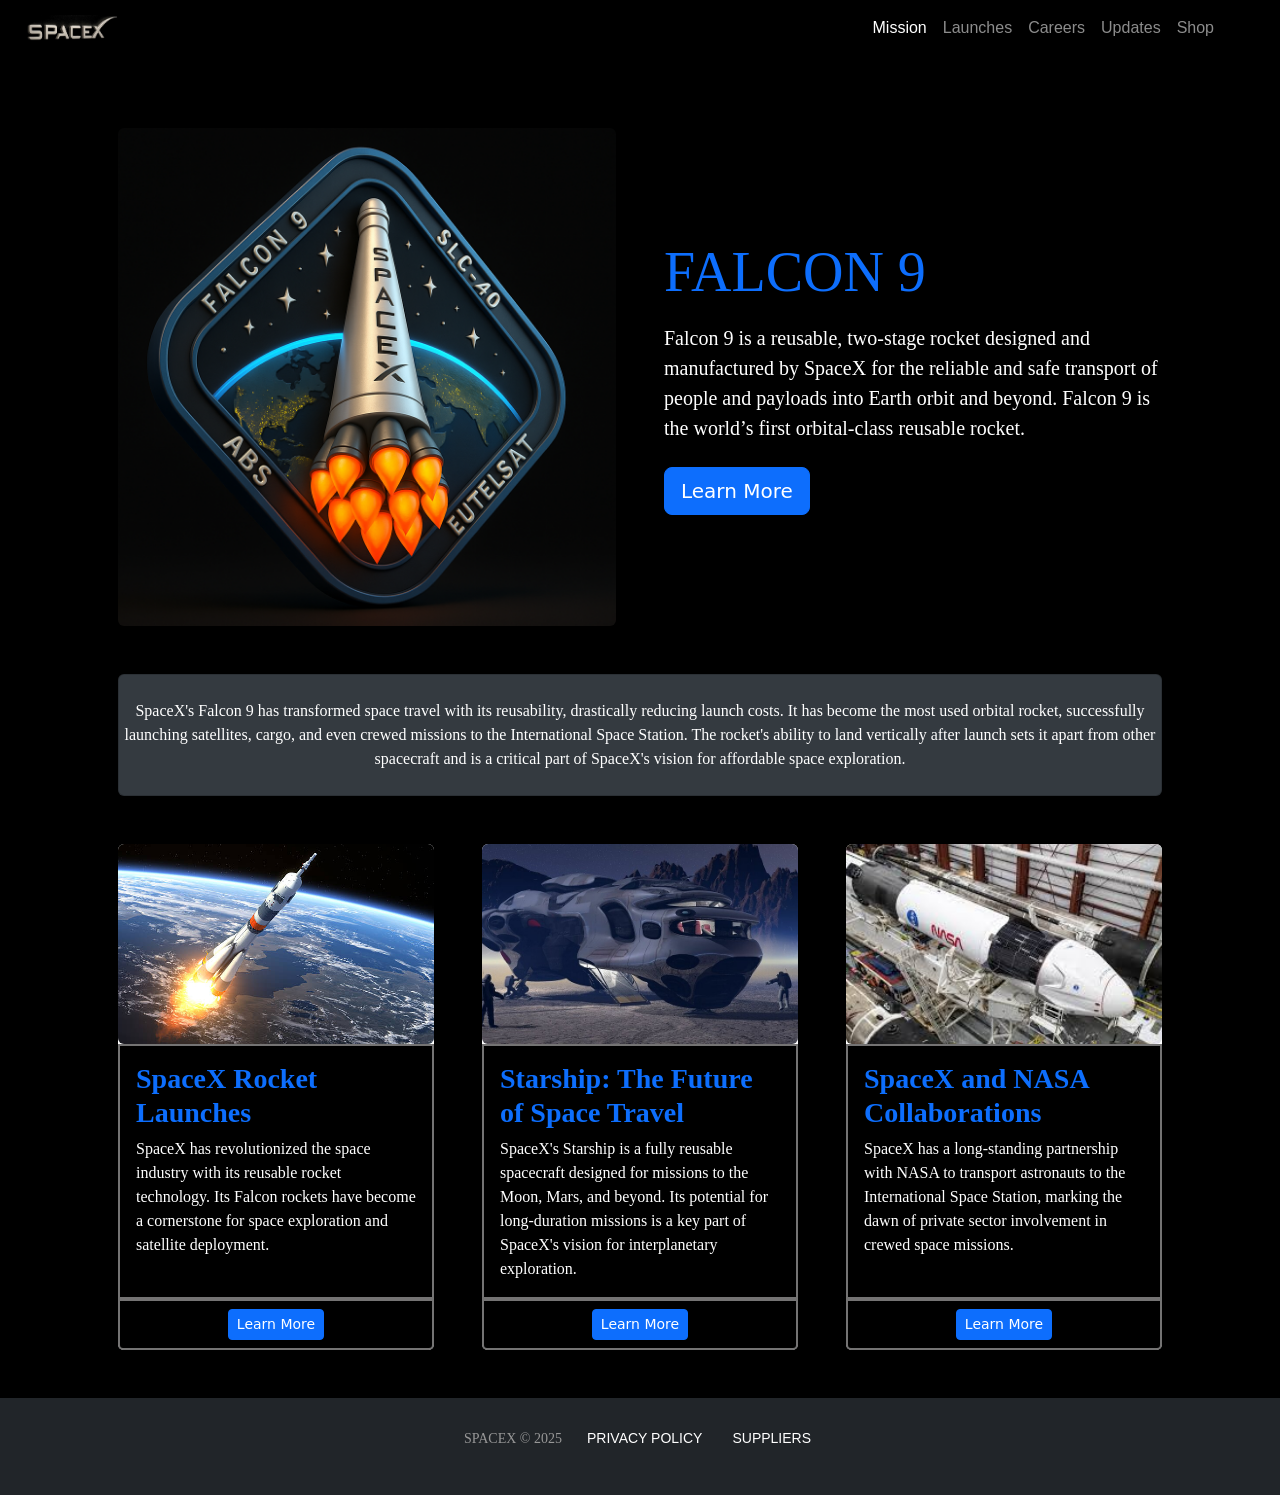
==== commit 606f5ed0: "Auto-generated commit" ====
--- a/index.html
+++ b/index.html
@@ -9,5 +9,5 @@
 <style>body{background-color:#000!important}body{padding-top:80px}:root{--bs-blue:#0d6efd;--bs-indigo:#6610f2;--bs-purple:#6f42c1;--bs-pink:#d63384;--bs-red:#dc3545;--bs-orange:#fd7e14;--bs-yellow:#ffc107;--bs-green:#198754;--bs-teal:#20c997;--bs-cyan:#0dcaf0;--bs-black:#000;--bs-white:#fff;--bs-gray:#6c757d;--bs-gray-dark:#343a40;--bs-gray-100:#f8f9fa;--bs-gray-200:#e9ecef;--bs-gray-300:#dee2e6;--bs-gray-400:#ced4da;--bs-gray-500:#adb5bd;--bs-gray-600:#6c757d;--bs-gray-700:#495057;--bs-gray-800:#343a40;--bs-gray-900:#212529;--bs-primary:#0d6efd;--bs-secondary:#6c757d;--bs-success:#198754;--bs-info:#0dcaf0;--bs-warning:#ffc107;--bs-danger:#dc3545;--bs-light:#f8f9fa;--bs-dark:#212529;--bs-primary-rgb:13,110,253;--bs-secondary-rgb:108,117,125;--bs-success-rgb:25,135,84;--bs-info-rgb:13,202,240;--bs-warning-rgb:255,193,7;--bs-danger-rgb:220,53,69;--bs-light-rgb:248,249,250;--bs-dark-rgb:33,37,41;--bs-primary-text-emphasis:#052c65;--bs-secondary-text-emphasis:#2b2f32;--bs-success-text-emphasis:#0a3622;--bs-info-text-emphasis:#055160;--bs-warning-text-emphasis:#664d03;--bs-danger-text-emphasis:#58151c;--bs-light-text-emphasis:#495057;--bs-dark-text-emphasis:#495057;--bs-primary-bg-subtle:#cfe2ff;--bs-secondary-bg-subtle:#e2e3e5;--bs-success-bg-subtle:#d1e7dd;--bs-info-bg-subtle:#cff4fc;--bs-warning-bg-subtle:#fff3cd;--bs-danger-bg-subtle:#f8d7da;--bs-light-bg-subtle:#fcfcfd;--bs-dark-bg-subtle:#ced4da;--bs-primary-border-subtle:#9ec5fe;--bs-secondary-border-subtle:#c4c8cb;--bs-success-border-subtle:#a3cfbb;--bs-info-border-subtle:#9eeaf9;--bs-warning-border-subtle:#ffe69c;--bs-danger-border-subtle:#f1aeb5;--bs-light-border-subtle:#e9ecef;--bs-dark-border-subtle:#adb5bd;--bs-white-rgb:255,255,255;--bs-black-rgb:0,0,0;--bs-font-sans-serif:system-ui,-apple-system,"Segoe UI",Roboto,"Helvetica Neue","Noto Sans","Liberation Sans",Arial,sans-serif,"Apple Color Emoji","Segoe UI Emoji","Segoe UI Symbol","Noto Color Emoji";--bs-font-monospace:SFMono-Regular,Menlo,Monaco,Consolas,"Liberation Mono","Courier New",monospace;--bs-gradient:linear-gradient(180deg, rgba(255, 255, 255, .15), rgba(255, 255, 255, 0));--bs-body-font-family:var(--bs-font-sans-serif);--bs-body-font-size:1rem;--bs-body-font-weight:400;--bs-body-line-height:1.5;--bs-body-color:#212529;--bs-body-color-rgb:33,37,41;--bs-body-bg:#fff;--bs-body-bg-rgb:255,255,255;--bs-emphasis-color:#000;--bs-emphasis-color-rgb:0,0,0;--bs-secondary-color:rgba(33, 37, 41, .75);--bs-secondary-color-rgb:33,37,41;--bs-secondary-bg:#e9ecef;--bs-secondary-bg-rgb:233,236,239;--bs-tertiary-color:rgba(33, 37, 41, .5);--bs-tertiary-color-rgb:33,37,41;--bs-tertiary-bg:#f8f9fa;--bs-tertiary-bg-rgb:248,249,250;--bs-heading-color:inherit;--bs-link-color:#0d6efd;--bs-link-color-rgb:13,110,253;--bs-link-decoration:underline;--bs-link-hover-color:#0a58ca;--bs-link-hover-color-rgb:10,88,202;--bs-code-color:#d63384;--bs-highlight-color:#212529;--bs-highlight-bg:#fff3cd;--bs-border-width:1px;--bs-border-style:solid;--bs-border-color:#dee2e6;--bs-border-color-translucent:rgba(0, 0, 0, .175);--bs-border-radius:.375rem;--bs-border-radius-sm:.25rem;--bs-border-radius-lg:.5rem;--bs-border-radius-xl:1rem;--bs-border-radius-xxl:2rem;--bs-border-radius-2xl:var(--bs-border-radius-xxl);--bs-border-radius-pill:50rem;--bs-box-shadow:0 .5rem 1rem rgba(0, 0, 0, .15);--bs-box-shadow-sm:0 .125rem .25rem rgba(0, 0, 0, .075);--bs-box-shadow-lg:0 1rem 3rem rgba(0, 0, 0, .175);--bs-box-shadow-inset:inset 0 1px 2px rgba(0, 0, 0, .075);--bs-focus-ring-width:.25rem;--bs-focus-ring-opacity:.25;--bs-focus-ring-color:rgba(13, 110, 253, .25);--bs-form-valid-color:#198754;--bs-form-valid-border-color:#198754;--bs-form-invalid-color:#dc3545;--bs-form-invalid-border-color:#dc3545}*,:after,:before{box-sizing:border-box}@media (prefers-reduced-motion:no-preference){:root{scroll-behavior:smooth}}body{margin:0;font-family:var(--bs-body-font-family);font-size:var(--bs-body-font-size);font-weight:var(--bs-body-font-weight);line-height:var(--bs-body-line-height);color:var(--bs-body-color);text-align:var(--bs-body-text-align);background-color:var(--bs-body-bg);-webkit-text-size-adjust:100%;-webkit-tap-highlight-color:transparent}:root{--bs-breakpoint-xs:0;--bs-breakpoint-sm:576px;--bs-breakpoint-md:768px;--bs-breakpoint-lg:992px;--bs-breakpoint-xl:1200px;--bs-breakpoint-xxl:1400px}:root{--bs-btn-close-filter: }:root{--bs-carousel-indicator-active-bg:#fff;--bs-carousel-caption-color:#fff;--bs-carousel-control-icon-filter: }</style><link rel="stylesheet" href="styles-ANMLQ5PR.css" media="print" onload="this.media='all'"><noscript><link rel="stylesheet" href="styles-ANMLQ5PR.css"></noscript></head>
 <body>
   <app-root></app-root>
-<script src="polyfills-FFHMD2TL.js" type="module"></script><script src="scripts-IWJO766H.js" defer></script><script src="main-XYUPNYC2.js" type="module"></script></body>
+<script src="polyfills-FFHMD2TL.js" type="module"></script><script src="scripts-IWJO766H.js" defer></script><script src="main-5UBHRV2L.js" type="module"></script></body>
 </html>
